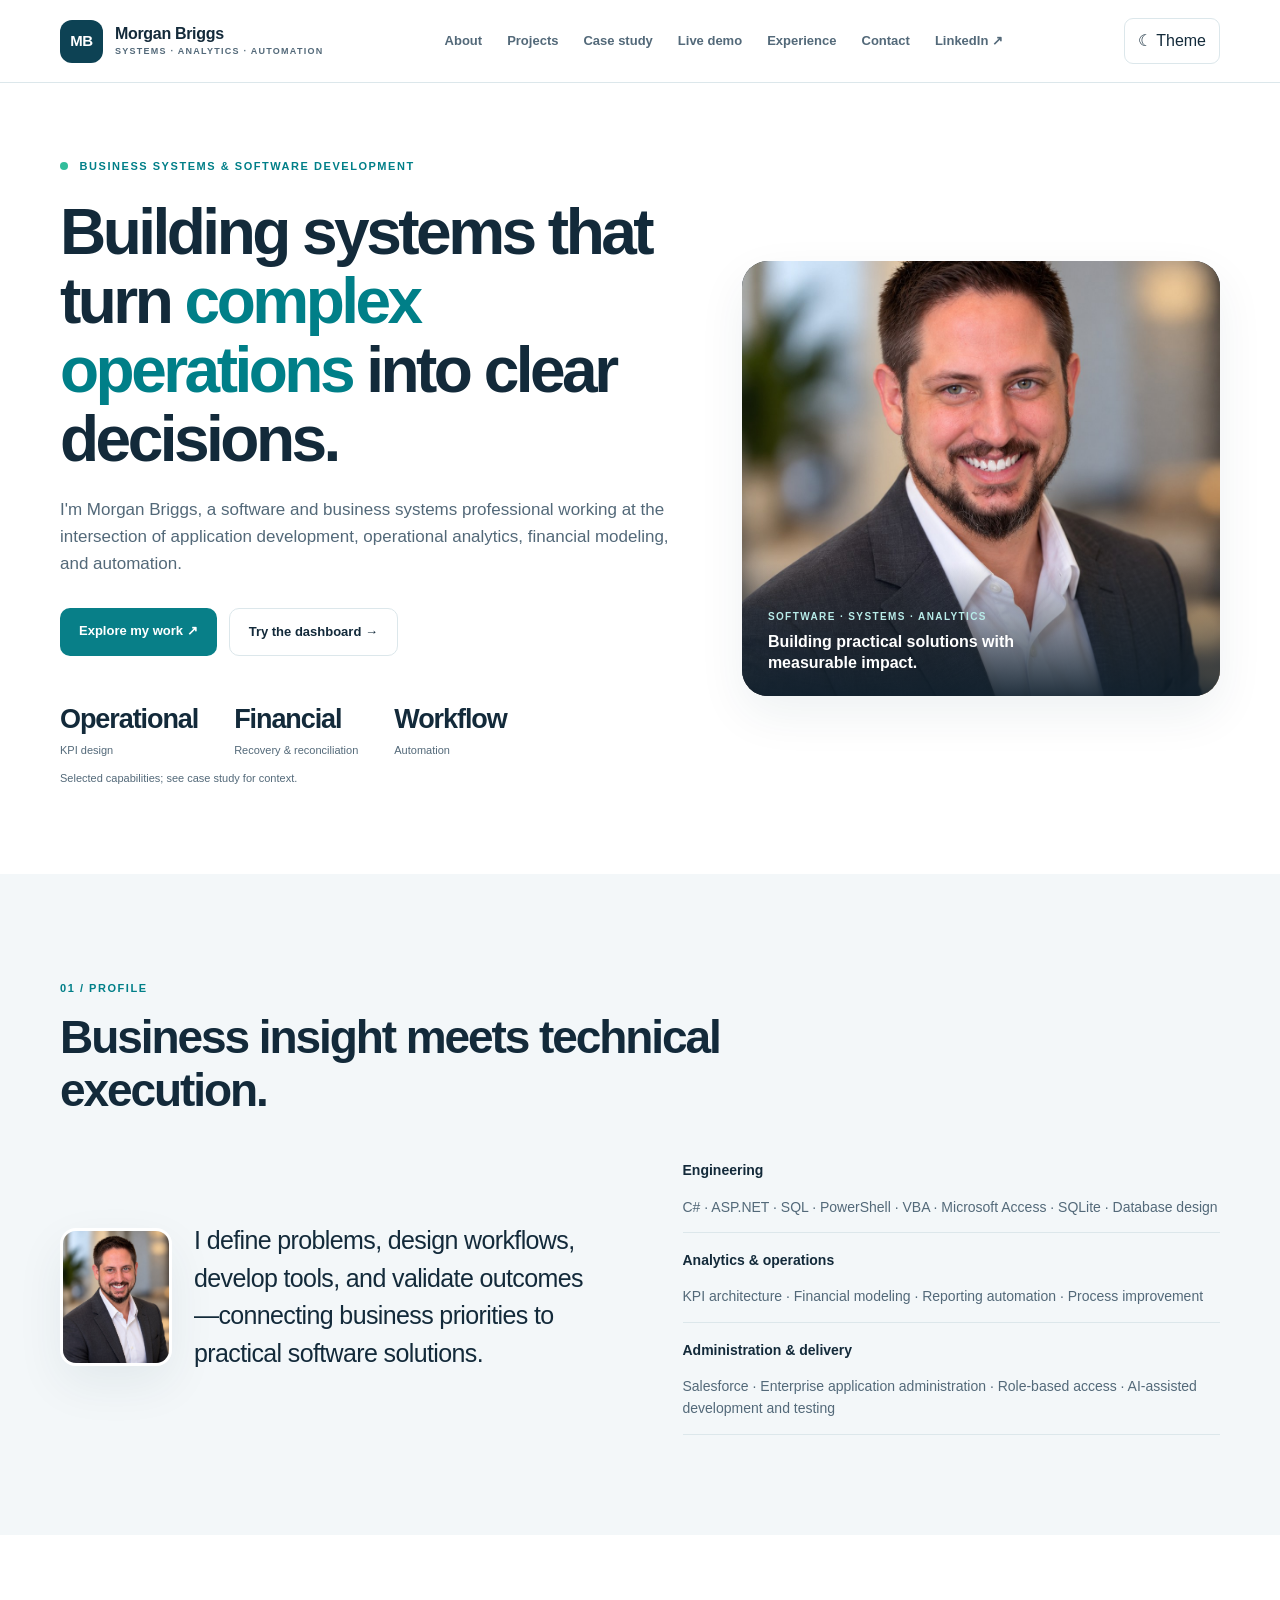
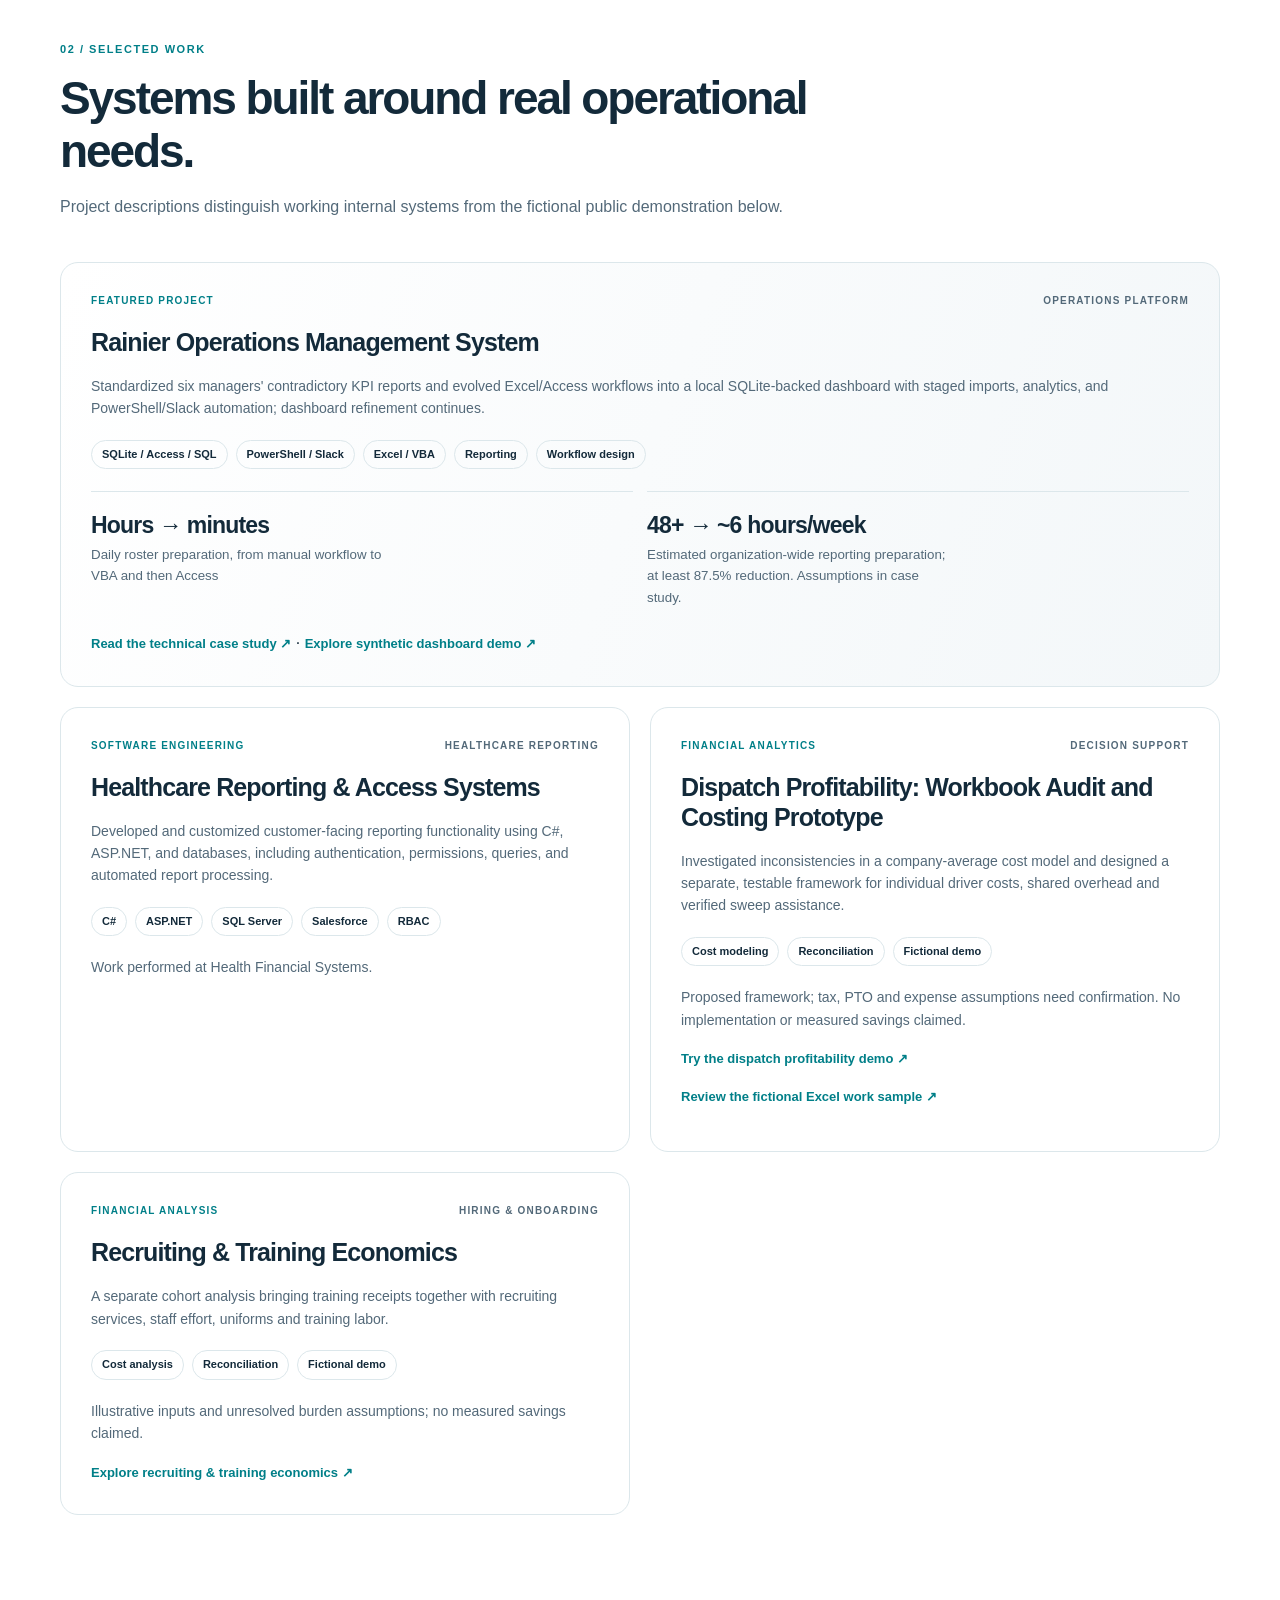
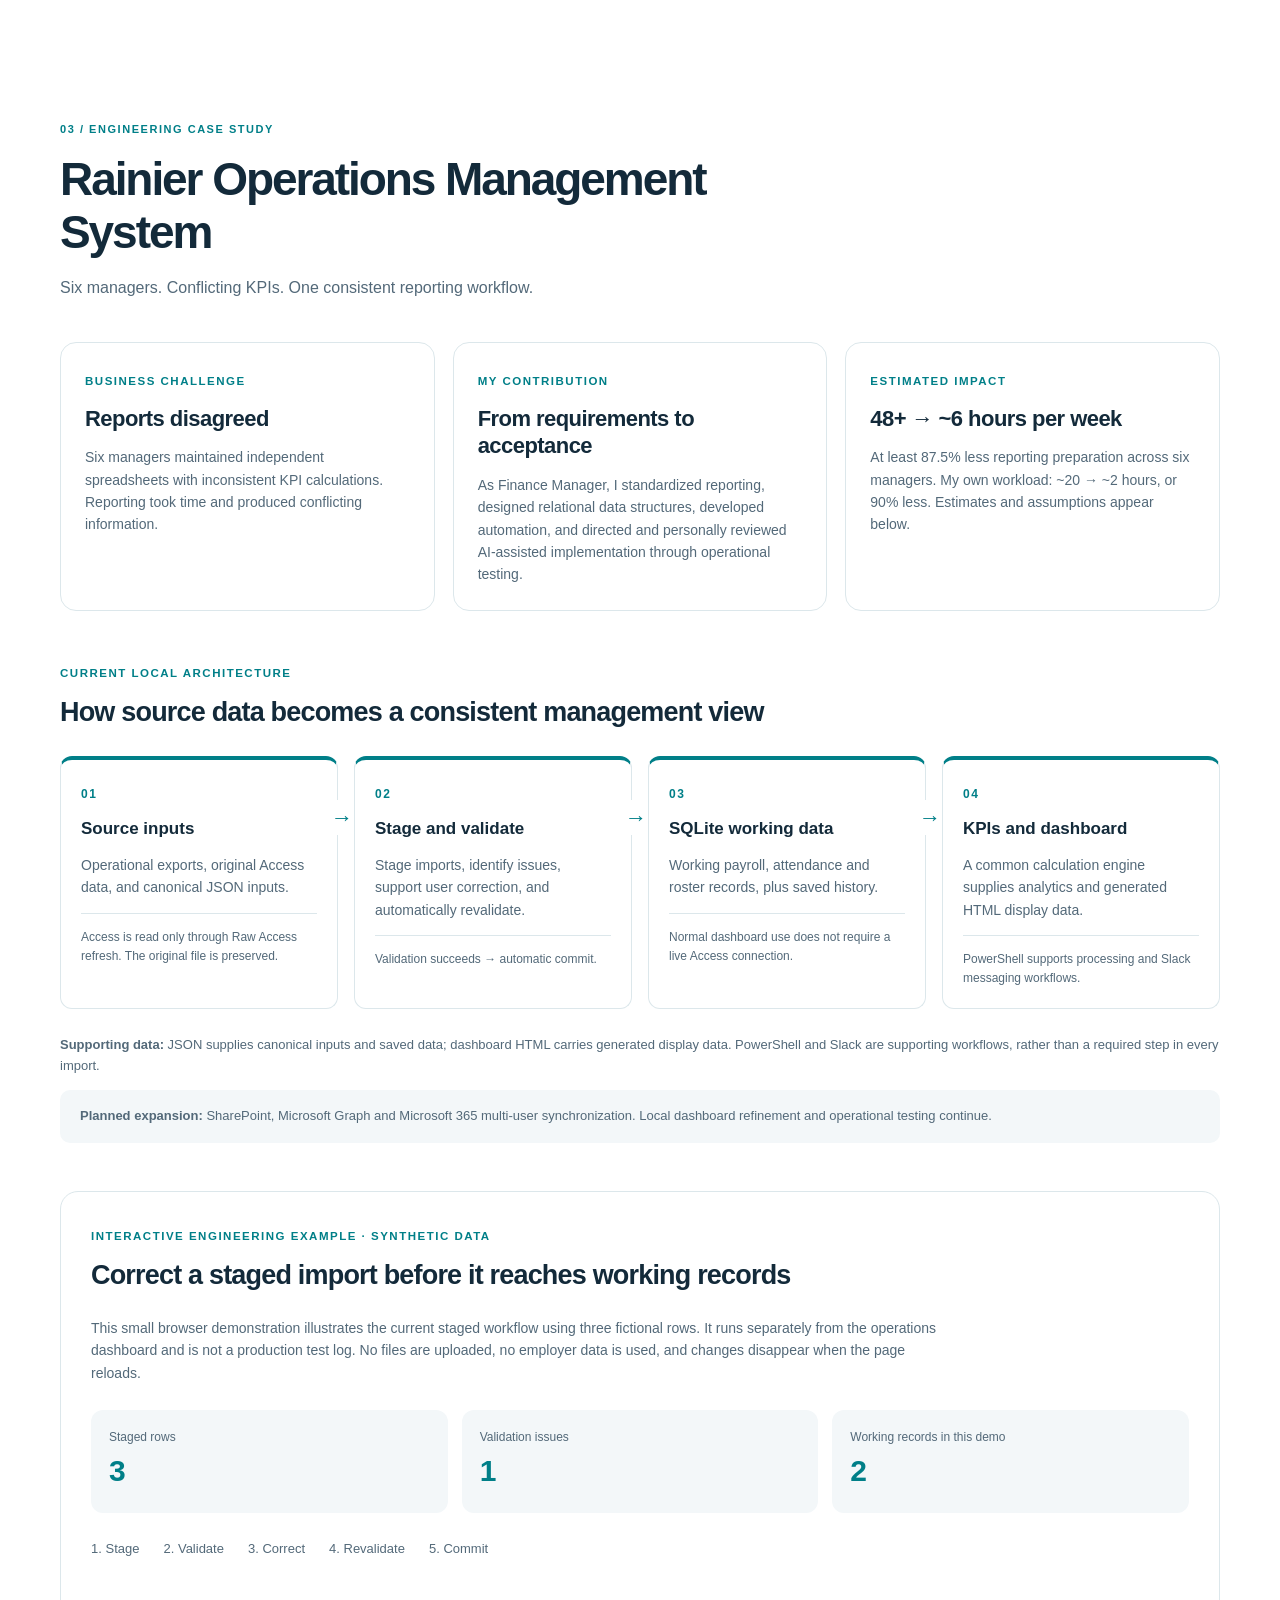
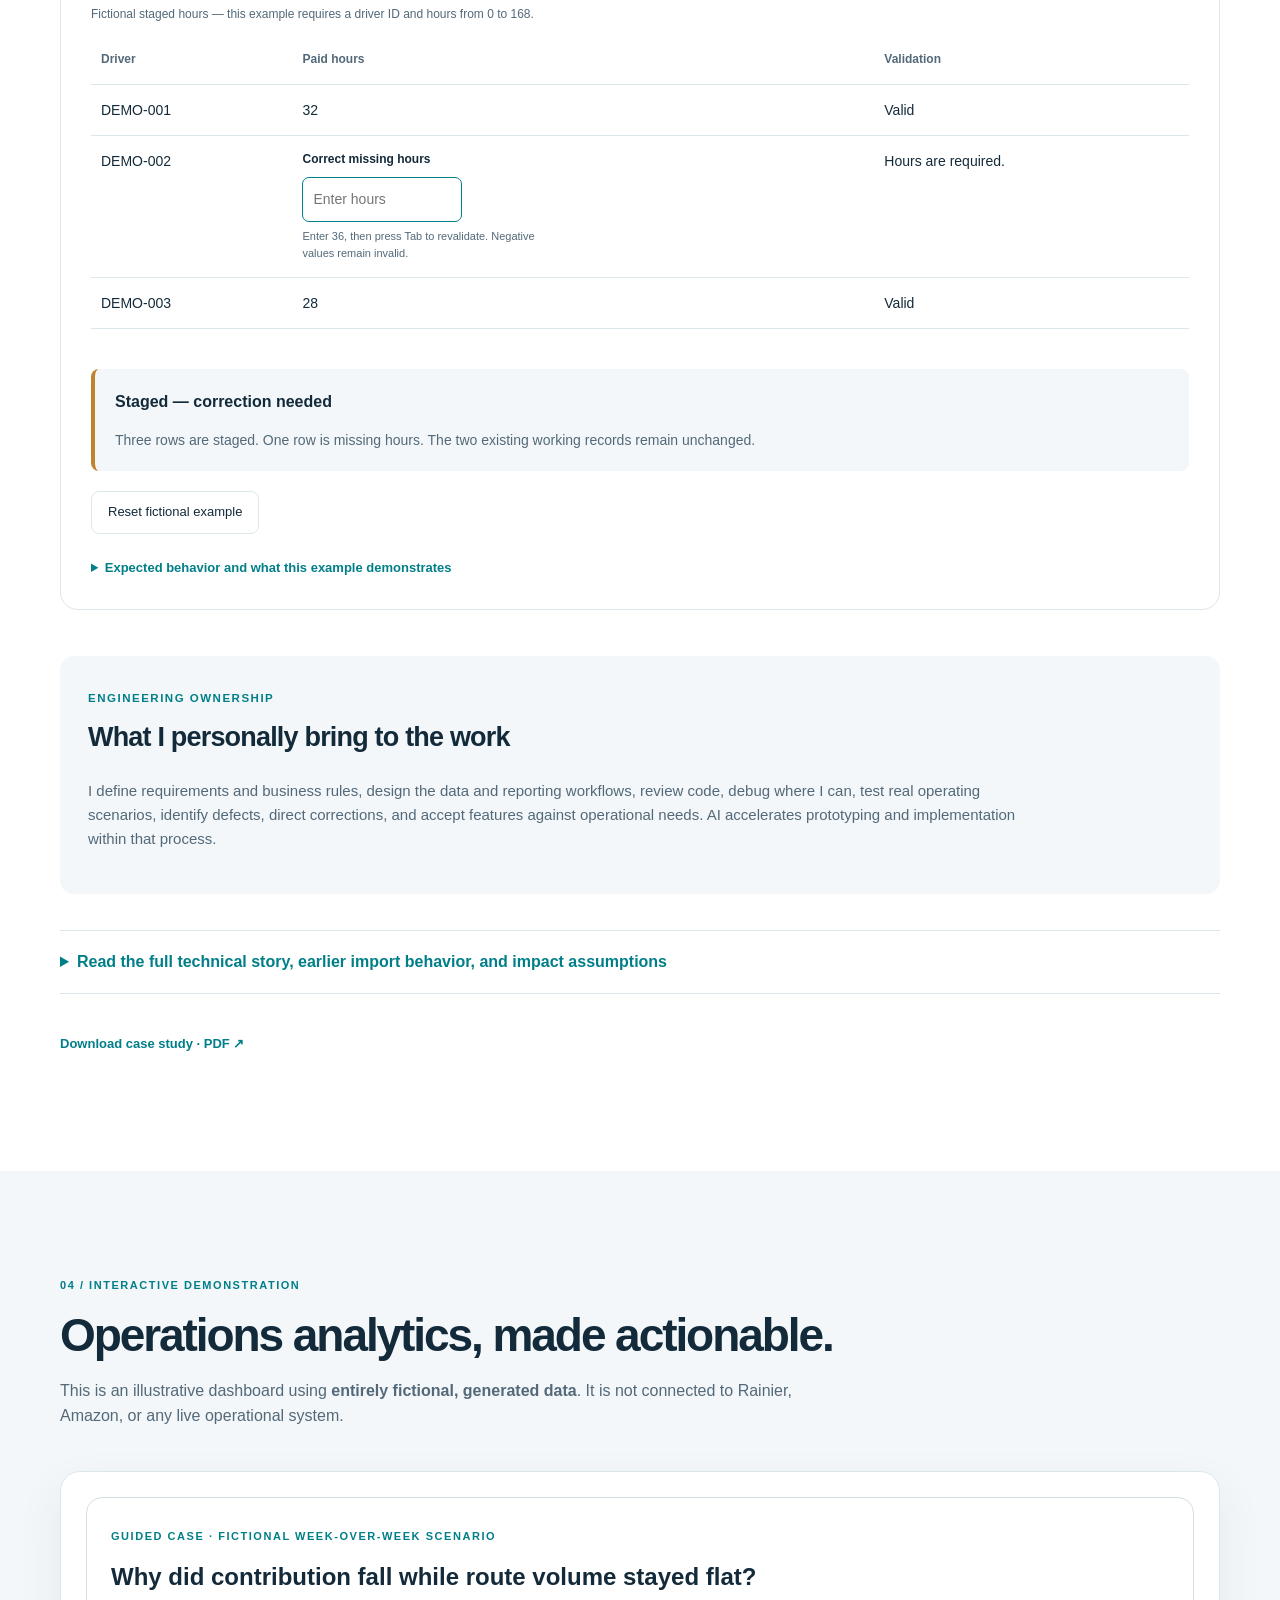
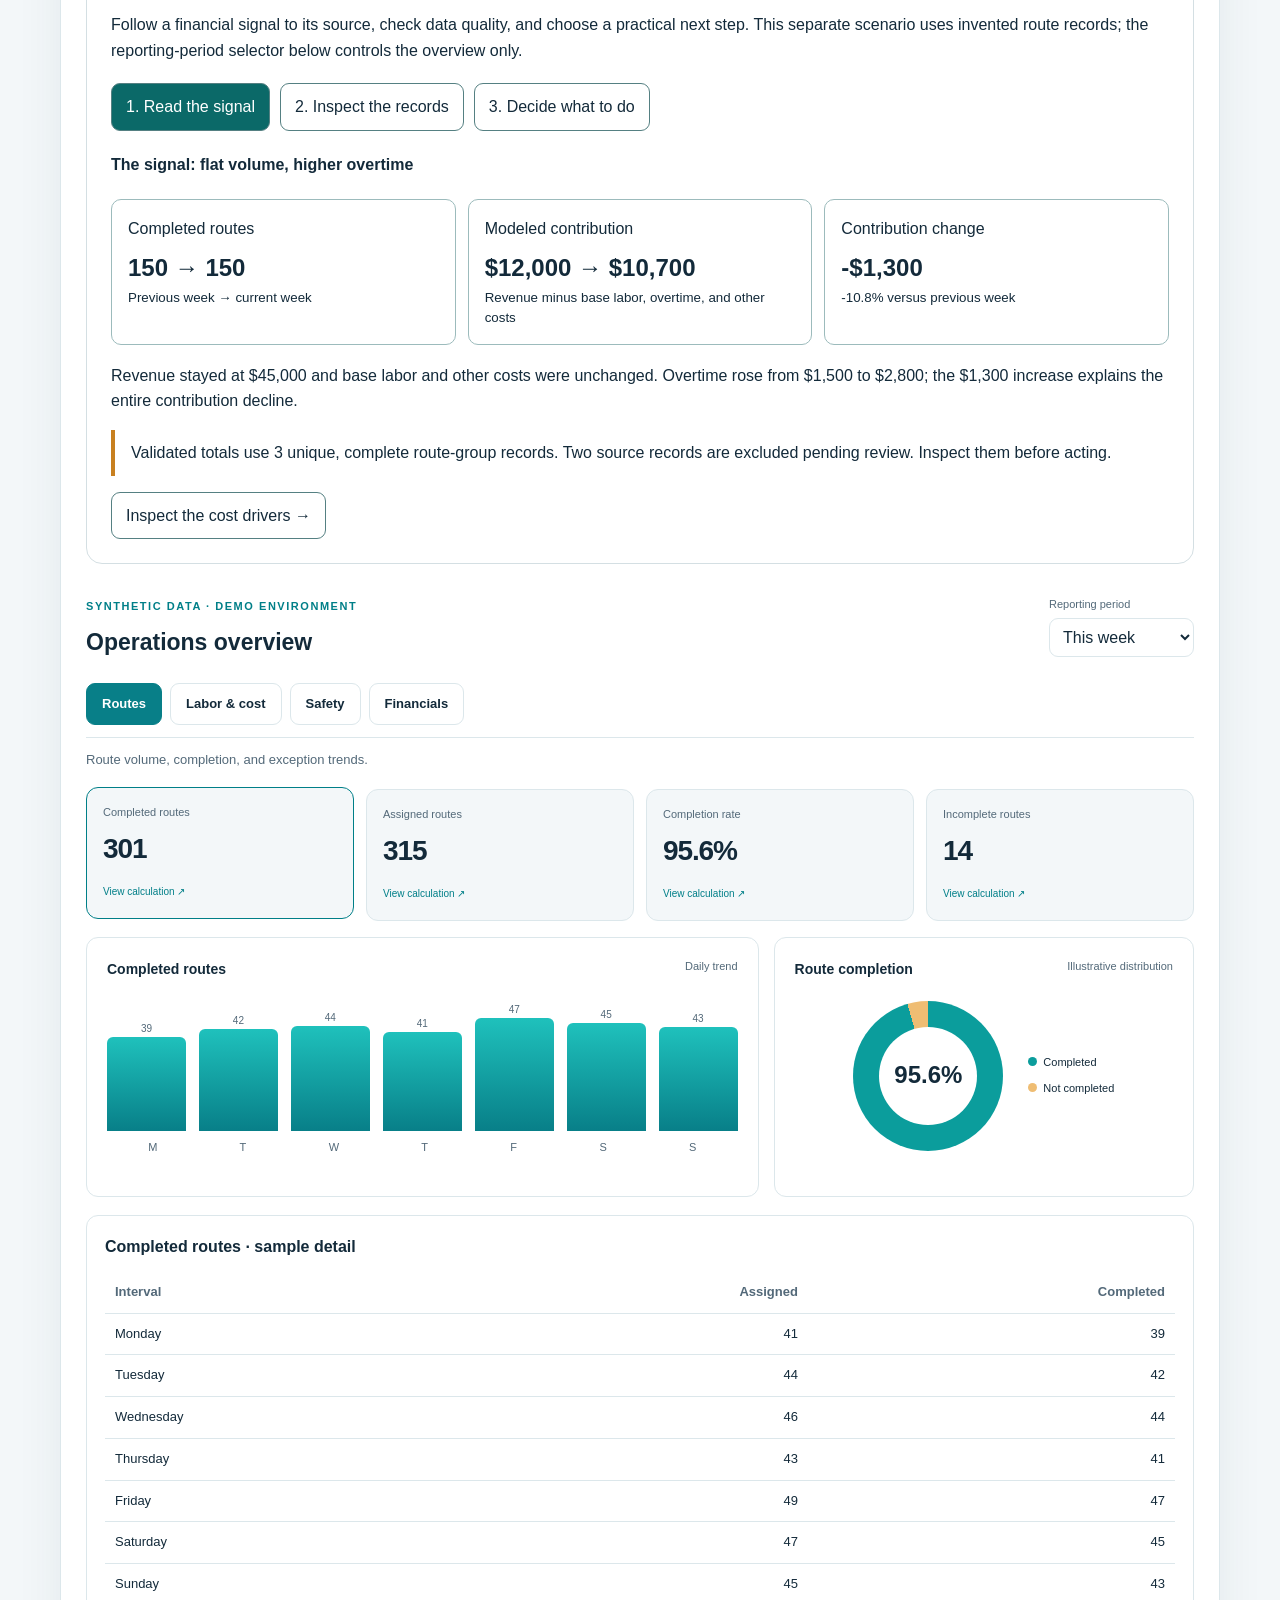
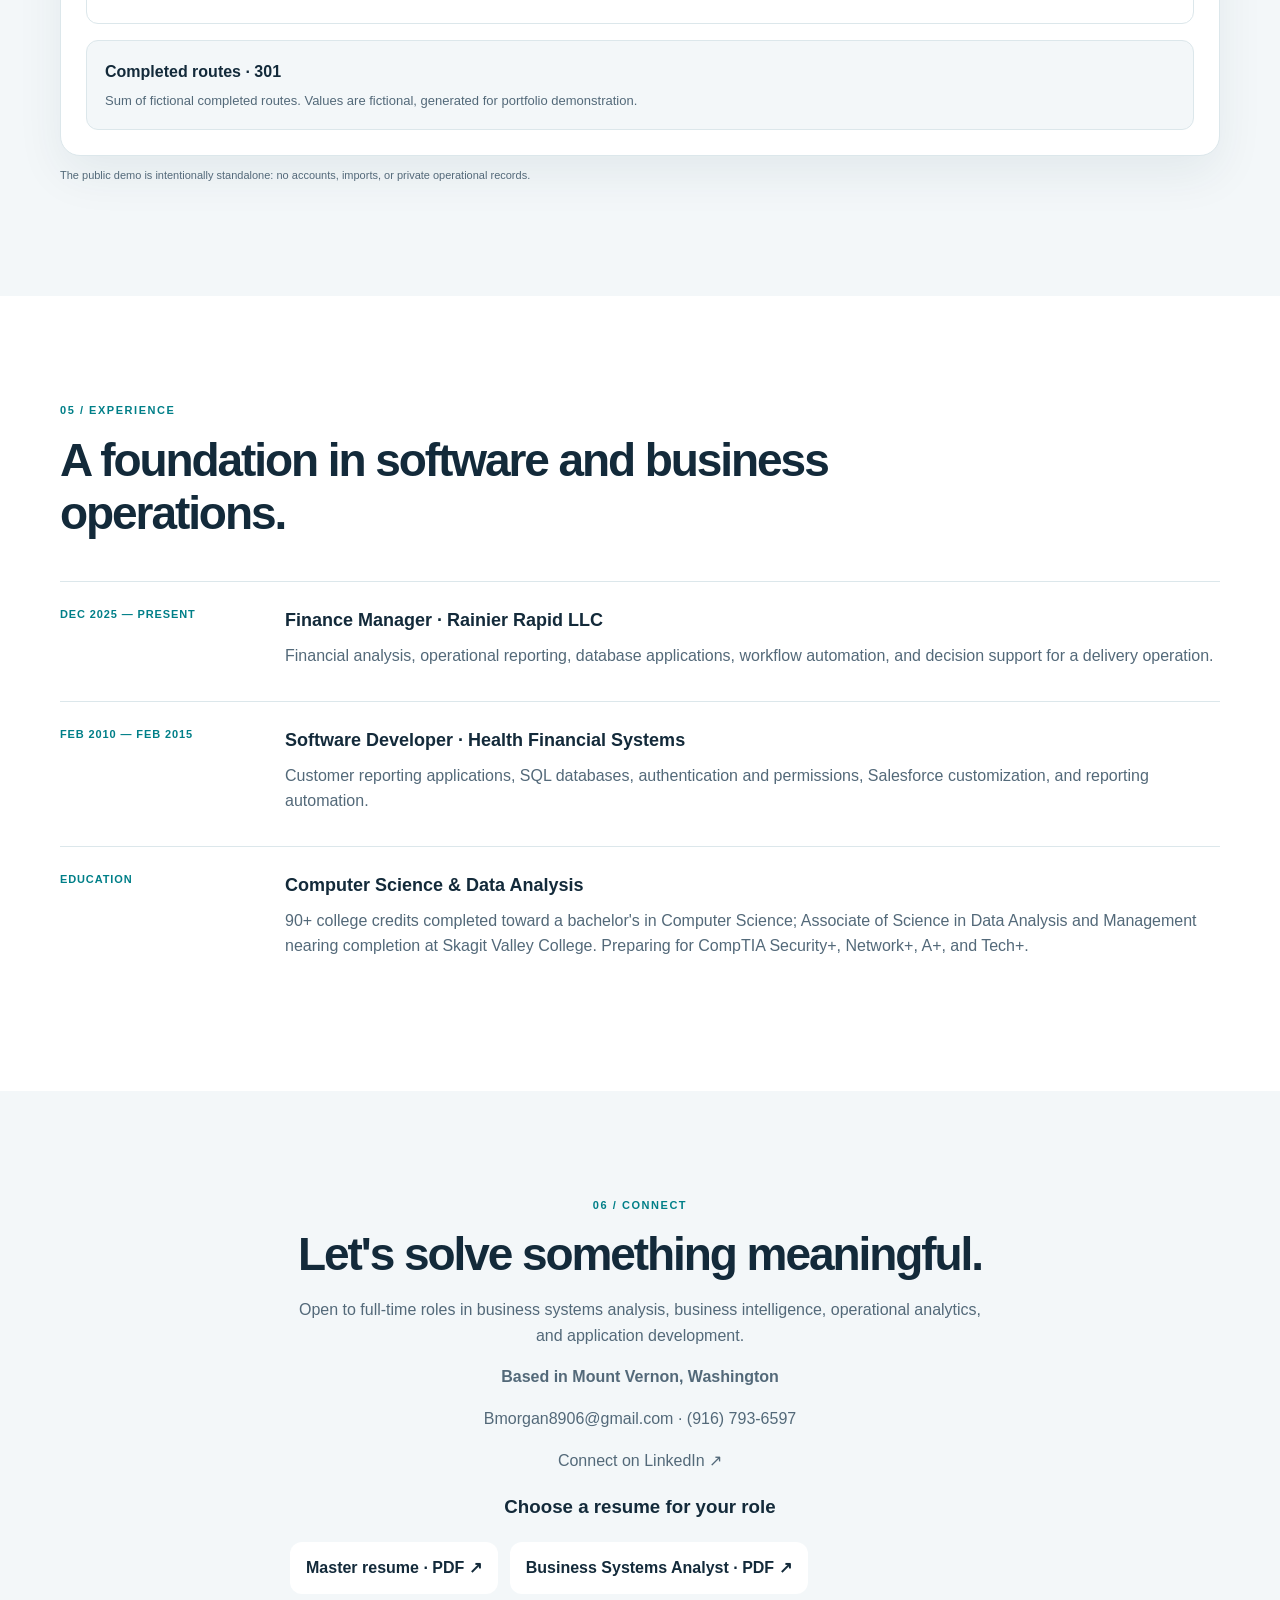
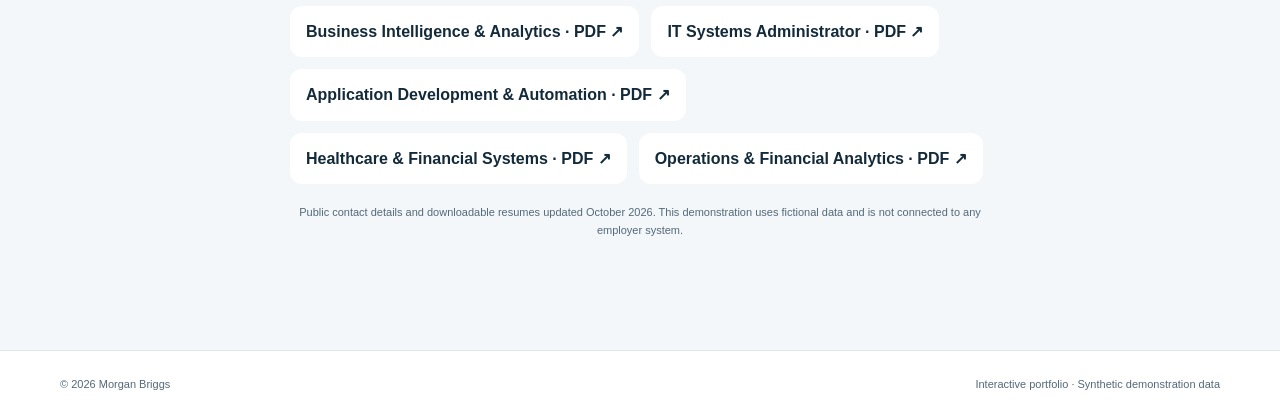
==== index.html @ 55d336d8 "Strengthen Rainier case study with architecture and synthetic import example" ====
<!doctype html>
<html lang="en"><head><meta charset="utf-8"><meta name="viewport" content="width=device-width,initial-scale=1"><meta name="description" content="Morgan Briggs — business systems, analytics, and application development portfolio."><title>Morgan Briggs | Business Systems & Analytics</title><link rel="stylesheet" href="styles.css"></head>
<body><a class="skip" href="#main">Skip to content</a><header class="topbar"><div class="shell nav"><a class="brand" href="#home"><span class="monogram">MB</span><span>Morgan Briggs<span class="brand-sub">SYSTEMS · ANALYTICS · AUTOMATION</span></span></a><nav aria-label="Main navigation"><a href="#about">About</a><a href="#projects">Projects</a><a href="#case-study">Case study</a><a href="#dashboard">Live demo</a><a href="#experience">Experience</a><a href="#contact">Contact</a><a href="https://www.linkedin.com/in/morgan-briggs-b43a10334" target="_blank" rel="noopener noreferrer">LinkedIn ↗</a></nav><button id="themeToggle" class="theme" aria-label="Switch color theme">☾ <span>Theme</span></button></div></header>
<main id="main"><section class="hero shell" id="home"><div class="hero-copy"><div class="eyebrow"><span class="pulse"></span> BUSINESS SYSTEMS & SOFTWARE DEVELOPMENT</div><h1>Building systems that turn <em>complex operations</em> into clear decisions.</h1><p class="lead">I'm Morgan Briggs, a software and business systems professional working at the intersection of application development, operational analytics, financial modeling, and automation.</p><div class="actions"><a class="btn primary" href="#projects">Explore my work <span>↗</span></a><a class="btn secondary" href="#dashboard">Try the dashboard →</a></div><div class="hero-stats"><div><strong>Operational</strong><span>KPI design</span></div><div><strong>Financial</strong><span>Recovery & reconciliation</span></div><div><strong>Workflow</strong><span>Automation</span></div></div><p class="fine">Selected capabilities; see case study for context.</p></div><div class="hero-portrait"><img src="images/morgan-briggs-headshot.jpg" alt="Professional portrait of Morgan Briggs in a charcoal blazer and white shirt" width="1071" height="1428" fetchpriority="high"><div class="portrait-caption"><span>SOFTWARE · SYSTEMS · ANALYTICS</span><strong>Building practical solutions with measurable impact.</strong></div></div></section>
<section class="section muted" id="about"><div class="shell"><div class="section-head"><span class="kicker">01 / PROFILE</span><h2>Business insight meets technical execution.</h2></div><div class="about-grid"><div class="about-intro"><img class="about-headshot" src="images/morgan-briggs-headshot.jpg" alt="Morgan Briggs professional headshot" width="1071" height="1428" loading="lazy"><p class="big-copy">I define problems, design workflows, develop tools, and validate outcomes—connecting business priorities to practical software solutions.</p></div><div class="skill-groups"><div><h3>Engineering</h3><p>C# · ASP.NET · SQL · PowerShell · VBA · Microsoft Access · SQLite · Database design</p></div><div><h3>Analytics & operations</h3><p>KPI architecture · Financial modeling · Reporting automation · Process improvement</p></div><div><h3>Administration & delivery</h3><p>Salesforce · Enterprise application administration · Role-based access · AI-assisted development and testing</p></div></div></div></div></section>
<section class="section" id="projects"><div class="shell"><div class="section-head"><span class="kicker">02 / SELECTED WORK</span><h2>Systems built around real operational needs.</h2><p>Project descriptions distinguish working internal systems from the fictional public demonstration below.</p></div><div class="project-grid"><article class="project feature"><div class="project-meta">FEATURED PROJECT <span>OPERATIONS PLATFORM</span></div><h3>Rainier Operations Management System</h3><p>Standardized six managers' contradictory KPI reports and evolved Excel/Access workflows into a local SQLite-backed dashboard with staged imports, analytics, and PowerShell/Slack automation; dashboard refinement continues.</p><div class="tags"><span>SQLite / Access / SQL</span><span>PowerShell / Slack</span><span>Excel / VBA</span><span>Reporting</span><span>Workflow design</span></div><div class="impact"><div><b>Hours → minutes</b><small>Daily roster preparation, from manual workflow to VBA and then Access</small></div><div><b>48+ → ~6 hours/week</b><small>Estimated organization-wide reporting preparation; at least 87.5% reduction. Assumptions in case study.</small></div></div><a class="text-link" href="#case-study">Read the technical case study ↗</a> · <a class="text-link" href="#dashboard">Explore synthetic dashboard demo ↗</a></article><article class="project"><div class="project-meta">SOFTWARE ENGINEERING <span>HEALTHCARE REPORTING</span></div><h3>Healthcare Reporting & Access Systems</h3><p>Developed and customized customer-facing reporting functionality using C#, ASP.NET, and databases, including authentication, permissions, queries, and automated report processing.</p><div class="tags"><span>C#</span><span>ASP.NET</span><span>SQL Server</span><span>Salesforce</span><span>RBAC</span></div><p class="project-note">Work performed at Health Financial Systems.</p></article><article class="project"><div class="project-meta">FINANCIAL ANALYTICS <span>DECISION SUPPORT</span></div><h3>Dispatch Profitability: Workbook Audit and Costing Prototype</h3><p>Investigated inconsistencies in a company-average cost model and designed a separate, testable framework for individual driver costs, shared overhead and verified sweep assistance.</p><div class="tags"><span>Cost modeling</span><span>Reconciliation</span><span>Fictional demo</span></div><p class="project-note">Proposed framework; tax, PTO and expense assumptions need confirmation. No implementation or measured savings claimed.</p><a class="text-link" href="dispatch-profitability.html">Try the dispatch profitability demo ↗</a><p><a class="text-link" href="dispatch-profitability.html#workbook-sample">Review the fictional Excel work sample ↗</a></p></article><article class="project"><div class="project-meta">FINANCIAL ANALYSIS <span>HIRING &amp; ONBOARDING</span></div><h3>Recruiting &amp; Training Economics</h3><p>A separate cohort analysis bringing training receipts together with recruiting services, staff effort, uniforms and training labor.</p><div class="tags"><span>Cost analysis</span><span>Reconciliation</span><span>Fictional demo</span></div><p class="project-note">Illustrative inputs and unresolved burden assumptions; no measured savings claimed.</p><a class="text-link" href="recruiting-training.html">Explore recruiting &amp; training economics ↗</a></article></div></div></section>
<section class="section case-study" id="case-study"><div class="shell"><div class="section-head"><span class="kicker">03 / ENGINEERING CASE STUDY</span><h2>Rainier Operations Management System</h2><p>Six managers. Conflicting KPIs. One consistent reporting workflow.</p></div>
<div class="case-summary" aria-label="Project at a glance">
 <article><span class="case-label">BUSINESS CHALLENGE</span><h3>Reports disagreed</h3><p>Six managers maintained independent spreadsheets with inconsistent KPI calculations. Reporting took time and produced conflicting information.</p></article>
 <article><span class="case-label">MY CONTRIBUTION</span><h3>From requirements to acceptance</h3><p>As Finance Manager, I standardized reporting, designed relational data structures, developed automation, and directed and personally reviewed AI-assisted implementation through operational testing.</p></article>
 <article><span class="case-label">ESTIMATED IMPACT</span><h3>48+ → ~6 hours per week</h3><p>At least 87.5% less reporting preparation across six managers. My own workload: ~20 → ~2 hours, or 90% less. Estimates and assumptions appear below.</p></article>
</div>
<div class="architecture-story" aria-labelledby="architecture-title">
 <span class="case-label">CURRENT LOCAL ARCHITECTURE</span><h3 id="architecture-title">How source data becomes a consistent management view</h3>
 <ol class="architecture-flow">
  <li><span class="flow-number">01</span><h4>Source inputs</h4><p>Operational exports, original Access data, and canonical JSON inputs.</p><small>Access is read only through Raw Access refresh. The original file is preserved.</small></li>
  <li><span class="flow-number">02</span><h4>Stage and validate</h4><p>Stage imports, identify issues, support user correction, and automatically revalidate.</p><small>Validation succeeds → automatic commit.</small></li>
  <li><span class="flow-number">03</span><h4>SQLite working data</h4><p>Working payroll, attendance and roster records, plus saved history.</p><small>Normal dashboard use does not require a live Access connection.</small></li>
  <li><span class="flow-number">04</span><h4>KPIs and dashboard</h4><p>A common calculation engine supplies analytics and generated HTML display data.</p><small>PowerShell supports processing and Slack messaging workflows.</small></li>
 </ol>
 <p class="architecture-caption"><strong>Supporting data:</strong> JSON supplies canonical inputs and saved data; dashboard HTML carries generated display data. PowerShell and Slack are supporting workflows, rather than a required step in every import.</p>
 <p class="roadmap-note"><strong>Planned expansion:</strong> SharePoint, Microsoft Graph and Microsoft 365 multi-user synchronization. Local dashboard refinement and operational testing continue.</p>
</div>
<section class="import-example" aria-labelledby="import-example-title">
 <span class="case-label">INTERACTIVE ENGINEERING EXAMPLE · SYNTHETIC DATA</span><h3 id="import-example-title">Correct a staged import before it reaches working records</h3>
 <p>This small browser demonstration illustrates the current staged workflow using three fictional rows. It runs separately from the operations dashboard and is not a production test log. No files are uploaded, no employer data is used, and changes disappear when the page reloads.</p>
 <div class="import-status-grid"><div><span>Staged rows</span><strong id="import-staged">3</strong></div><div><span>Validation issues</span><strong id="import-issues">1</strong></div><div><span>Working records in this demo</span><strong id="import-working">2</strong></div></div>
 <ol class="import-progress" aria-label="Import workflow"><li>Stage</li><li>Validate</li><li>Correct</li><li>Revalidate</li><li>Commit</li></ol>
 <div class="import-table-scroll"><table><caption>Fictional staged hours — this example requires a driver ID and hours from 0 to 168.</caption><thead><tr><th scope="col">Driver</th><th scope="col">Paid hours</th><th scope="col">Validation</th></tr></thead><tbody>
  <tr><td>DEMO-001</td><td>32</td><td>Valid</td></tr><tr><td>DEMO-002</td><td><label for="import-hours">Correct missing hours</label><input id="import-hours" type="number" min="0" max="168" step="0.25" inputmode="decimal" aria-describedby="import-input-help import-row-error" aria-invalid="true" placeholder="Enter hours"><small id="import-input-help">Enter 36, then press Tab to revalidate. Negative values remain invalid.</small></td><td id="import-row-error">Hours are required.</td></tr>
  <tr><td>DEMO-003</td><td>28</td><td>Valid</td></tr>
 </tbody></table></div>
 <div class="import-result" role="status" aria-live="polite" aria-atomic="true"><strong id="import-result-title">Staged — correction needed</strong><p id="import-result-text">Three rows are staged. One row is missing hours. The two existing working records remain unchanged.</p></div>
 <button type="button" id="import-reset">Reset fictional example</button>
 <details class="example-evidence"><summary>Expected behavior and what this example demonstrates</summary><ul><li><strong>Missing or invalid hours:</strong> display an issue and leave working records unchanged.</li><li><strong>Valid correction:</strong> automatically revalidate, then commit the three staged rows to this demonstration’s in-memory working records.</li><li><strong>Repeat interaction:</strong> editing is disabled after commit; reset starts a new fictional import.</li></ul><p>The displayed counts reflect this browser example only. These sample rules are deliberately small and do not document the full production validation rules.</p></details>
 <noscript><p>JavaScript is required for the example. The intended sequence is staging, validation, user correction, automatic revalidation, then commit.</p></noscript>
</section>
<div class="ownership-panel"><span class="case-label">ENGINEERING OWNERSHIP</span><h3>What I personally bring to the work</h3><p>I define requirements and business rules, design the data and reporting workflows, review code, debug where I can, test real operating scenarios, identify defects, direct corrections, and accept features against operational needs. AI accelerates prototyping and implementation within that process.</p></div>
<details class="technical-detail"><summary>Read the full technical story, earlier import behavior, and impact assumptions</summary><div class="case-layout"><article class="case-block"><h3>Business challenge</h3><p>Six managers maintained independent spreadsheets and reports, using inconsistent KPI definitions and calculations. The resulting reports contradicted one another, consumed recurring preparation time, and made it difficult for ownership, operations, HR, and dispatch to work from a consistent view.</p></article><article class="case-block"><h3>Excel standardization</h3><p>I consolidated reporting in Excel, standardized KPI definitions and calculations, and used formulas, VBA, and imports to connect financial statements, revenue, expenses, labor ratios, driver metrics, fleet costs, and period comparisons. This established a common reporting foundation before the newer dashboard.</p></article><article class="case-block"><h3>Access relational foundation</h3><p>I designed the Access relational schema, table relationships, keys, indexes, and SQL queries supporting employee and driver records, route data, rosters, vehicle assignments, and operational reporting. Rebuilding the earlier Excel VBA roster workflow in Access addressed recurring workbook overwrite and repair problems. Initial roster preparation fell from 60-90 minutes to under three minutes; dispatchers still verify and adjust assignments when final route information arrives.</p></article><article class="case-block"><h3>Current dashboard architecture</h3><p>SQLite is the primary working database for records and saved history, including payroll, attendance, and roster-related data. Access remains an original, read-only source supported through the Raw Access database refresh import, which preserves the original file and stages its data. JSON supplies canonical inputs and supporting saved data; generated dashboard HTML also carries display data. Normal dashboard use works from SQLite and saved/generated data without requiring a live Access connection.</p></article><article class="case-block"><h3>Automation and analytics</h3><p>PowerShell automation supports data-processing workflows and Slack messaging. A standardized KPI engine applies common definitions and calculations to dashboard analytics and management reports. Operational and financial views connect workforce and route information with cost analysis, trends, and management decisions. A fully burdened driver-cost model and rolling 13-week cash flow forecast complement this reporting work.</p></article><article class="case-block"><h3>Two distinct import generations</h3><p>Earlier Access imports used fail-fast behavior: an error stopped processing, records already imported could remain, and a corrected file could be retried with prior partial records replaced. That retry-and-replace workflow belongs to the older Access implementation. Current dashboard imports first stage data, validate it, present issues for user correction, automatically revalidate corrected data, and commit after validation succeeds. The dashboard automatically commits at that point. This staged workflow is distinct from the older partial-record recovery process.</p></article><article class="case-block"><h3>Engineering ownership and AI-assisted development</h3><p>I own requirements, business rules, workflow design, operational testing, and acceptance. I use AI to accelerate prototyping, framework development, and implementation. I personally review code, debug where I can, test features against real operating scenarios, identify problems, direct corrections, and repeat validation until the feature meets the operational requirement. AI assistance is part of development; responsibility for the requirements and accepted behavior remains mine.</p></article><article class="case-block"><h3>Reporting impact: estimates and assumptions</h3><p>Estimated organization-wide reporting preparation across six managers fell from at least 48 hours to about 6 hours per week: (48 - 6) / 48 = 87.5%, or at least an 87.5% reduction using 48 as the conservative baseline. My own workload fell from about 20 to about 2 hours weekly: (20 - 2) / 20 = 90%. These are approximate before-and-after workload estimates for comparable recurring reporting preparation, not formal time-study measurements. They assume similar reporting scope and cadence. Personal time is included in the organization-wide total and must not be added again. Savings reflect the combined standardization and automation effort, rather than the dashboard alone; they do not establish payroll savings or eliminated positions.</p></article><article class="case-block"><h3>Implemented work and planned expansion</h3><p>The local working architecture includes SQLite, supported read-only Access refresh, supporting JSON/HTML data, staged dashboard imports, standardized KPI calculations, dashboard analytics, and PowerShell/Slack automation. Dashboard refinement and operational testing continue. SharePoint, Microsoft Graph, and Microsoft 365 multi-user synchronization are planned expansion work. They are not presented as completed synchronization or an implemented cloud deployment.</p></article><article class="case-block"><h3>Portfolio presentation</h3><p>Dashboard screenshots will be added after the dashboard is final, using independently generated synthetic data. The existing public interactive demonstration remains a separate fictional illustration, with no employer records or live operational connection.</p></article></div></details><p><a class="text-link" href="Rainier_Operations_Management_System_Case_Study.pdf" download>Download case study · PDF ↗</a></p></div></section>
<section class="section muted" id="dashboard"><div class="shell"><div class="section-head"><span class="kicker">04 / INTERACTIVE DEMONSTRATION</span><h2>Operations analytics, made actionable.</h2><p>This is an illustrative dashboard using <strong>entirely fictional, generated data</strong>. It is not connected to Rainier, Amazon, or any live operational system.</p></div><div class="demo"><section class="investigation" aria-labelledby="investigationTitle"><span class="demo-label">GUIDED CASE · FICTIONAL WEEK-OVER-WEEK SCENARIO</span><h3 id="investigationTitle">Why did contribution fall while route volume stayed flat?</h3><p>Follow a financial signal to its source, check data quality, and choose a practical next step. This separate scenario uses invented route records; the reporting-period selector below controls the overview only.</p><div class="investigation-steps" aria-label="Investigation steps"><button type="button" id="investigateSignal" aria-pressed="true">1. Read the signal</button><button type="button" id="investigateRecords" aria-pressed="false">2. Inspect the records</button><button type="button" id="investigateAction" aria-pressed="false">3. Decide what to do</button></div><div id="investigationPanel" aria-live="polite"></div><noscript>Enable JavaScript to explore the fictional investigation.</noscript></section><div class="demo-head"><div><span class="demo-label">SYNTHETIC DATA · DEMO ENVIRONMENT</span><h3>Operations overview</h3></div><div class="demo-controls"><label for="period">Reporting period</label><select id="period"><option value="week">This week</option><option value="prior">Previous week</option><option value="month">This month</option></select></div></div><div class="view-tabs" role="tablist" aria-label="Dashboard analytics views"><button type="button" class="view-tab" role="tab" data-view="routes" aria-selected="true">Routes</button><button type="button" class="view-tab" role="tab" data-view="labor" aria-selected="false">Labor & cost</button><button type="button" class="view-tab" role="tab" data-view="safety" aria-selected="false">Safety</button><button type="button" class="view-tab" role="tab" data-view="finance" aria-selected="false">Financials</button></div><p id="viewDescription" class="view-description"></p><div class="kpi-grid" id="kpis"></div><div class="charts"><div class="chart-panel"><div class="chart-title"><h4 id="trendTitle">Completed routes</h4><span id="trendSubtitle">Daily trend</span></div><div id="bars" class="bars" role="img" aria-label="Synthetic route completion chart"></div><div id="days" class="days"></div></div><div class="chart-panel"><div class="chart-title"><h4 id="mixTitle">Performance mix</h4><span id="mixSubtitle">Illustrative distribution</span></div><div class="donut-wrap"><div class="donut" id="donut"><span id="donutValue">96%</span></div><div class="legend"><span><i class="legend-dot success"></i><span id="mixGood">Completed</span></span><span><i class="legend-dot caution"></i><span id="mixBad">Exceptions</span></span></div></div></div></div><div class="detail-table-wrap"><h4 id="tableTitle">Synthetic detail records</h4><div id="detailTable"></div></div><div class="drill" id="drill" aria-live="polite"><strong>Select a KPI card to see the detail.</strong><p>Use the period selector to explore different fictional reporting snapshots.</p></div></div><p class="fine">The public demo is intentionally standalone: no accounts, imports, or private operational records.</p></div></section>
<section class="section" id="experience"><div class="shell"><div class="section-head"><span class="kicker">05 / EXPERIENCE</span><h2>A foundation in software and business operations.</h2></div><div class="timeline"><article><span>DEC 2025 — PRESENT</span><div><h3>Finance Manager · Rainier Rapid LLC</h3><p>Financial analysis, operational reporting, database applications, workflow automation, and decision support for a delivery operation.</p></div></article><article><span>FEB 2010 — FEB 2015</span><div><h3>Software Developer · Health Financial Systems</h3><p>Customer reporting applications, SQL databases, authentication and permissions, Salesforce customization, and reporting automation.</p></div></article><article><span>EDUCATION</span><div><h3>Computer Science & Data Analysis</h3><p>90+ college credits completed toward a bachelor's in Computer Science; Associate of Science in Data Analysis and Management nearing completion at Skagit Valley College. Preparing for CompTIA Security+, Network+, A+, and Tech+.</p></div></article></div></div></section>
<section class="contact section muted" id="contact"><div class="shell"><span class="kicker">06 / CONNECT</span><h2>Let's solve something meaningful.</h2><p>Open to full-time roles in business systems analysis, business intelligence, operational analytics, and application development.</p><p class="contact-location">Based in Mount Vernon, Washington</p><p><a href="mailto:Bmorgan8906@gmail.com">Bmorgan8906@gmail.com</a> · <a href="tel:+19167936597">(916) 793-6597</a></p><p><a href="https://www.linkedin.com/in/morgan-briggs-b43a10334" target="_blank" rel="noopener noreferrer">Connect on LinkedIn ↗</a></p><h3>Choose a resume for your role</h3><div class="resume-links"><a href="resumes/Morgan_Briggs_Master_Technical_Business_Systems_Resume.pdf" download>Master resume · PDF ↗</a><a href="resumes/Morgan_Briggs_01_Business_Systems_Analyst.pdf" download>Business Systems Analyst · PDF ↗</a><a href="resumes/Morgan_Briggs_02_Business_Intelligence_Analytics.pdf" download>Business Intelligence &amp; Analytics · PDF ↗</a><a href="resumes/Morgan_Briggs_03_IT_Systems_Administrator.pdf" download>IT Systems Administrator · PDF ↗</a><a href="resumes/Morgan_Briggs_04_Application_Developer_Automation.pdf" download>Application Development &amp; Automation · PDF ↗</a><a href="resumes/Morgan_Briggs_05_Healthcare_Financial_Systems.pdf" download>Healthcare &amp; Financial Systems · PDF ↗</a><a href="resumes/Morgan_Briggs_06_Operations_Financial_Analytics.pdf" download>Operations &amp; Financial Analytics · PDF ↗</a></div><p class="fine">Public contact details and downloadable resumes updated October 2026. This demonstration uses fictional data and is not connected to any employer system.</p></div></section></main><footer><div class="shell footer-inner"><span>© <span id="year"></span> Morgan Briggs</span><span>Interactive portfolio · Synthetic demonstration data</span></div></footer><script src="script.js"></script><script src="investigation.js"></script><script src="case-study.js"></script></body></html>
---- styles.css ----
:root{color-scheme:light;--bg:#fff;--muted:#f3f7f9;--card:#fff;--text:#132a3a;--sub:#536979;--navy:#102d40;--teal:#007f88;--border:#dce7eb;--shadow:0 18px 48px #0e334012}*{box-sizing:border-box}html{scroll-behavior:smooth}body{margin:0;background:var(--bg);color:var(--text);font-family:Inter,ui-sans-serif,-apple-system,BlinkMacSystemFont,"Segoe UI",sans-serif;line-height:1.6}body.dark{color-scheme:dark;--bg:#0b1723;--muted:#102332;--card:#142b3b;--text:#f2f8fa;--sub:#adc0c9;--navy:#e7f5fa;--teal:#49d2ce;--border:#2b4554;--shadow:0 18px 48px #0005}a{color:inherit;text-decoration:none}button,select{font:inherit}button{cursor:pointer}.shell{width:min(1160px,calc(100% - 48px));margin:auto}.skip{position:absolute;left:-999px}.skip:focus{left:15px;top:15px;background:var(--card);padding:12px;z-index:10}.topbar{position:sticky;top:0;z-index:9;background:var(--bg);border-bottom:1px solid var(--border)}.nav{min-height:82px;display:flex;align-items:center;justify-content:space-between;gap:22px}.brand{display:flex;align-items:center;gap:12px;font-weight:800;letter-spacing:-.02em;line-height:1.1}.monogram{display:grid;place-items:center;background:#0d4254;color:#fff;width:43px;height:43px;border-radius:12px;font-size:15px}.brand-sub{display:block;font-size:9px;letter-spacing:.14em;color:var(--sub);margin-top:5px;font-weight:650}.nav nav{display:flex;gap:25px;font-size:13px;font-weight:650;color:var(--sub)}.nav nav a:hover,.text-link:hover{color:var(--teal)}.theme{border:1px solid var(--border);border-radius:9px;background:var(--card);color:var(--text);padding:9px 13px}.hero{display:grid;grid-template-columns:1.15fr .85fr;align-items:center;min-height:650px;gap:35px;padding-top:75px;padding-bottom:75px}.eyebrow,.kicker,.smallcap,.demo-label{font-size:11px;letter-spacing:.14em;font-weight:800;color:var(--teal)}.pulse,.green-dot{display:inline-block;width:8px;height:8px;background:#32bd9b;border-radius:50%;margin-right:7px}.hero h1{font-size:clamp(39px,5vw,66px);letter-spacing:-.055em;line-height:1.08;margin:22px 0}.hero h1 em{color:var(--teal);font-style:normal}.lead{font-size:17px;max-width:620px;color:var(--sub)}.actions{display:flex;gap:12px;margin:30px 0 42px;flex-wrap:wrap}.btn{padding:13px 19px;border-radius:10px;font-weight:750;font-size:13px}.primary{background:#087f88;color:white}.secondary{border:1px solid var(--border);background:var(--card)}.hero-stats{display:flex;gap:36px;flex-wrap:wrap}.hero-stats div{display:flex;flex-direction:column}.hero-stats strong{font-size:27px;letter-spacing:-.04em}.hero-stats span,.fine{font-size:11px;color:var(--sub)}.hero-art{position:relative;height:435px;background:linear-gradient(145deg,#0e394e,#116c74);border-radius:26px;overflow:hidden;box-shadow:var(--shadow)}.art-grid{position:absolute;inset:0;background-image:linear-gradient(#ffffff12 1px,transparent 1px),linear-gradient(90deg,#ffffff12 1px,transparent 1px);background-size:36px 36px;transform:perspective(400px) rotateX(28deg) scale(1.4)}.orb{position:absolute;border-radius:50%;filter:blur(3px)}.orb1{width:220px;height:220px;right:-65px;top:-55px;background:#50c7bb50}.orb2{width:170px;height:170px;left:-50px;bottom:-40px;background:#b3e7e540}.float-card{position:absolute;background:#fff;color:#143447;border-radius:15px;box-shadow:0 15px 45px #001d3060;padding:23px}.c1{top:90px;left:35px;width:76%;transform:rotate(-3deg)}.c1 strong{display:block;font-size:19px;margin:7px 0 15px}.c2{bottom:67px;right:19px;display:flex;flex-wrap:wrap;gap:7px;align-items:center;width:64%;font-size:12px;transform:rotate(4deg)}.c2 b{width:100%;font-size:12px}.mini-bars{display:flex;gap:8px;align-items:end;height:65px}.mini-bars i{flex:1;background:#12a5a6;border-radius:4px 4px 0 0;height:60%}.mini-bars i:nth-child(2){height:80%}.mini-bars i:nth-child(3){height:45%}.mini-bars i:nth-child(4){height:95%}.mini-bars i:nth-child(5){height:70%}.mini-bars i:nth-child(6){height:100%}.mini-bars i:nth-child(7){height:88%}.section{padding:100px 0}.muted{background:var(--muted)}.section-head{margin-bottom:42px;max-width:780px}.section-head h2,.contact h2{font-size:clamp(30px,3.8vw,46px);line-height:1.15;letter-spacing:-.045em;margin:12px 0}.section-head p,.contact p{color:var(--sub)}.about-grid{display:grid;grid-template-columns:1fr 1fr;gap:85px}.big-copy{font-size:25px;line-height:1.5;letter-spacing:-.025em;margin:0}.skill-groups{display:grid;gap:16px}.skill-groups>div{border-bottom:1px solid var(--border)}.skill-groups h3{font-size:14px;margin:0}.skill-groups p{color:var(--sub);font-size:14px}.project-grid{display:grid;grid-template-columns:1fr 1fr;gap:20px}.project{border:1px solid var(--border);border-radius:18px;padding:30px;background:var(--card)}.feature{grid-column:1/-1;background:linear-gradient(110deg,var(--card),var(--muted))}.project-meta{display:flex;justify-content:space-between;color:var(--teal);font-size:10px;font-weight:800;letter-spacing:.12em;gap:12px}.project-meta span{color:var(--sub)}.project h3{font-size:25px;line-height:1.2;letter-spacing:-.035em;margin:18px 0}.project p{color:var(--sub);font-size:14px}.tags{display:flex;gap:8px;flex-wrap:wrap;margin:20px 0}.tags span{border:1px solid var(--border);padding:5px 10px;border-radius:20px;font-size:11px;font-weight:650}.impact{display:grid;grid-template-columns:1fr 1fr;gap:14px;margin:22px 0}.impact div{border-top:1px solid var(--border);padding-top:15px}.impact b{display:block;font-size:23px;letter-spacing:-.035em}.impact small{display:block;color:var(--sub);max-width:300px}.text-link{font-size:13px;font-weight:800;color:var(--teal)}.demo{border:1px solid var(--border);border-radius:20px;background:var(--card);padding:25px;box-shadow:var(--shadow)}.demo-head{display:flex;justify-content:space-between;align-items:center;gap:20px;margin-bottom:22px}.demo-head h3{margin:6px 0 0;font-size:23px}.demo-controls{display:flex;flex-direction:column;gap:4px}.demo-controls label{font-size:11px;color:var(--sub)}select{background:var(--bg);color:var(--text);border:1px solid var(--border);padding:9px;border-radius:9px}.kpi-grid{display:grid;grid-template-columns:repeat(4,1fr);gap:12px}.kpi{background:var(--muted);border:1px solid var(--border);border-radius:12px;padding:16px;text-align:left;color:var(--text);transition:transform .2s,border-color .2s}.kpi:hover,.kpi[aria-pressed=true]{border-color:var(--teal);transform:translateY(-2px)}.kpi span{font-size:11px;color:var(--sub);display:block}.kpi strong{font-size:28px;letter-spacing:-.04em;display:block;margin:5px 0}.kpi small{font-size:10px;color:var(--teal)}.charts{display:grid;grid-template-columns:1.6fr 1fr;gap:15px;margin-top:16px}.chart-panel{border:1px solid var(--border);border-radius:12px;padding:20px;min-height:260px}.chart-title{display:flex;justify-content:space-between;gap:10px}.chart-title h4{margin:0;font-size:14px}.chart-title span{font-size:11px;color:var(--sub)}.bars{height:150px;display:flex;align-items:end;gap:13px;padding-top:22px}.bar{flex:1;background:linear-gradient(180deg,#1fc1bc,#087f88);border-radius:6px 6px 0 0;min-height:5px;position:relative}.bar:hover{filter:brightness(1.2)}.bar span{position:absolute;bottom:100%;left:50%;transform:translateX(-50%);font-size:10px;color:var(--sub)}.days{display:flex;justify-content:space-around;font-size:11px;color:var(--sub);margin-top:8px}.donut-wrap{display:flex;align-items:center;justify-content:center;gap:25px;height:190px}.donut{height:150px;width:150px;border-radius:50%;display:grid;place-items:center;position:relative;flex-shrink:0}.donut:before{content:"";position:absolute;inset:26px;background:var(--card);border-radius:50%}.donut span{z-index:1;font-weight:850;font-size:24px}.legend{display:grid;gap:8px;font-size:11px}.legend-dot{display:inline-block;width:9px;height:9px;border-radius:50%;margin-right:6px}.success{background:#0b9d9c}.caution{background:#efbd73}.drill{margin-top:16px;border:1px solid var(--border);border-radius:12px;padding:18px;background:var(--muted)}.drill p{color:var(--sub);font-size:13px;margin:6px 0 0}.timeline article{display:grid;grid-template-columns:200px 1fr;gap:25px;padding:24px 0;border-top:1px solid var(--border)}.timeline article>span{font-size:11px;letter-spacing:.08em;color:var(--teal);font-weight:800}.timeline h3{margin:0;font-size:18px}.timeline p{color:var(--sub);margin:8px 0}.contact{text-align:center}.contact .shell{max-width:700px}.contact-location{font-weight:750}footer{border-top:1px solid var(--border)}.footer-inner{display:flex;justify-content:space-between;gap:20px;padding:25px 0;font-size:11px;color:var(--sub)}@media(max-width:900px){.nav nav{gap:12px}.hero{grid-template-columns:1fr}.hero-art{height:290px}.c1{top:40px}.c2{bottom:20px}.about-grid{gap:30px}.kpi-grid{grid-template-columns:repeat(2,1fr)}.charts{grid-template-columns:1fr}}@media(max-width:650px){.shell{width:min(100% - 30px,1160px)}.nav{min-height:70px;flex-wrap:wrap;padding:12px 0}.nav nav{order:3;width:100%;overflow-x:auto;gap:20px;white-space:nowrap;padding-bottom:3px}.nav nav a{font-size:12px}.brand{font-size:13px}.brand-sub{font-size:8px}.theme span{display:none}.hero{padding-top:50px;padding-bottom:55px}.hero h1{font-size:41px}.hero-art{height:250px}.hero-stats{gap:20px}.hero-stats strong{font-size:22px}.section{padding:65px 0}.about-grid,.project-grid,.impact{grid-template-columns:1fr}.feature{grid-column:auto}.big-copy{font-size:21px}.project{padding:22px}.demo{padding:15px}.demo-head{align-items:start}.demo-head h3{font-size:18px}.kpi strong{font-size:24px}.donut-wrap{gap:15px}.donut{width:120px;height:120px}.donut:before{inset:23px}.timeline article{grid-template-columns:1fr;gap:5px}.footer-inner{flex-direction:column;gap:5px}}

/* Portfolio v2: case study and resume resources */
.case-layout{display:grid;grid-template-columns:repeat(2,minmax(0,1fr));gap:22px;margin:28px 0}.case-block{border:1px solid var(--line);border-radius:18px;padding:26px;background:var(--card)}.case-label{font-size:.72rem;font-weight:800;letter-spacing:.13em;color:var(--teal)}.case-block h3{margin:12px 0}.case-block p,.case-note p{line-height:1.7}.case-subtitle{margin-top:35px}.architecture{display:flex;align-items:stretch;gap:9px;margin:20px 0 30px}.architecture>div{flex:1;border:1px solid var(--line);border-radius:14px;padding:17px;background:var(--card)}.architecture>div strong,.architecture>div small{display:block}.architecture>div small{margin-top:10px;line-height:1.5;opacity:.75}.architecture>span{align-self:center;color:var(--teal);font-size:24px}.case-note{border-left:4px solid var(--teal);padding:18px 22px;background:var(--card);border-radius:0 12px 12px 0}.resume-links{display:flex;flex-wrap:wrap;gap:12px;margin:20px 0}.resume-links a{display:inline-block;padding:13px 16px;border:1px solid var(--line);border-radius:12px;background:var(--card);font-weight:700;text-decoration:none}.resume-links a:hover{border-color:var(--teal)}@media(max-width:760px){.case-layout{grid-template-columns:1fr}.architecture{flex-direction:column}.architecture>span{transform:rotate(90deg)}}

/* Version 6 analytics navigation and accessible detail table */
.view-tabs{display:flex;gap:8px;flex-wrap:wrap;margin:0 0 12px;border-bottom:1px solid var(--border);padding-bottom:12px}.view-tab{border:1px solid var(--border);border-radius:9px;padding:10px 15px;background:var(--bg);color:var(--text);font-weight:700;font-size:13px}.view-tab[aria-selected=true]{background:#087f88;color:#fff;border-color:#087f88}.view-tab:focus-visible,.kpi:focus-visible{outline:3px solid var(--teal);outline-offset:2px}.view-description{color:var(--sub);font-size:13px;margin:0 0 18px}.detail-table-wrap{margin-top:18px;border:1px solid var(--border);border-radius:12px;padding:18px;overflow-x:auto}.detail-table-wrap h4{margin:0 0 12px}.demo-table{border-collapse:collapse;width:100%;font-size:13px;text-align:left}.demo-table th,.demo-table td{padding:10px;border-bottom:1px solid var(--border)}.demo-table th{color:var(--sub);font-weight:700}.demo-table td:not(:first-child),.demo-table th:not(:first-child){text-align:right;font-variant-numeric:tabular-nums}.demo-table tr:last-child td{border-bottom:0}.view-tab:hover{border-color:var(--teal)}@media(max-width:650px){.view-tab{flex:1 1 40%;padding:10px 6px}.detail-table-wrap{padding:12px}.demo-table{font-size:12px}}

/* Portfolio headshot, responsive in both themes */
.hero-portrait{position:relative;min-height:435px;overflow:hidden;border-radius:26px;background:#24323d;box-shadow:var(--shadow)}
.hero-portrait>img{display:block;width:100%;height:435px;object-fit:cover;object-position:center 29%}
.portrait-caption{position:absolute;bottom:0;left:0;right:0;padding:46px 26px 22px;color:#fff;background:linear-gradient(transparent,#10202de8);display:grid;gap:6px}
.portrait-caption span{font-size:10px;letter-spacing:.14em;font-weight:800;color:#b8ece9}
.portrait-caption strong{font-size:16px;line-height:1.35;max-width:290px}
.about-intro{display:flex;align-items:center;gap:22px}
.about-headshot{display:block;width:112px;height:138px;object-fit:cover;object-position:center 24%;border-radius:16px;border:3px solid var(--card);box-shadow:var(--shadow);flex-shrink:0}
@media(max-width:900px){.hero-portrait{min-height:360px}.hero-portrait>img{height:360px;object-position:center 30%}}
@media(max-width:650px){.hero-portrait{min-height:330px}.hero-portrait>img{height:330px;object-position:center 26%}.about-intro{align-items:flex-start;gap:16px}.about-headshot{width:84px;height:108px}.portrait-caption{padding:40px 20px 18px}}

.investigation{padding:24px;margin-bottom:28px;border:1px solid var(--line,#d4dfe3);border-radius:16px;background:var(--card,#fff)}
.investigation h3{font-size:24px;margin:10px 0}.investigation p{line-height:1.6}.investigation-steps{display:flex;flex-wrap:wrap;gap:10px;margin:20px 0}.investigation button{font:inherit;cursor:pointer;border:1px solid #558082;border-radius:9px;padding:10px 14px;background:var(--card,#fff);color:inherit}.investigation button[aria-pressed=true]{background:#0b6968;color:#fff}.investigation button:focus-visible{outline:3px solid #c88020;outline-offset:3px}.investigation-summary{display:grid;grid-template-columns:repeat(3,minmax(0,1fr));gap:12px;margin:18px 0}.investigation-summary article{padding:16px;background:var(--bg,#eef5f5);border:1px solid #9cbbbc;border-radius:10px}.investigation-summary strong{display:block;font-size:24px;margin-top:8px}.investigation-scroll{overflow-x:auto}.investigation table{width:100%;border-collapse:collapse;min-width:600px;margin:15px 0}.investigation th,.investigation td{text-align:left;padding:10px;border-bottom:1px solid #9cbbbc}.investigation-note{border-left:4px solid #c88020;padding:10px 16px;background:var(--bg,#eef5f5)}.investigation small{display:block;line-height:1.5}@media(max-width:650px){.investigation{padding:16px}.investigation-summary{grid-template-columns:1fr}.investigation h3{font-size:21px}}

.portfolio-gallery{display:grid;grid-template-columns:repeat(3,minmax(0,1fr));gap:20px;margin-top:24px}.portfolio-gallery figure{margin:0;min-width:0}.portfolio-gallery img{width:100%;height:170px;object-fit:contain;display:block;background:#fff;border:1px solid #d9e3ec;border-radius:10px}.portfolio-gallery a:focus{outline:3px solid #4285ef}.portfolio-gallery figcaption{padding:12px 0;font-size:14px;line-height:1.6}@media(max-width:800px){.portfolio-gallery{grid-template-columns:1fr}.portfolio-gallery img{height:auto}}

/* Rainier engineering story */
#case-study{scroll-margin-top:100px}.case-summary{display:grid;grid-template-columns:repeat(3,minmax(0,1fr));gap:18px;margin-bottom:48px}.case-summary article{padding:24px;border:1px solid var(--border);border-radius:16px;background:var(--card)}.case-summary h3{font-size:22px;line-height:1.25;letter-spacing:-.025em;margin:12px 0}.case-summary p{font-size:14px;color:var(--sub);margin-bottom:0}.architecture-story{margin:48px 0}.architecture-story>h3,.import-example>h3,.ownership-panel h3{font-size:27px;line-height:1.25;letter-spacing:-.03em;margin:12px 0 24px}.architecture-flow{display:grid;grid-template-columns:repeat(4,minmax(0,1fr));gap:16px;list-style:none;padding:0;margin:26px 0}.architecture-flow li{position:relative;border:1px solid var(--border);border-top:4px solid var(--teal);border-radius:12px;padding:20px;background:var(--card)}.architecture-flow li:not(:last-child)::after{content:'→';position:absolute;right:-16px;top:40px;color:var(--teal);font-size:22px;z-index:1;background:var(--bg)}.flow-number{font-size:12px;letter-spacing:.13em;color:var(--teal);font-weight:800}.architecture-flow h4{font-size:17px;line-height:1.3;margin:12px 0}.architecture-flow p{font-size:14px;color:var(--sub)}.architecture-flow small{font-size:12px;display:block;border-top:1px solid var(--border);padding-top:14px;color:var(--sub)}.architecture-caption,.roadmap-note{font-size:13px;color:var(--sub)}.roadmap-note{padding:16px 20px;background:var(--muted);border-radius:10px}.import-example{padding:30px;border:1px solid var(--border);border-radius:18px;margin:46px 0;background:var(--card)}.import-example>p{color:var(--sub);max-width:850px;font-size:14px}.import-status-grid{display:grid;grid-template-columns:repeat(3,minmax(0,1fr));gap:14px;margin:26px 0}.import-status-grid>div{padding:18px;border-radius:12px;background:var(--muted)}.import-status-grid span{font-size:12px;color:var(--sub);display:block}.import-status-grid strong{font-size:30px;color:var(--teal)}.import-progress{display:flex;flex-wrap:wrap;gap:12px 24px;padding:0;list-style-position:inside;color:var(--sub);font-size:13px}.import-table-scroll{overflow-x:auto}.import-example table{width:100%;border-collapse:collapse;font-size:14px;margin:20px 0;min-width:480px}.import-example caption{text-align:left;font-size:12px;color:var(--sub);padding:12px 0}.import-example th,.import-example td{text-align:left;vertical-align:top;padding:14px 10px;border-bottom:1px solid var(--border)}.import-example th{color:var(--sub);font-size:12px}.import-example label{display:block;font-size:12px;font-weight:700;margin-bottom:8px}.import-example input{width:160px;max-width:100%;background:var(--bg);color:var(--text);border:1px solid var(--teal);border-radius:7px;padding:10px;font:inherit}.import-example input:disabled{opacity:.8}.import-example td small{display:block;font-size:11px;color:var(--sub);margin-top:6px;max-width:240px}.import-result{padding:20px;border-left:4px solid #bf852c;background:var(--muted);border-radius:8px;margin:20px 0}.import-result p{font-size:14px;margin-bottom:0;color:var(--sub)}.import-result.is-complete{border-left-color:var(--teal)}.import-example button{font:inherit;font-size:13px;padding:10px 16px;border:1px solid var(--border);background:var(--card);color:var(--text);border-radius:8px}.import-example button:hover{border-color:var(--teal)}.import-example :focus-visible,.technical-detail summary:focus-visible{outline:3px solid var(--teal);outline-offset:4px}.example-evidence{font-size:13px;color:var(--sub);margin-top:24px}.example-evidence summary,.technical-detail>summary{cursor:pointer;font-weight:750;color:var(--teal)}.example-evidence li{margin:10px 0}.ownership-panel{padding:28px;background:var(--muted);border-radius:14px;margin:36px 0}.ownership-panel p{font-size:15px;color:var(--sub);max-width:930px}.technical-detail{margin:36px 0}.technical-detail>summary{padding:18px 0;border-top:1px solid var(--border);border-bottom:1px solid var(--border)}.technical-detail .case-layout{margin-top:28px}@media(max-width:900px){.architecture-flow{grid-template-columns:repeat(2,minmax(0,1fr))}.architecture-flow li:nth-child(2)::after{display:none}.case-summary{grid-template-columns:1fr}.case-summary article{padding:22px}.import-example{padding:24px}}@media(max-width:560px){.architecture-flow{grid-template-columns:1fr;gap:24px}.architecture-flow li:not(:last-child)::after{content:'↓';right:24px;top:auto;bottom:-26px;background:var(--bg)}.architecture-flow li:nth-child(2)::after{display:block}.import-status-grid{grid-template-columns:1fr;gap:8px}.import-status-grid>div{display:flex;justify-content:space-between;align-items:center;padding:12px 16px}.import-example{padding:18px}.architecture-story>h3,.import-example>h3,.ownership-panel h3{font-size:23px}.ownership-panel{padding:20px}}

@media(max-width:560px){.import-example table{min-width:0;table-layout:fixed}.import-example th:first-child{width:25%}.import-example th:nth-child(2){width:43%}.import-example td:first-child{white-space:nowrap}.import-example th,.import-example td{padding:12px 4px;font-size:12px}.import-example input{width:100%}.import-example td small{font-size:11px}}
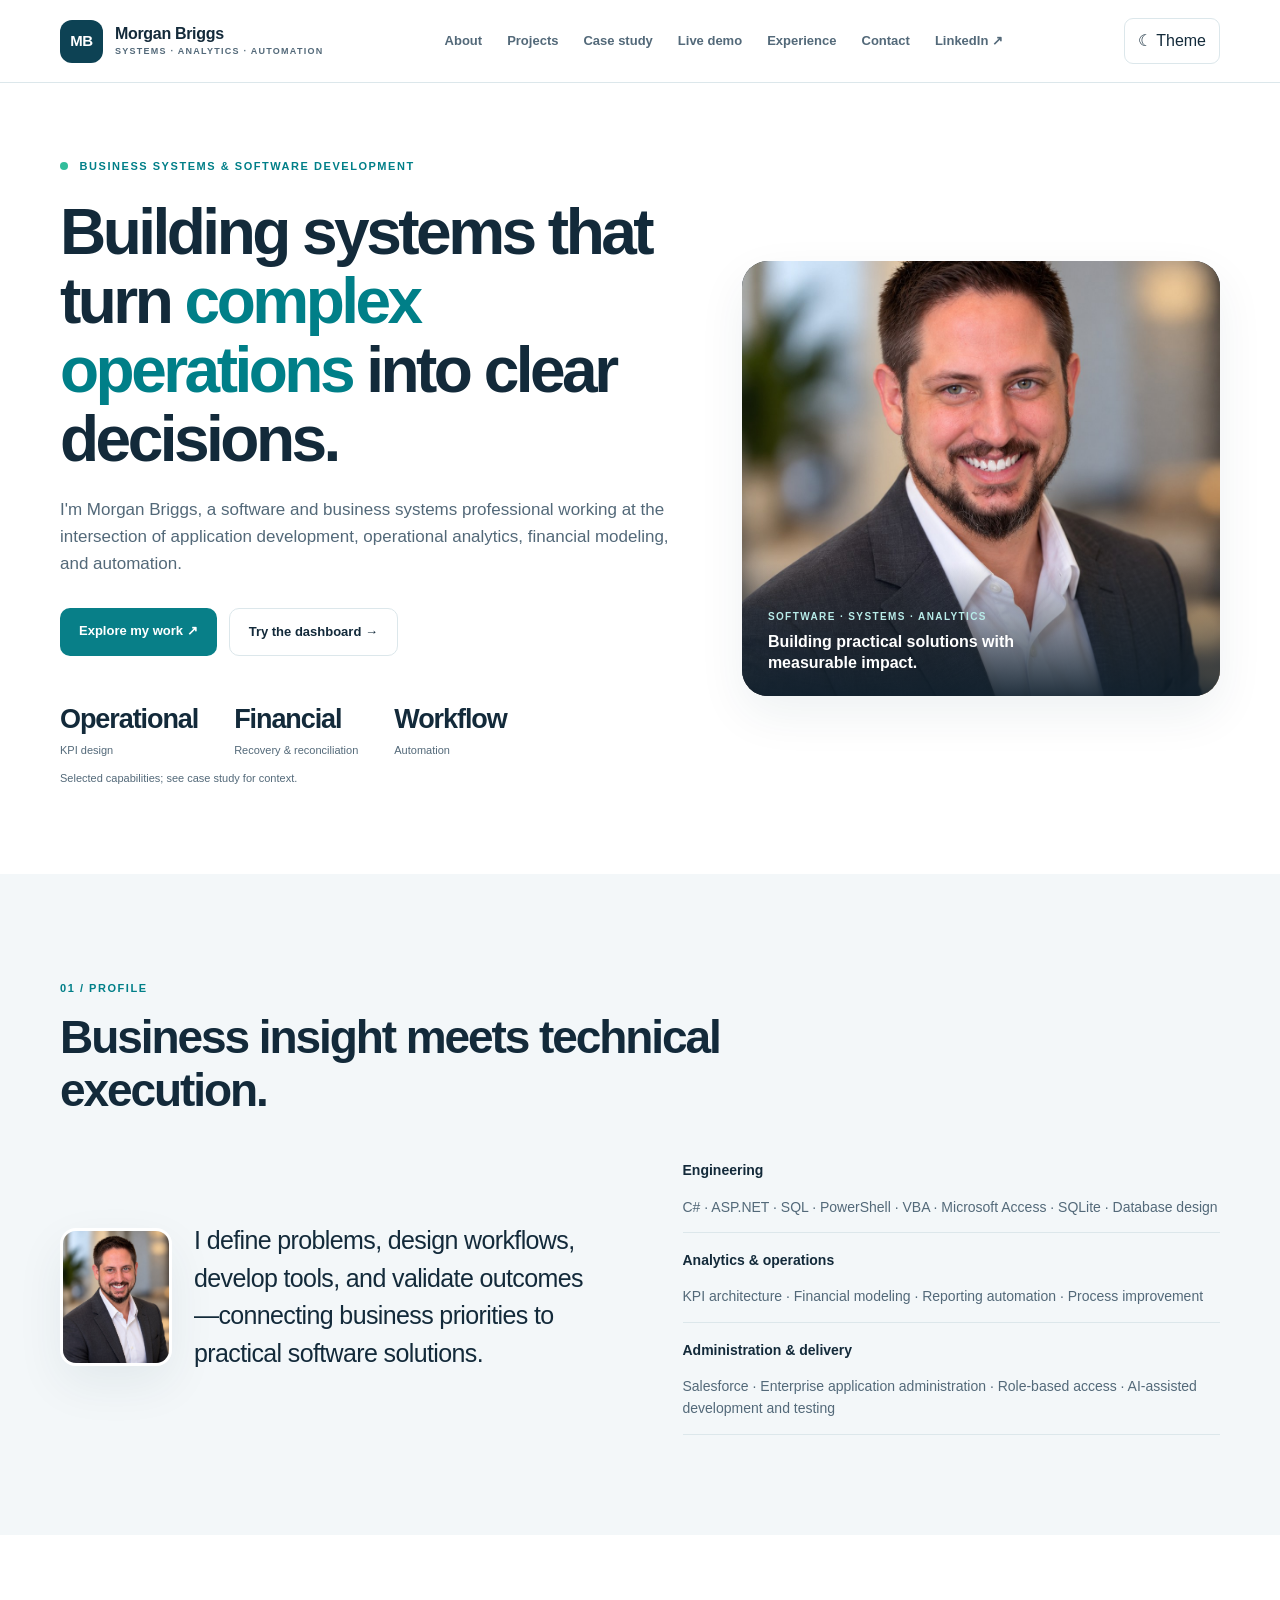
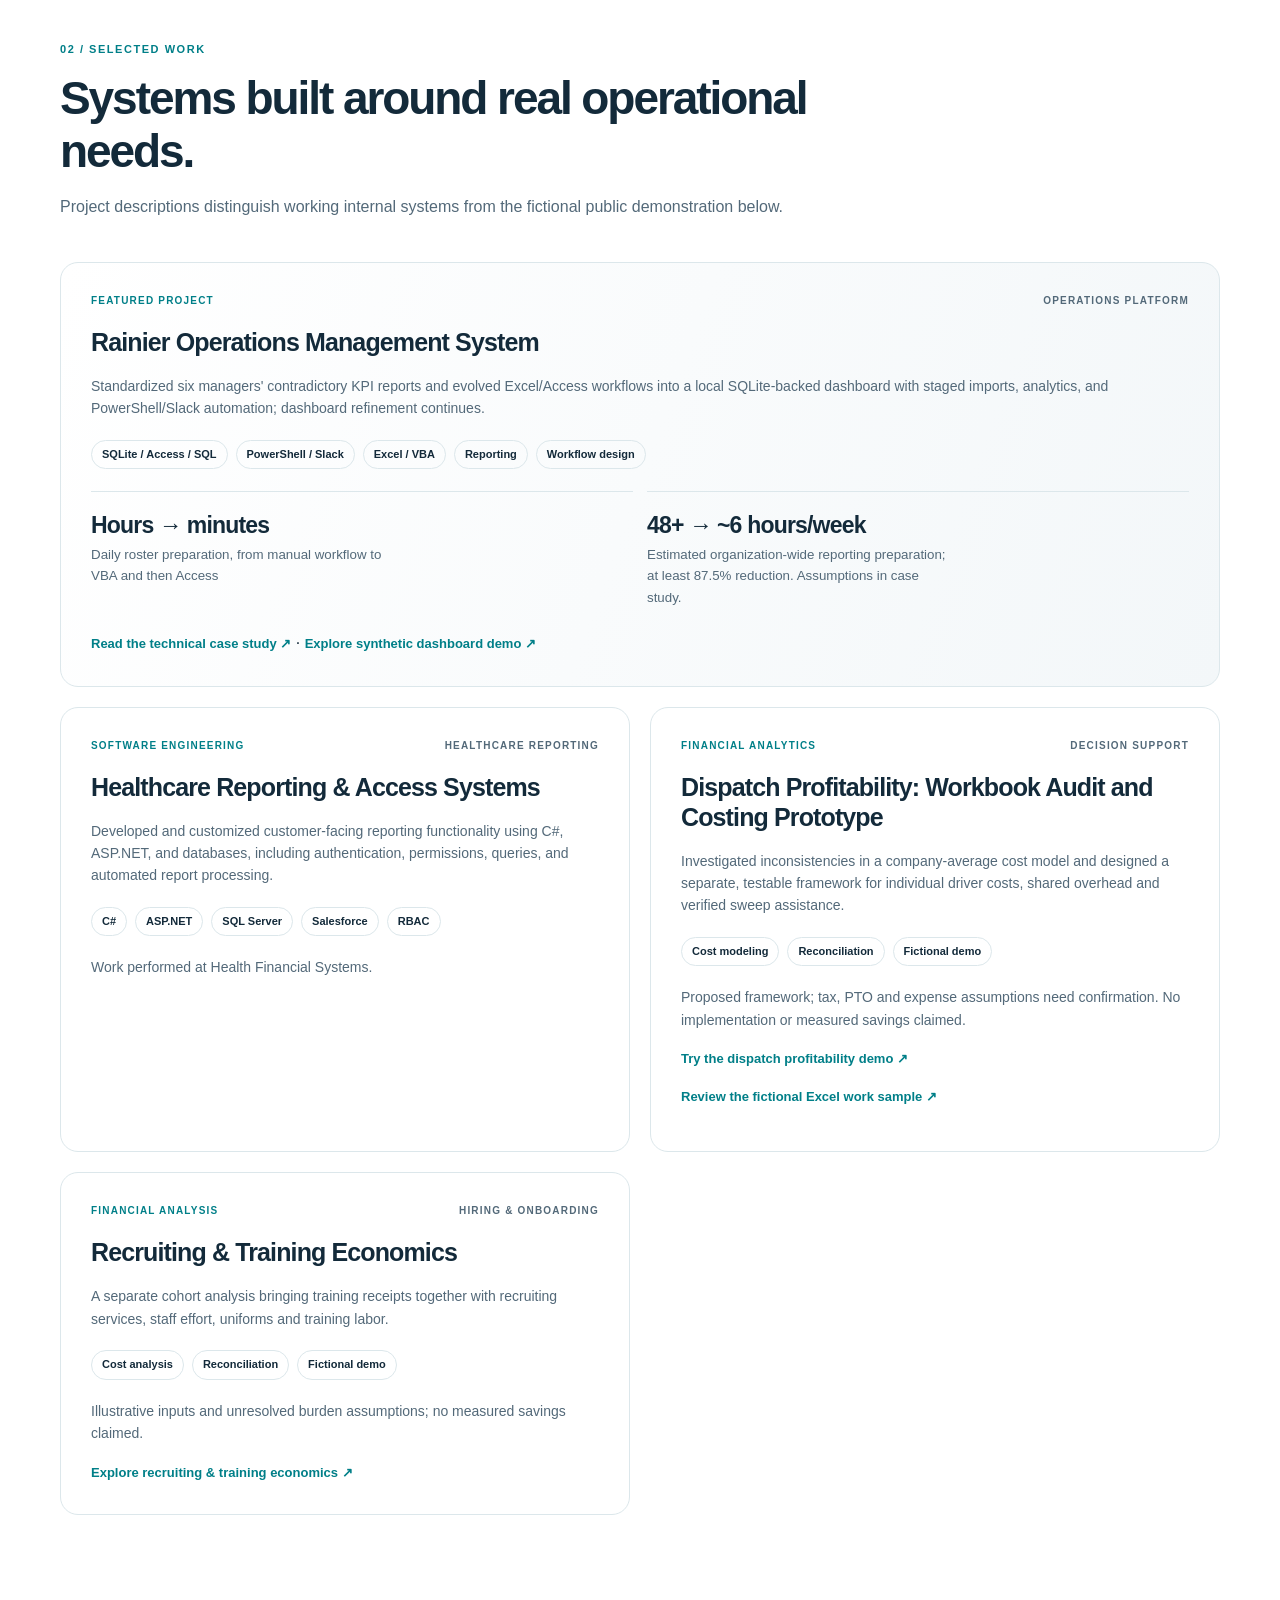
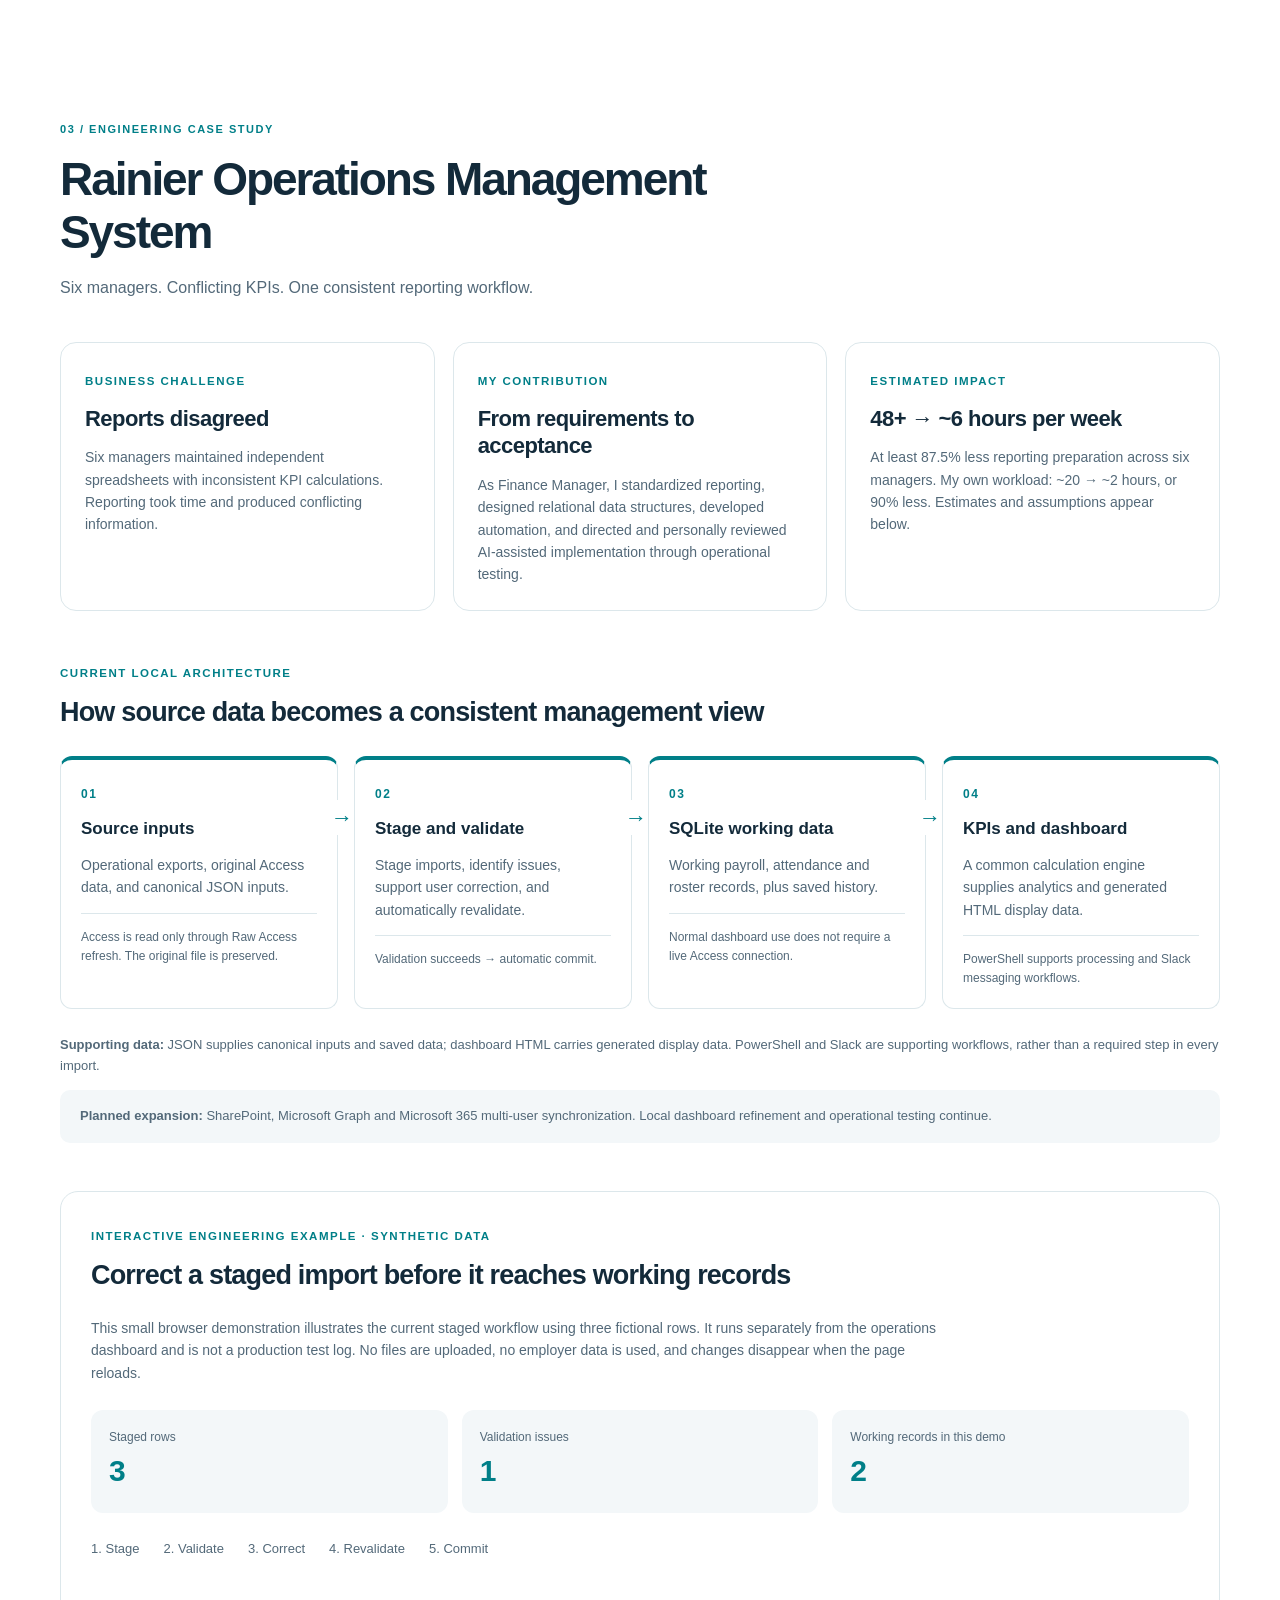
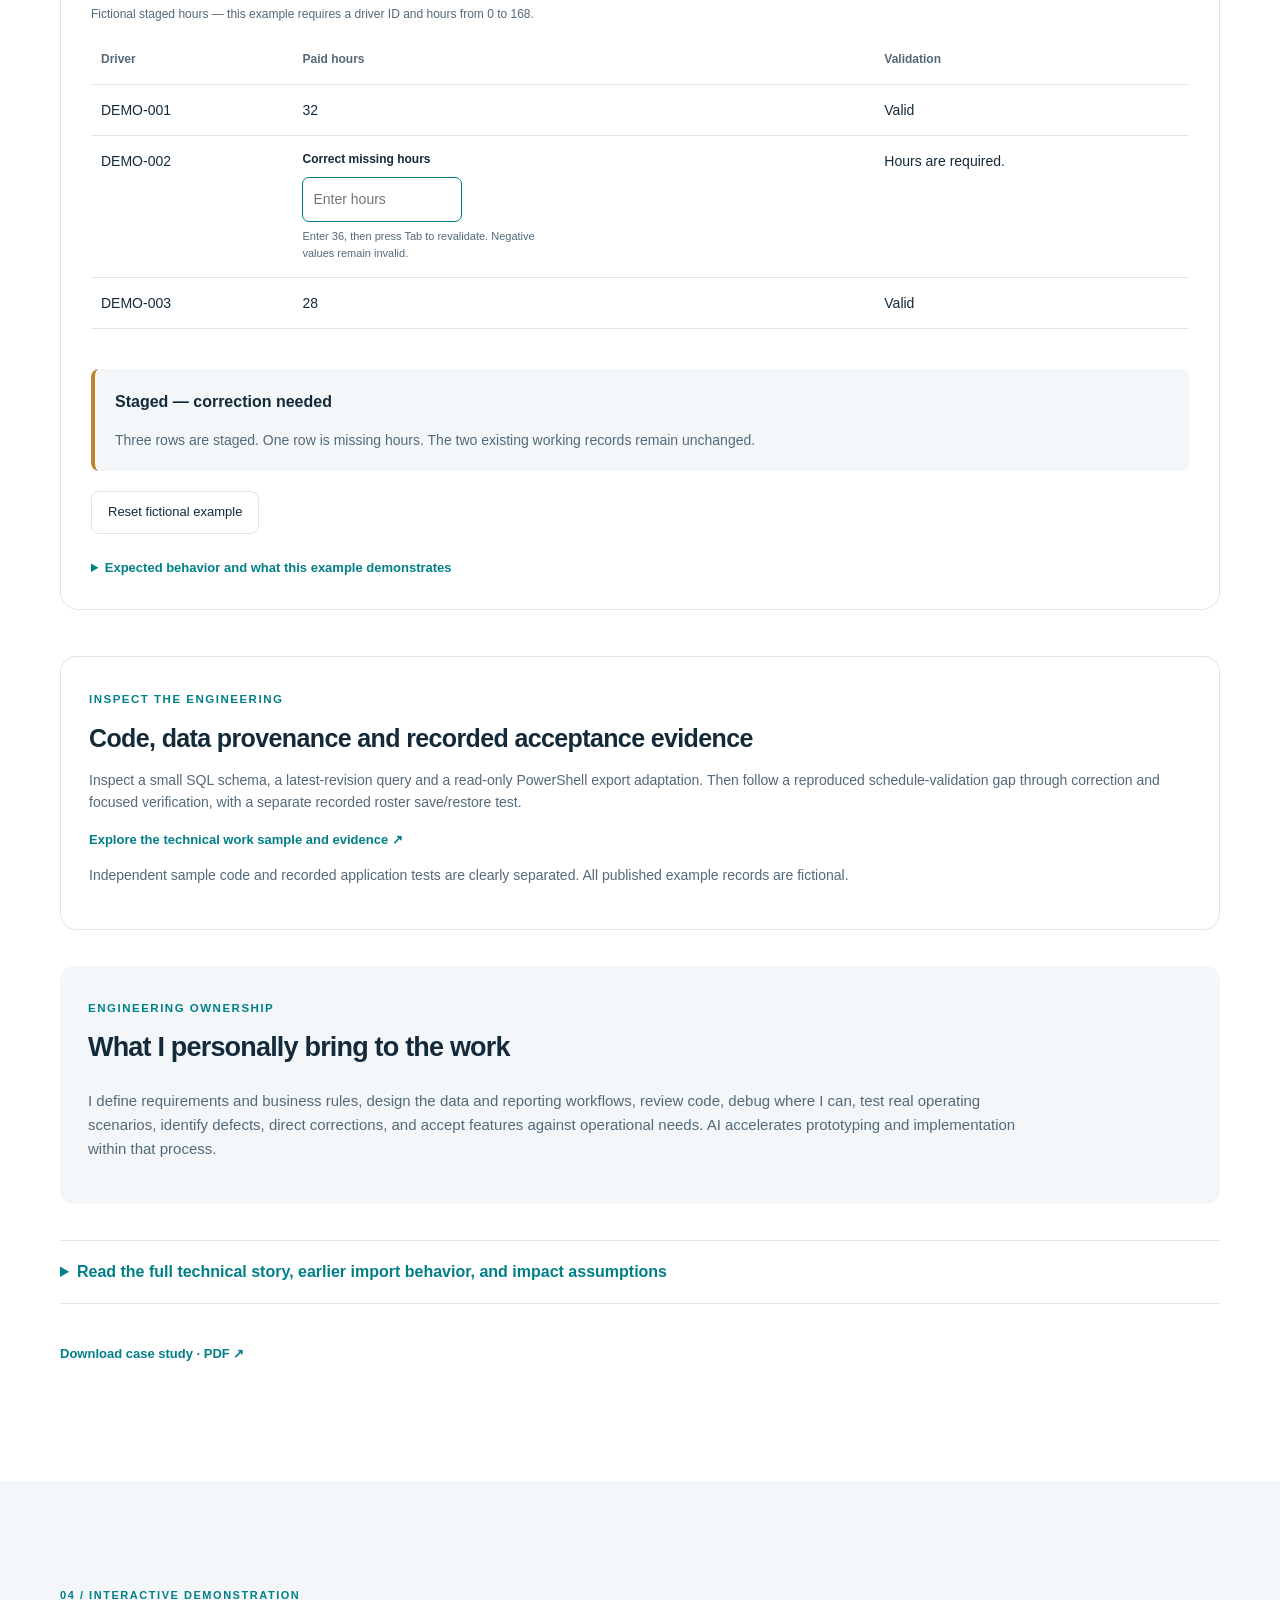
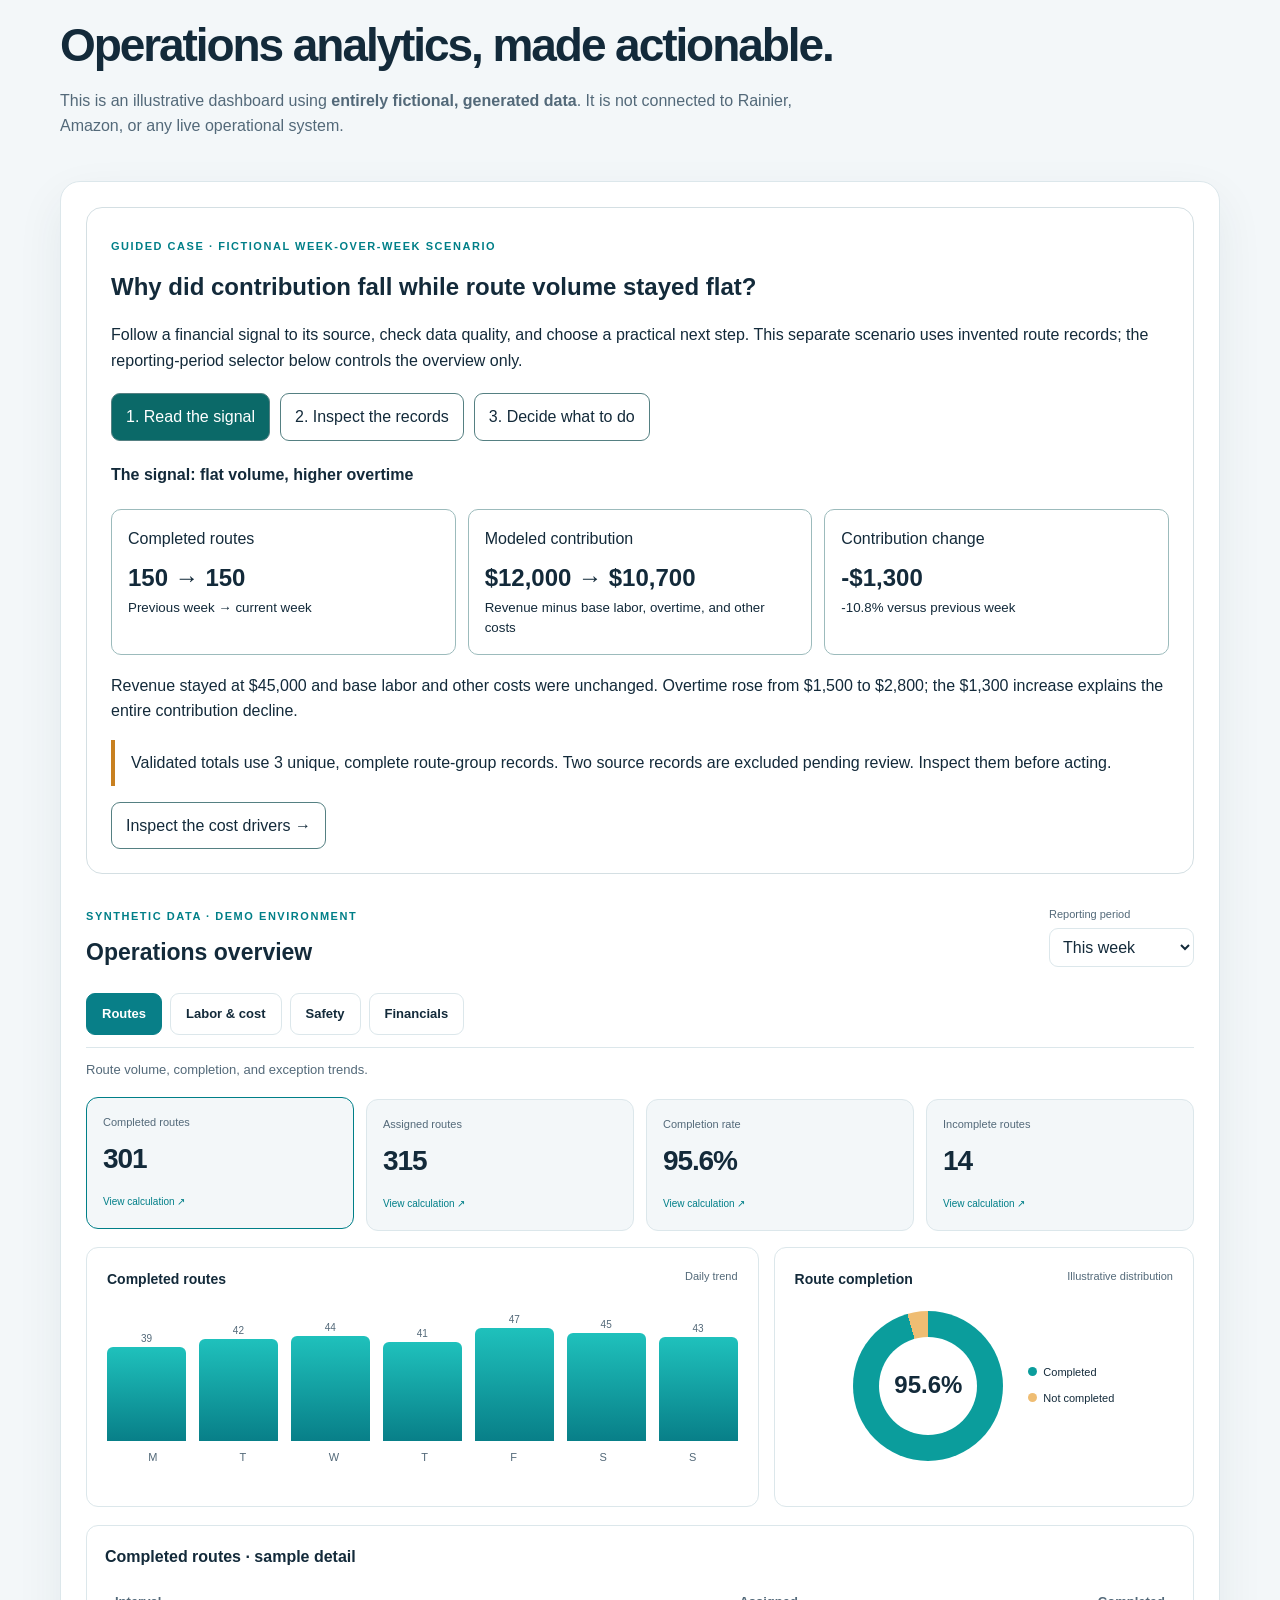
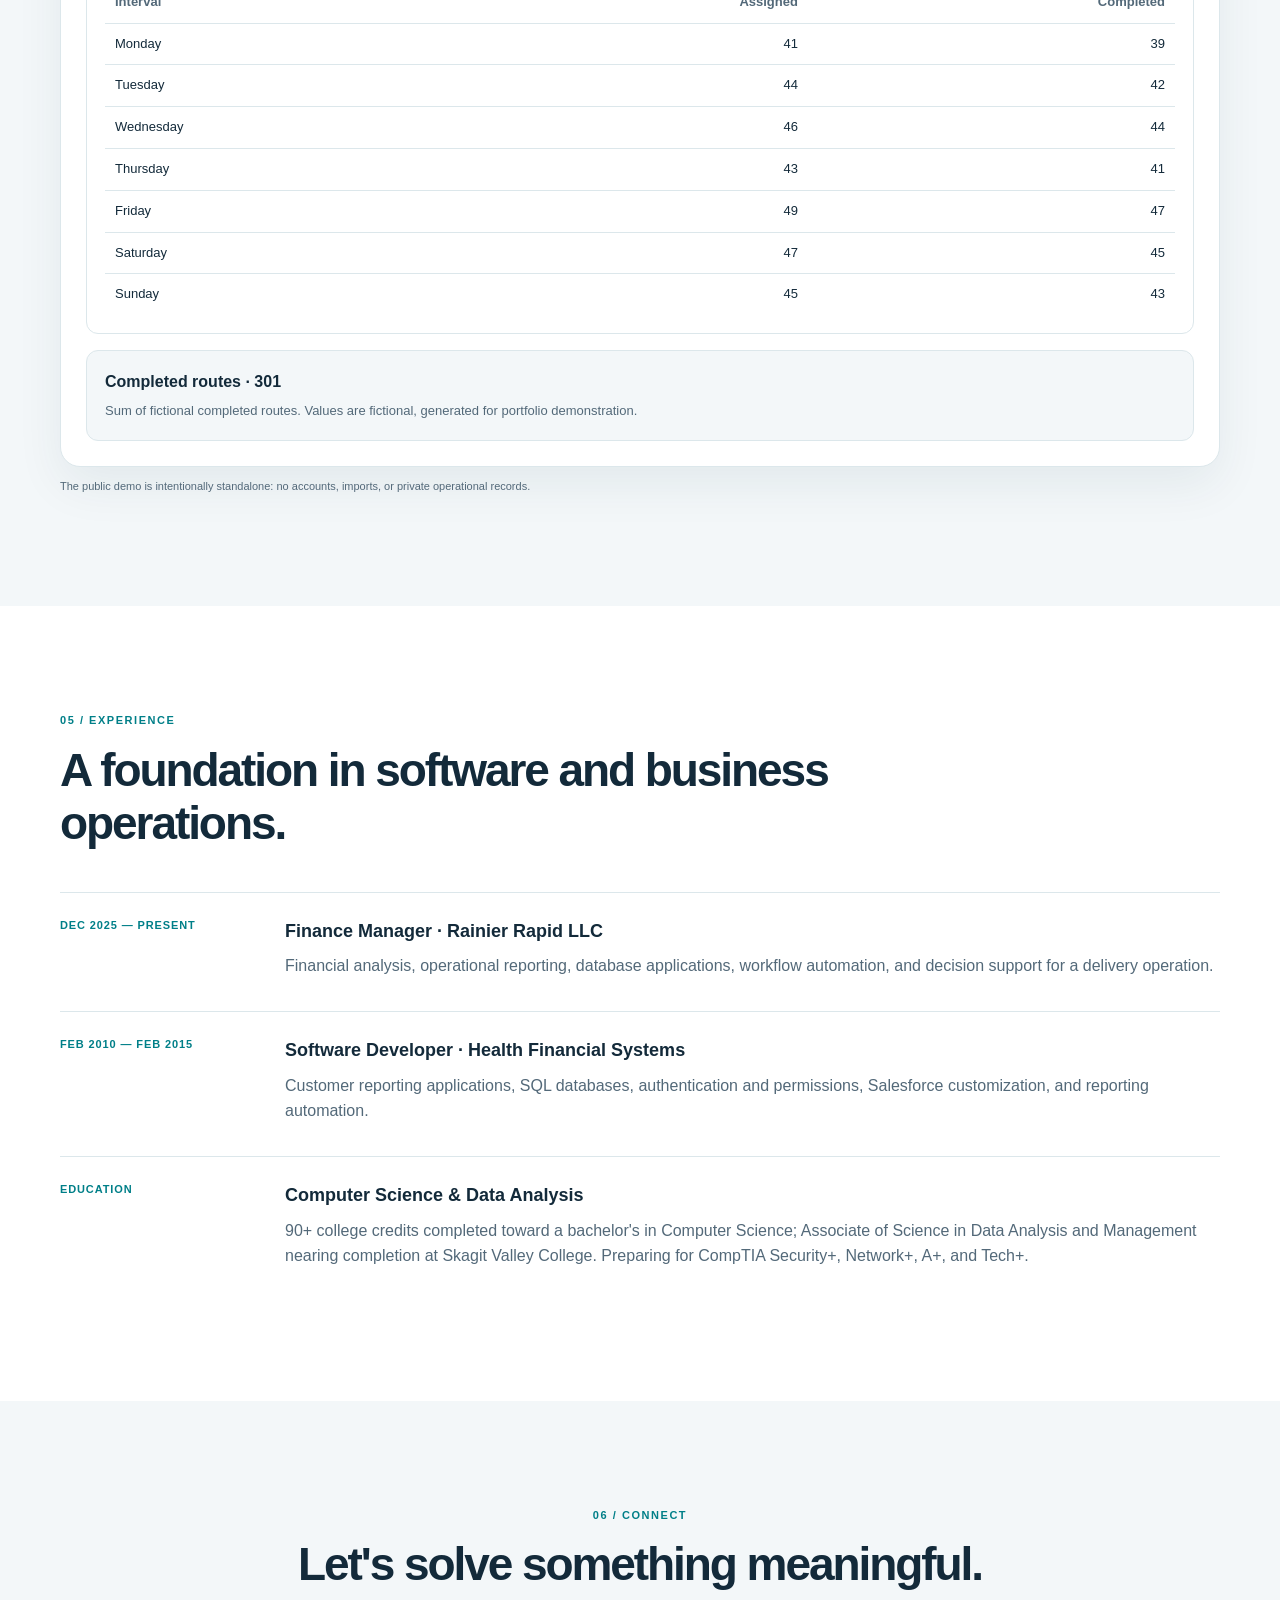
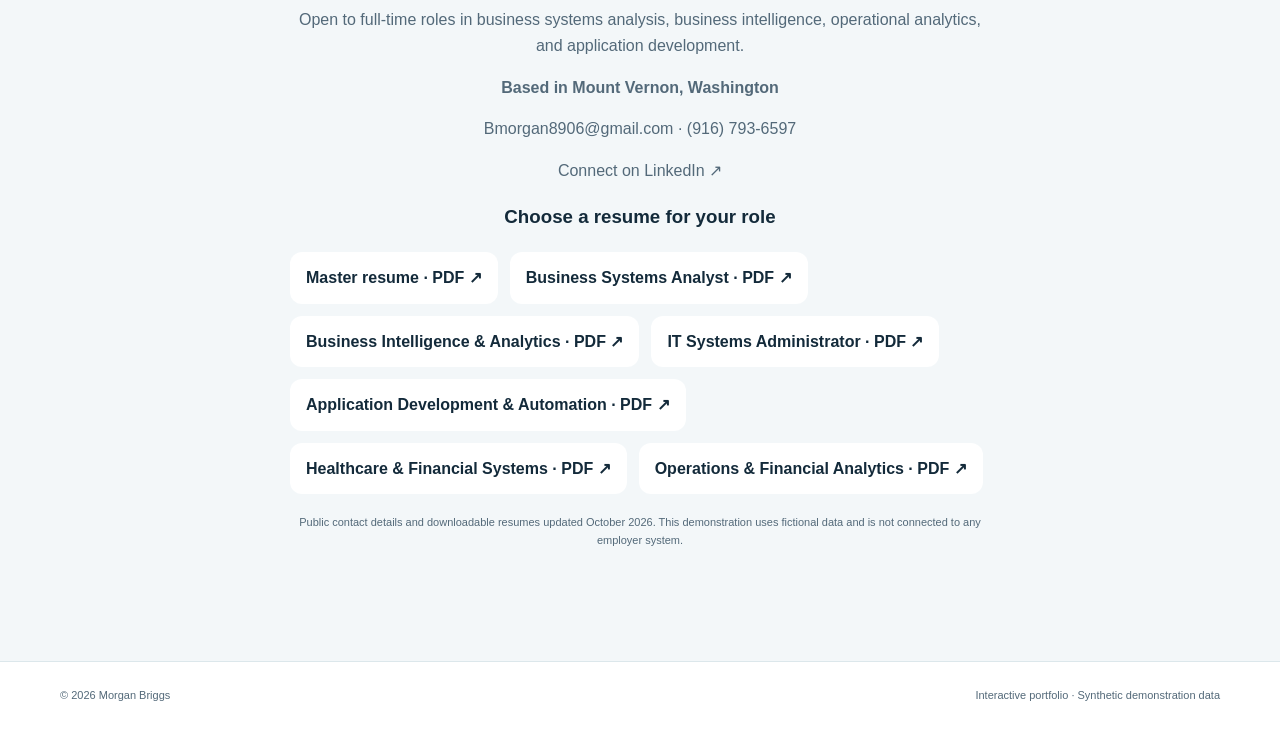
==== commit aeb04f02: "Add sanitized engineering sample and scoped acceptance evidence" ====
--- a/index.html
+++ b/index.html
@@ -35,7 +35,7 @@
  <details class="example-evidence"><summary>Expected behavior and what this example demonstrates</summary><ul><li><strong>Missing or invalid hours:</strong> display an issue and leave working records unchanged.</li><li><strong>Valid correction:</strong> automatically revalidate, then commit the three staged rows to this demonstration’s in-memory working records.</li><li><strong>Repeat interaction:</strong> editing is disabled after commit; reset starts a new fictional import.</li></ul><p>The displayed counts reflect this browser example only. These sample rules are deliberately small and do not document the full production validation rules.</p></details>
  <noscript><p>JavaScript is required for the example. The intended sequence is staging, validation, user correction, automatic revalidation, then commit.</p></noscript>
 </section>
-<div class="ownership-panel"><span class="case-label">ENGINEERING OWNERSHIP</span><h3>What I personally bring to the work</h3><p>I define requirements and business rules, design the data and reporting workflows, review code, debug where I can, test real operating scenarios, identify defects, direct corrections, and accept features against operational needs. AI accelerates prototyping and implementation within that process.</p></div>
+<article class="work-sample-teaser"><span class="case-label">INSPECT THE ENGINEERING</span><h3>Code, data provenance and recorded acceptance evidence</h3><p>Inspect a small SQL schema, a latest-revision query and a read-only PowerShell export adaptation. Then follow a reproduced schedule-validation gap through correction and focused verification, with a separate recorded roster save/restore test.</p><p><a class="text-link" href="engineering-work-sample.html">Explore the technical work sample and evidence ↗</a></p><p class="fine">Independent sample code and recorded application tests are clearly separated. All published example records are fictional.</p></article><div class="ownership-panel"><span class="case-label">ENGINEERING OWNERSHIP</span><h3>What I personally bring to the work</h3><p>I define requirements and business rules, design the data and reporting workflows, review code, debug where I can, test real operating scenarios, identify defects, direct corrections, and accept features against operational needs. AI accelerates prototyping and implementation within that process.</p></div>
 <details class="technical-detail"><summary>Read the full technical story, earlier import behavior, and impact assumptions</summary><div class="case-layout"><article class="case-block"><h3>Business challenge</h3><p>Six managers maintained independent spreadsheets and reports, using inconsistent KPI definitions and calculations. The resulting reports contradicted one another, consumed recurring preparation time, and made it difficult for ownership, operations, HR, and dispatch to work from a consistent view.</p></article><article class="case-block"><h3>Excel standardization</h3><p>I consolidated reporting in Excel, standardized KPI definitions and calculations, and used formulas, VBA, and imports to connect financial statements, revenue, expenses, labor ratios, driver metrics, fleet costs, and period comparisons. This established a common reporting foundation before the newer dashboard.</p></article><article class="case-block"><h3>Access relational foundation</h3><p>I designed the Access relational schema, table relationships, keys, indexes, and SQL queries supporting employee and driver records, route data, rosters, vehicle assignments, and operational reporting. Rebuilding the earlier Excel VBA roster workflow in Access addressed recurring workbook overwrite and repair problems. Initial roster preparation fell from 60-90 minutes to under three minutes; dispatchers still verify and adjust assignments when final route information arrives.</p></article><article class="case-block"><h3>Current dashboard architecture</h3><p>SQLite is the primary working database for records and saved history, including payroll, attendance, and roster-related data. Access remains an original, read-only source supported through the Raw Access database refresh import, which preserves the original file and stages its data. JSON supplies canonical inputs and supporting saved data; generated dashboard HTML also carries display data. Normal dashboard use works from SQLite and saved/generated data without requiring a live Access connection.</p></article><article class="case-block"><h3>Automation and analytics</h3><p>PowerShell automation supports data-processing workflows and Slack messaging. A standardized KPI engine applies common definitions and calculations to dashboard analytics and management reports. Operational and financial views connect workforce and route information with cost analysis, trends, and management decisions. A fully burdened driver-cost model and rolling 13-week cash flow forecast complement this reporting work.</p></article><article class="case-block"><h3>Two distinct import generations</h3><p>Earlier Access imports used fail-fast behavior: an error stopped processing, records already imported could remain, and a corrected file could be retried with prior partial records replaced. That retry-and-replace workflow belongs to the older Access implementation. Current dashboard imports first stage data, validate it, present issues for user correction, automatically revalidate corrected data, and commit after validation succeeds. The dashboard automatically commits at that point. This staged workflow is distinct from the older partial-record recovery process.</p></article><article class="case-block"><h3>Engineering ownership and AI-assisted development</h3><p>I own requirements, business rules, workflow design, operational testing, and acceptance. I use AI to accelerate prototyping, framework development, and implementation. I personally review code, debug where I can, test features against real operating scenarios, identify problems, direct corrections, and repeat validation until the feature meets the operational requirement. AI assistance is part of development; responsibility for the requirements and accepted behavior remains mine.</p></article><article class="case-block"><h3>Reporting impact: estimates and assumptions</h3><p>Estimated organization-wide reporting preparation across six managers fell from at least 48 hours to about 6 hours per week: (48 - 6) / 48 = 87.5%, or at least an 87.5% reduction using 48 as the conservative baseline. My own workload fell from about 20 to about 2 hours weekly: (20 - 2) / 20 = 90%. These are approximate before-and-after workload estimates for comparable recurring reporting preparation, not formal time-study measurements. They assume similar reporting scope and cadence. Personal time is included in the organization-wide total and must not be added again. Savings reflect the combined standardization and automation effort, rather than the dashboard alone; they do not establish payroll savings or eliminated positions.</p></article><article class="case-block"><h3>Implemented work and planned expansion</h3><p>The local working architecture includes SQLite, supported read-only Access refresh, supporting JSON/HTML data, staged dashboard imports, standardized KPI calculations, dashboard analytics, and PowerShell/Slack automation. Dashboard refinement and operational testing continue. SharePoint, Microsoft Graph, and Microsoft 365 multi-user synchronization are planned expansion work. They are not presented as completed synchronization or an implemented cloud deployment.</p></article><article class="case-block"><h3>Portfolio presentation</h3><p>Dashboard screenshots will be added after the dashboard is final, using independently generated synthetic data. The existing public interactive demonstration remains a separate fictional illustration, with no employer records or live operational connection.</p></article></div></details><p><a class="text-link" href="Rainier_Operations_Management_System_Case_Study.pdf" download>Download case study · PDF ↗</a></p></div></section>
 <section class="section muted" id="dashboard"><div class="shell"><div class="section-head"><span class="kicker">04 / INTERACTIVE DEMONSTRATION</span><h2>Operations analytics, made actionable.</h2><p>This is an illustrative dashboard using <strong>entirely fictional, generated data</strong>. It is not connected to Rainier, Amazon, or any live operational system.</p></div><div class="demo"><section class="investigation" aria-labelledby="investigationTitle"><span class="demo-label">GUIDED CASE · FICTIONAL WEEK-OVER-WEEK SCENARIO</span><h3 id="investigationTitle">Why did contribution fall while route volume stayed flat?</h3><p>Follow a financial signal to its source, check data quality, and choose a practical next step. This separate scenario uses invented route records; the reporting-period selector below controls the overview only.</p><div class="investigation-steps" aria-label="Investigation steps"><button type="button" id="investigateSignal" aria-pressed="true">1. Read the signal</button><button type="button" id="investigateRecords" aria-pressed="false">2. Inspect the records</button><button type="button" id="investigateAction" aria-pressed="false">3. Decide what to do</button></div><div id="investigationPanel" aria-live="polite"></div><noscript>Enable JavaScript to explore the fictional investigation.</noscript></section><div class="demo-head"><div><span class="demo-label">SYNTHETIC DATA · DEMO ENVIRONMENT</span><h3>Operations overview</h3></div><div class="demo-controls"><label for="period">Reporting period</label><select id="period"><option value="week">This week</option><option value="prior">Previous week</option><option value="month">This month</option></select></div></div><div class="view-tabs" role="tablist" aria-label="Dashboard analytics views"><button type="button" class="view-tab" role="tab" data-view="routes" aria-selected="true">Routes</button><button type="button" class="view-tab" role="tab" data-view="labor" aria-selected="false">Labor & cost</button><button type="button" class="view-tab" role="tab" data-view="safety" aria-selected="false">Safety</button><button type="button" class="view-tab" role="tab" data-view="finance" aria-selected="false">Financials</button></div><p id="viewDescription" class="view-description"></p><div class="kpi-grid" id="kpis"></div><div class="charts"><div class="chart-panel"><div class="chart-title"><h4 id="trendTitle">Completed routes</h4><span id="trendSubtitle">Daily trend</span></div><div id="bars" class="bars" role="img" aria-label="Synthetic route completion chart"></div><div id="days" class="days"></div></div><div class="chart-panel"><div class="chart-title"><h4 id="mixTitle">Performance mix</h4><span id="mixSubtitle">Illustrative distribution</span></div><div class="donut-wrap"><div class="donut" id="donut"><span id="donutValue">96%</span></div><div class="legend"><span><i class="legend-dot success"></i><span id="mixGood">Completed</span></span><span><i class="legend-dot caution"></i><span id="mixBad">Exceptions</span></span></div></div></div></div><div class="detail-table-wrap"><h4 id="tableTitle">Synthetic detail records</h4><div id="detailTable"></div></div><div class="drill" id="drill" aria-live="polite"><strong>Select a KPI card to see the detail.</strong><p>Use the period selector to explore different fictional reporting snapshots.</p></div></div><p class="fine">The public demo is intentionally standalone: no accounts, imports, or private operational records.</p></div></section>
 <section class="section" id="experience"><div class="shell"><div class="section-head"><span class="kicker">05 / EXPERIENCE</span><h2>A foundation in software and business operations.</h2></div><div class="timeline"><article><span>DEC 2025 — PRESENT</span><div><h3>Finance Manager · Rainier Rapid LLC</h3><p>Financial analysis, operational reporting, database applications, workflow automation, and decision support for a delivery operation.</p></div></article><article><span>FEB 2010 — FEB 2015</span><div><h3>Software Developer · Health Financial Systems</h3><p>Customer reporting applications, SQL databases, authentication and permissions, Salesforce customization, and reporting automation.</p></div></article><article><span>EDUCATION</span><div><h3>Computer Science & Data Analysis</h3><p>90+ college credits completed toward a bachelor's in Computer Science; Associate of Science in Data Analysis and Management nearing completion at Skagit Valley College. Preparing for CompTIA Security+, Network+, A+, and Tech+.</p></div></article></div></div></section>
--- a/styles.css
+++ b/styles.css
@@ -26,3 +26,6 @@
 #case-study{scroll-margin-top:100px}.case-summary{display:grid;grid-template-columns:repeat(3,minmax(0,1fr));gap:18px;margin-bottom:48px}.case-summary article{padding:24px;border:1px solid var(--border);border-radius:16px;background:var(--card)}.case-summary h3{font-size:22px;line-height:1.25;letter-spacing:-.025em;margin:12px 0}.case-summary p{font-size:14px;color:var(--sub);margin-bottom:0}.architecture-story{margin:48px 0}.architecture-story>h3,.import-example>h3,.ownership-panel h3{font-size:27px;line-height:1.25;letter-spacing:-.03em;margin:12px 0 24px}.architecture-flow{display:grid;grid-template-columns:repeat(4,minmax(0,1fr));gap:16px;list-style:none;padding:0;margin:26px 0}.architecture-flow li{position:relative;border:1px solid var(--border);border-top:4px solid var(--teal);border-radius:12px;padding:20px;background:var(--card)}.architecture-flow li:not(:last-child)::after{content:'→';position:absolute;right:-16px;top:40px;color:var(--teal);font-size:22px;z-index:1;background:var(--bg)}.flow-number{font-size:12px;letter-spacing:.13em;color:var(--teal);font-weight:800}.architecture-flow h4{font-size:17px;line-height:1.3;margin:12px 0}.architecture-flow p{font-size:14px;color:var(--sub)}.architecture-flow small{font-size:12px;display:block;border-top:1px solid var(--border);padding-top:14px;color:var(--sub)}.architecture-caption,.roadmap-note{font-size:13px;color:var(--sub)}.roadmap-note{padding:16px 20px;background:var(--muted);border-radius:10px}.import-example{padding:30px;border:1px solid var(--border);border-radius:18px;margin:46px 0;background:var(--card)}.import-example>p{color:var(--sub);max-width:850px;font-size:14px}.import-status-grid{display:grid;grid-template-columns:repeat(3,minmax(0,1fr));gap:14px;margin:26px 0}.import-status-grid>div{padding:18px;border-radius:12px;background:var(--muted)}.import-status-grid span{font-size:12px;color:var(--sub);display:block}.import-status-grid strong{font-size:30px;color:var(--teal)}.import-progress{display:flex;flex-wrap:wrap;gap:12px 24px;padding:0;list-style-position:inside;color:var(--sub);font-size:13px}.import-table-scroll{overflow-x:auto}.import-example table{width:100%;border-collapse:collapse;font-size:14px;margin:20px 0;min-width:480px}.import-example caption{text-align:left;font-size:12px;color:var(--sub);padding:12px 0}.import-example th,.import-example td{text-align:left;vertical-align:top;padding:14px 10px;border-bottom:1px solid var(--border)}.import-example th{color:var(--sub);font-size:12px}.import-example label{display:block;font-size:12px;font-weight:700;margin-bottom:8px}.import-example input{width:160px;max-width:100%;background:var(--bg);color:var(--text);border:1px solid var(--teal);border-radius:7px;padding:10px;font:inherit}.import-example input:disabled{opacity:.8}.import-example td small{display:block;font-size:11px;color:var(--sub);margin-top:6px;max-width:240px}.import-result{padding:20px;border-left:4px solid #bf852c;background:var(--muted);border-radius:8px;margin:20px 0}.import-result p{font-size:14px;margin-bottom:0;color:var(--sub)}.import-result.is-complete{border-left-color:var(--teal)}.import-example button{font:inherit;font-size:13px;padding:10px 16px;border:1px solid var(--border);background:var(--card);color:var(--text);border-radius:8px}.import-example button:hover{border-color:var(--teal)}.import-example :focus-visible,.technical-detail summary:focus-visible{outline:3px solid var(--teal);outline-offset:4px}.example-evidence{font-size:13px;color:var(--sub);margin-top:24px}.example-evidence summary,.technical-detail>summary{cursor:pointer;font-weight:750;color:var(--teal)}.example-evidence li{margin:10px 0}.ownership-panel{padding:28px;background:var(--muted);border-radius:14px;margin:36px 0}.ownership-panel p{font-size:15px;color:var(--sub);max-width:930px}.technical-detail{margin:36px 0}.technical-detail>summary{padding:18px 0;border-top:1px solid var(--border);border-bottom:1px solid var(--border)}.technical-detail .case-layout{margin-top:28px}@media(max-width:900px){.architecture-flow{grid-template-columns:repeat(2,minmax(0,1fr))}.architecture-flow li:nth-child(2)::after{display:none}.case-summary{grid-template-columns:1fr}.case-summary article{padding:22px}.import-example{padding:24px}}@media(max-width:560px){.architecture-flow{grid-template-columns:1fr;gap:24px}.architecture-flow li:not(:last-child)::after{content:'↓';right:24px;top:auto;bottom:-26px;background:var(--bg)}.architecture-flow li:nth-child(2)::after{display:block}.import-status-grid{grid-template-columns:1fr;gap:8px}.import-status-grid>div{display:flex;justify-content:space-between;align-items:center;padding:12px 16px}.import-example{padding:18px}.architecture-story>h3,.import-example>h3,.ownership-panel h3{font-size:23px}.ownership-panel{padding:20px}}
 
 @media(max-width:560px){.import-example table{min-width:0;table-layout:fixed}.import-example th:first-child{width:25%}.import-example th:nth-child(2){width:43%}.import-example td:first-child{white-space:nowrap}.import-example th,.import-example td{padding:12px 4px;font-size:12px}.import-example input{width:100%}.import-example td small{font-size:11px}}
+
+/* Technical sample and acceptance record */
+.work-sample-teaser{border:1px solid var(--border);border-radius:16px;padding:28px;margin:36px 0;background:var(--card)}.work-sample-teaser h3{font-size:25px;letter-spacing:-.025em;line-height:1.3;margin:12px 0}.work-sample-teaser p{color:var(--sub);font-size:14px}.evidence-page section[id]{scroll-margin-top:90px}.evidence-intro{padding-top:90px;padding-bottom:70px}.evidence-intro h1{font-size:clamp(36px,5.2vw,64px);letter-spacing:-.045em;line-height:1.1;margin:22px 0}.evidence-intro .lead{max-width:800px;font-size:20px}.evidence-scope{color:var(--sub);font-size:14px;max-width:850px}.evidence-badges{display:flex;flex-wrap:wrap;gap:10px;margin:24px 0}.evidence-badges span{font-size:11px;font-weight:700;border:1px solid var(--border);border-radius:20px;padding:6px 12px;color:var(--teal)}.evidence-note{font-size:13px;color:var(--sub);border-left:3px solid var(--teal);padding:10px 18px}.evidence-page code{font-family:Consolas,"Courier New",monospace;font-size:.93em;overflow-wrap:anywhere}.code-example{border:1px solid var(--border);border-radius:12px;background:var(--card);margin:22px 0;overflow:hidden;min-width:0}.code-example summary{cursor:pointer;font-weight:750;padding:20px;color:var(--teal)}.code-example>p{font-size:14px;color:var(--sub);margin:0;padding:0 20px 12px}.code-example pre{background:var(--muted);padding:22px;margin:0;max-width:100%;overflow:auto;line-height:1.6;font-size:13px;tab-size:4}.code-example pre code{overflow-wrap:normal;white-space:pre;font-size:inherit}.code-example pre:focus-visible,.code-example summary:focus-visible,.evidence-page a:focus-visible{outline:3px solid var(--teal);outline-offset:-3px}.decision-record,.sample-run{padding:26px 28px;border-radius:14px;background:var(--card);border:1px solid var(--border);margin:36px 0}.decision-record h3,.sample-run h3{font-size:24px;letter-spacing:-.025em;line-height:1.3}.decision-record p,.sample-run p{font-size:14px;color:var(--sub)}.sample-run{border-top:4px solid var(--teal)}.sample-run h3{font-size:32px;color:var(--teal);margin:12px 0}.acceptance-case{padding:30px;border:1px solid var(--border);border-radius:16px;background:var(--card);margin:30px 0}.acceptance-case h3{font-size:27px;line-height:1.3;letter-spacing:-.03em;margin:12px 0 24px}.acceptance-case>p{color:var(--sub);font-size:14px}.acceptance-case dl{display:grid;grid-template-columns:180px minmax(0,1fr);gap:18px 24px}.acceptance-case dt{font-weight:750;font-size:13px;color:var(--teal)}.acceptance-case dd{margin:0;font-size:14px;color:var(--sub)}.evidence-table-scroll{overflow:auto}.acceptance-case table{width:100%;border-collapse:collapse;margin:22px 0;font-size:14px}.acceptance-case caption{text-align:left;font-size:12px;color:var(--sub);padding-bottom:12px}.acceptance-case th,.acceptance-case td{padding:16px;text-align:left;vertical-align:top;border-bottom:1px solid var(--border)}.acceptance-case th{color:var(--teal);font-size:12px}.acceptance-case td:first-child{width:35%;font-weight:650}.evidence-boundary{padding:25px 28px;border-left:4px solid var(--teal);background:var(--card);border-radius:12px;margin:32px 0}.evidence-boundary h3{margin-top:0}.evidence-boundary p{color:var(--sub);font-size:14px}.evidence-ending{font-size:clamp(30px,3.8vw,44px);letter-spacing:-.035em;line-height:1.2;max-width:800px}@media(max-width:650px){.evidence-intro{padding-top:55px}.evidence-intro .lead{font-size:17px}.acceptance-case,.decision-record,.sample-run{padding:20px}.acceptance-case dl{grid-template-columns:1fr;gap:8px}.acceptance-case dd{margin-bottom:16px}.acceptance-case th,.acceptance-case td{padding:12px 7px;font-size:12px}.acceptance-case h3{font-size:23px}.code-example pre{font-size:12px;padding:16px}.work-sample-teaser{padding:22px}.evidence-page .section{padding:65px 0}}
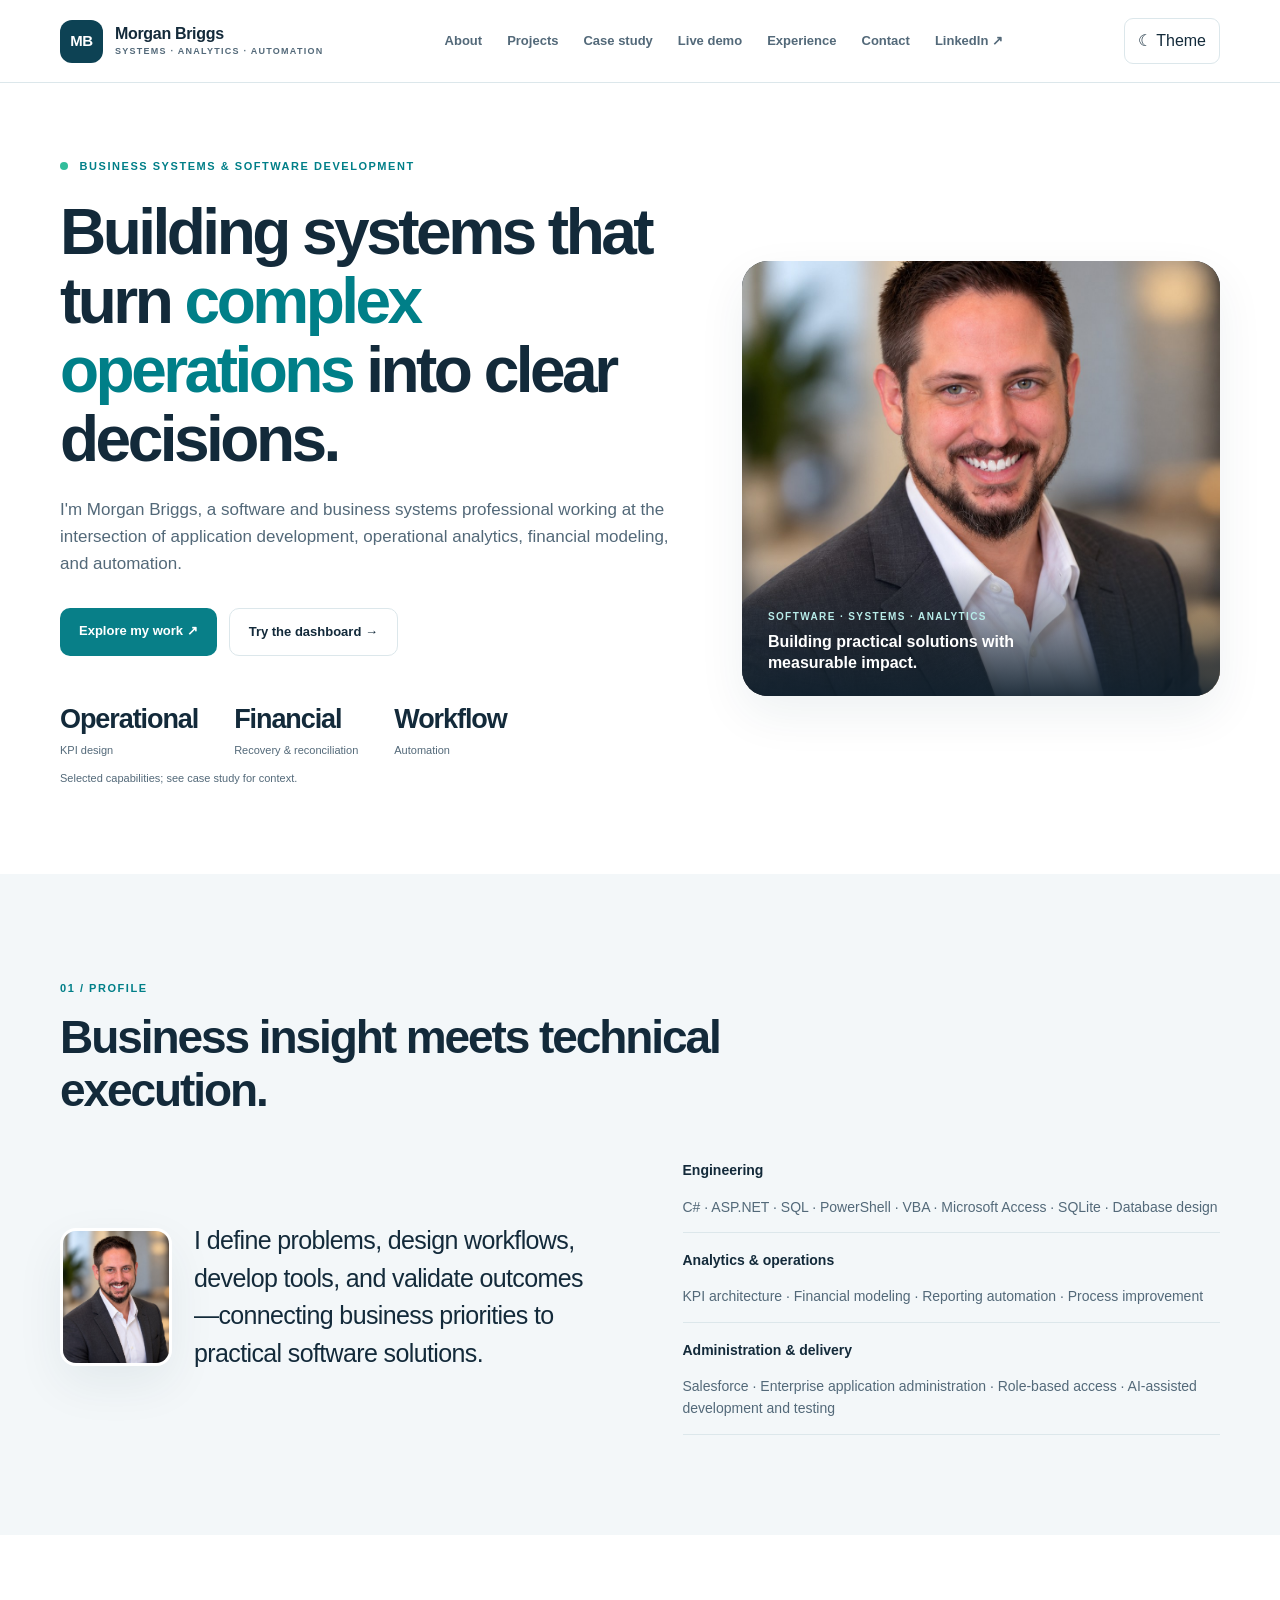
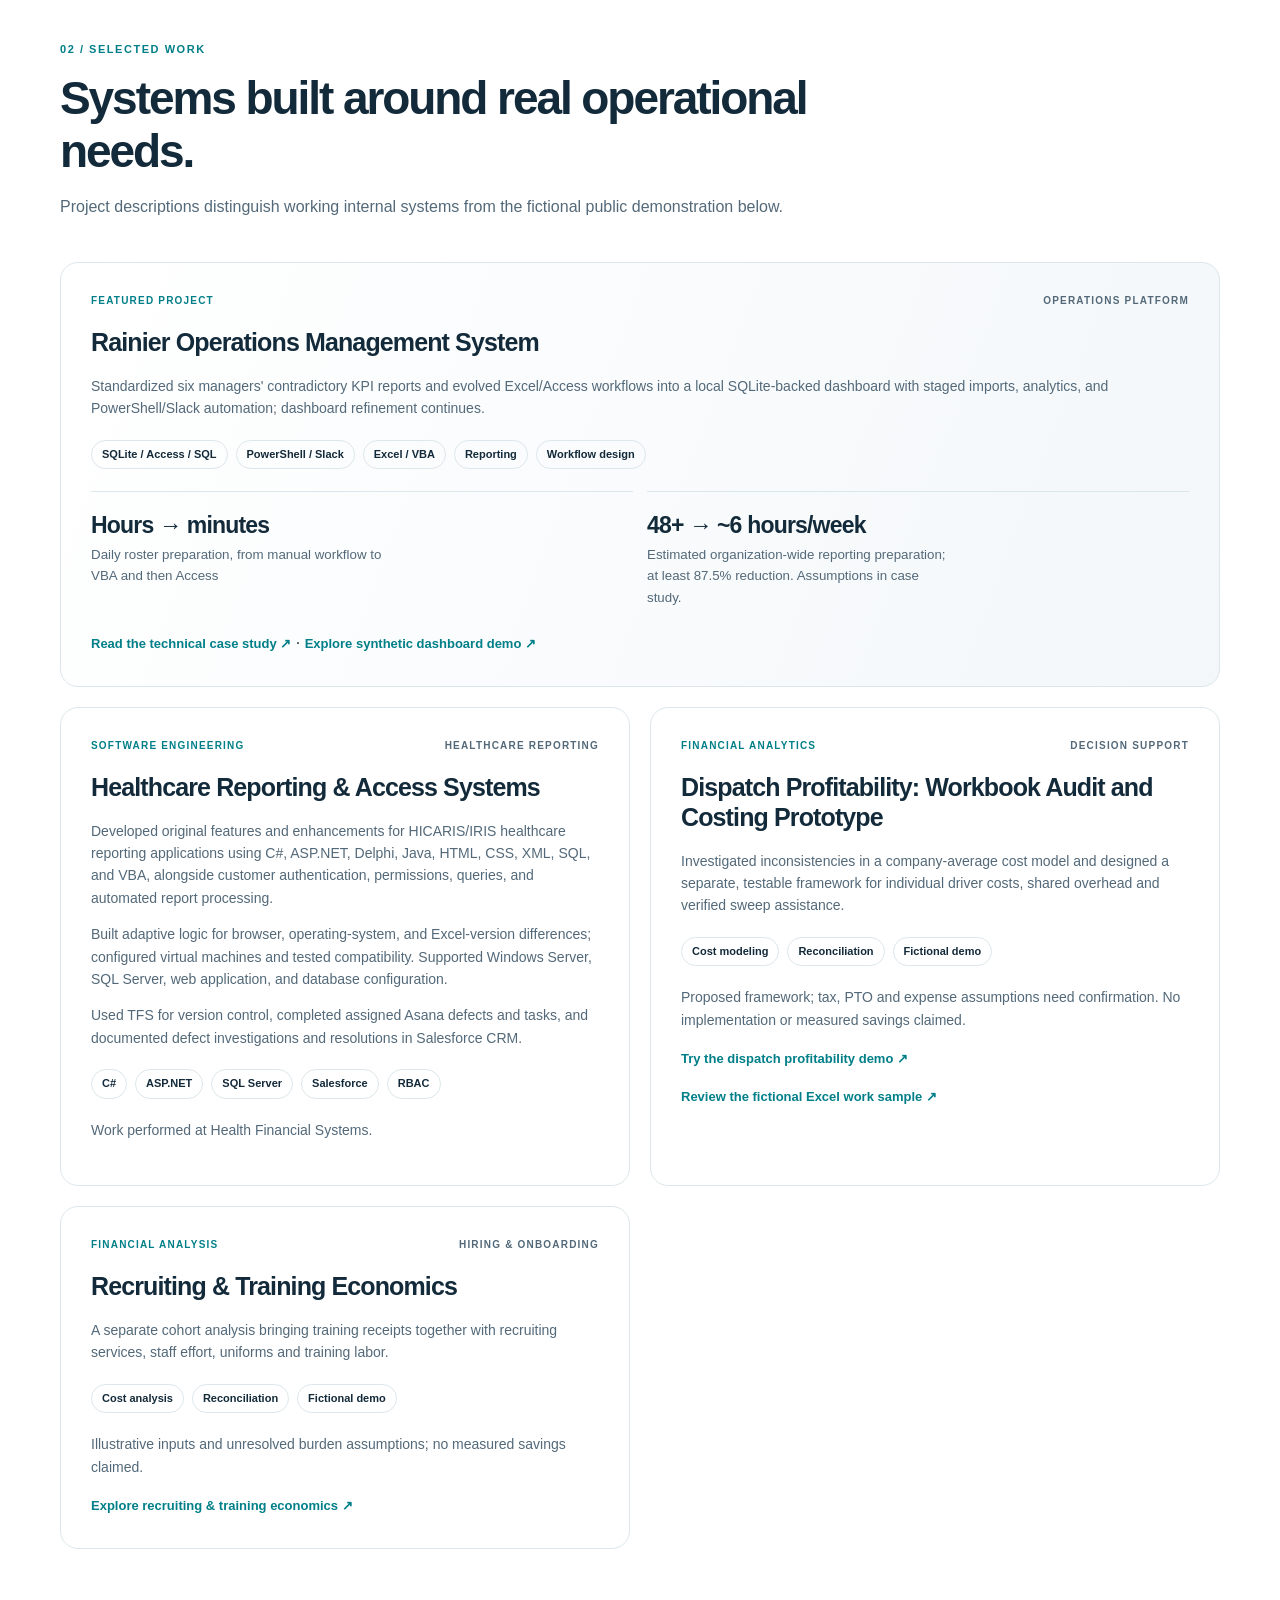
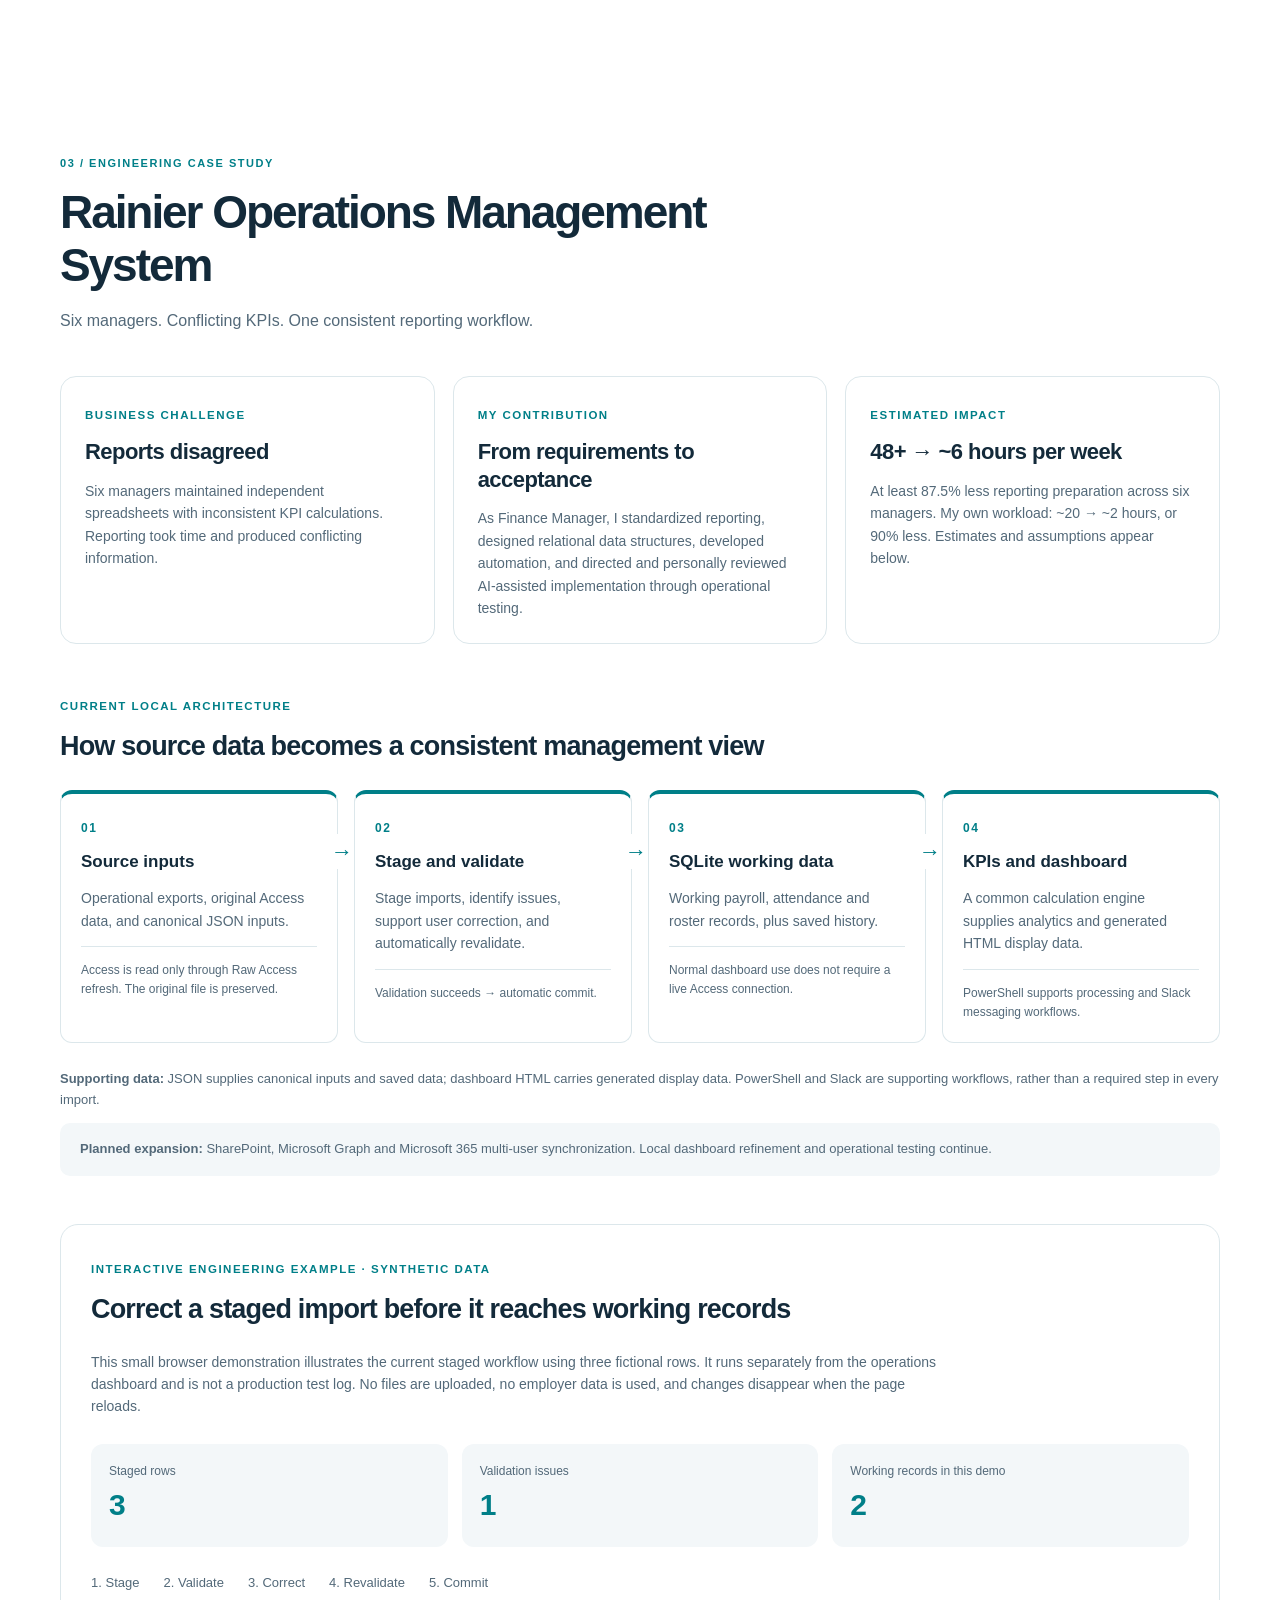
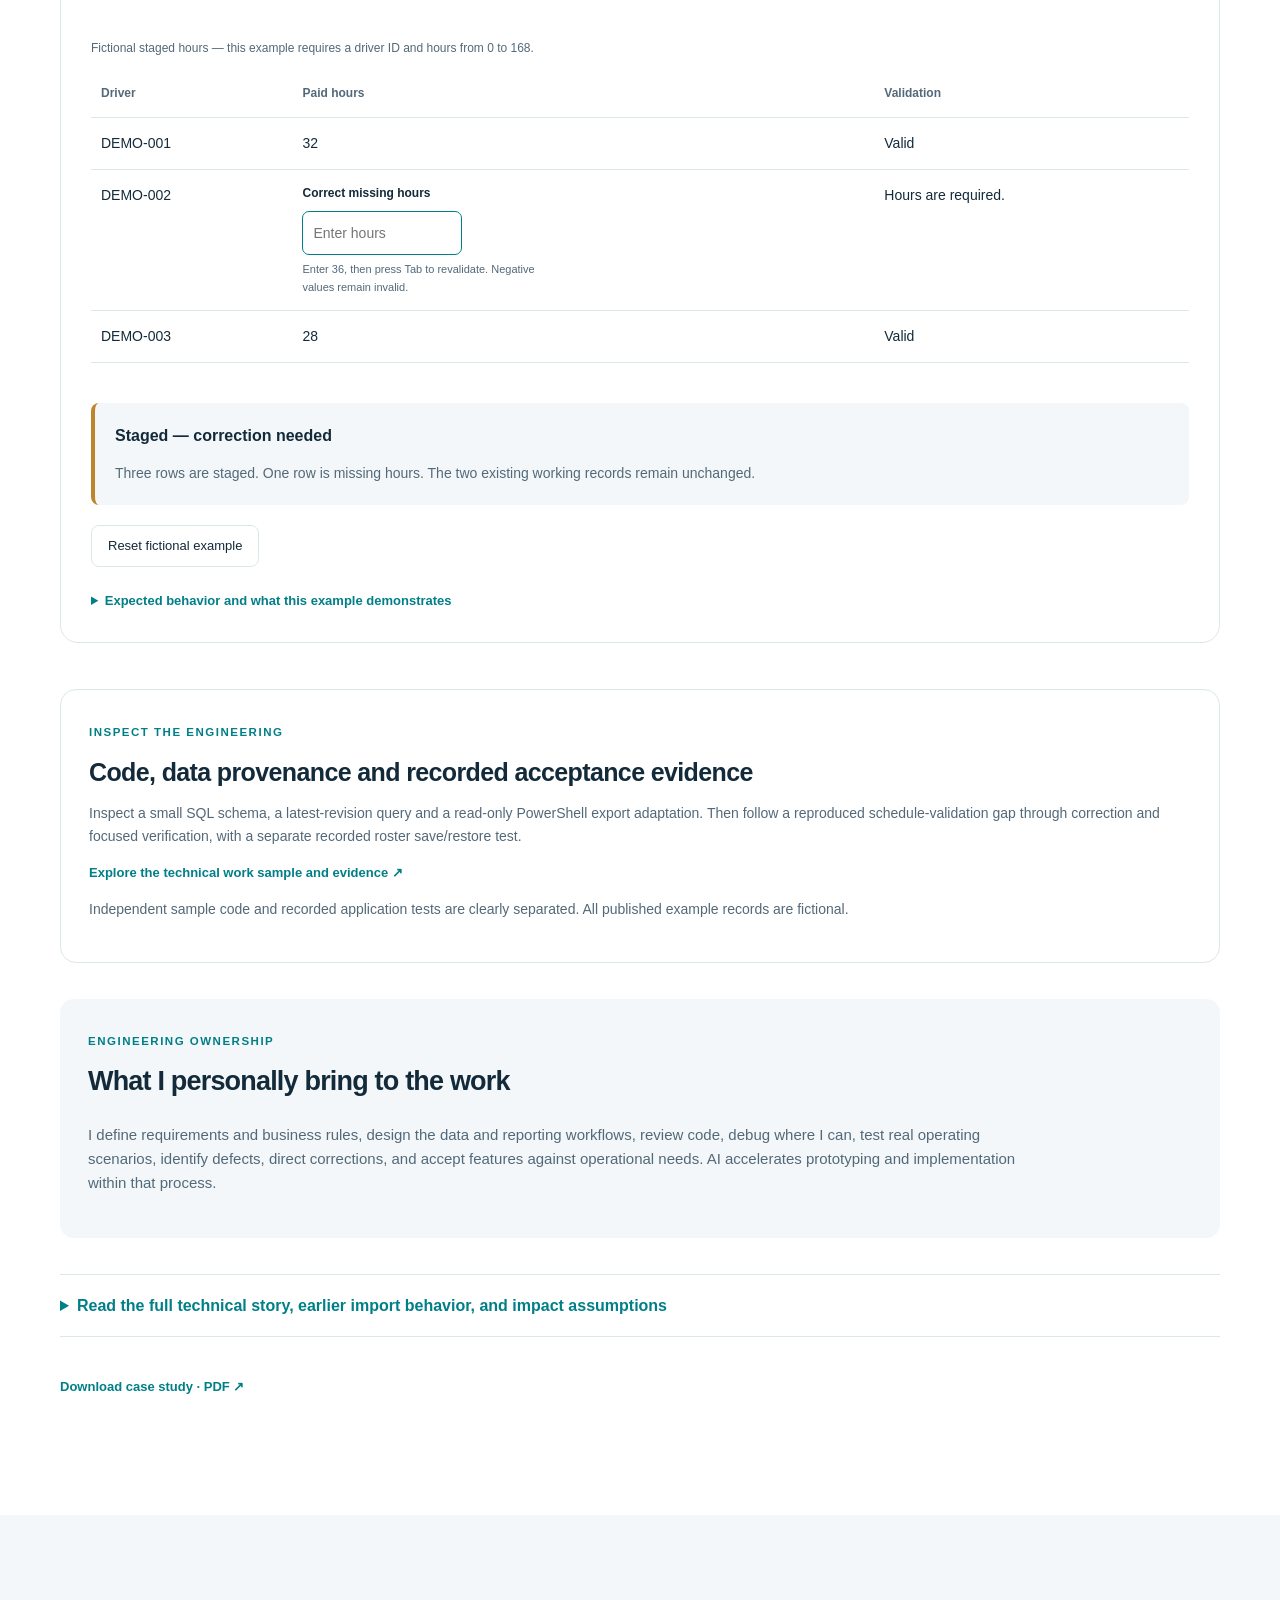
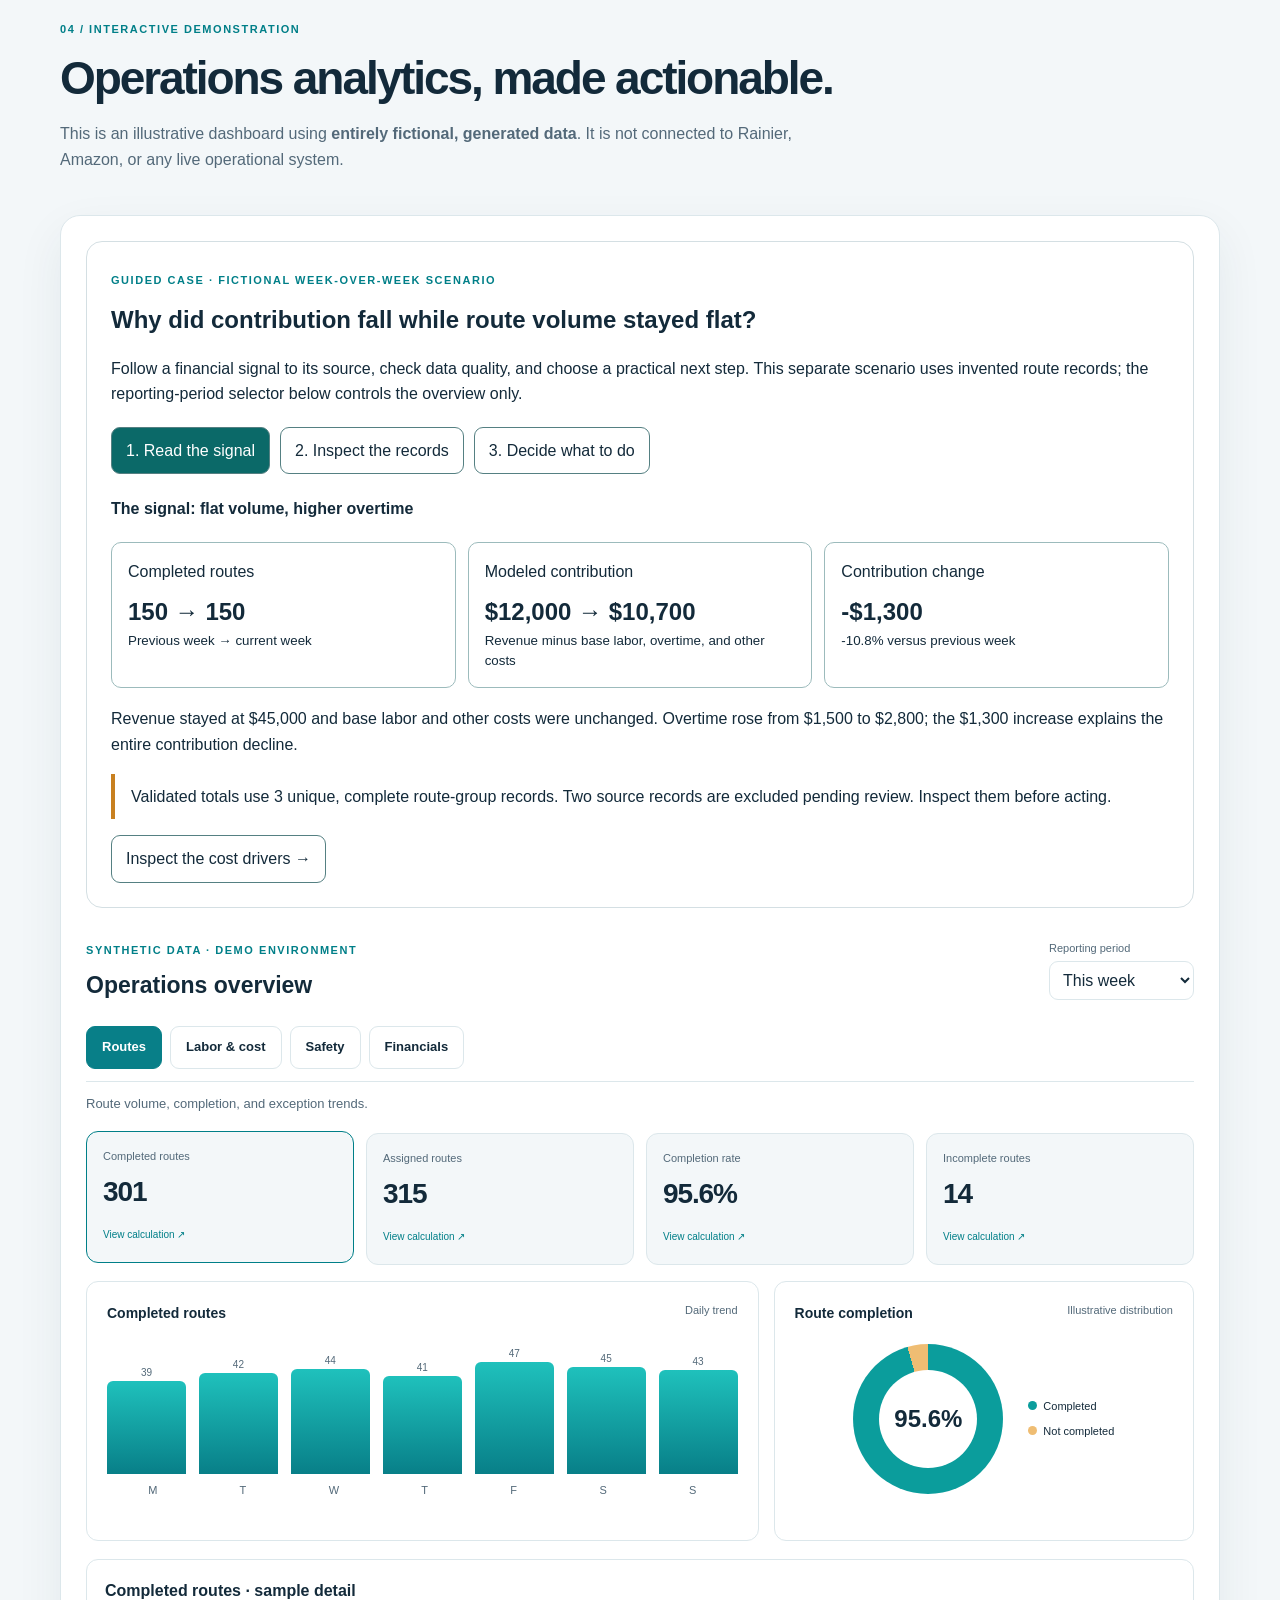
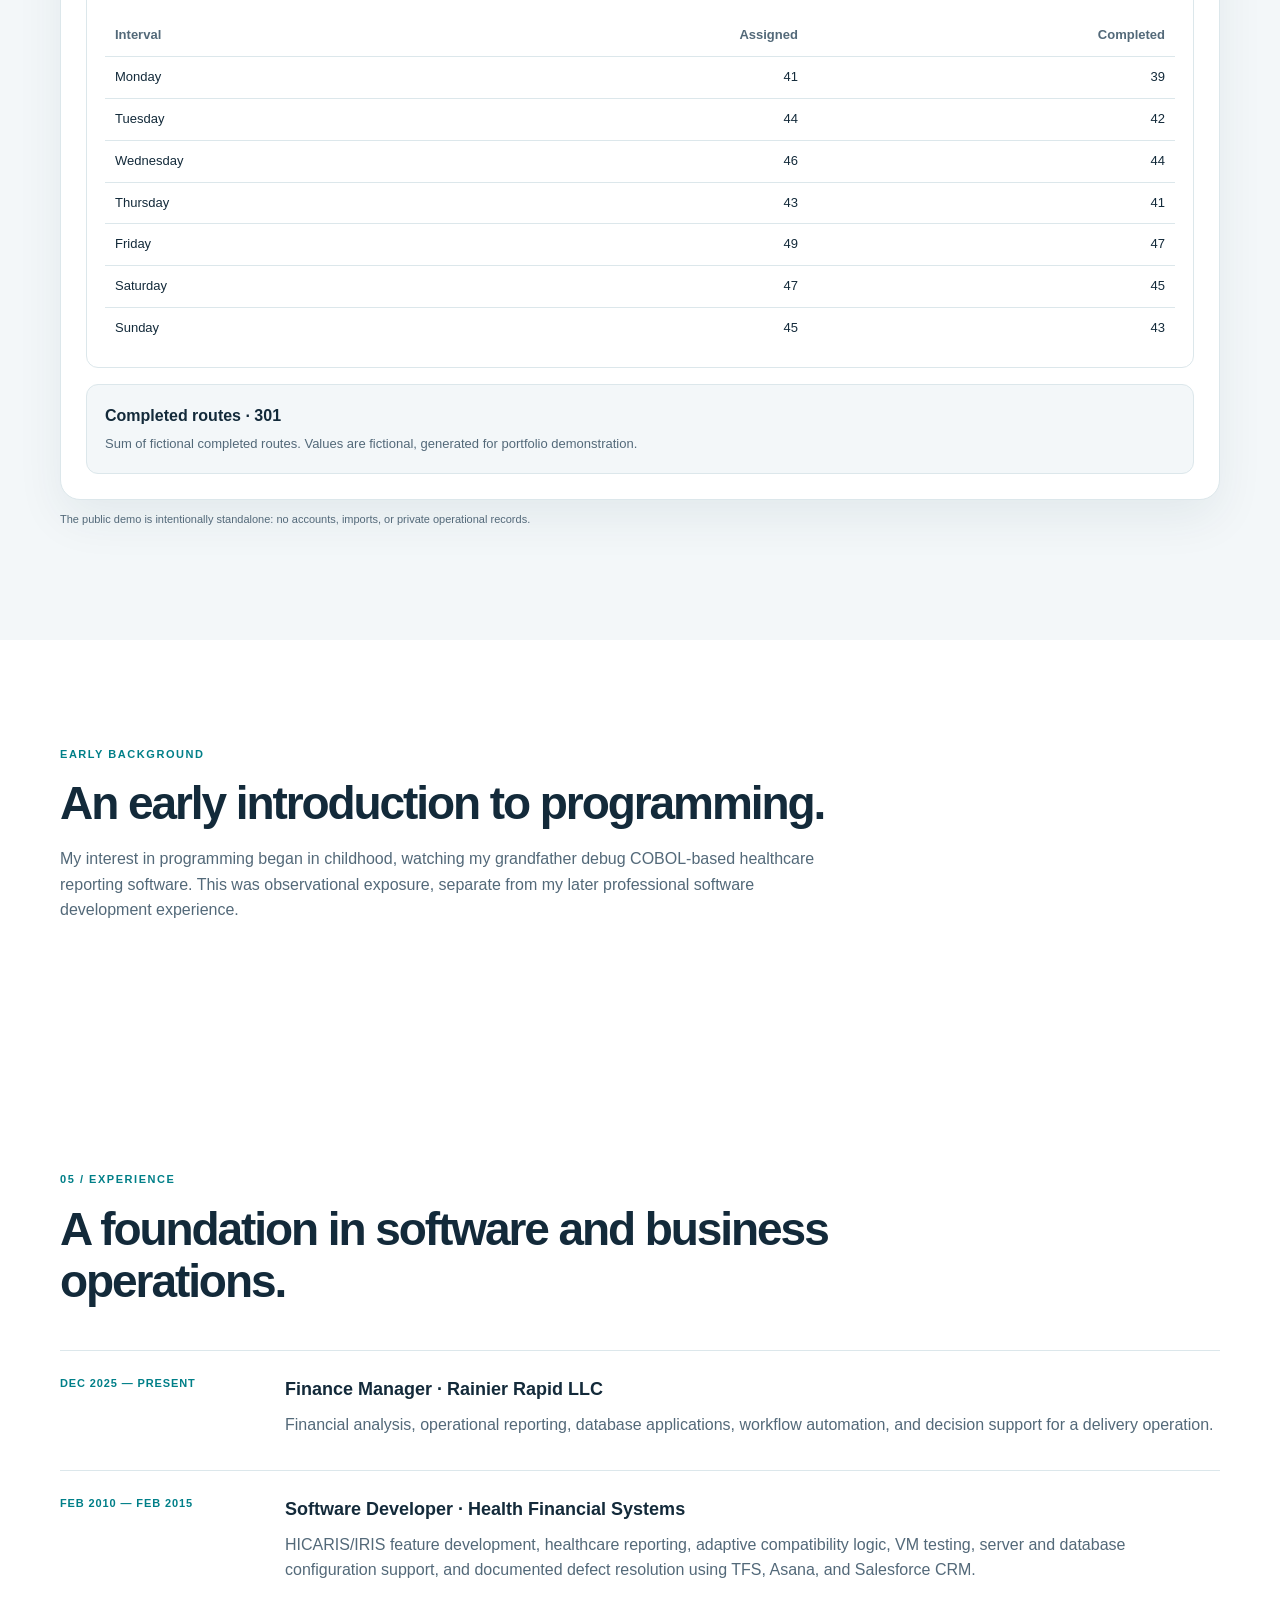
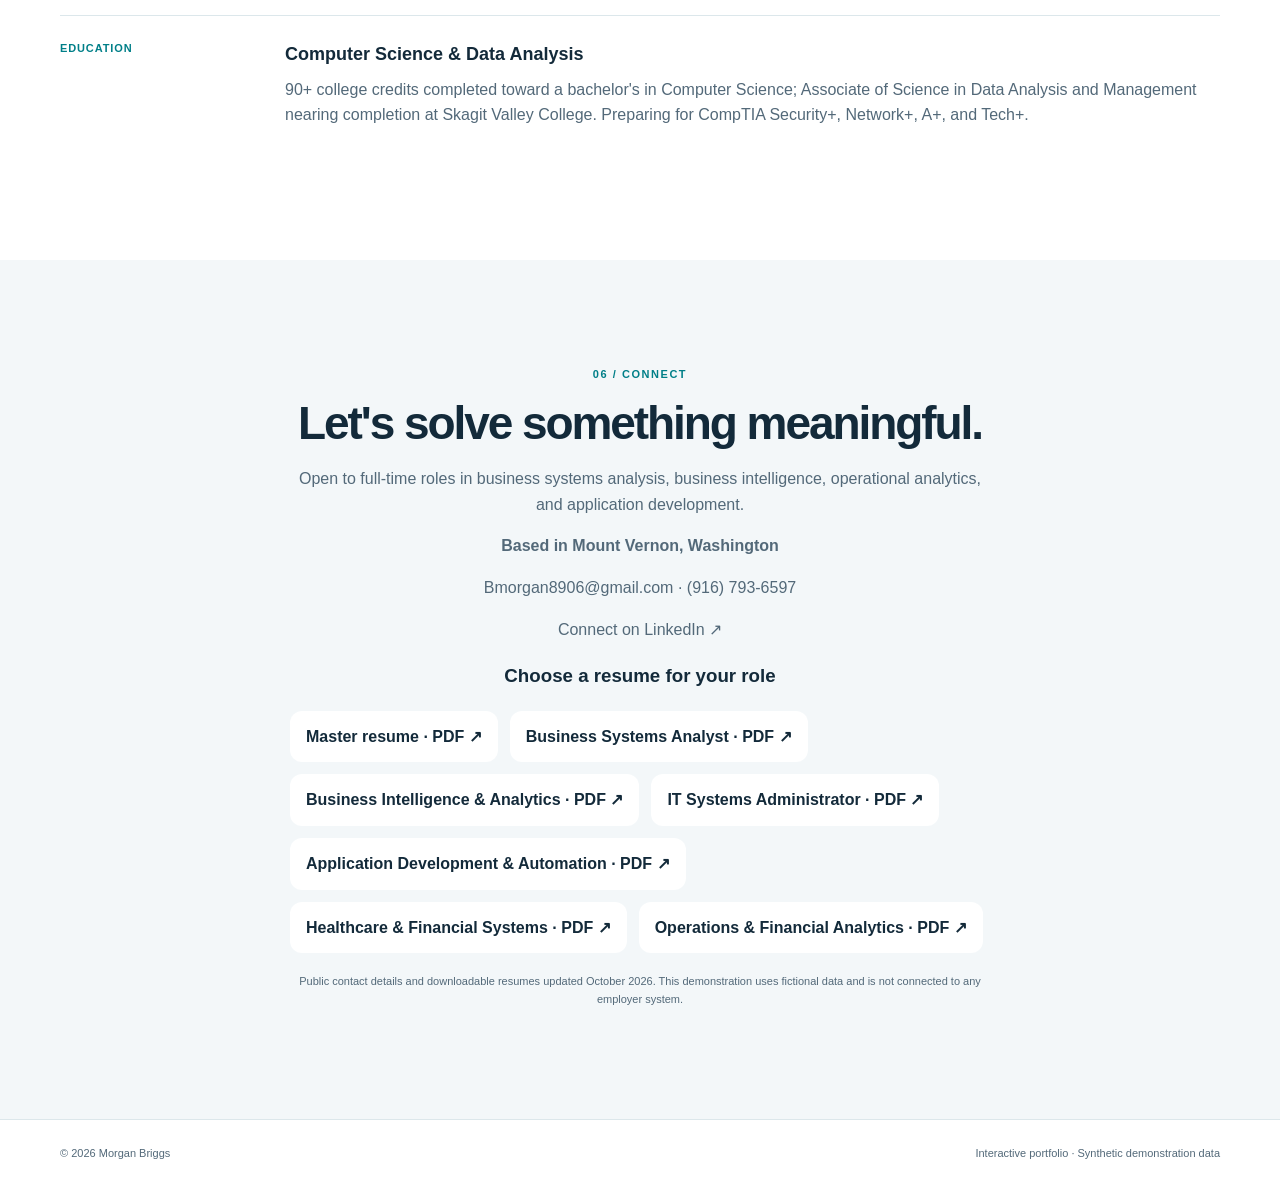
==== commit 377187b9: "Expand confirmed HFS development experience and refresh resume downloads" ====
--- a/index.html
+++ b/index.html
@@ -3,7 +3,7 @@
 <body><a class="skip" href="#main">Skip to content</a><header class="topbar"><div class="shell nav"><a class="brand" href="#home"><span class="monogram">MB</span><span>Morgan Briggs<span class="brand-sub">SYSTEMS · ANALYTICS · AUTOMATION</span></span></a><nav aria-label="Main navigation"><a href="#about">About</a><a href="#projects">Projects</a><a href="#case-study">Case study</a><a href="#dashboard">Live demo</a><a href="#experience">Experience</a><a href="#contact">Contact</a><a href="https://www.linkedin.com/in/morgan-briggs-b43a10334" target="_blank" rel="noopener noreferrer">LinkedIn ↗</a></nav><button id="themeToggle" class="theme" aria-label="Switch color theme">☾ <span>Theme</span></button></div></header>
 <main id="main"><section class="hero shell" id="home"><div class="hero-copy"><div class="eyebrow"><span class="pulse"></span> BUSINESS SYSTEMS & SOFTWARE DEVELOPMENT</div><h1>Building systems that turn <em>complex operations</em> into clear decisions.</h1><p class="lead">I'm Morgan Briggs, a software and business systems professional working at the intersection of application development, operational analytics, financial modeling, and automation.</p><div class="actions"><a class="btn primary" href="#projects">Explore my work <span>↗</span></a><a class="btn secondary" href="#dashboard">Try the dashboard →</a></div><div class="hero-stats"><div><strong>Operational</strong><span>KPI design</span></div><div><strong>Financial</strong><span>Recovery & reconciliation</span></div><div><strong>Workflow</strong><span>Automation</span></div></div><p class="fine">Selected capabilities; see case study for context.</p></div><div class="hero-portrait"><img src="images/morgan-briggs-headshot.jpg" alt="Professional portrait of Morgan Briggs in a charcoal blazer and white shirt" width="1071" height="1428" fetchpriority="high"><div class="portrait-caption"><span>SOFTWARE · SYSTEMS · ANALYTICS</span><strong>Building practical solutions with measurable impact.</strong></div></div></section>
 <section class="section muted" id="about"><div class="shell"><div class="section-head"><span class="kicker">01 / PROFILE</span><h2>Business insight meets technical execution.</h2></div><div class="about-grid"><div class="about-intro"><img class="about-headshot" src="images/morgan-briggs-headshot.jpg" alt="Morgan Briggs professional headshot" width="1071" height="1428" loading="lazy"><p class="big-copy">I define problems, design workflows, develop tools, and validate outcomes—connecting business priorities to practical software solutions.</p></div><div class="skill-groups"><div><h3>Engineering</h3><p>C# · ASP.NET · SQL · PowerShell · VBA · Microsoft Access · SQLite · Database design</p></div><div><h3>Analytics & operations</h3><p>KPI architecture · Financial modeling · Reporting automation · Process improvement</p></div><div><h3>Administration & delivery</h3><p>Salesforce · Enterprise application administration · Role-based access · AI-assisted development and testing</p></div></div></div></div></section>
-<section class="section" id="projects"><div class="shell"><div class="section-head"><span class="kicker">02 / SELECTED WORK</span><h2>Systems built around real operational needs.</h2><p>Project descriptions distinguish working internal systems from the fictional public demonstration below.</p></div><div class="project-grid"><article class="project feature"><div class="project-meta">FEATURED PROJECT <span>OPERATIONS PLATFORM</span></div><h3>Rainier Operations Management System</h3><p>Standardized six managers' contradictory KPI reports and evolved Excel/Access workflows into a local SQLite-backed dashboard with staged imports, analytics, and PowerShell/Slack automation; dashboard refinement continues.</p><div class="tags"><span>SQLite / Access / SQL</span><span>PowerShell / Slack</span><span>Excel / VBA</span><span>Reporting</span><span>Workflow design</span></div><div class="impact"><div><b>Hours → minutes</b><small>Daily roster preparation, from manual workflow to VBA and then Access</small></div><div><b>48+ → ~6 hours/week</b><small>Estimated organization-wide reporting preparation; at least 87.5% reduction. Assumptions in case study.</small></div></div><a class="text-link" href="#case-study">Read the technical case study ↗</a> · <a class="text-link" href="#dashboard">Explore synthetic dashboard demo ↗</a></article><article class="project"><div class="project-meta">SOFTWARE ENGINEERING <span>HEALTHCARE REPORTING</span></div><h3>Healthcare Reporting & Access Systems</h3><p>Developed and customized customer-facing reporting functionality using C#, ASP.NET, and databases, including authentication, permissions, queries, and automated report processing.</p><div class="tags"><span>C#</span><span>ASP.NET</span><span>SQL Server</span><span>Salesforce</span><span>RBAC</span></div><p class="project-note">Work performed at Health Financial Systems.</p></article><article class="project"><div class="project-meta">FINANCIAL ANALYTICS <span>DECISION SUPPORT</span></div><h3>Dispatch Profitability: Workbook Audit and Costing Prototype</h3><p>Investigated inconsistencies in a company-average cost model and designed a separate, testable framework for individual driver costs, shared overhead and verified sweep assistance.</p><div class="tags"><span>Cost modeling</span><span>Reconciliation</span><span>Fictional demo</span></div><p class="project-note">Proposed framework; tax, PTO and expense assumptions need confirmation. No implementation or measured savings claimed.</p><a class="text-link" href="dispatch-profitability.html">Try the dispatch profitability demo ↗</a><p><a class="text-link" href="dispatch-profitability.html#workbook-sample">Review the fictional Excel work sample ↗</a></p></article><article class="project"><div class="project-meta">FINANCIAL ANALYSIS <span>HIRING &amp; ONBOARDING</span></div><h3>Recruiting &amp; Training Economics</h3><p>A separate cohort analysis bringing training receipts together with recruiting services, staff effort, uniforms and training labor.</p><div class="tags"><span>Cost analysis</span><span>Reconciliation</span><span>Fictional demo</span></div><p class="project-note">Illustrative inputs and unresolved burden assumptions; no measured savings claimed.</p><a class="text-link" href="recruiting-training.html">Explore recruiting &amp; training economics ↗</a></article></div></div></section>
+<section class="section" id="projects"><div class="shell"><div class="section-head"><span class="kicker">02 / SELECTED WORK</span><h2>Systems built around real operational needs.</h2><p>Project descriptions distinguish working internal systems from the fictional public demonstration below.</p></div><div class="project-grid"><article class="project feature"><div class="project-meta">FEATURED PROJECT <span>OPERATIONS PLATFORM</span></div><h3>Rainier Operations Management System</h3><p>Standardized six managers' contradictory KPI reports and evolved Excel/Access workflows into a local SQLite-backed dashboard with staged imports, analytics, and PowerShell/Slack automation; dashboard refinement continues.</p><div class="tags"><span>SQLite / Access / SQL</span><span>PowerShell / Slack</span><span>Excel / VBA</span><span>Reporting</span><span>Workflow design</span></div><div class="impact"><div><b>Hours → minutes</b><small>Daily roster preparation, from manual workflow to VBA and then Access</small></div><div><b>48+ → ~6 hours/week</b><small>Estimated organization-wide reporting preparation; at least 87.5% reduction. Assumptions in case study.</small></div></div><a class="text-link" href="#case-study">Read the technical case study ↗</a> · <a class="text-link" href="#dashboard">Explore synthetic dashboard demo ↗</a></article><article class="project"><div class="project-meta">SOFTWARE ENGINEERING <span>HEALTHCARE REPORTING</span></div><h3>Healthcare Reporting & Access Systems</h3><p>Developed original features and enhancements for HICARIS/IRIS healthcare reporting applications using C#, ASP.NET, Delphi, Java, HTML, CSS, XML, SQL, and VBA, alongside customer authentication, permissions, queries, and automated report processing.</p><p>Built adaptive logic for browser, operating-system, and Excel-version differences; configured virtual machines and tested compatibility. Supported Windows Server, SQL Server, web application, and database configuration.</p><p>Used TFS for version control, completed assigned Asana defects and tasks, and documented defect investigations and resolutions in Salesforce CRM.</p><div class="tags"><span>C#</span><span>ASP.NET</span><span>SQL Server</span><span>Salesforce</span><span>RBAC</span></div><p class="project-note">Work performed at Health Financial Systems.</p></article><article class="project"><div class="project-meta">FINANCIAL ANALYTICS <span>DECISION SUPPORT</span></div><h3>Dispatch Profitability: Workbook Audit and Costing Prototype</h3><p>Investigated inconsistencies in a company-average cost model and designed a separate, testable framework for individual driver costs, shared overhead and verified sweep assistance.</p><div class="tags"><span>Cost modeling</span><span>Reconciliation</span><span>Fictional demo</span></div><p class="project-note">Proposed framework; tax, PTO and expense assumptions need confirmation. No implementation or measured savings claimed.</p><a class="text-link" href="dispatch-profitability.html">Try the dispatch profitability demo ↗</a><p><a class="text-link" href="dispatch-profitability.html#workbook-sample">Review the fictional Excel work sample ↗</a></p></article><article class="project"><div class="project-meta">FINANCIAL ANALYSIS <span>HIRING &amp; ONBOARDING</span></div><h3>Recruiting &amp; Training Economics</h3><p>A separate cohort analysis bringing training receipts together with recruiting services, staff effort, uniforms and training labor.</p><div class="tags"><span>Cost analysis</span><span>Reconciliation</span><span>Fictional demo</span></div><p class="project-note">Illustrative inputs and unresolved burden assumptions; no measured savings claimed.</p><a class="text-link" href="recruiting-training.html">Explore recruiting &amp; training economics ↗</a></article></div></div></section>
 <section class="section case-study" id="case-study"><div class="shell"><div class="section-head"><span class="kicker">03 / ENGINEERING CASE STUDY</span><h2>Rainier Operations Management System</h2><p>Six managers. Conflicting KPIs. One consistent reporting workflow.</p></div>
 <div class="case-summary" aria-label="Project at a glance">
  <article><span class="case-label">BUSINESS CHALLENGE</span><h3>Reports disagreed</h3><p>Six managers maintained independent spreadsheets with inconsistent KPI calculations. Reporting took time and produced conflicting information.</p></article>
@@ -38,5 +38,6 @@
 <article class="work-sample-teaser"><span class="case-label">INSPECT THE ENGINEERING</span><h3>Code, data provenance and recorded acceptance evidence</h3><p>Inspect a small SQL schema, a latest-revision query and a read-only PowerShell export adaptation. Then follow a reproduced schedule-validation gap through correction and focused verification, with a separate recorded roster save/restore test.</p><p><a class="text-link" href="engineering-work-sample.html">Explore the technical work sample and evidence ↗</a></p><p class="fine">Independent sample code and recorded application tests are clearly separated. All published example records are fictional.</p></article><div class="ownership-panel"><span class="case-label">ENGINEERING OWNERSHIP</span><h3>What I personally bring to the work</h3><p>I define requirements and business rules, design the data and reporting workflows, review code, debug where I can, test real operating scenarios, identify defects, direct corrections, and accept features against operational needs. AI accelerates prototyping and implementation within that process.</p></div>
 <details class="technical-detail"><summary>Read the full technical story, earlier import behavior, and impact assumptions</summary><div class="case-layout"><article class="case-block"><h3>Business challenge</h3><p>Six managers maintained independent spreadsheets and reports, using inconsistent KPI definitions and calculations. The resulting reports contradicted one another, consumed recurring preparation time, and made it difficult for ownership, operations, HR, and dispatch to work from a consistent view.</p></article><article class="case-block"><h3>Excel standardization</h3><p>I consolidated reporting in Excel, standardized KPI definitions and calculations, and used formulas, VBA, and imports to connect financial statements, revenue, expenses, labor ratios, driver metrics, fleet costs, and period comparisons. This established a common reporting foundation before the newer dashboard.</p></article><article class="case-block"><h3>Access relational foundation</h3><p>I designed the Access relational schema, table relationships, keys, indexes, and SQL queries supporting employee and driver records, route data, rosters, vehicle assignments, and operational reporting. Rebuilding the earlier Excel VBA roster workflow in Access addressed recurring workbook overwrite and repair problems. Initial roster preparation fell from 60-90 minutes to under three minutes; dispatchers still verify and adjust assignments when final route information arrives.</p></article><article class="case-block"><h3>Current dashboard architecture</h3><p>SQLite is the primary working database for records and saved history, including payroll, attendance, and roster-related data. Access remains an original, read-only source supported through the Raw Access database refresh import, which preserves the original file and stages its data. JSON supplies canonical inputs and supporting saved data; generated dashboard HTML also carries display data. Normal dashboard use works from SQLite and saved/generated data without requiring a live Access connection.</p></article><article class="case-block"><h3>Automation and analytics</h3><p>PowerShell automation supports data-processing workflows and Slack messaging. A standardized KPI engine applies common definitions and calculations to dashboard analytics and management reports. Operational and financial views connect workforce and route information with cost analysis, trends, and management decisions. A fully burdened driver-cost model and rolling 13-week cash flow forecast complement this reporting work.</p></article><article class="case-block"><h3>Two distinct import generations</h3><p>Earlier Access imports used fail-fast behavior: an error stopped processing, records already imported could remain, and a corrected file could be retried with prior partial records replaced. That retry-and-replace workflow belongs to the older Access implementation. Current dashboard imports first stage data, validate it, present issues for user correction, automatically revalidate corrected data, and commit after validation succeeds. The dashboard automatically commits at that point. This staged workflow is distinct from the older partial-record recovery process.</p></article><article class="case-block"><h3>Engineering ownership and AI-assisted development</h3><p>I own requirements, business rules, workflow design, operational testing, and acceptance. I use AI to accelerate prototyping, framework development, and implementation. I personally review code, debug where I can, test features against real operating scenarios, identify problems, direct corrections, and repeat validation until the feature meets the operational requirement. AI assistance is part of development; responsibility for the requirements and accepted behavior remains mine.</p></article><article class="case-block"><h3>Reporting impact: estimates and assumptions</h3><p>Estimated organization-wide reporting preparation across six managers fell from at least 48 hours to about 6 hours per week: (48 - 6) / 48 = 87.5%, or at least an 87.5% reduction using 48 as the conservative baseline. My own workload fell from about 20 to about 2 hours weekly: (20 - 2) / 20 = 90%. These are approximate before-and-after workload estimates for comparable recurring reporting preparation, not formal time-study measurements. They assume similar reporting scope and cadence. Personal time is included in the organization-wide total and must not be added again. Savings reflect the combined standardization and automation effort, rather than the dashboard alone; they do not establish payroll savings or eliminated positions.</p></article><article class="case-block"><h3>Implemented work and planned expansion</h3><p>The local working architecture includes SQLite, supported read-only Access refresh, supporting JSON/HTML data, staged dashboard imports, standardized KPI calculations, dashboard analytics, and PowerShell/Slack automation. Dashboard refinement and operational testing continue. SharePoint, Microsoft Graph, and Microsoft 365 multi-user synchronization are planned expansion work. They are not presented as completed synchronization or an implemented cloud deployment.</p></article><article class="case-block"><h3>Portfolio presentation</h3><p>Dashboard screenshots will be added after the dashboard is final, using independently generated synthetic data. The existing public interactive demonstration remains a separate fictional illustration, with no employer records or live operational connection.</p></article></div></details><p><a class="text-link" href="Rainier_Operations_Management_System_Case_Study.pdf" download>Download case study · PDF ↗</a></p></div></section>
 <section class="section muted" id="dashboard"><div class="shell"><div class="section-head"><span class="kicker">04 / INTERACTIVE DEMONSTRATION</span><h2>Operations analytics, made actionable.</h2><p>This is an illustrative dashboard using <strong>entirely fictional, generated data</strong>. It is not connected to Rainier, Amazon, or any live operational system.</p></div><div class="demo"><section class="investigation" aria-labelledby="investigationTitle"><span class="demo-label">GUIDED CASE · FICTIONAL WEEK-OVER-WEEK SCENARIO</span><h3 id="investigationTitle">Why did contribution fall while route volume stayed flat?</h3><p>Follow a financial signal to its source, check data quality, and choose a practical next step. This separate scenario uses invented route records; the reporting-period selector below controls the overview only.</p><div class="investigation-steps" aria-label="Investigation steps"><button type="button" id="investigateSignal" aria-pressed="true">1. Read the signal</button><button type="button" id="investigateRecords" aria-pressed="false">2. Inspect the records</button><button type="button" id="investigateAction" aria-pressed="false">3. Decide what to do</button></div><div id="investigationPanel" aria-live="polite"></div><noscript>Enable JavaScript to explore the fictional investigation.</noscript></section><div class="demo-head"><div><span class="demo-label">SYNTHETIC DATA · DEMO ENVIRONMENT</span><h3>Operations overview</h3></div><div class="demo-controls"><label for="period">Reporting period</label><select id="period"><option value="week">This week</option><option value="prior">Previous week</option><option value="month">This month</option></select></div></div><div class="view-tabs" role="tablist" aria-label="Dashboard analytics views"><button type="button" class="view-tab" role="tab" data-view="routes" aria-selected="true">Routes</button><button type="button" class="view-tab" role="tab" data-view="labor" aria-selected="false">Labor & cost</button><button type="button" class="view-tab" role="tab" data-view="safety" aria-selected="false">Safety</button><button type="button" class="view-tab" role="tab" data-view="finance" aria-selected="false">Financials</button></div><p id="viewDescription" class="view-description"></p><div class="kpi-grid" id="kpis"></div><div class="charts"><div class="chart-panel"><div class="chart-title"><h4 id="trendTitle">Completed routes</h4><span id="trendSubtitle">Daily trend</span></div><div id="bars" class="bars" role="img" aria-label="Synthetic route completion chart"></div><div id="days" class="days"></div></div><div class="chart-panel"><div class="chart-title"><h4 id="mixTitle">Performance mix</h4><span id="mixSubtitle">Illustrative distribution</span></div><div class="donut-wrap"><div class="donut" id="donut"><span id="donutValue">96%</span></div><div class="legend"><span><i class="legend-dot success"></i><span id="mixGood">Completed</span></span><span><i class="legend-dot caution"></i><span id="mixBad">Exceptions</span></span></div></div></div></div><div class="detail-table-wrap"><h4 id="tableTitle">Synthetic detail records</h4><div id="detailTable"></div></div><div class="drill" id="drill" aria-live="polite"><strong>Select a KPI card to see the detail.</strong><p>Use the period selector to explore different fictional reporting snapshots.</p></div></div><p class="fine">The public demo is intentionally standalone: no accounts, imports, or private operational records.</p></div></section>
-<section class="section" id="experience"><div class="shell"><div class="section-head"><span class="kicker">05 / EXPERIENCE</span><h2>A foundation in software and business operations.</h2></div><div class="timeline"><article><span>DEC 2025 — PRESENT</span><div><h3>Finance Manager · Rainier Rapid LLC</h3><p>Financial analysis, operational reporting, database applications, workflow automation, and decision support for a delivery operation.</p></div></article><article><span>FEB 2010 — FEB 2015</span><div><h3>Software Developer · Health Financial Systems</h3><p>Customer reporting applications, SQL databases, authentication and permissions, Salesforce customization, and reporting automation.</p></div></article><article><span>EDUCATION</span><div><h3>Computer Science & Data Analysis</h3><p>90+ college credits completed toward a bachelor's in Computer Science; Associate of Science in Data Analysis and Management nearing completion at Skagit Valley College. Preparing for CompTIA Security+, Network+, A+, and Tech+.</p></div></article></div></div></section>
+<section class="section" id="programming-background"><div class="shell"><div class="section-head"><span class="kicker">EARLY BACKGROUND</span><h2>An early introduction to programming.</h2><p>My interest in programming began in childhood, watching my grandfather debug COBOL-based healthcare reporting software. This was observational exposure, separate from my later professional software development experience.</p></div></div></section>
+<section class="section" id="experience"><div class="shell"><div class="section-head"><span class="kicker">05 / EXPERIENCE</span><h2>A foundation in software and business operations.</h2></div><div class="timeline"><article><span>DEC 2025 — PRESENT</span><div><h3>Finance Manager · Rainier Rapid LLC</h3><p>Financial analysis, operational reporting, database applications, workflow automation, and decision support for a delivery operation.</p></div></article><article><span>FEB 2010 — FEB 2015</span><div><h3>Software Developer · Health Financial Systems</h3><p>HICARIS/IRIS feature development, healthcare reporting, adaptive compatibility logic, VM testing, server and database configuration support, and documented defect resolution using TFS, Asana, and Salesforce CRM.</p></div></article><article><span>EDUCATION</span><div><h3>Computer Science & Data Analysis</h3><p>90+ college credits completed toward a bachelor's in Computer Science; Associate of Science in Data Analysis and Management nearing completion at Skagit Valley College. Preparing for CompTIA Security+, Network+, A+, and Tech+.</p></div></article></div></div></section>
 <section class="contact section muted" id="contact"><div class="shell"><span class="kicker">06 / CONNECT</span><h2>Let's solve something meaningful.</h2><p>Open to full-time roles in business systems analysis, business intelligence, operational analytics, and application development.</p><p class="contact-location">Based in Mount Vernon, Washington</p><p><a href="mailto:Bmorgan8906@gmail.com">Bmorgan8906@gmail.com</a> · <a href="tel:+19167936597">(916) 793-6597</a></p><p><a href="https://www.linkedin.com/in/morgan-briggs-b43a10334" target="_blank" rel="noopener noreferrer">Connect on LinkedIn ↗</a></p><h3>Choose a resume for your role</h3><div class="resume-links"><a href="resumes/Morgan_Briggs_Master_Technical_Business_Systems_Resume.pdf" download>Master resume · PDF ↗</a><a href="resumes/Morgan_Briggs_01_Business_Systems_Analyst.pdf" download>Business Systems Analyst · PDF ↗</a><a href="resumes/Morgan_Briggs_02_Business_Intelligence_Analytics.pdf" download>Business Intelligence &amp; Analytics · PDF ↗</a><a href="resumes/Morgan_Briggs_03_IT_Systems_Administrator.pdf" download>IT Systems Administrator · PDF ↗</a><a href="resumes/Morgan_Briggs_04_Application_Developer_Automation.pdf" download>Application Development &amp; Automation · PDF ↗</a><a href="resumes/Morgan_Briggs_05_Healthcare_Financial_Systems.pdf" download>Healthcare &amp; Financial Systems · PDF ↗</a><a href="resumes/Morgan_Briggs_06_Operations_Financial_Analytics.pdf" download>Operations &amp; Financial Analytics · PDF ↗</a></div><p class="fine">Public contact details and downloadable resumes updated October 2026. This demonstration uses fictional data and is not connected to any employer system.</p></div></section></main><footer><div class="shell footer-inner"><span>© <span id="year"></span> Morgan Briggs</span><span>Interactive portfolio · Synthetic demonstration data</span></div></footer><script src="script.js"></script><script src="investigation.js"></script><script src="case-study.js"></script></body></html>
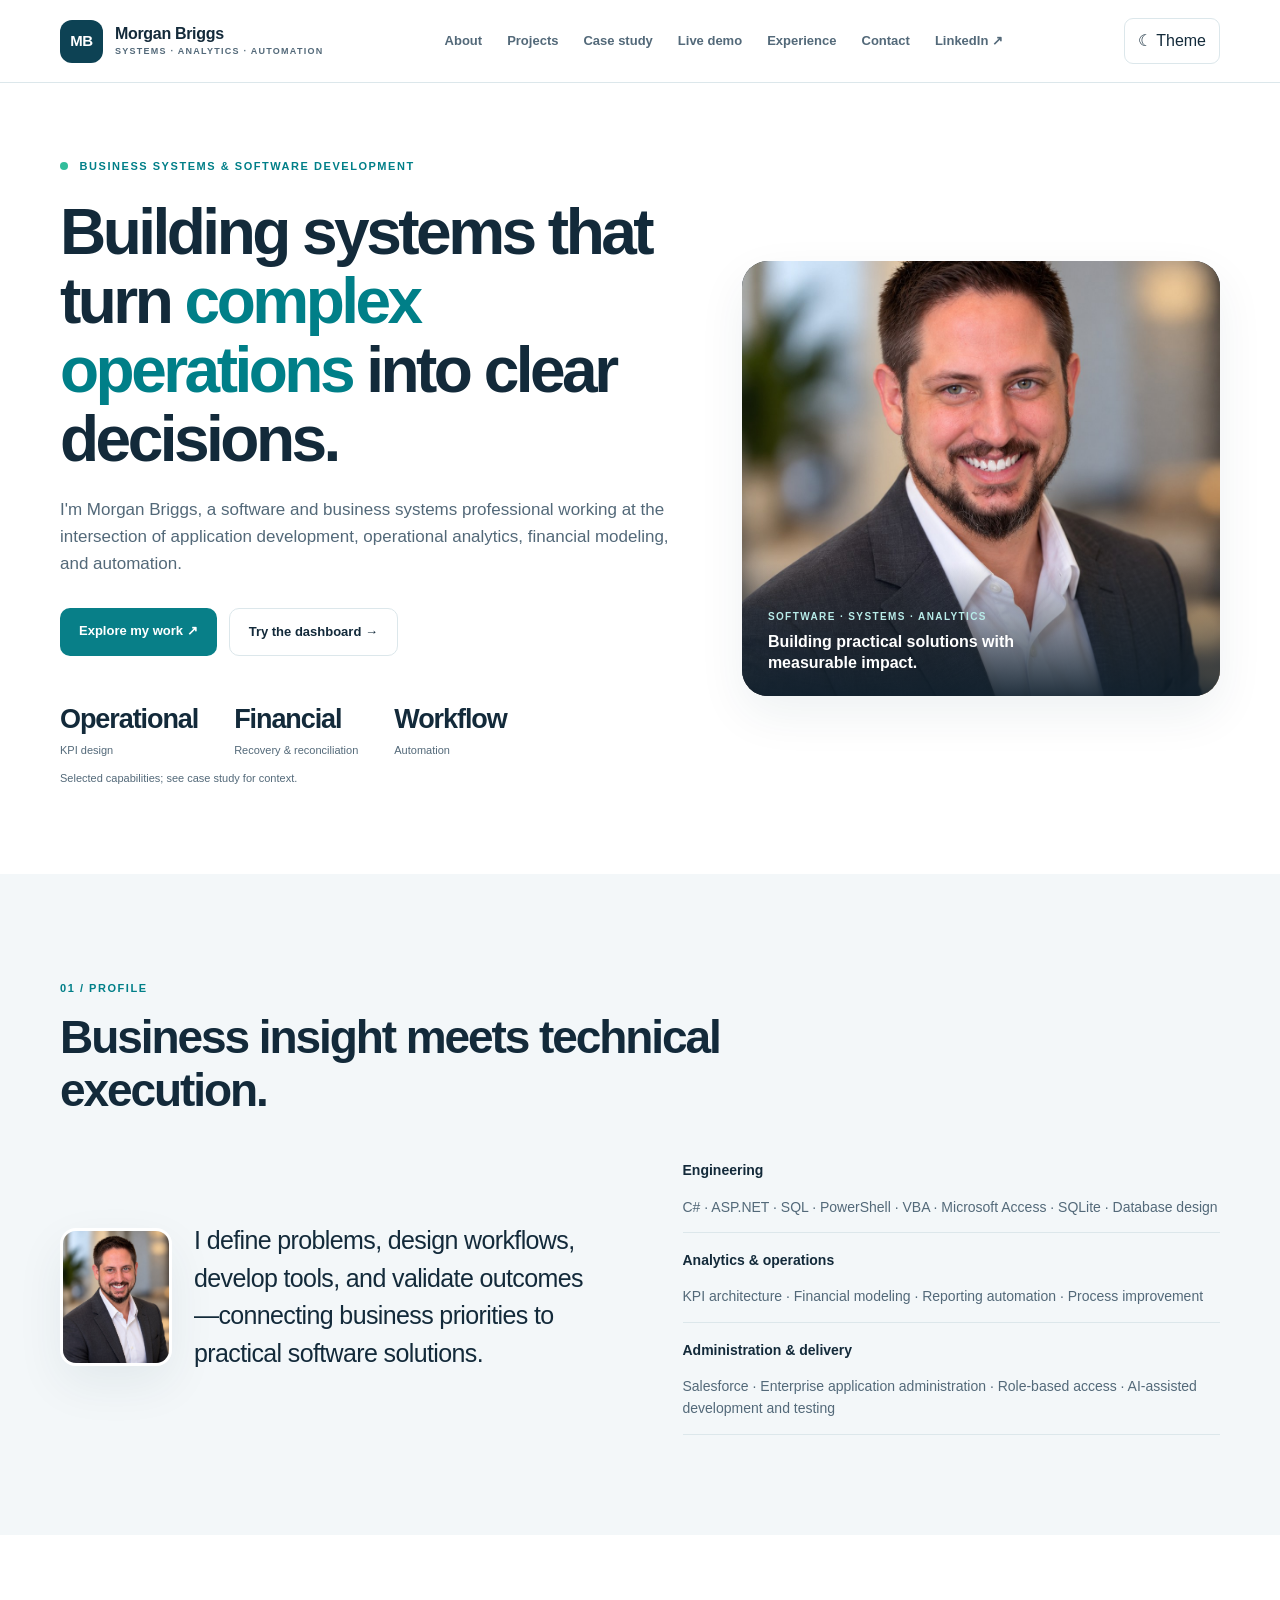
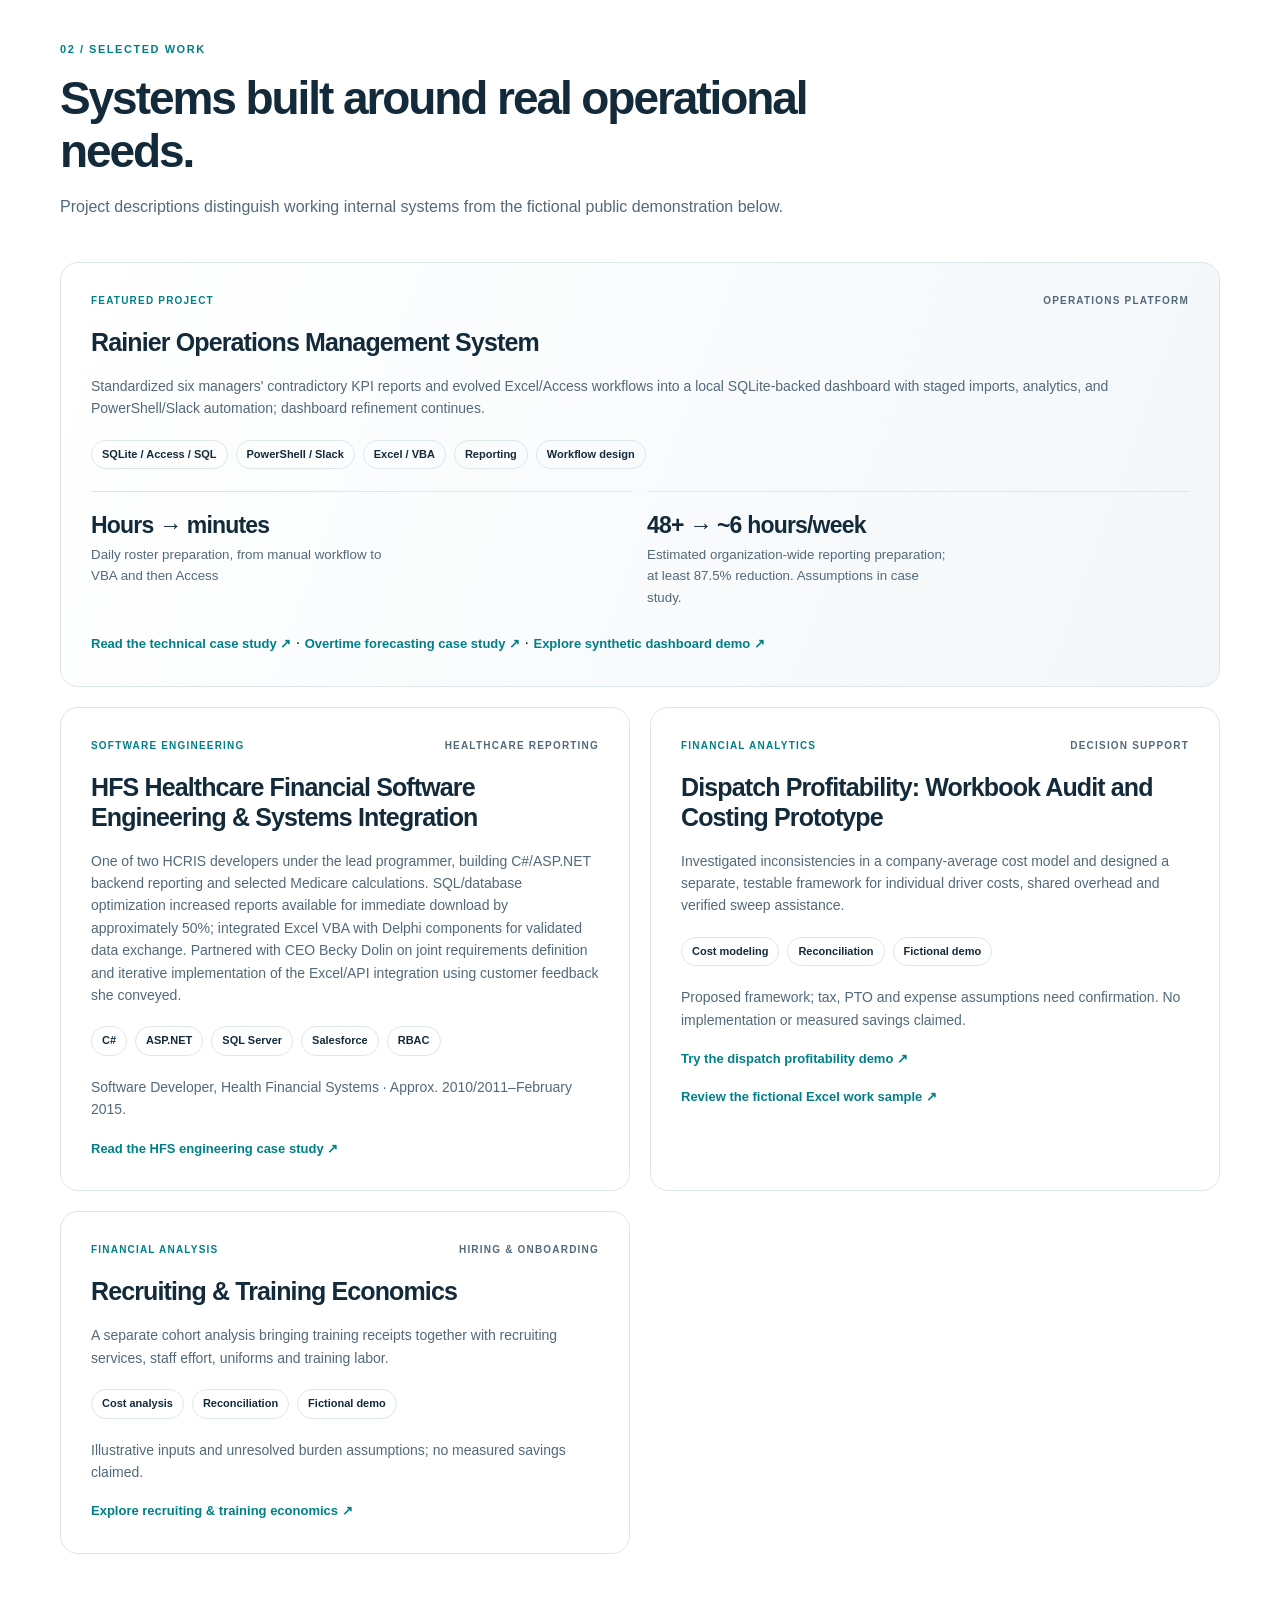
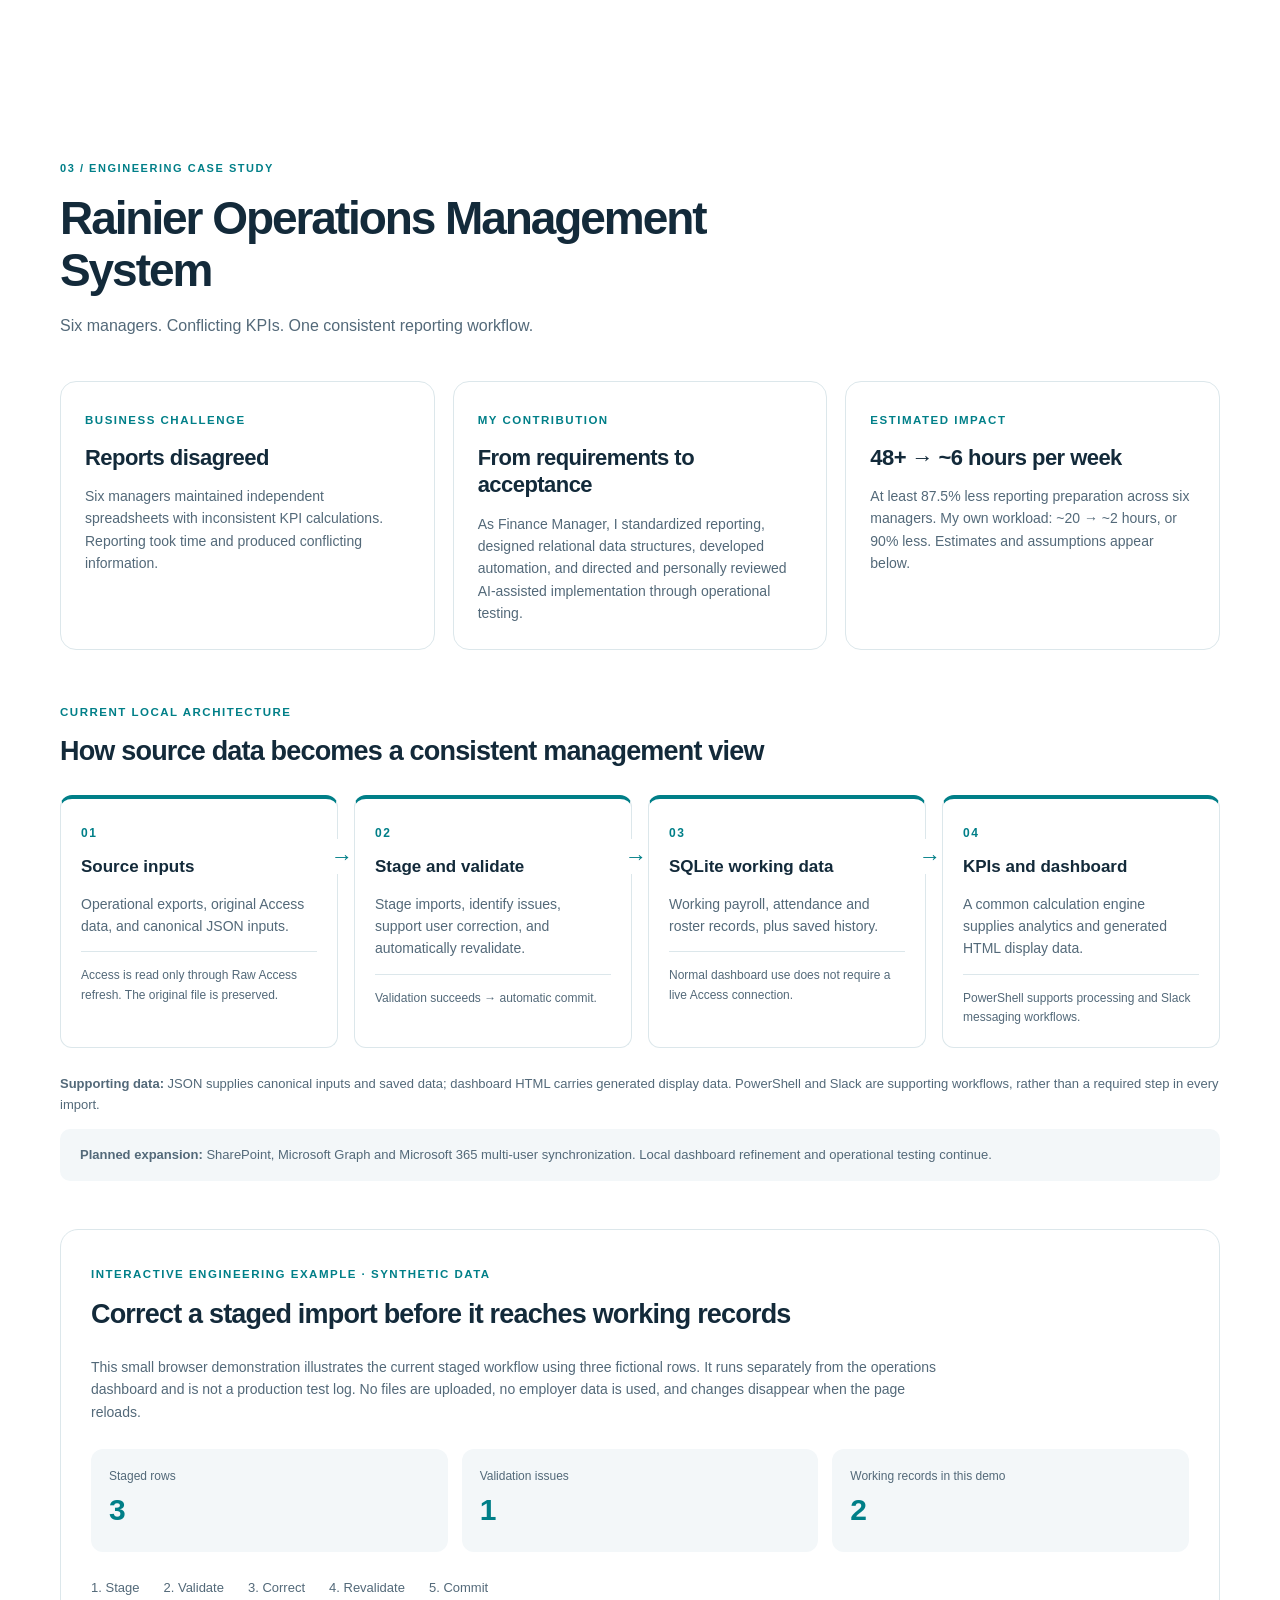
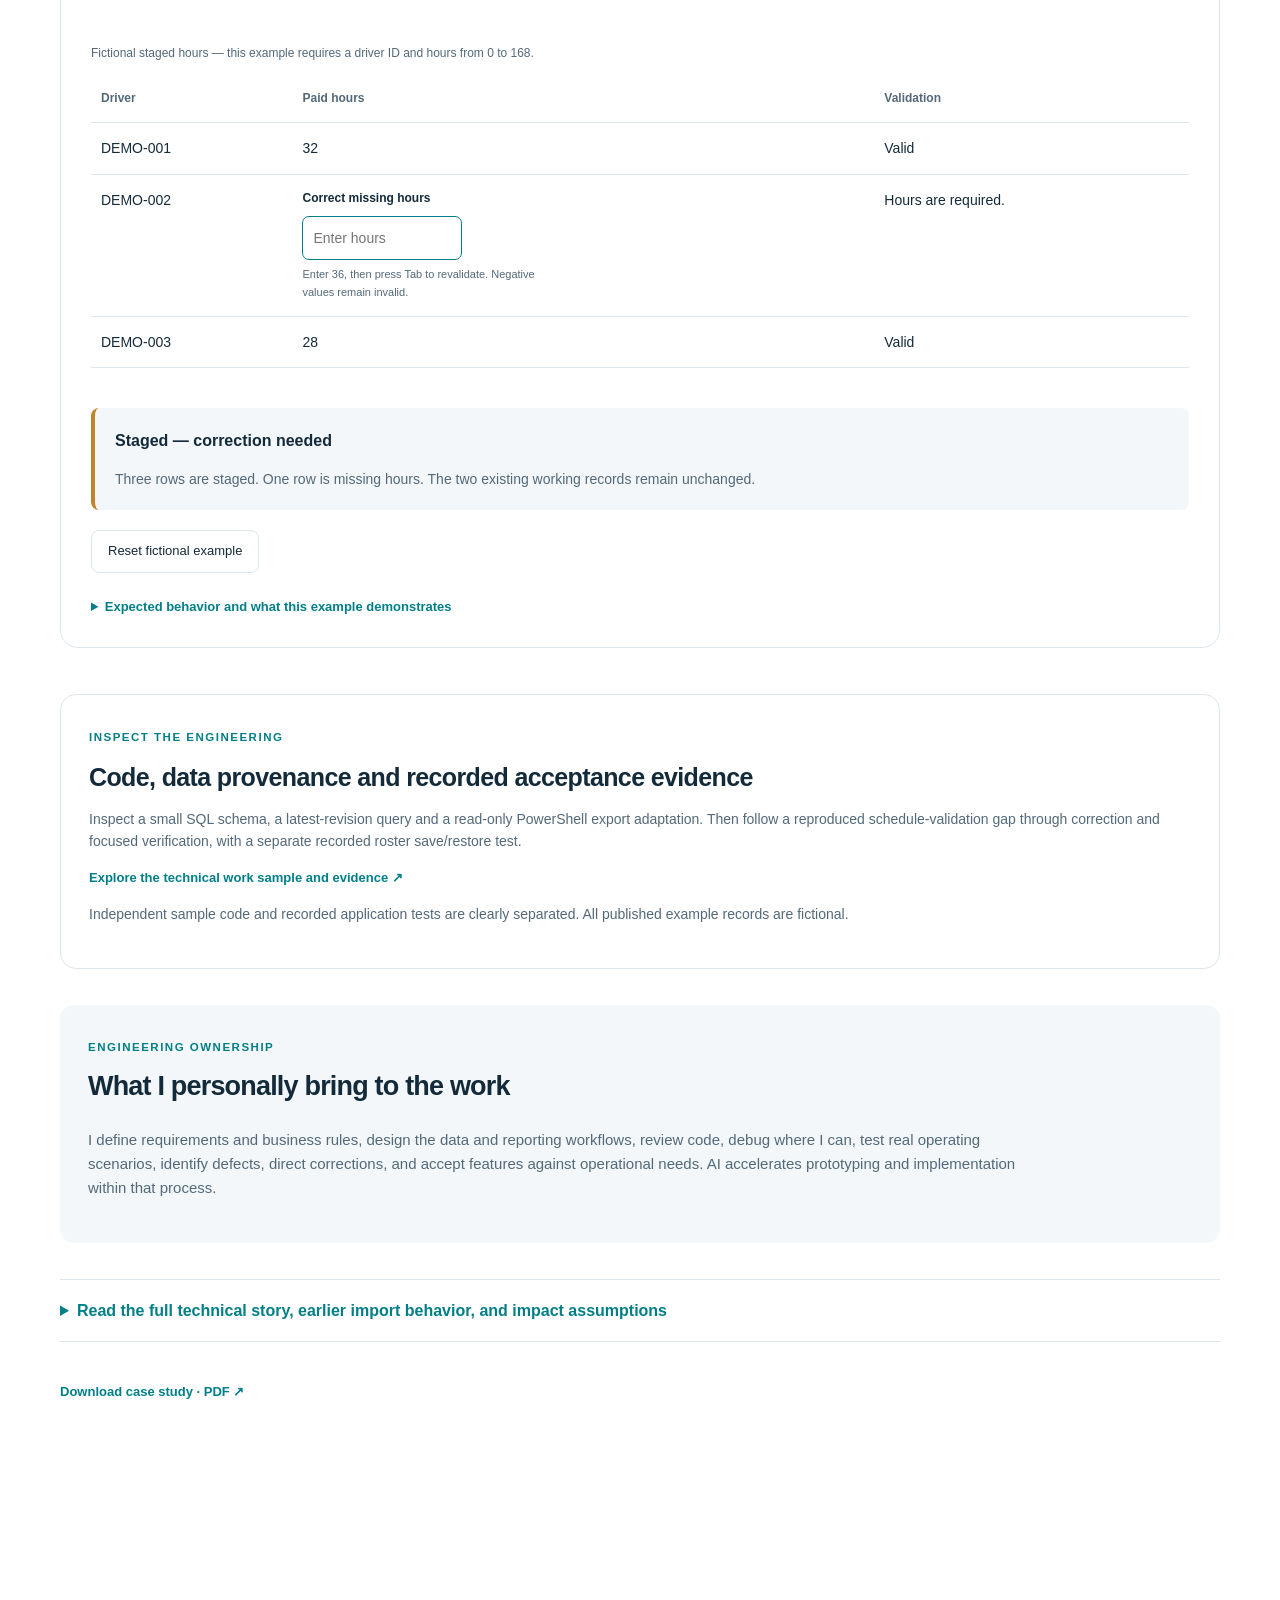
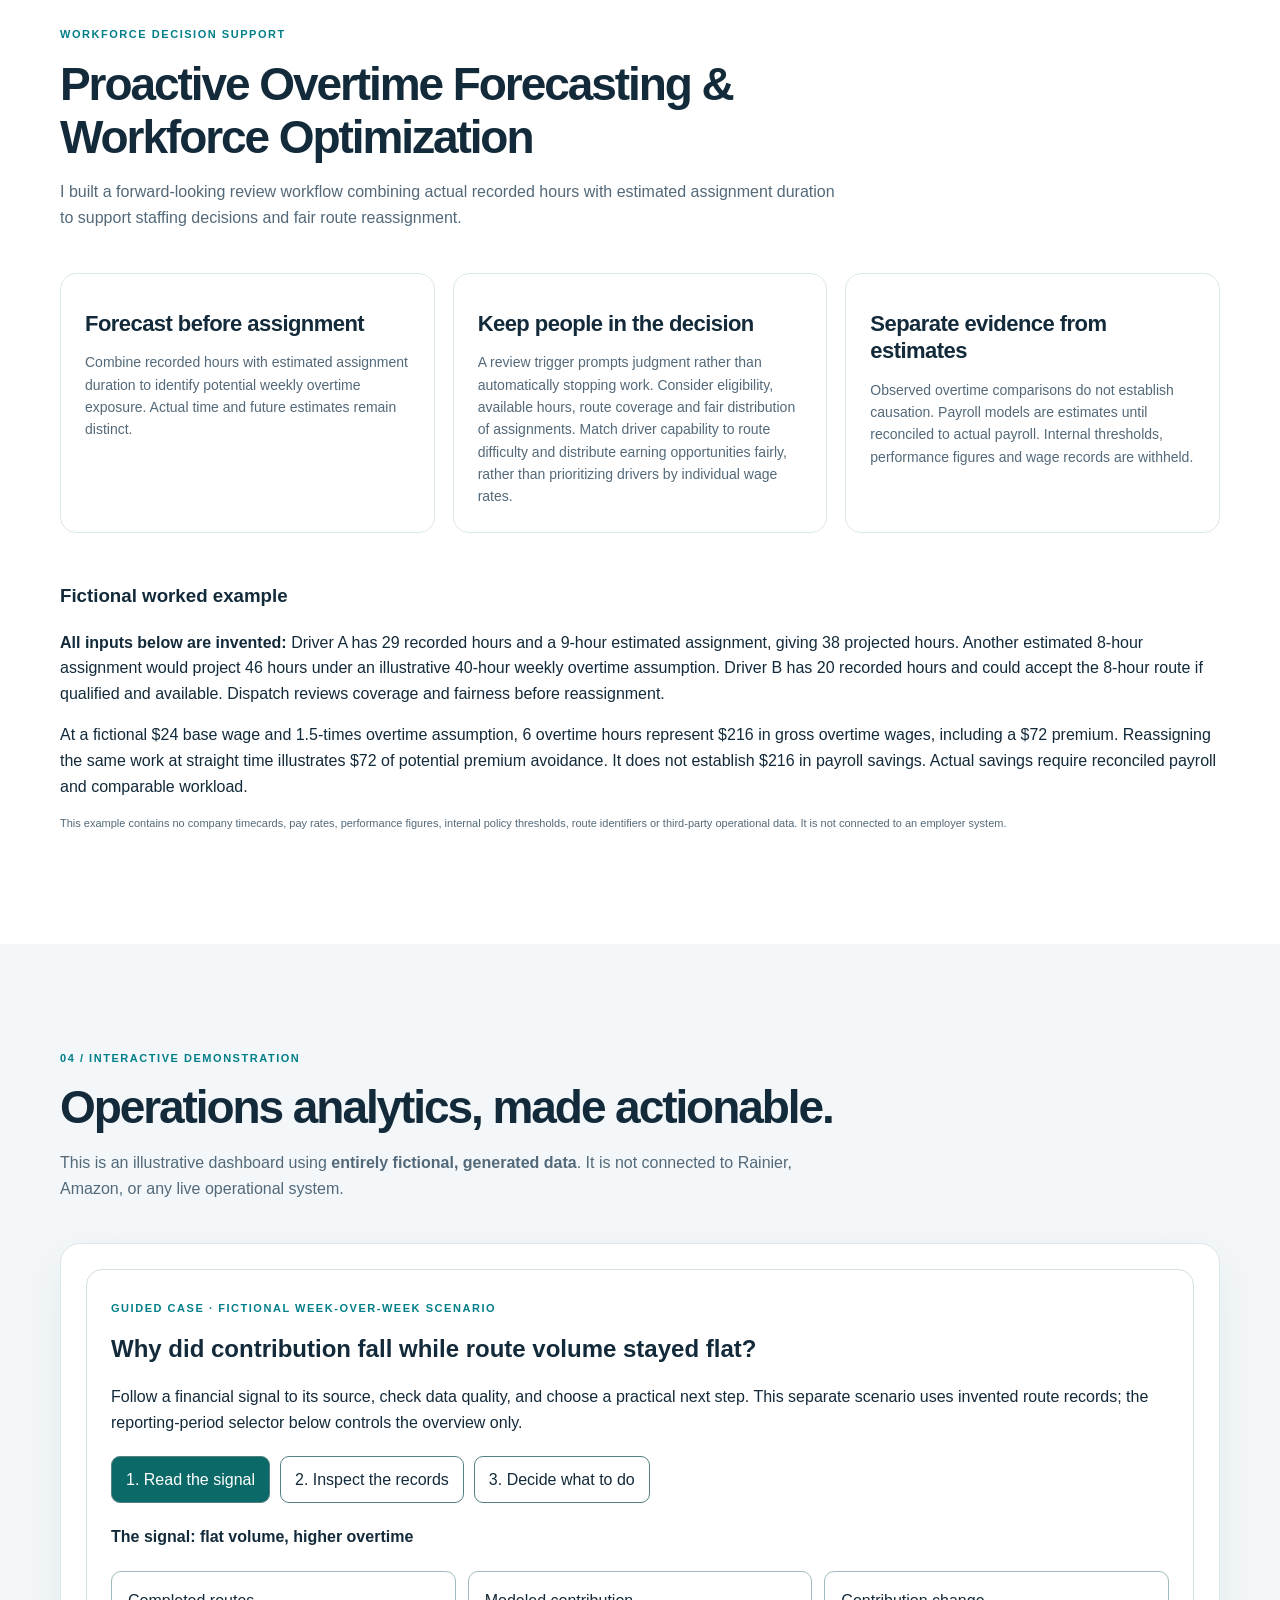
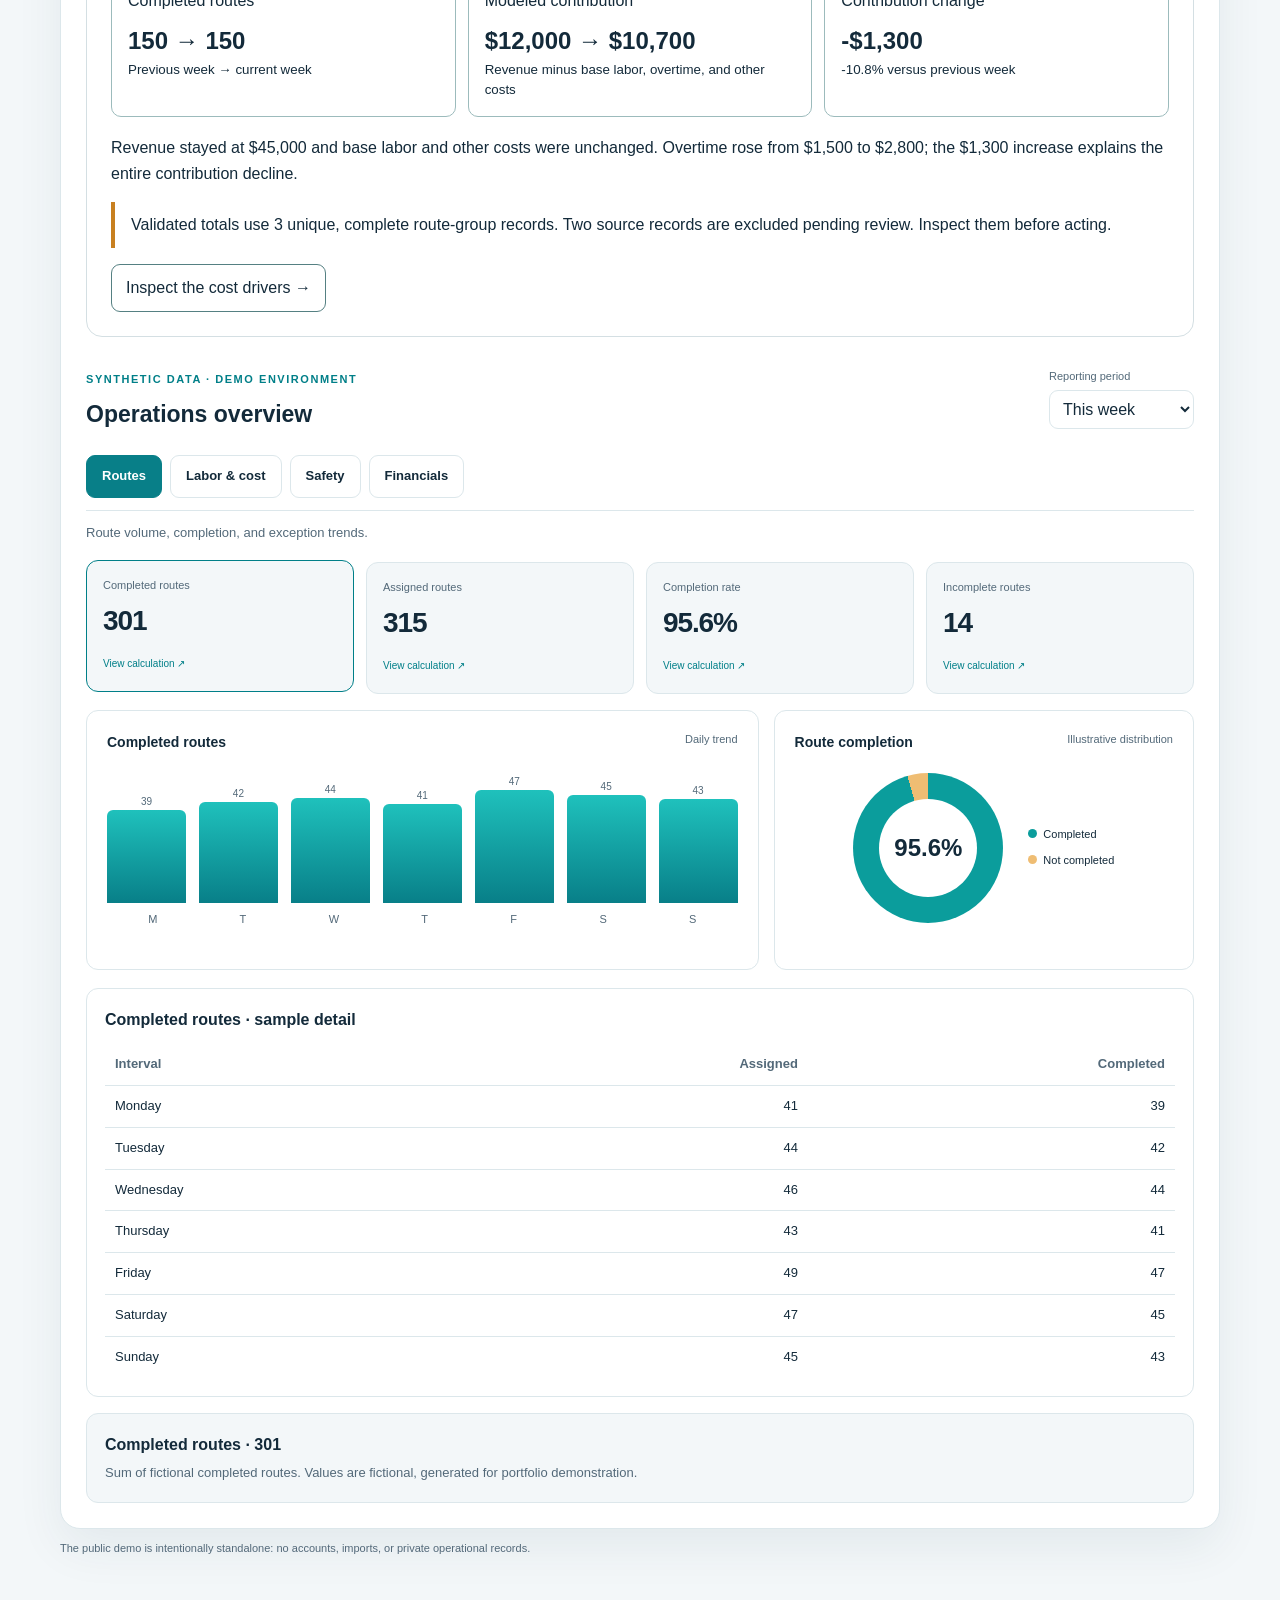
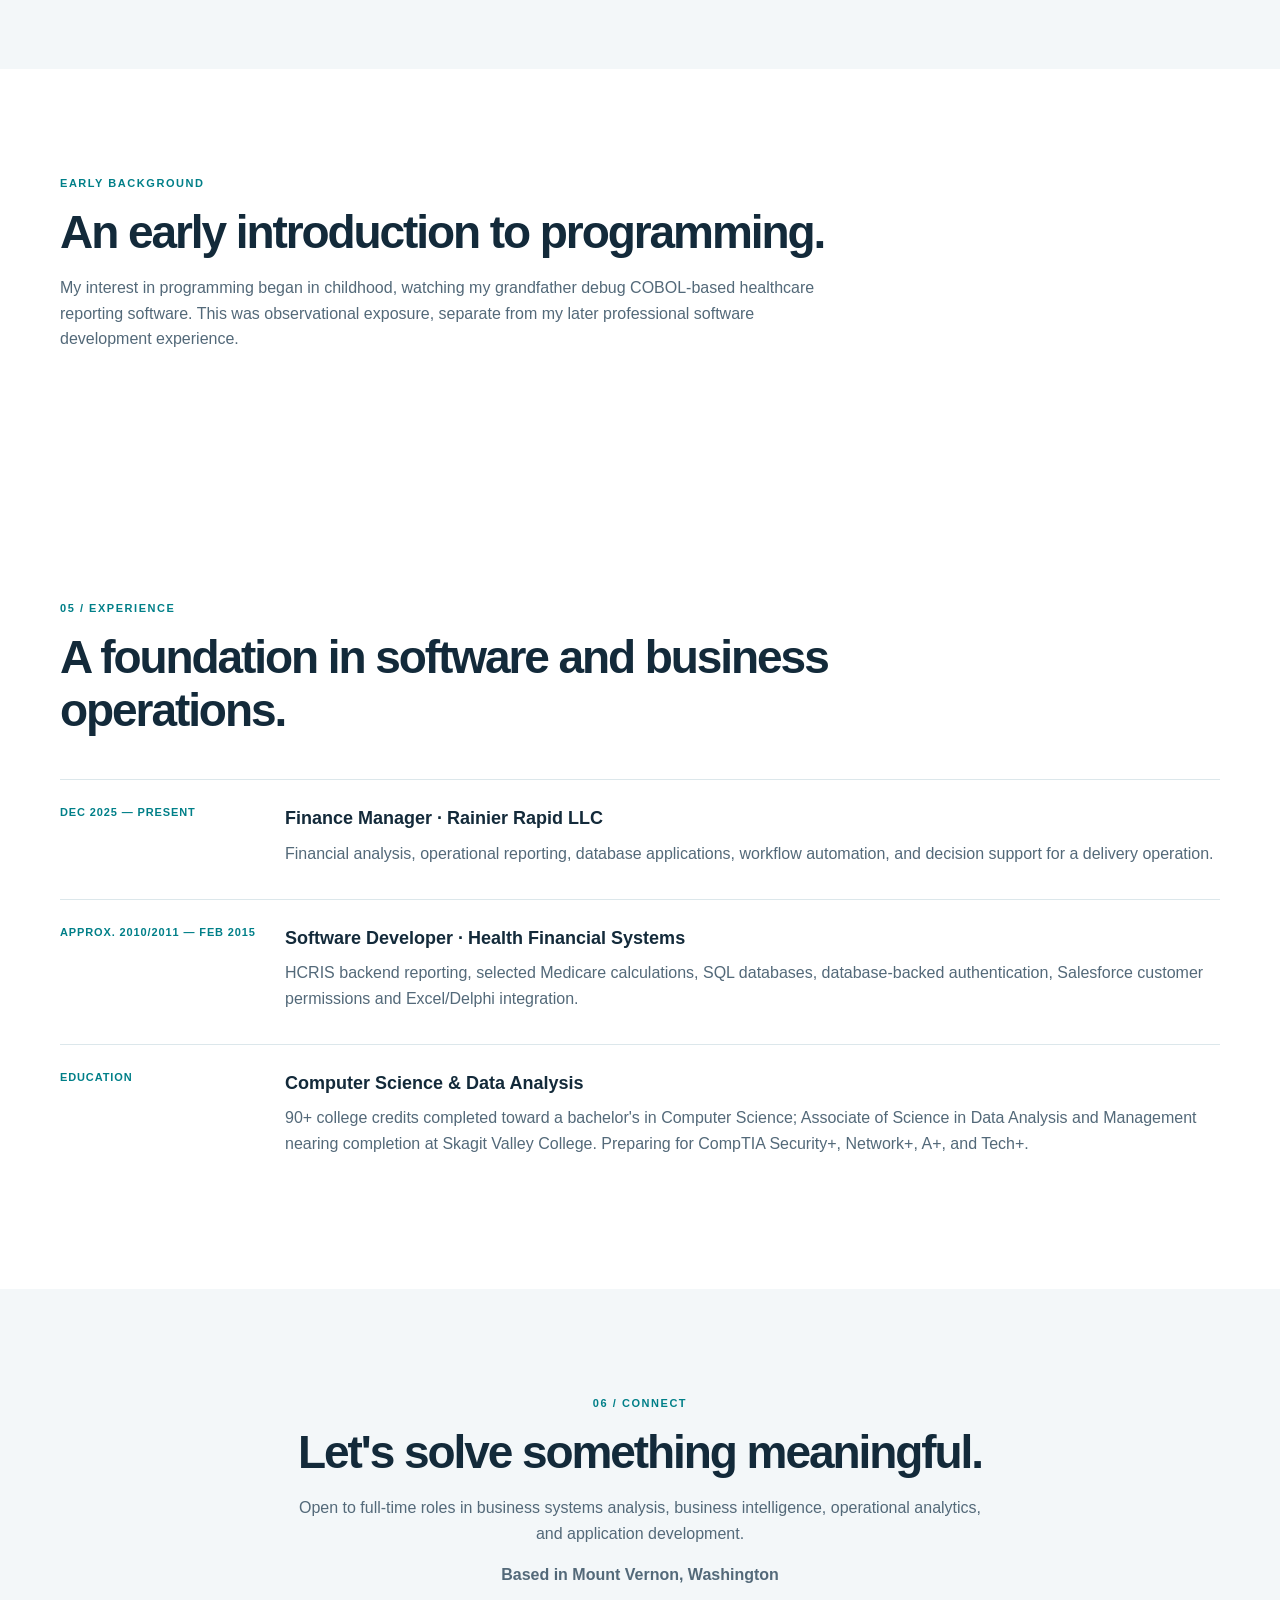
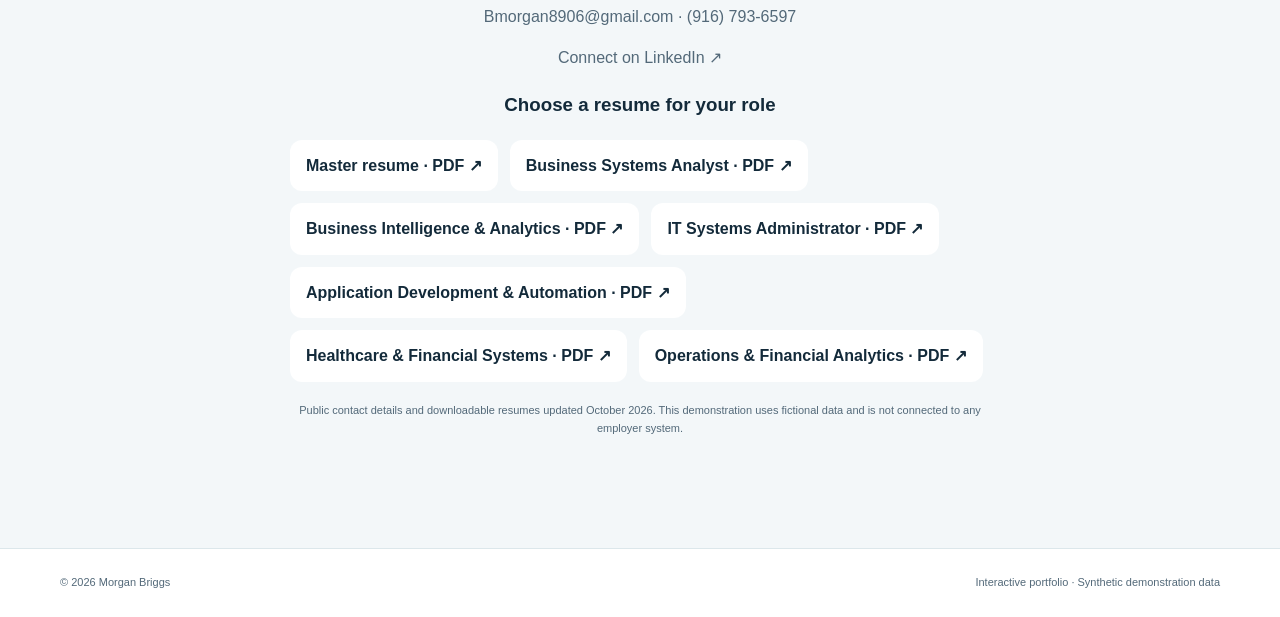
==== commit e9477bea: "Publish finalized HFS case study and executive collaboration details" ====
--- a/index.html
+++ b/index.html
@@ -1,43 +1,44 @@
-<!doctype html>
-<html lang="en"><head><meta charset="utf-8"><meta name="viewport" content="width=device-width,initial-scale=1"><meta name="description" content="Morgan Briggs — business systems, analytics, and application development portfolio."><title>Morgan Briggs | Business Systems & Analytics</title><link rel="stylesheet" href="styles.css"></head>
-<body><a class="skip" href="#main">Skip to content</a><header class="topbar"><div class="shell nav"><a class="brand" href="#home"><span class="monogram">MB</span><span>Morgan Briggs<span class="brand-sub">SYSTEMS · ANALYTICS · AUTOMATION</span></span></a><nav aria-label="Main navigation"><a href="#about">About</a><a href="#projects">Projects</a><a href="#case-study">Case study</a><a href="#dashboard">Live demo</a><a href="#experience">Experience</a><a href="#contact">Contact</a><a href="https://www.linkedin.com/in/morgan-briggs-b43a10334" target="_blank" rel="noopener noreferrer">LinkedIn ↗</a></nav><button id="themeToggle" class="theme" aria-label="Switch color theme">☾ <span>Theme</span></button></div></header>
-<main id="main"><section class="hero shell" id="home"><div class="hero-copy"><div class="eyebrow"><span class="pulse"></span> BUSINESS SYSTEMS & SOFTWARE DEVELOPMENT</div><h1>Building systems that turn <em>complex operations</em> into clear decisions.</h1><p class="lead">I'm Morgan Briggs, a software and business systems professional working at the intersection of application development, operational analytics, financial modeling, and automation.</p><div class="actions"><a class="btn primary" href="#projects">Explore my work <span>↗</span></a><a class="btn secondary" href="#dashboard">Try the dashboard →</a></div><div class="hero-stats"><div><strong>Operational</strong><span>KPI design</span></div><div><strong>Financial</strong><span>Recovery & reconciliation</span></div><div><strong>Workflow</strong><span>Automation</span></div></div><p class="fine">Selected capabilities; see case study for context.</p></div><div class="hero-portrait"><img src="images/morgan-briggs-headshot.jpg" alt="Professional portrait of Morgan Briggs in a charcoal blazer and white shirt" width="1071" height="1428" fetchpriority="high"><div class="portrait-caption"><span>SOFTWARE · SYSTEMS · ANALYTICS</span><strong>Building practical solutions with measurable impact.</strong></div></div></section>
-<section class="section muted" id="about"><div class="shell"><div class="section-head"><span class="kicker">01 / PROFILE</span><h2>Business insight meets technical execution.</h2></div><div class="about-grid"><div class="about-intro"><img class="about-headshot" src="images/morgan-briggs-headshot.jpg" alt="Morgan Briggs professional headshot" width="1071" height="1428" loading="lazy"><p class="big-copy">I define problems, design workflows, develop tools, and validate outcomes—connecting business priorities to practical software solutions.</p></div><div class="skill-groups"><div><h3>Engineering</h3><p>C# · ASP.NET · SQL · PowerShell · VBA · Microsoft Access · SQLite · Database design</p></div><div><h3>Analytics & operations</h3><p>KPI architecture · Financial modeling · Reporting automation · Process improvement</p></div><div><h3>Administration & delivery</h3><p>Salesforce · Enterprise application administration · Role-based access · AI-assisted development and testing</p></div></div></div></div></section>
-<section class="section" id="projects"><div class="shell"><div class="section-head"><span class="kicker">02 / SELECTED WORK</span><h2>Systems built around real operational needs.</h2><p>Project descriptions distinguish working internal systems from the fictional public demonstration below.</p></div><div class="project-grid"><article class="project feature"><div class="project-meta">FEATURED PROJECT <span>OPERATIONS PLATFORM</span></div><h3>Rainier Operations Management System</h3><p>Standardized six managers' contradictory KPI reports and evolved Excel/Access workflows into a local SQLite-backed dashboard with staged imports, analytics, and PowerShell/Slack automation; dashboard refinement continues.</p><div class="tags"><span>SQLite / Access / SQL</span><span>PowerShell / Slack</span><span>Excel / VBA</span><span>Reporting</span><span>Workflow design</span></div><div class="impact"><div><b>Hours → minutes</b><small>Daily roster preparation, from manual workflow to VBA and then Access</small></div><div><b>48+ → ~6 hours/week</b><small>Estimated organization-wide reporting preparation; at least 87.5% reduction. Assumptions in case study.</small></div></div><a class="text-link" href="#case-study">Read the technical case study ↗</a> · <a class="text-link" href="#dashboard">Explore synthetic dashboard demo ↗</a></article><article class="project"><div class="project-meta">SOFTWARE ENGINEERING <span>HEALTHCARE REPORTING</span></div><h3>Healthcare Reporting & Access Systems</h3><p>Developed original features and enhancements for HICARIS/IRIS healthcare reporting applications using C#, ASP.NET, Delphi, Java, HTML, CSS, XML, SQL, and VBA, alongside customer authentication, permissions, queries, and automated report processing.</p><p>Built adaptive logic for browser, operating-system, and Excel-version differences; configured virtual machines and tested compatibility. Supported Windows Server, SQL Server, web application, and database configuration.</p><p>Used TFS for version control, completed assigned Asana defects and tasks, and documented defect investigations and resolutions in Salesforce CRM.</p><div class="tags"><span>C#</span><span>ASP.NET</span><span>SQL Server</span><span>Salesforce</span><span>RBAC</span></div><p class="project-note">Work performed at Health Financial Systems.</p></article><article class="project"><div class="project-meta">FINANCIAL ANALYTICS <span>DECISION SUPPORT</span></div><h3>Dispatch Profitability: Workbook Audit and Costing Prototype</h3><p>Investigated inconsistencies in a company-average cost model and designed a separate, testable framework for individual driver costs, shared overhead and verified sweep assistance.</p><div class="tags"><span>Cost modeling</span><span>Reconciliation</span><span>Fictional demo</span></div><p class="project-note">Proposed framework; tax, PTO and expense assumptions need confirmation. No implementation or measured savings claimed.</p><a class="text-link" href="dispatch-profitability.html">Try the dispatch profitability demo ↗</a><p><a class="text-link" href="dispatch-profitability.html#workbook-sample">Review the fictional Excel work sample ↗</a></p></article><article class="project"><div class="project-meta">FINANCIAL ANALYSIS <span>HIRING &amp; ONBOARDING</span></div><h3>Recruiting &amp; Training Economics</h3><p>A separate cohort analysis bringing training receipts together with recruiting services, staff effort, uniforms and training labor.</p><div class="tags"><span>Cost analysis</span><span>Reconciliation</span><span>Fictional demo</span></div><p class="project-note">Illustrative inputs and unresolved burden assumptions; no measured savings claimed.</p><a class="text-link" href="recruiting-training.html">Explore recruiting &amp; training economics ↗</a></article></div></div></section>
-<section class="section case-study" id="case-study"><div class="shell"><div class="section-head"><span class="kicker">03 / ENGINEERING CASE STUDY</span><h2>Rainier Operations Management System</h2><p>Six managers. Conflicting KPIs. One consistent reporting workflow.</p></div>
-<div class="case-summary" aria-label="Project at a glance">
- <article><span class="case-label">BUSINESS CHALLENGE</span><h3>Reports disagreed</h3><p>Six managers maintained independent spreadsheets with inconsistent KPI calculations. Reporting took time and produced conflicting information.</p></article>
- <article><span class="case-label">MY CONTRIBUTION</span><h3>From requirements to acceptance</h3><p>As Finance Manager, I standardized reporting, designed relational data structures, developed automation, and directed and personally reviewed AI-assisted implementation through operational testing.</p></article>
- <article><span class="case-label">ESTIMATED IMPACT</span><h3>48+ → ~6 hours per week</h3><p>At least 87.5% less reporting preparation across six managers. My own workload: ~20 → ~2 hours, or 90% less. Estimates and assumptions appear below.</p></article>
-</div>
-<div class="architecture-story" aria-labelledby="architecture-title">
- <span class="case-label">CURRENT LOCAL ARCHITECTURE</span><h3 id="architecture-title">How source data becomes a consistent management view</h3>
- <ol class="architecture-flow">
-  <li><span class="flow-number">01</span><h4>Source inputs</h4><p>Operational exports, original Access data, and canonical JSON inputs.</p><small>Access is read only through Raw Access refresh. The original file is preserved.</small></li>
-  <li><span class="flow-number">02</span><h4>Stage and validate</h4><p>Stage imports, identify issues, support user correction, and automatically revalidate.</p><small>Validation succeeds → automatic commit.</small></li>
-  <li><span class="flow-number">03</span><h4>SQLite working data</h4><p>Working payroll, attendance and roster records, plus saved history.</p><small>Normal dashboard use does not require a live Access connection.</small></li>
-  <li><span class="flow-number">04</span><h4>KPIs and dashboard</h4><p>A common calculation engine supplies analytics and generated HTML display data.</p><small>PowerShell supports processing and Slack messaging workflows.</small></li>
- </ol>
- <p class="architecture-caption"><strong>Supporting data:</strong> JSON supplies canonical inputs and saved data; dashboard HTML carries generated display data. PowerShell and Slack are supporting workflows, rather than a required step in every import.</p>
- <p class="roadmap-note"><strong>Planned expansion:</strong> SharePoint, Microsoft Graph and Microsoft 365 multi-user synchronization. Local dashboard refinement and operational testing continue.</p>
-</div>
-<section class="import-example" aria-labelledby="import-example-title">
- <span class="case-label">INTERACTIVE ENGINEERING EXAMPLE · SYNTHETIC DATA</span><h3 id="import-example-title">Correct a staged import before it reaches working records</h3>
- <p>This small browser demonstration illustrates the current staged workflow using three fictional rows. It runs separately from the operations dashboard and is not a production test log. No files are uploaded, no employer data is used, and changes disappear when the page reloads.</p>
- <div class="import-status-grid"><div><span>Staged rows</span><strong id="import-staged">3</strong></div><div><span>Validation issues</span><strong id="import-issues">1</strong></div><div><span>Working records in this demo</span><strong id="import-working">2</strong></div></div>
- <ol class="import-progress" aria-label="Import workflow"><li>Stage</li><li>Validate</li><li>Correct</li><li>Revalidate</li><li>Commit</li></ol>
- <div class="import-table-scroll"><table><caption>Fictional staged hours — this example requires a driver ID and hours from 0 to 168.</caption><thead><tr><th scope="col">Driver</th><th scope="col">Paid hours</th><th scope="col">Validation</th></tr></thead><tbody>
-  <tr><td>DEMO-001</td><td>32</td><td>Valid</td></tr><tr><td>DEMO-002</td><td><label for="import-hours">Correct missing hours</label><input id="import-hours" type="number" min="0" max="168" step="0.25" inputmode="decimal" aria-describedby="import-input-help import-row-error" aria-invalid="true" placeholder="Enter hours"><small id="import-input-help">Enter 36, then press Tab to revalidate. Negative values remain invalid.</small></td><td id="import-row-error">Hours are required.</td></tr>
-  <tr><td>DEMO-003</td><td>28</td><td>Valid</td></tr>
- </tbody></table></div>
- <div class="import-result" role="status" aria-live="polite" aria-atomic="true"><strong id="import-result-title">Staged — correction needed</strong><p id="import-result-text">Three rows are staged. One row is missing hours. The two existing working records remain unchanged.</p></div>
- <button type="button" id="import-reset">Reset fictional example</button>
- <details class="example-evidence"><summary>Expected behavior and what this example demonstrates</summary><ul><li><strong>Missing or invalid hours:</strong> display an issue and leave working records unchanged.</li><li><strong>Valid correction:</strong> automatically revalidate, then commit the three staged rows to this demonstration’s in-memory working records.</li><li><strong>Repeat interaction:</strong> editing is disabled after commit; reset starts a new fictional import.</li></ul><p>The displayed counts reflect this browser example only. These sample rules are deliberately small and do not document the full production validation rules.</p></details>
- <noscript><p>JavaScript is required for the example. The intended sequence is staging, validation, user correction, automatic revalidation, then commit.</p></noscript>
-</section>
-<article class="work-sample-teaser"><span class="case-label">INSPECT THE ENGINEERING</span><h3>Code, data provenance and recorded acceptance evidence</h3><p>Inspect a small SQL schema, a latest-revision query and a read-only PowerShell export adaptation. Then follow a reproduced schedule-validation gap through correction and focused verification, with a separate recorded roster save/restore test.</p><p><a class="text-link" href="engineering-work-sample.html">Explore the technical work sample and evidence ↗</a></p><p class="fine">Independent sample code and recorded application tests are clearly separated. All published example records are fictional.</p></article><div class="ownership-panel"><span class="case-label">ENGINEERING OWNERSHIP</span><h3>What I personally bring to the work</h3><p>I define requirements and business rules, design the data and reporting workflows, review code, debug where I can, test real operating scenarios, identify defects, direct corrections, and accept features against operational needs. AI accelerates prototyping and implementation within that process.</p></div>
-<details class="technical-detail"><summary>Read the full technical story, earlier import behavior, and impact assumptions</summary><div class="case-layout"><article class="case-block"><h3>Business challenge</h3><p>Six managers maintained independent spreadsheets and reports, using inconsistent KPI definitions and calculations. The resulting reports contradicted one another, consumed recurring preparation time, and made it difficult for ownership, operations, HR, and dispatch to work from a consistent view.</p></article><article class="case-block"><h3>Excel standardization</h3><p>I consolidated reporting in Excel, standardized KPI definitions and calculations, and used formulas, VBA, and imports to connect financial statements, revenue, expenses, labor ratios, driver metrics, fleet costs, and period comparisons. This established a common reporting foundation before the newer dashboard.</p></article><article class="case-block"><h3>Access relational foundation</h3><p>I designed the Access relational schema, table relationships, keys, indexes, and SQL queries supporting employee and driver records, route data, rosters, vehicle assignments, and operational reporting. Rebuilding the earlier Excel VBA roster workflow in Access addressed recurring workbook overwrite and repair problems. Initial roster preparation fell from 60-90 minutes to under three minutes; dispatchers still verify and adjust assignments when final route information arrives.</p></article><article class="case-block"><h3>Current dashboard architecture</h3><p>SQLite is the primary working database for records and saved history, including payroll, attendance, and roster-related data. Access remains an original, read-only source supported through the Raw Access database refresh import, which preserves the original file and stages its data. JSON supplies canonical inputs and supporting saved data; generated dashboard HTML also carries display data. Normal dashboard use works from SQLite and saved/generated data without requiring a live Access connection.</p></article><article class="case-block"><h3>Automation and analytics</h3><p>PowerShell automation supports data-processing workflows and Slack messaging. A standardized KPI engine applies common definitions and calculations to dashboard analytics and management reports. Operational and financial views connect workforce and route information with cost analysis, trends, and management decisions. A fully burdened driver-cost model and rolling 13-week cash flow forecast complement this reporting work.</p></article><article class="case-block"><h3>Two distinct import generations</h3><p>Earlier Access imports used fail-fast behavior: an error stopped processing, records already imported could remain, and a corrected file could be retried with prior partial records replaced. That retry-and-replace workflow belongs to the older Access implementation. Current dashboard imports first stage data, validate it, present issues for user correction, automatically revalidate corrected data, and commit after validation succeeds. The dashboard automatically commits at that point. This staged workflow is distinct from the older partial-record recovery process.</p></article><article class="case-block"><h3>Engineering ownership and AI-assisted development</h3><p>I own requirements, business rules, workflow design, operational testing, and acceptance. I use AI to accelerate prototyping, framework development, and implementation. I personally review code, debug where I can, test features against real operating scenarios, identify problems, direct corrections, and repeat validation until the feature meets the operational requirement. AI assistance is part of development; responsibility for the requirements and accepted behavior remains mine.</p></article><article class="case-block"><h3>Reporting impact: estimates and assumptions</h3><p>Estimated organization-wide reporting preparation across six managers fell from at least 48 hours to about 6 hours per week: (48 - 6) / 48 = 87.5%, or at least an 87.5% reduction using 48 as the conservative baseline. My own workload fell from about 20 to about 2 hours weekly: (20 - 2) / 20 = 90%. These are approximate before-and-after workload estimates for comparable recurring reporting preparation, not formal time-study measurements. They assume similar reporting scope and cadence. Personal time is included in the organization-wide total and must not be added again. Savings reflect the combined standardization and automation effort, rather than the dashboard alone; they do not establish payroll savings or eliminated positions.</p></article><article class="case-block"><h3>Implemented work and planned expansion</h3><p>The local working architecture includes SQLite, supported read-only Access refresh, supporting JSON/HTML data, staged dashboard imports, standardized KPI calculations, dashboard analytics, and PowerShell/Slack automation. Dashboard refinement and operational testing continue. SharePoint, Microsoft Graph, and Microsoft 365 multi-user synchronization are planned expansion work. They are not presented as completed synchronization or an implemented cloud deployment.</p></article><article class="case-block"><h3>Portfolio presentation</h3><p>Dashboard screenshots will be added after the dashboard is final, using independently generated synthetic data. The existing public interactive demonstration remains a separate fictional illustration, with no employer records or live operational connection.</p></article></div></details><p><a class="text-link" href="Rainier_Operations_Management_System_Case_Study.pdf" download>Download case study · PDF ↗</a></p></div></section>
-<section class="section muted" id="dashboard"><div class="shell"><div class="section-head"><span class="kicker">04 / INTERACTIVE DEMONSTRATION</span><h2>Operations analytics, made actionable.</h2><p>This is an illustrative dashboard using <strong>entirely fictional, generated data</strong>. It is not connected to Rainier, Amazon, or any live operational system.</p></div><div class="demo"><section class="investigation" aria-labelledby="investigationTitle"><span class="demo-label">GUIDED CASE · FICTIONAL WEEK-OVER-WEEK SCENARIO</span><h3 id="investigationTitle">Why did contribution fall while route volume stayed flat?</h3><p>Follow a financial signal to its source, check data quality, and choose a practical next step. This separate scenario uses invented route records; the reporting-period selector below controls the overview only.</p><div class="investigation-steps" aria-label="Investigation steps"><button type="button" id="investigateSignal" aria-pressed="true">1. Read the signal</button><button type="button" id="investigateRecords" aria-pressed="false">2. Inspect the records</button><button type="button" id="investigateAction" aria-pressed="false">3. Decide what to do</button></div><div id="investigationPanel" aria-live="polite"></div><noscript>Enable JavaScript to explore the fictional investigation.</noscript></section><div class="demo-head"><div><span class="demo-label">SYNTHETIC DATA · DEMO ENVIRONMENT</span><h3>Operations overview</h3></div><div class="demo-controls"><label for="period">Reporting period</label><select id="period"><option value="week">This week</option><option value="prior">Previous week</option><option value="month">This month</option></select></div></div><div class="view-tabs" role="tablist" aria-label="Dashboard analytics views"><button type="button" class="view-tab" role="tab" data-view="routes" aria-selected="true">Routes</button><button type="button" class="view-tab" role="tab" data-view="labor" aria-selected="false">Labor & cost</button><button type="button" class="view-tab" role="tab" data-view="safety" aria-selected="false">Safety</button><button type="button" class="view-tab" role="tab" data-view="finance" aria-selected="false">Financials</button></div><p id="viewDescription" class="view-description"></p><div class="kpi-grid" id="kpis"></div><div class="charts"><div class="chart-panel"><div class="chart-title"><h4 id="trendTitle">Completed routes</h4><span id="trendSubtitle">Daily trend</span></div><div id="bars" class="bars" role="img" aria-label="Synthetic route completion chart"></div><div id="days" class="days"></div></div><div class="chart-panel"><div class="chart-title"><h4 id="mixTitle">Performance mix</h4><span id="mixSubtitle">Illustrative distribution</span></div><div class="donut-wrap"><div class="donut" id="donut"><span id="donutValue">96%</span></div><div class="legend"><span><i class="legend-dot success"></i><span id="mixGood">Completed</span></span><span><i class="legend-dot caution"></i><span id="mixBad">Exceptions</span></span></div></div></div></div><div class="detail-table-wrap"><h4 id="tableTitle">Synthetic detail records</h4><div id="detailTable"></div></div><div class="drill" id="drill" aria-live="polite"><strong>Select a KPI card to see the detail.</strong><p>Use the period selector to explore different fictional reporting snapshots.</p></div></div><p class="fine">The public demo is intentionally standalone: no accounts, imports, or private operational records.</p></div></section>
-<section class="section" id="programming-background"><div class="shell"><div class="section-head"><span class="kicker">EARLY BACKGROUND</span><h2>An early introduction to programming.</h2><p>My interest in programming began in childhood, watching my grandfather debug COBOL-based healthcare reporting software. This was observational exposure, separate from my later professional software development experience.</p></div></div></section>
-<section class="section" id="experience"><div class="shell"><div class="section-head"><span class="kicker">05 / EXPERIENCE</span><h2>A foundation in software and business operations.</h2></div><div class="timeline"><article><span>DEC 2025 — PRESENT</span><div><h3>Finance Manager · Rainier Rapid LLC</h3><p>Financial analysis, operational reporting, database applications, workflow automation, and decision support for a delivery operation.</p></div></article><article><span>FEB 2010 — FEB 2015</span><div><h3>Software Developer · Health Financial Systems</h3><p>HICARIS/IRIS feature development, healthcare reporting, adaptive compatibility logic, VM testing, server and database configuration support, and documented defect resolution using TFS, Asana, and Salesforce CRM.</p></div></article><article><span>EDUCATION</span><div><h3>Computer Science & Data Analysis</h3><p>90+ college credits completed toward a bachelor's in Computer Science; Associate of Science in Data Analysis and Management nearing completion at Skagit Valley College. Preparing for CompTIA Security+, Network+, A+, and Tech+.</p></div></article></div></div></section>
-<section class="contact section muted" id="contact"><div class="shell"><span class="kicker">06 / CONNECT</span><h2>Let's solve something meaningful.</h2><p>Open to full-time roles in business systems analysis, business intelligence, operational analytics, and application development.</p><p class="contact-location">Based in Mount Vernon, Washington</p><p><a href="mailto:Bmorgan8906@gmail.com">Bmorgan8906@gmail.com</a> · <a href="tel:+19167936597">(916) 793-6597</a></p><p><a href="https://www.linkedin.com/in/morgan-briggs-b43a10334" target="_blank" rel="noopener noreferrer">Connect on LinkedIn ↗</a></p><h3>Choose a resume for your role</h3><div class="resume-links"><a href="resumes/Morgan_Briggs_Master_Technical_Business_Systems_Resume.pdf" download>Master resume · PDF ↗</a><a href="resumes/Morgan_Briggs_01_Business_Systems_Analyst.pdf" download>Business Systems Analyst · PDF ↗</a><a href="resumes/Morgan_Briggs_02_Business_Intelligence_Analytics.pdf" download>Business Intelligence &amp; Analytics · PDF ↗</a><a href="resumes/Morgan_Briggs_03_IT_Systems_Administrator.pdf" download>IT Systems Administrator · PDF ↗</a><a href="resumes/Morgan_Briggs_04_Application_Developer_Automation.pdf" download>Application Development &amp; Automation · PDF ↗</a><a href="resumes/Morgan_Briggs_05_Healthcare_Financial_Systems.pdf" download>Healthcare &amp; Financial Systems · PDF ↗</a><a href="resumes/Morgan_Briggs_06_Operations_Financial_Analytics.pdf" download>Operations &amp; Financial Analytics · PDF ↗</a></div><p class="fine">Public contact details and downloadable resumes updated October 2026. This demonstration uses fictional data and is not connected to any employer system.</p></div></section></main><footer><div class="shell footer-inner"><span>© <span id="year"></span> Morgan Briggs</span><span>Interactive portfolio · Synthetic demonstration data</span></div></footer><script src="script.js"></script><script src="investigation.js"></script><script src="case-study.js"></script></body></html>
+<!doctype html>
+<html lang="en"><head><meta charset="utf-8"><meta name="viewport" content="width=device-width,initial-scale=1"><meta name="description" content="Morgan Briggs — business systems, analytics, and application development portfolio."><title>Morgan Briggs | Business Systems & Analytics</title><link rel="stylesheet" href="styles.css"></head>
+<body><a class="skip" href="#main">Skip to content</a><header class="topbar"><div class="shell nav"><a class="brand" href="#home"><span class="monogram">MB</span><span>Morgan Briggs<span class="brand-sub">SYSTEMS · ANALYTICS · AUTOMATION</span></span></a><nav aria-label="Main navigation"><a href="#about">About</a><a href="#projects">Projects</a><a href="#case-study">Case study</a><a href="#dashboard">Live demo</a><a href="#experience">Experience</a><a href="#contact">Contact</a><a href="https://www.linkedin.com/in/morgan-briggs-b43a10334" target="_blank" rel="noopener noreferrer">LinkedIn ↗</a></nav><button id="themeToggle" class="theme" aria-label="Switch color theme">☾ <span>Theme</span></button></div></header>
+<main id="main"><section class="hero shell" id="home"><div class="hero-copy"><div class="eyebrow"><span class="pulse"></span> BUSINESS SYSTEMS & SOFTWARE DEVELOPMENT</div><h1>Building systems that turn <em>complex operations</em> into clear decisions.</h1><p class="lead">I'm Morgan Briggs, a software and business systems professional working at the intersection of application development, operational analytics, financial modeling, and automation.</p><div class="actions"><a class="btn primary" href="#projects">Explore my work <span>↗</span></a><a class="btn secondary" href="#dashboard">Try the dashboard →</a></div><div class="hero-stats"><div><strong>Operational</strong><span>KPI design</span></div><div><strong>Financial</strong><span>Recovery & reconciliation</span></div><div><strong>Workflow</strong><span>Automation</span></div></div><p class="fine">Selected capabilities; see case study for context.</p></div><div class="hero-portrait"><img src="images/morgan-briggs-headshot.jpg" alt="Professional portrait of Morgan Briggs in a charcoal blazer and white shirt" width="1071" height="1428" fetchpriority="high"><div class="portrait-caption"><span>SOFTWARE · SYSTEMS · ANALYTICS</span><strong>Building practical solutions with measurable impact.</strong></div></div></section>
+<section class="section muted" id="about"><div class="shell"><div class="section-head"><span class="kicker">01 / PROFILE</span><h2>Business insight meets technical execution.</h2></div><div class="about-grid"><div class="about-intro"><img class="about-headshot" src="images/morgan-briggs-headshot.jpg" alt="Morgan Briggs professional headshot" width="1071" height="1428" loading="lazy"><p class="big-copy">I define problems, design workflows, develop tools, and validate outcomes—connecting business priorities to practical software solutions.</p></div><div class="skill-groups"><div><h3>Engineering</h3><p>C# · ASP.NET · SQL · PowerShell · VBA · Microsoft Access · SQLite · Database design</p></div><div><h3>Analytics & operations</h3><p>KPI architecture · Financial modeling · Reporting automation · Process improvement</p></div><div><h3>Administration & delivery</h3><p>Salesforce · Enterprise application administration · Role-based access · AI-assisted development and testing</p></div></div></div></div></section>
+<section class="section" id="projects"><div class="shell"><div class="section-head"><span class="kicker">02 / SELECTED WORK</span><h2>Systems built around real operational needs.</h2><p>Project descriptions distinguish working internal systems from the fictional public demonstration below.</p></div><div class="project-grid"><article class="project feature"><div class="project-meta">FEATURED PROJECT <span>OPERATIONS PLATFORM</span></div><h3>Rainier Operations Management System</h3><p>Standardized six managers' contradictory KPI reports and evolved Excel/Access workflows into a local SQLite-backed dashboard with staged imports, analytics, and PowerShell/Slack automation; dashboard refinement continues.</p><div class="tags"><span>SQLite / Access / SQL</span><span>PowerShell / Slack</span><span>Excel / VBA</span><span>Reporting</span><span>Workflow design</span></div><div class="impact"><div><b>Hours → minutes</b><small>Daily roster preparation, from manual workflow to VBA and then Access</small></div><div><b>48+ → ~6 hours/week</b><small>Estimated organization-wide reporting preparation; at least 87.5% reduction. Assumptions in case study.</small></div></div><a class="text-link" href="#case-study">Read the technical case study ↗</a> · <a class="text-link" href="#overtime-forecasting">Overtime forecasting case study ↗</a> · <a class="text-link" href="#dashboard">Explore synthetic dashboard demo ↗</a></article><article class="project"><div class="project-meta">SOFTWARE ENGINEERING <span>HEALTHCARE REPORTING</span></div><h3>HFS Healthcare Financial Software Engineering &amp; Systems Integration</h3><p>One of two HCRIS developers under the lead programmer, building C#/ASP.NET backend reporting and selected Medicare calculations. SQL/database optimization increased reports available for immediate download by approximately 50%; integrated Excel VBA with Delphi components for validated data exchange. Partnered with CEO Becky Dolin on joint requirements definition and iterative implementation of the Excel/API integration using customer feedback she conveyed.</p><div class="tags"><span>C#</span><span>ASP.NET</span><span>SQL Server</span><span>Salesforce</span><span>RBAC</span></div><p class="project-note">Software Developer, Health Financial Systems · Approx. 2010/2011–February 2015.</p><a class="text-link" href="hfs-case-study.html">Read the HFS engineering case study ↗</a></article><article class="project"><div class="project-meta">FINANCIAL ANALYTICS <span>DECISION SUPPORT</span></div><h3>Dispatch Profitability: Workbook Audit and Costing Prototype</h3><p>Investigated inconsistencies in a company-average cost model and designed a separate, testable framework for individual driver costs, shared overhead and verified sweep assistance.</p><div class="tags"><span>Cost modeling</span><span>Reconciliation</span><span>Fictional demo</span></div><p class="project-note">Proposed framework; tax, PTO and expense assumptions need confirmation. No implementation or measured savings claimed.</p><a class="text-link" href="dispatch-profitability.html">Try the dispatch profitability demo ↗</a><p><a class="text-link" href="dispatch-profitability.html#workbook-sample">Review the fictional Excel work sample ↗</a></p></article><article class="project"><div class="project-meta">FINANCIAL ANALYSIS <span>HIRING &amp; ONBOARDING</span></div><h3>Recruiting &amp; Training Economics</h3><p>A separate cohort analysis bringing training receipts together with recruiting services, staff effort, uniforms and training labor.</p><div class="tags"><span>Cost analysis</span><span>Reconciliation</span><span>Fictional demo</span></div><p class="project-note">Illustrative inputs and unresolved burden assumptions; no measured savings claimed.</p><a class="text-link" href="recruiting-training.html">Explore recruiting &amp; training economics ↗</a></article></div></div></section>
+<section class="section case-study" id="case-study"><div class="shell"><div class="section-head"><span class="kicker">03 / ENGINEERING CASE STUDY</span><h2>Rainier Operations Management System</h2><p>Six managers. Conflicting KPIs. One consistent reporting workflow.</p></div>
+<div class="case-summary" aria-label="Project at a glance">
+ <article><span class="case-label">BUSINESS CHALLENGE</span><h3>Reports disagreed</h3><p>Six managers maintained independent spreadsheets with inconsistent KPI calculations. Reporting took time and produced conflicting information.</p></article>
+ <article><span class="case-label">MY CONTRIBUTION</span><h3>From requirements to acceptance</h3><p>As Finance Manager, I standardized reporting, designed relational data structures, developed automation, and directed and personally reviewed AI-assisted implementation through operational testing.</p></article>
+ <article><span class="case-label">ESTIMATED IMPACT</span><h3>48+ → ~6 hours per week</h3><p>At least 87.5% less reporting preparation across six managers. My own workload: ~20 → ~2 hours, or 90% less. Estimates and assumptions appear below.</p></article>
+</div>
+<div class="architecture-story" aria-labelledby="architecture-title">
+ <span class="case-label">CURRENT LOCAL ARCHITECTURE</span><h3 id="architecture-title">How source data becomes a consistent management view</h3>
+ <ol class="architecture-flow">
+  <li><span class="flow-number">01</span><h4>Source inputs</h4><p>Operational exports, original Access data, and canonical JSON inputs.</p><small>Access is read only through Raw Access refresh. The original file is preserved.</small></li>
+  <li><span class="flow-number">02</span><h4>Stage and validate</h4><p>Stage imports, identify issues, support user correction, and automatically revalidate.</p><small>Validation succeeds → automatic commit.</small></li>
+  <li><span class="flow-number">03</span><h4>SQLite working data</h4><p>Working payroll, attendance and roster records, plus saved history.</p><small>Normal dashboard use does not require a live Access connection.</small></li>
+  <li><span class="flow-number">04</span><h4>KPIs and dashboard</h4><p>A common calculation engine supplies analytics and generated HTML display data.</p><small>PowerShell supports processing and Slack messaging workflows.</small></li>
+ </ol>
+ <p class="architecture-caption"><strong>Supporting data:</strong> JSON supplies canonical inputs and saved data; dashboard HTML carries generated display data. PowerShell and Slack are supporting workflows, rather than a required step in every import.</p>
+ <p class="roadmap-note"><strong>Planned expansion:</strong> SharePoint, Microsoft Graph and Microsoft 365 multi-user synchronization. Local dashboard refinement and operational testing continue.</p>
+</div>
+<section class="import-example" aria-labelledby="import-example-title">
+ <span class="case-label">INTERACTIVE ENGINEERING EXAMPLE · SYNTHETIC DATA</span><h3 id="import-example-title">Correct a staged import before it reaches working records</h3>
+ <p>This small browser demonstration illustrates the current staged workflow using three fictional rows. It runs separately from the operations dashboard and is not a production test log. No files are uploaded, no employer data is used, and changes disappear when the page reloads.</p>
+ <div class="import-status-grid"><div><span>Staged rows</span><strong id="import-staged">3</strong></div><div><span>Validation issues</span><strong id="import-issues">1</strong></div><div><span>Working records in this demo</span><strong id="import-working">2</strong></div></div>
+ <ol class="import-progress" aria-label="Import workflow"><li>Stage</li><li>Validate</li><li>Correct</li><li>Revalidate</li><li>Commit</li></ol>
+ <div class="import-table-scroll"><table><caption>Fictional staged hours — this example requires a driver ID and hours from 0 to 168.</caption><thead><tr><th scope="col">Driver</th><th scope="col">Paid hours</th><th scope="col">Validation</th></tr></thead><tbody>
+  <tr><td>DEMO-001</td><td>32</td><td>Valid</td></tr><tr><td>DEMO-002</td><td><label for="import-hours">Correct missing hours</label><input id="import-hours" type="number" min="0" max="168" step="0.25" inputmode="decimal" aria-describedby="import-input-help import-row-error" aria-invalid="true" placeholder="Enter hours"><small id="import-input-help">Enter 36, then press Tab to revalidate. Negative values remain invalid.</small></td><td id="import-row-error">Hours are required.</td></tr>
+  <tr><td>DEMO-003</td><td>28</td><td>Valid</td></tr>
+ </tbody></table></div>
+ <div class="import-result" role="status" aria-live="polite" aria-atomic="true"><strong id="import-result-title">Staged — correction needed</strong><p id="import-result-text">Three rows are staged. One row is missing hours. The two existing working records remain unchanged.</p></div>
+ <button type="button" id="import-reset">Reset fictional example</button>
+ <details class="example-evidence"><summary>Expected behavior and what this example demonstrates</summary><ul><li><strong>Missing or invalid hours:</strong> display an issue and leave working records unchanged.</li><li><strong>Valid correction:</strong> automatically revalidate, then commit the three staged rows to this demonstration’s in-memory working records.</li><li><strong>Repeat interaction:</strong> editing is disabled after commit; reset starts a new fictional import.</li></ul><p>The displayed counts reflect this browser example only. These sample rules are deliberately small and do not document the full production validation rules.</p></details>
+ <noscript><p>JavaScript is required for the example. The intended sequence is staging, validation, user correction, automatic revalidation, then commit.</p></noscript>
+</section>
+<article class="work-sample-teaser"><span class="case-label">INSPECT THE ENGINEERING</span><h3>Code, data provenance and recorded acceptance evidence</h3><p>Inspect a small SQL schema, a latest-revision query and a read-only PowerShell export adaptation. Then follow a reproduced schedule-validation gap through correction and focused verification, with a separate recorded roster save/restore test.</p><p><a class="text-link" href="engineering-work-sample.html">Explore the technical work sample and evidence ↗</a></p><p class="fine">Independent sample code and recorded application tests are clearly separated. All published example records are fictional.</p></article><div class="ownership-panel"><span class="case-label">ENGINEERING OWNERSHIP</span><h3>What I personally bring to the work</h3><p>I define requirements and business rules, design the data and reporting workflows, review code, debug where I can, test real operating scenarios, identify defects, direct corrections, and accept features against operational needs. AI accelerates prototyping and implementation within that process.</p></div>
+<details class="technical-detail"><summary>Read the full technical story, earlier import behavior, and impact assumptions</summary><div class="case-layout"><article class="case-block"><h3>Business challenge</h3><p>Six managers maintained independent spreadsheets and reports, using inconsistent KPI definitions and calculations. The resulting reports contradicted one another, consumed recurring preparation time, and made it difficult for ownership, operations, HR, and dispatch to work from a consistent view.</p></article><article class="case-block"><h3>Excel standardization</h3><p>I consolidated reporting in Excel, standardized KPI definitions and calculations, and used formulas, VBA, and imports to connect financial statements, revenue, expenses, labor ratios, driver metrics, fleet costs, and period comparisons. This established a common reporting foundation before the newer dashboard.</p></article><article class="case-block"><h3>Access relational foundation</h3><p>I designed the Access relational schema, table relationships, keys, indexes, and SQL queries supporting employee and driver records, route data, rosters, vehicle assignments, and operational reporting. Rebuilding the earlier Excel VBA roster workflow in Access addressed recurring workbook overwrite and repair problems. Initial roster preparation fell from 60-90 minutes to under three minutes; dispatchers still verify and adjust assignments when final route information arrives.</p></article><article class="case-block"><h3>Current dashboard architecture</h3><p>SQLite is the primary working database for records and saved history, including payroll, attendance, and roster-related data. Access remains an original, read-only source supported through the Raw Access database refresh import, which preserves the original file and stages its data. JSON supplies canonical inputs and supporting saved data; generated dashboard HTML also carries display data. Normal dashboard use works from SQLite and saved/generated data without requiring a live Access connection.</p></article><article class="case-block"><h3>Automation and analytics</h3><p>PowerShell automation supports data-processing workflows and Slack messaging. A standardized KPI engine applies common definitions and calculations to dashboard analytics and management reports. Operational and financial views connect workforce and route information with cost analysis, trends, and management decisions. A fully burdened driver-cost model and rolling 13-week cash flow forecast complement this reporting work.</p></article><article class="case-block"><h3>Two distinct import generations</h3><p>Earlier Access imports used fail-fast behavior: an error stopped processing, records already imported could remain, and a corrected file could be retried with prior partial records replaced. That retry-and-replace workflow belongs to the older Access implementation. Current dashboard imports first stage data, validate it, present issues for user correction, automatically revalidate corrected data, and commit after validation succeeds. The dashboard automatically commits at that point. This staged workflow is distinct from the older partial-record recovery process.</p></article><article class="case-block"><h3>Engineering ownership and AI-assisted development</h3><p>I own requirements, business rules, workflow design, operational testing, and acceptance. I use AI to accelerate prototyping, framework development, and implementation. I personally review code, debug where I can, test features against real operating scenarios, identify problems, direct corrections, and repeat validation until the feature meets the operational requirement. AI assistance is part of development; responsibility for the requirements and accepted behavior remains mine.</p></article><article class="case-block"><h3>Reporting impact: estimates and assumptions</h3><p>Estimated organization-wide reporting preparation across six managers fell from at least 48 hours to about 6 hours per week: (48 - 6) / 48 = 87.5%, or at least an 87.5% reduction using 48 as the conservative baseline. My own workload fell from about 20 to about 2 hours weekly: (20 - 2) / 20 = 90%. These are approximate before-and-after workload estimates for comparable recurring reporting preparation, not formal time-study measurements. They assume similar reporting scope and cadence. Personal time is included in the organization-wide total and must not be added again. Savings reflect the combined standardization and automation effort, rather than the dashboard alone; they do not establish payroll savings or eliminated positions.</p></article><article class="case-block"><h3>Implemented work and planned expansion</h3><p>The local working architecture includes SQLite, supported read-only Access refresh, supporting JSON/HTML data, staged dashboard imports, standardized KPI calculations, dashboard analytics, and PowerShell/Slack automation. Dashboard refinement and operational testing continue. SharePoint, Microsoft Graph, and Microsoft 365 multi-user synchronization are planned expansion work. They are not presented as completed synchronization or an implemented cloud deployment.</p></article><article class="case-block"><h3>Portfolio presentation</h3><p>Dashboard screenshots will be added after the dashboard is final, using independently generated synthetic data. The existing public interactive demonstration remains a separate fictional illustration, with no employer records or live operational connection.</p></article></div></details><p><a class="text-link" href="Rainier_Operations_Management_System_Case_Study.pdf" download>Download case study · PDF ↗</a></p></div></section>
+<section class="section" id="overtime-forecasting"><div class="shell"><div class="section-head"><span class="kicker">WORKFORCE DECISION SUPPORT</span><h2>Proactive Overtime Forecasting &amp; Workforce Optimization</h2><p>I built a forward-looking review workflow combining actual recorded hours with estimated assignment duration to support staffing decisions and fair route reassignment.</p></div><div class="case-summary"><article><h3>Forecast before assignment</h3><p>Combine recorded hours with estimated assignment duration to identify potential weekly overtime exposure. Actual time and future estimates remain distinct.</p></article><article><h3>Keep people in the decision</h3><p>A review trigger prompts judgment rather than automatically stopping work. Consider eligibility, available hours, route coverage and fair distribution of assignments. Match driver capability to route difficulty and distribute earning opportunities fairly, rather than prioritizing drivers by individual wage rates.</p></article><article><h3>Separate evidence from estimates</h3><p>Observed overtime comparisons do not establish causation. Payroll models are estimates until reconciled to actual payroll. Internal thresholds, performance figures and wage records are withheld.</p></article></div><h3>Fictional worked example</h3><p><strong>All inputs below are invented:</strong> Driver A has 29 recorded hours and a 9-hour estimated assignment, giving 38 projected hours. Another estimated 8-hour assignment would project 46 hours under an illustrative 40-hour weekly overtime assumption. Driver B has 20 recorded hours and could accept the 8-hour route if qualified and available. Dispatch reviews coverage and fairness before reassignment.</p><p>At a fictional $24 base wage and 1.5-times overtime assumption, 6 overtime hours represent $216 in gross overtime wages, including a $72 premium. Reassigning the same work at straight time illustrates $72 of potential premium avoidance. It does not establish $216 in payroll savings. Actual savings require reconciled payroll and comparable workload.</p><p class="fine">This example contains no company timecards, pay rates, performance figures, internal policy thresholds, route identifiers or third-party operational data. It is not connected to an employer system.</p></div></section>
+<section class="section muted" id="dashboard"><div class="shell"><div class="section-head"><span class="kicker">04 / INTERACTIVE DEMONSTRATION</span><h2>Operations analytics, made actionable.</h2><p>This is an illustrative dashboard using <strong>entirely fictional, generated data</strong>. It is not connected to Rainier, Amazon, or any live operational system.</p></div><div class="demo"><section class="investigation" aria-labelledby="investigationTitle"><span class="demo-label">GUIDED CASE · FICTIONAL WEEK-OVER-WEEK SCENARIO</span><h3 id="investigationTitle">Why did contribution fall while route volume stayed flat?</h3><p>Follow a financial signal to its source, check data quality, and choose a practical next step. This separate scenario uses invented route records; the reporting-period selector below controls the overview only.</p><div class="investigation-steps" aria-label="Investigation steps"><button type="button" id="investigateSignal" aria-pressed="true">1. Read the signal</button><button type="button" id="investigateRecords" aria-pressed="false">2. Inspect the records</button><button type="button" id="investigateAction" aria-pressed="false">3. Decide what to do</button></div><div id="investigationPanel" aria-live="polite"></div><noscript>Enable JavaScript to explore the fictional investigation.</noscript></section><div class="demo-head"><div><span class="demo-label">SYNTHETIC DATA · DEMO ENVIRONMENT</span><h3>Operations overview</h3></div><div class="demo-controls"><label for="period">Reporting period</label><select id="period"><option value="week">This week</option><option value="prior">Previous week</option><option value="month">This month</option></select></div></div><div class="view-tabs" role="tablist" aria-label="Dashboard analytics views"><button type="button" class="view-tab" role="tab" data-view="routes" aria-selected="true">Routes</button><button type="button" class="view-tab" role="tab" data-view="labor" aria-selected="false">Labor & cost</button><button type="button" class="view-tab" role="tab" data-view="safety" aria-selected="false">Safety</button><button type="button" class="view-tab" role="tab" data-view="finance" aria-selected="false">Financials</button></div><p id="viewDescription" class="view-description"></p><div class="kpi-grid" id="kpis"></div><div class="charts"><div class="chart-panel"><div class="chart-title"><h4 id="trendTitle">Completed routes</h4><span id="trendSubtitle">Daily trend</span></div><div id="bars" class="bars" role="img" aria-label="Synthetic route completion chart"></div><div id="days" class="days"></div></div><div class="chart-panel"><div class="chart-title"><h4 id="mixTitle">Performance mix</h4><span id="mixSubtitle">Illustrative distribution</span></div><div class="donut-wrap"><div class="donut" id="donut"><span id="donutValue">96%</span></div><div class="legend"><span><i class="legend-dot success"></i><span id="mixGood">Completed</span></span><span><i class="legend-dot caution"></i><span id="mixBad">Exceptions</span></span></div></div></div></div><div class="detail-table-wrap"><h4 id="tableTitle">Synthetic detail records</h4><div id="detailTable"></div></div><div class="drill" id="drill" aria-live="polite"><strong>Select a KPI card to see the detail.</strong><p>Use the period selector to explore different fictional reporting snapshots.</p></div></div><p class="fine">The public demo is intentionally standalone: no accounts, imports, or private operational records.</p></div></section>
+<section class="section" id="programming-background"><div class="shell"><div class="section-head"><span class="kicker">EARLY BACKGROUND</span><h2>An early introduction to programming.</h2><p>My interest in programming began in childhood, watching my grandfather debug COBOL-based healthcare reporting software. This was observational exposure, separate from my later professional software development experience.</p></div></div></section>
+<section class="section" id="experience"><div class="shell"><div class="section-head"><span class="kicker">05 / EXPERIENCE</span><h2>A foundation in software and business operations.</h2></div><div class="timeline"><article><span>DEC 2025 — PRESENT</span><div><h3>Finance Manager · Rainier Rapid LLC</h3><p>Financial analysis, operational reporting, database applications, workflow automation, and decision support for a delivery operation.</p></div></article><article><span>APPROX. 2010/2011 — FEB 2015</span><div><h3>Software Developer · Health Financial Systems</h3><p>HCRIS backend reporting, selected Medicare calculations, SQL databases, database-backed authentication, Salesforce customer permissions and Excel/Delphi integration.</p></div></article><article><span>EDUCATION</span><div><h3>Computer Science & Data Analysis</h3><p>90+ college credits completed toward a bachelor's in Computer Science; Associate of Science in Data Analysis and Management nearing completion at Skagit Valley College. Preparing for CompTIA Security+, Network+, A+, and Tech+.</p></div></article></div></div></section>
+<section class="contact section muted" id="contact"><div class="shell"><span class="kicker">06 / CONNECT</span><h2>Let's solve something meaningful.</h2><p>Open to full-time roles in business systems analysis, business intelligence, operational analytics, and application development.</p><p class="contact-location">Based in Mount Vernon, Washington</p><p><a href="mailto:Bmorgan8906@gmail.com">Bmorgan8906@gmail.com</a> · <a href="tel:+19167936597">(916) 793-6597</a></p><p><a href="https://www.linkedin.com/in/morgan-briggs-b43a10334" target="_blank" rel="noopener noreferrer">Connect on LinkedIn ↗</a></p><h3>Choose a resume for your role</h3><div class="resume-links"><a href="resumes/Morgan_Briggs_Master_Technical_Business_Systems_Resume.pdf" download>Master resume · PDF ↗</a><a href="resumes/Morgan_Briggs_01_Business_Systems_Analyst.pdf" download>Business Systems Analyst · PDF ↗</a><a href="resumes/Morgan_Briggs_02_Business_Intelligence_Analytics.pdf" download>Business Intelligence &amp; Analytics · PDF ↗</a><a href="resumes/Morgan_Briggs_03_IT_Systems_Administrator.pdf" download>IT Systems Administrator · PDF ↗</a><a href="resumes/Morgan_Briggs_04_Application_Developer_Automation.pdf" download>Application Development &amp; Automation · PDF ↗</a><a href="resumes/Morgan_Briggs_05_Healthcare_Financial_Systems.pdf" download>Healthcare &amp; Financial Systems · PDF ↗</a><a href="resumes/Morgan_Briggs_06_Operations_Financial_Analytics.pdf" download>Operations &amp; Financial Analytics · PDF ↗</a></div><p class="fine">Public contact details and downloadable resumes updated October 2026. This demonstration uses fictional data and is not connected to any employer system.</p></div></section></main><footer><div class="shell footer-inner"><span>© <span id="year"></span> Morgan Briggs</span><span>Interactive portfolio · Synthetic demonstration data</span></div></footer><script src="script.js"></script><script src="investigation.js"></script><script src="case-study.js"></script></body></html>
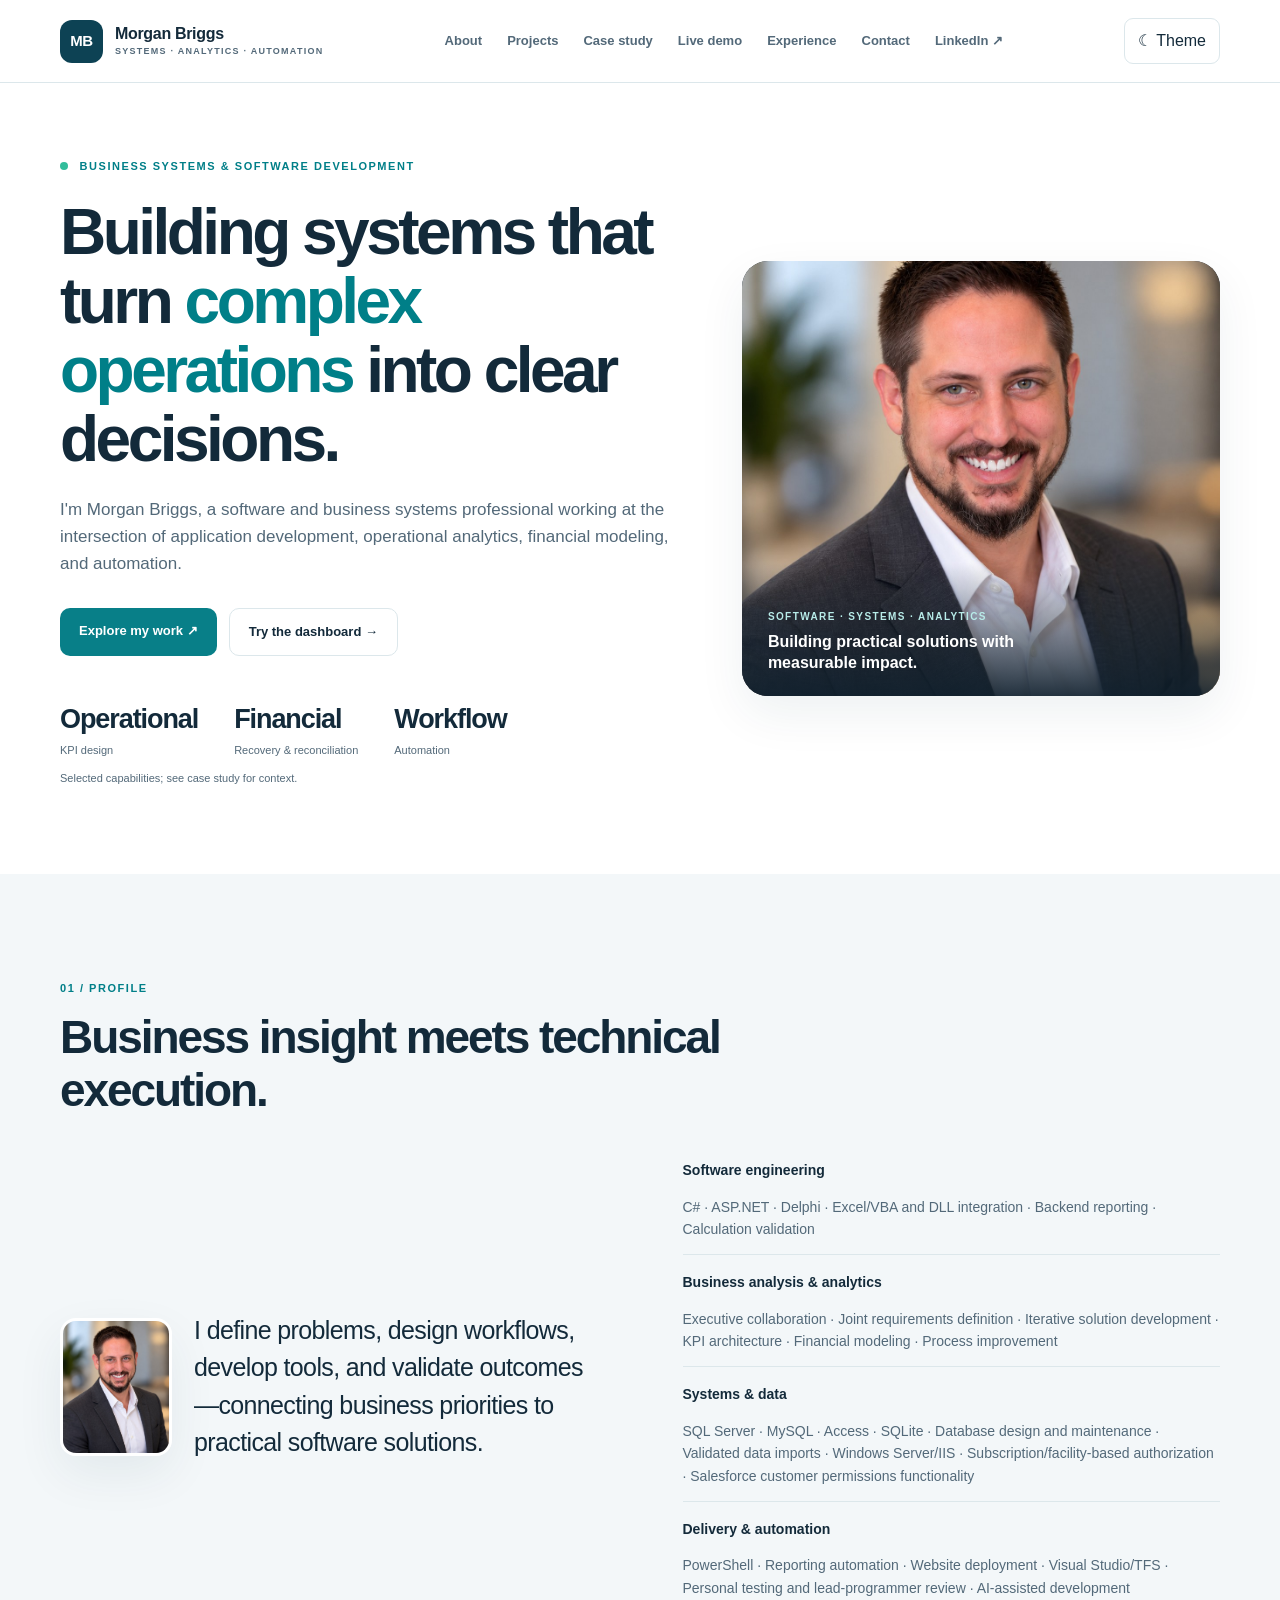
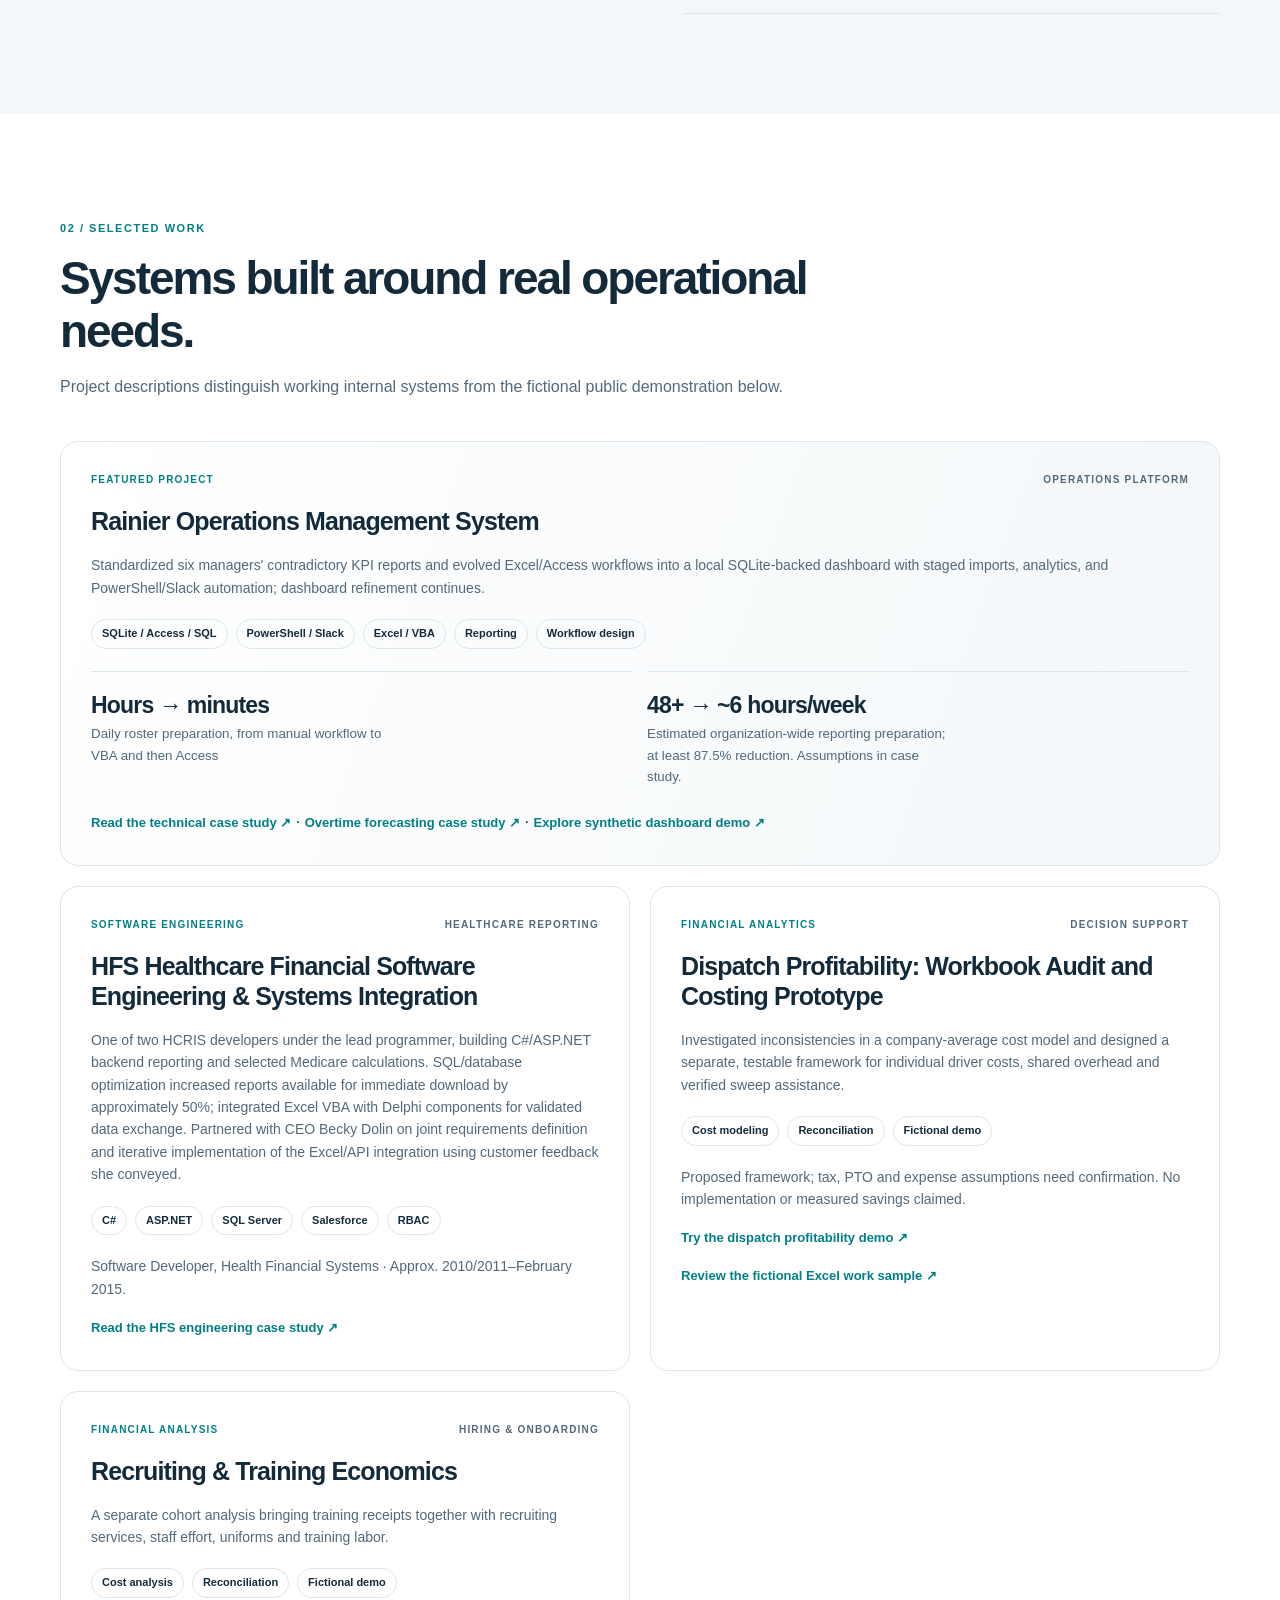
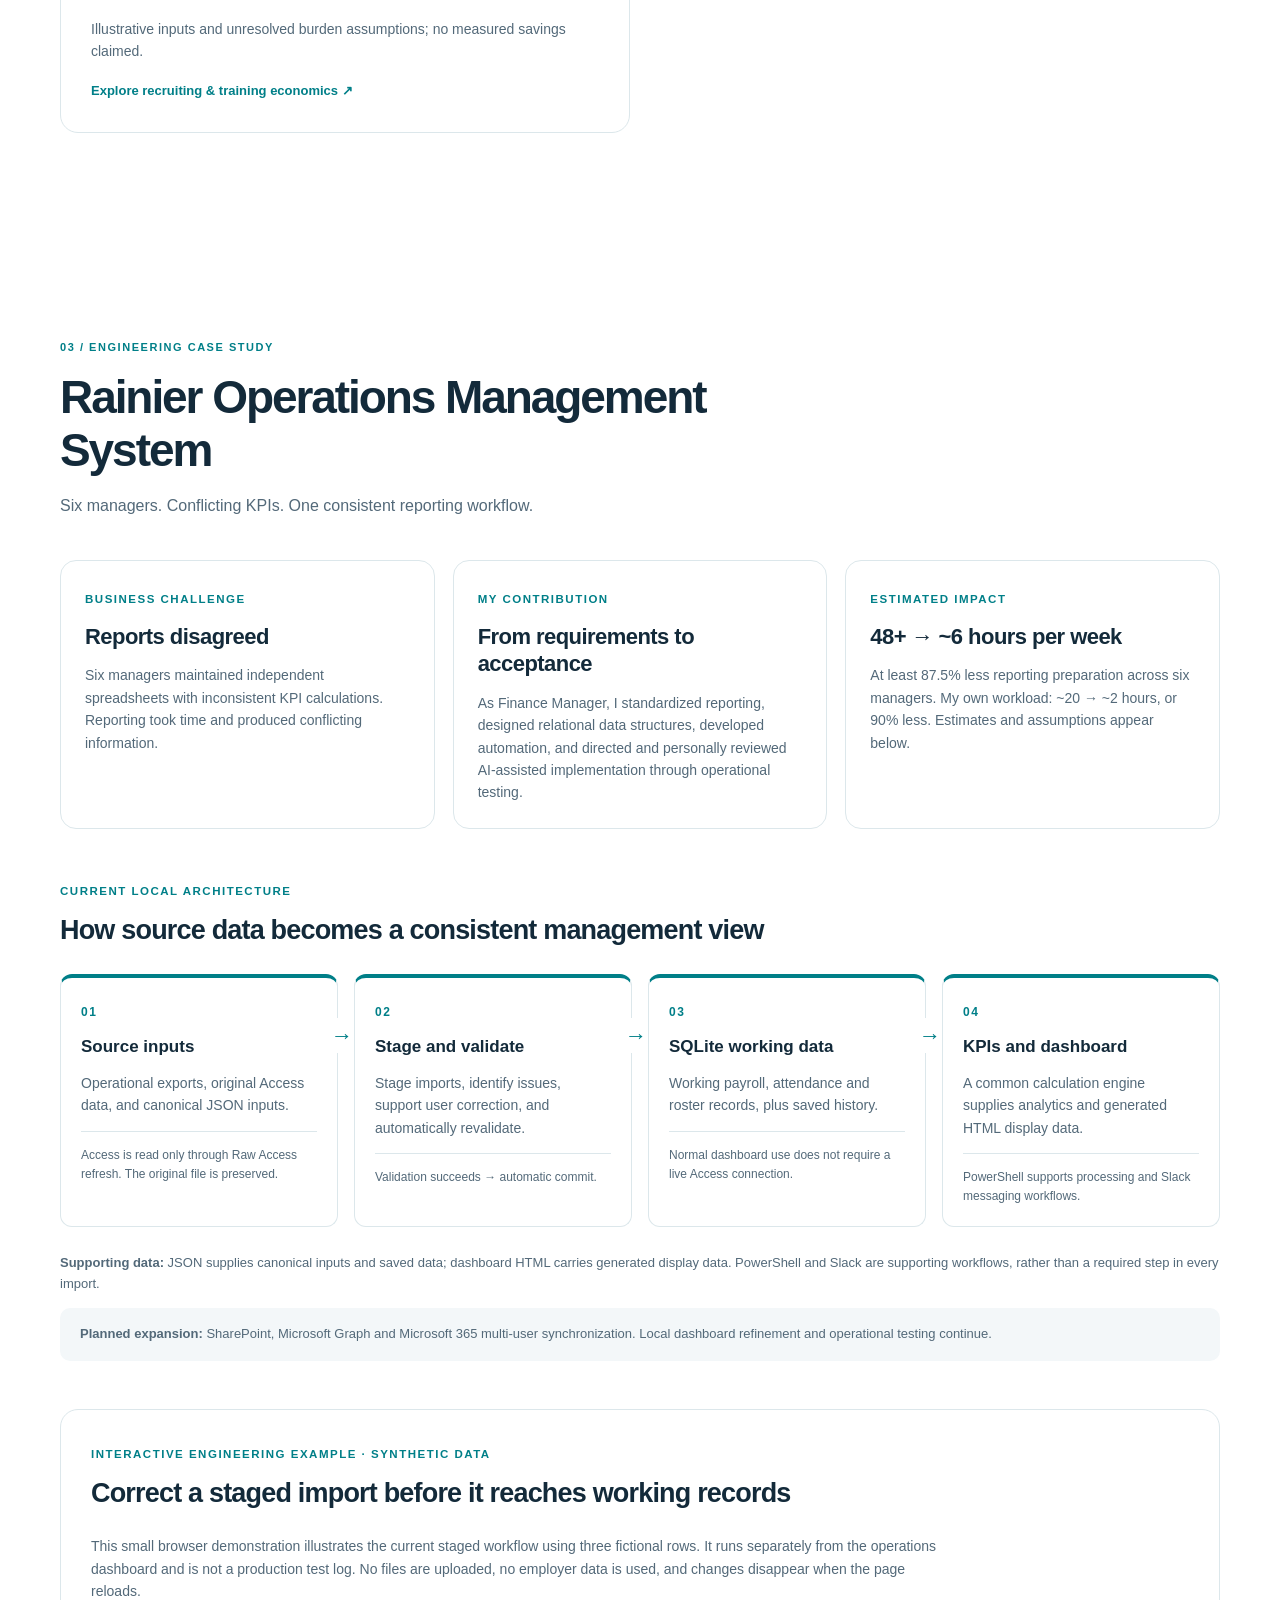
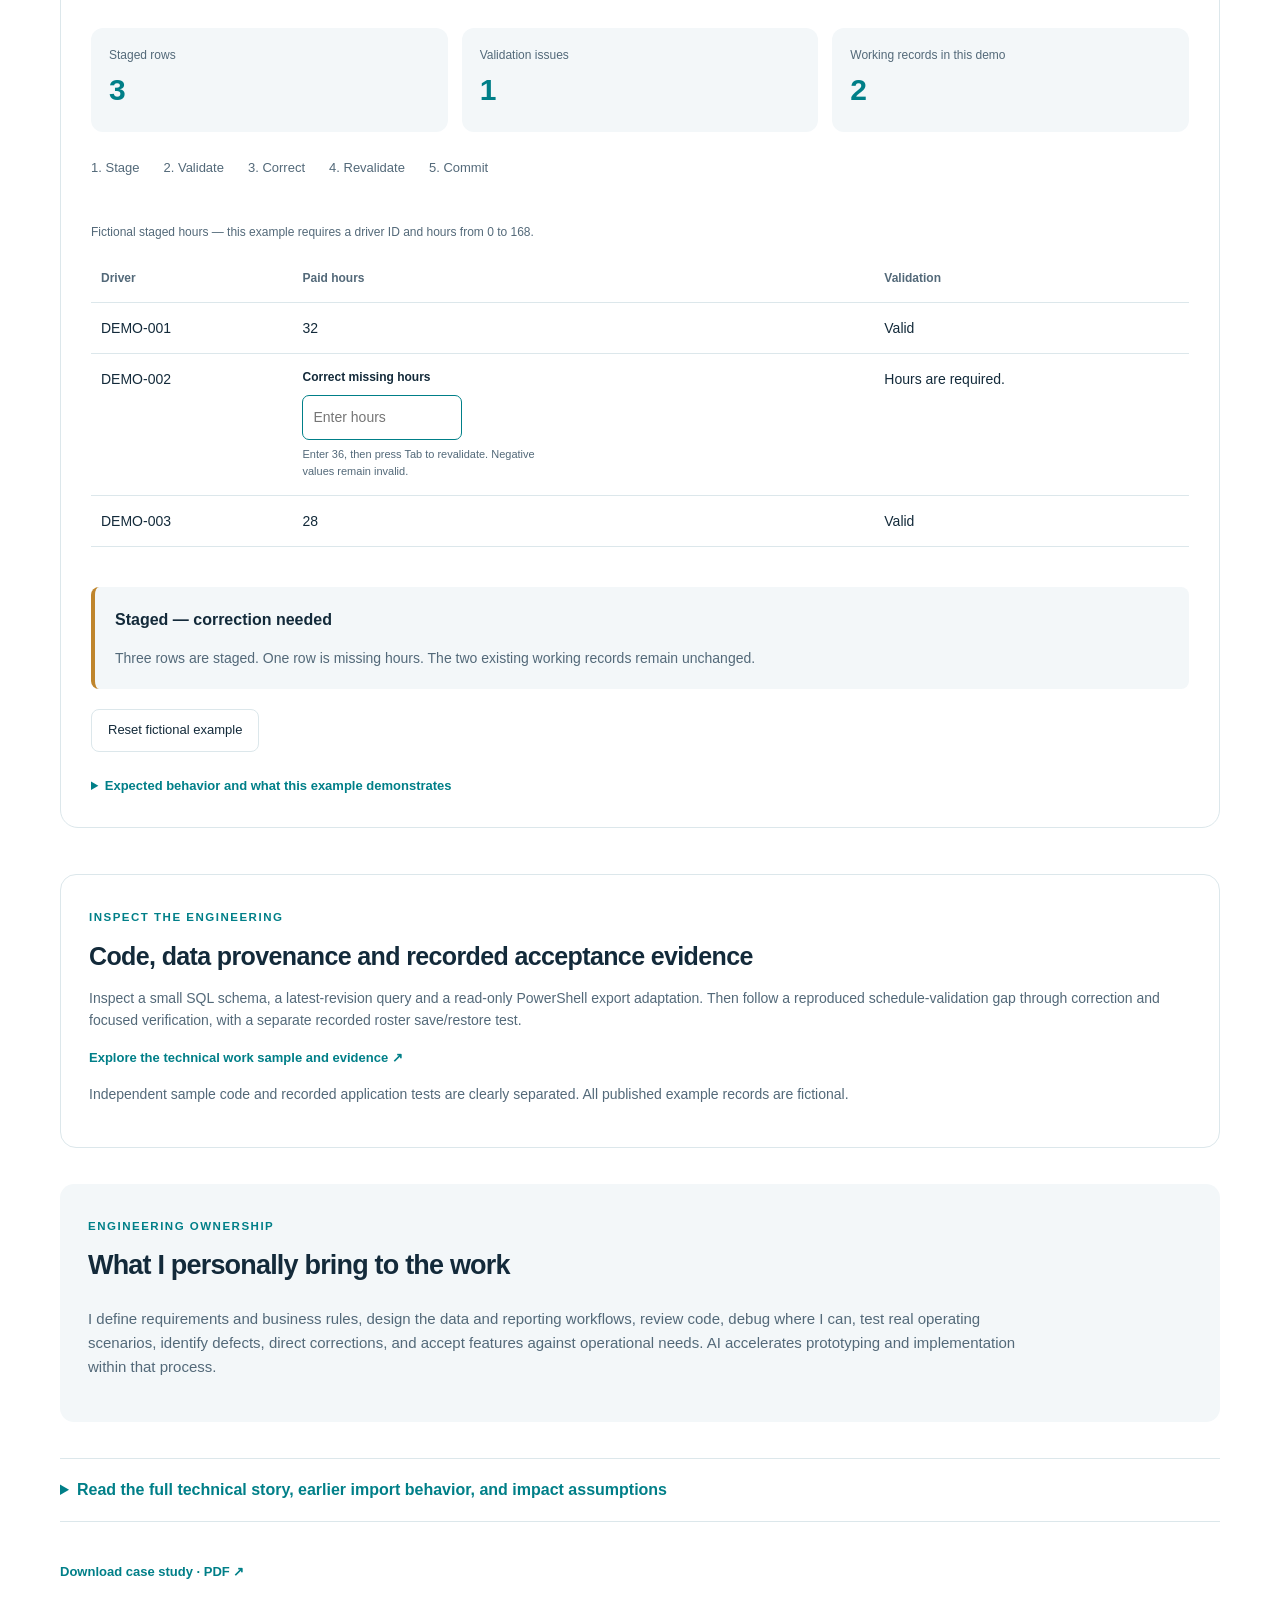
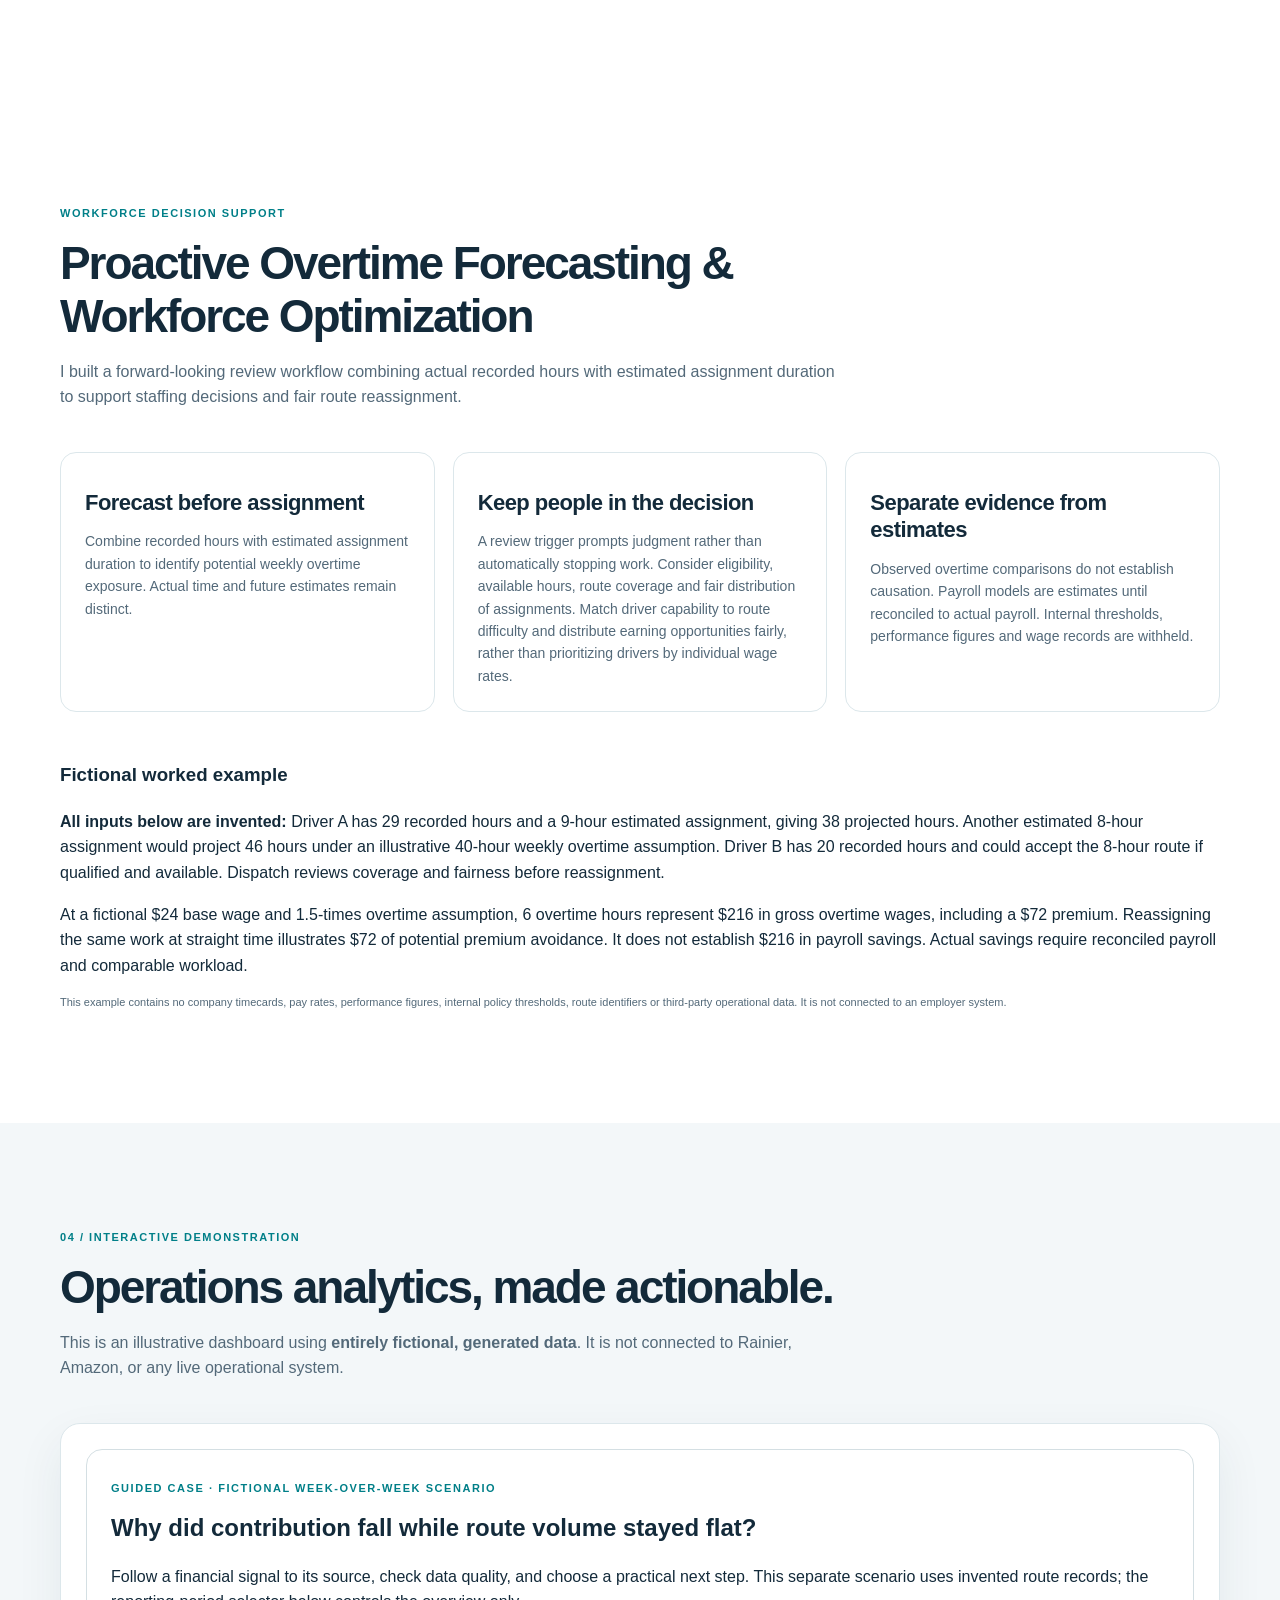
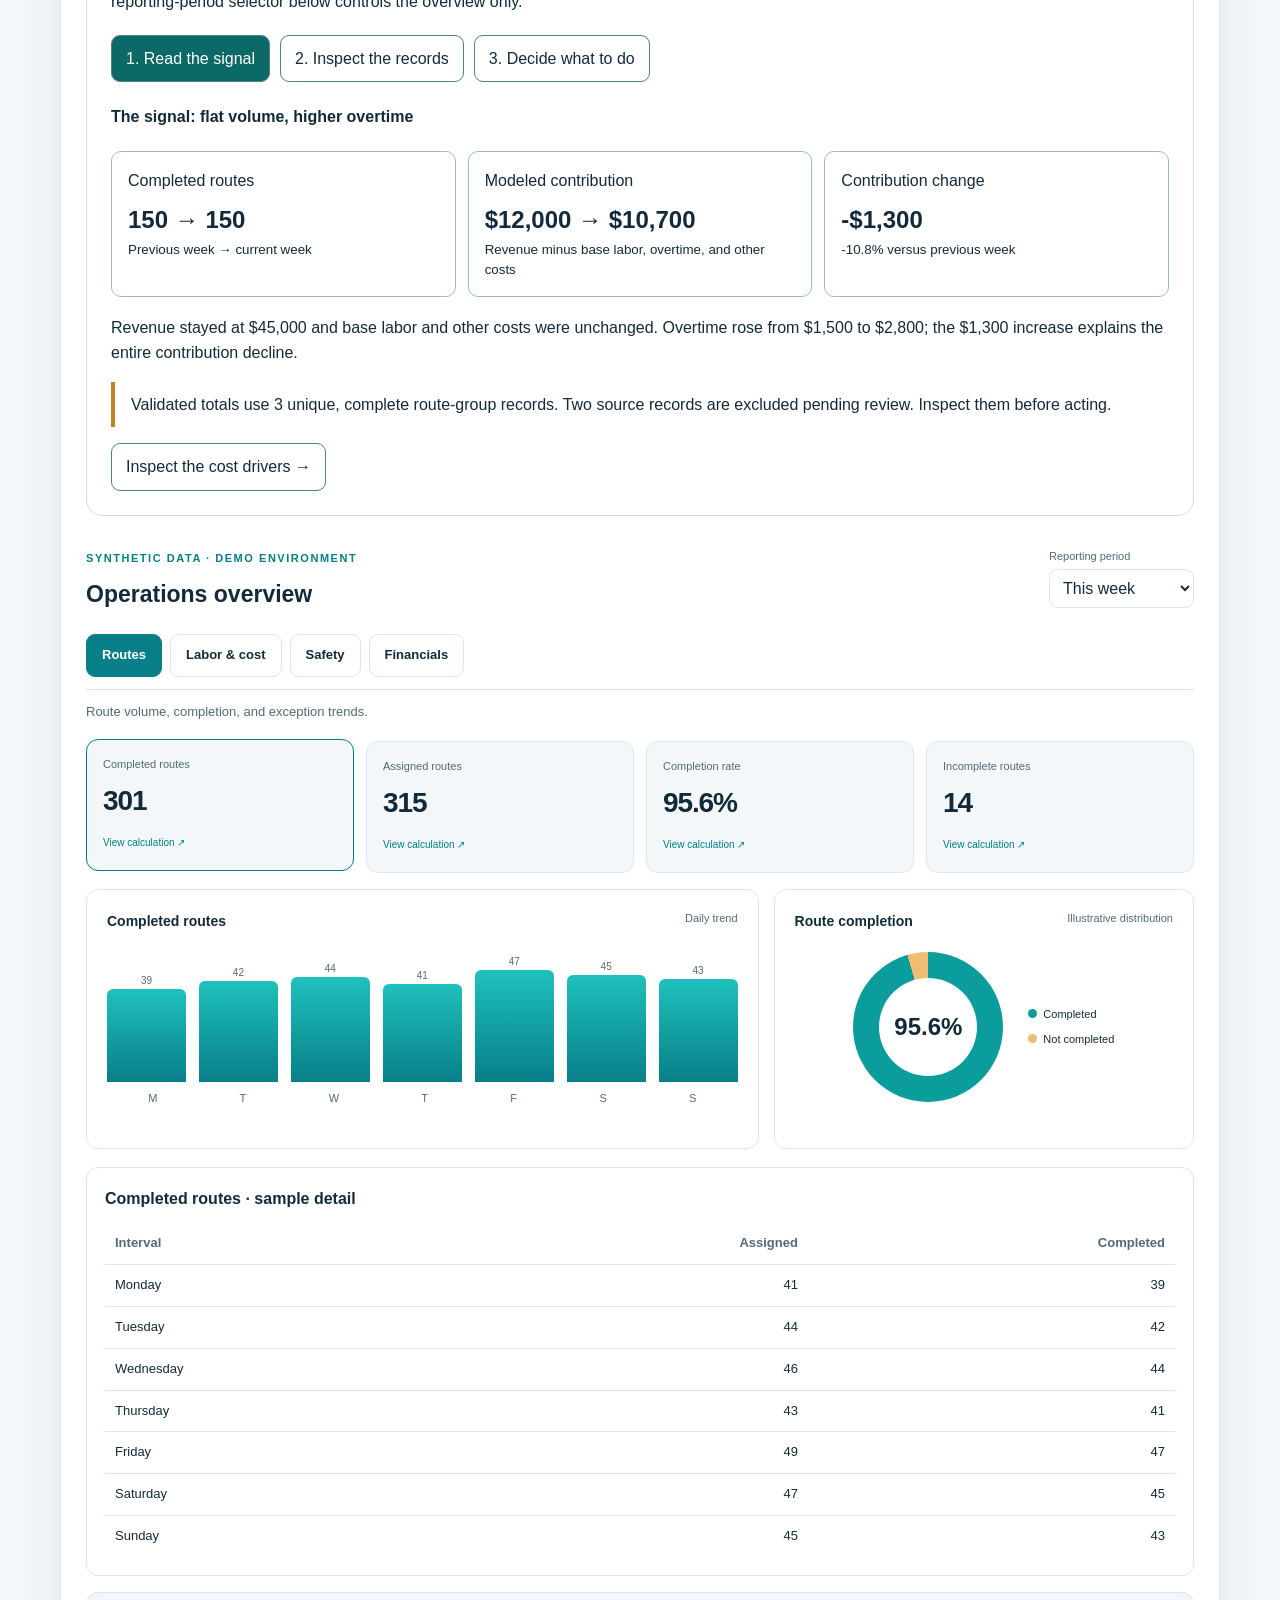
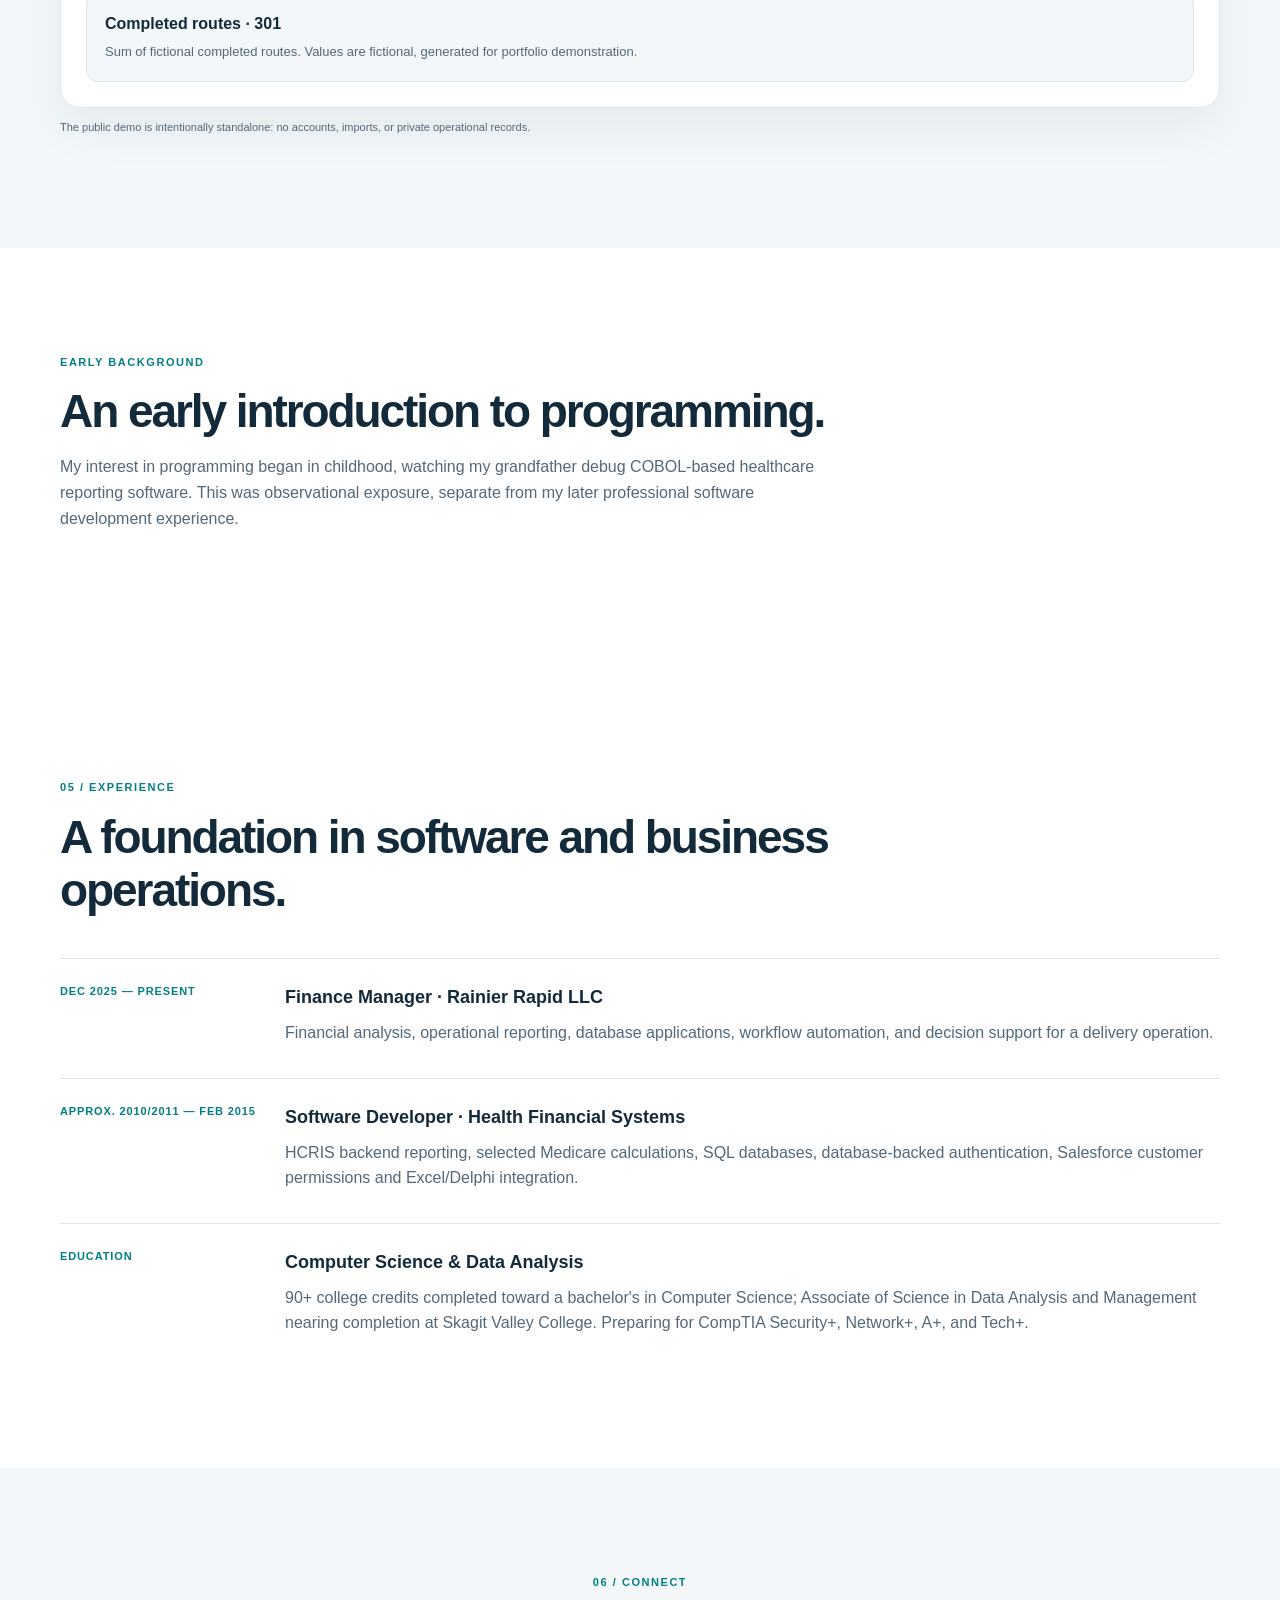
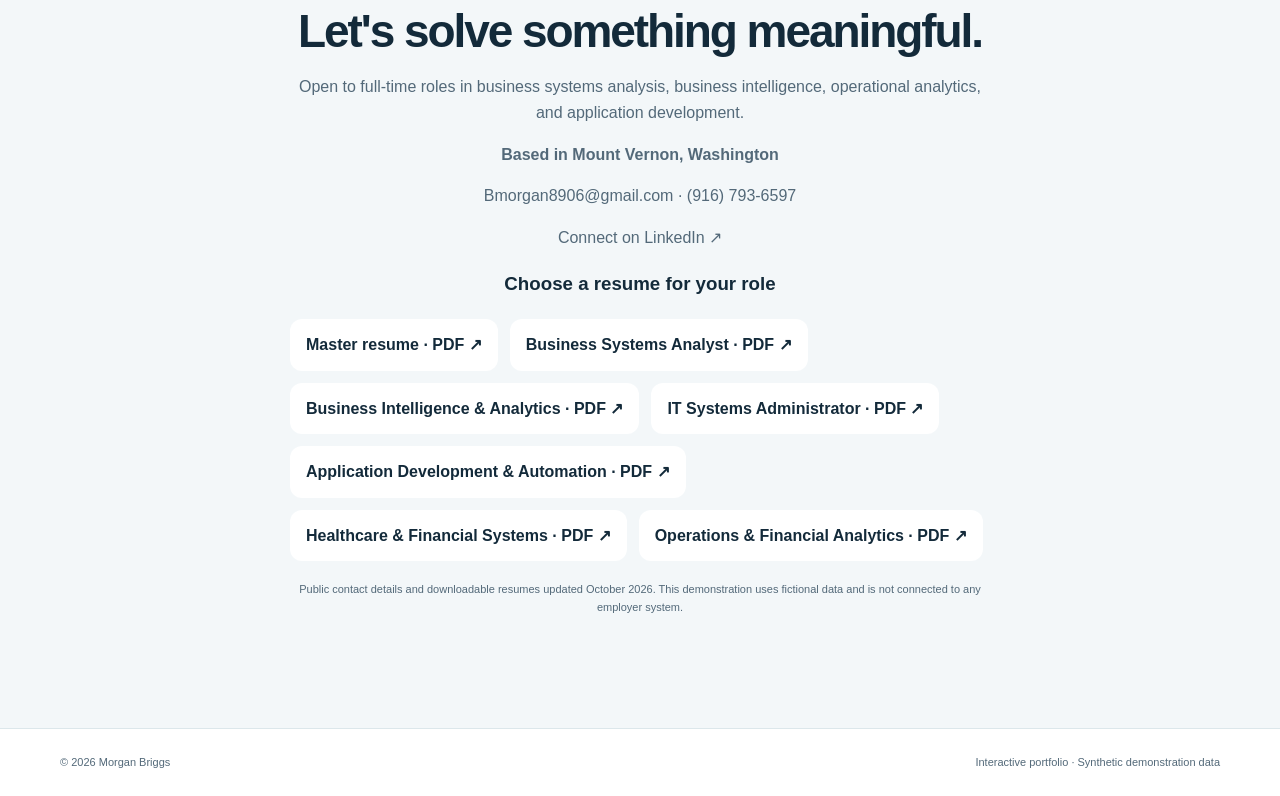
==== commit e62ef14e: "Refresh portfolio skills overview with confirmed engineering and analysis experience" ====
--- a/index.html
+++ b/index.html
@@ -2,7 +2,7 @@
 <html lang="en"><head><meta charset="utf-8"><meta name="viewport" content="width=device-width,initial-scale=1"><meta name="description" content="Morgan Briggs — business systems, analytics, and application development portfolio."><title>Morgan Briggs | Business Systems & Analytics</title><link rel="stylesheet" href="styles.css"></head>
 <body><a class="skip" href="#main">Skip to content</a><header class="topbar"><div class="shell nav"><a class="brand" href="#home"><span class="monogram">MB</span><span>Morgan Briggs<span class="brand-sub">SYSTEMS · ANALYTICS · AUTOMATION</span></span></a><nav aria-label="Main navigation"><a href="#about">About</a><a href="#projects">Projects</a><a href="#case-study">Case study</a><a href="#dashboard">Live demo</a><a href="#experience">Experience</a><a href="#contact">Contact</a><a href="https://www.linkedin.com/in/morgan-briggs-b43a10334" target="_blank" rel="noopener noreferrer">LinkedIn ↗</a></nav><button id="themeToggle" class="theme" aria-label="Switch color theme">☾ <span>Theme</span></button></div></header>
 <main id="main"><section class="hero shell" id="home"><div class="hero-copy"><div class="eyebrow"><span class="pulse"></span> BUSINESS SYSTEMS & SOFTWARE DEVELOPMENT</div><h1>Building systems that turn <em>complex operations</em> into clear decisions.</h1><p class="lead">I'm Morgan Briggs, a software and business systems professional working at the intersection of application development, operational analytics, financial modeling, and automation.</p><div class="actions"><a class="btn primary" href="#projects">Explore my work <span>↗</span></a><a class="btn secondary" href="#dashboard">Try the dashboard →</a></div><div class="hero-stats"><div><strong>Operational</strong><span>KPI design</span></div><div><strong>Financial</strong><span>Recovery & reconciliation</span></div><div><strong>Workflow</strong><span>Automation</span></div></div><p class="fine">Selected capabilities; see case study for context.</p></div><div class="hero-portrait"><img src="images/morgan-briggs-headshot.jpg" alt="Professional portrait of Morgan Briggs in a charcoal blazer and white shirt" width="1071" height="1428" fetchpriority="high"><div class="portrait-caption"><span>SOFTWARE · SYSTEMS · ANALYTICS</span><strong>Building practical solutions with measurable impact.</strong></div></div></section>
-<section class="section muted" id="about"><div class="shell"><div class="section-head"><span class="kicker">01 / PROFILE</span><h2>Business insight meets technical execution.</h2></div><div class="about-grid"><div class="about-intro"><img class="about-headshot" src="images/morgan-briggs-headshot.jpg" alt="Morgan Briggs professional headshot" width="1071" height="1428" loading="lazy"><p class="big-copy">I define problems, design workflows, develop tools, and validate outcomes—connecting business priorities to practical software solutions.</p></div><div class="skill-groups"><div><h3>Engineering</h3><p>C# · ASP.NET · SQL · PowerShell · VBA · Microsoft Access · SQLite · Database design</p></div><div><h3>Analytics & operations</h3><p>KPI architecture · Financial modeling · Reporting automation · Process improvement</p></div><div><h3>Administration & delivery</h3><p>Salesforce · Enterprise application administration · Role-based access · AI-assisted development and testing</p></div></div></div></div></section>
+<section class="section muted" id="about"><div class="shell"><div class="section-head"><span class="kicker">01 / PROFILE</span><h2>Business insight meets technical execution.</h2></div><div class="about-grid"><div class="about-intro"><img class="about-headshot" src="images/morgan-briggs-headshot.jpg" alt="Morgan Briggs professional headshot" width="1071" height="1428" loading="lazy"><p class="big-copy">I define problems, design workflows, develop tools, and validate outcomes—connecting business priorities to practical software solutions.</p></div><div class="skill-groups"><div><h3>Software engineering</h3><p>C# · ASP.NET · Delphi · Excel/VBA and DLL integration · Backend reporting · Calculation validation</p></div><div><h3>Business analysis &amp; analytics</h3><p>Executive collaboration · Joint requirements definition · Iterative solution development · KPI architecture · Financial modeling · Process improvement</p></div><div><h3>Systems &amp; data</h3><p>SQL Server · MySQL · Access · SQLite · Database design and maintenance · Validated data imports · Windows Server/IIS · Subscription/facility-based authorization · Salesforce customer permissions functionality</p></div><div><h3>Delivery &amp; automation</h3><p>PowerShell · Reporting automation · Website deployment · Visual Studio/TFS · Personal testing and lead-programmer review · AI-assisted development</p></div></div></div></div></section>
 <section class="section" id="projects"><div class="shell"><div class="section-head"><span class="kicker">02 / SELECTED WORK</span><h2>Systems built around real operational needs.</h2><p>Project descriptions distinguish working internal systems from the fictional public demonstration below.</p></div><div class="project-grid"><article class="project feature"><div class="project-meta">FEATURED PROJECT <span>OPERATIONS PLATFORM</span></div><h3>Rainier Operations Management System</h3><p>Standardized six managers' contradictory KPI reports and evolved Excel/Access workflows into a local SQLite-backed dashboard with staged imports, analytics, and PowerShell/Slack automation; dashboard refinement continues.</p><div class="tags"><span>SQLite / Access / SQL</span><span>PowerShell / Slack</span><span>Excel / VBA</span><span>Reporting</span><span>Workflow design</span></div><div class="impact"><div><b>Hours → minutes</b><small>Daily roster preparation, from manual workflow to VBA and then Access</small></div><div><b>48+ → ~6 hours/week</b><small>Estimated organization-wide reporting preparation; at least 87.5% reduction. Assumptions in case study.</small></div></div><a class="text-link" href="#case-study">Read the technical case study ↗</a> · <a class="text-link" href="#overtime-forecasting">Overtime forecasting case study ↗</a> · <a class="text-link" href="#dashboard">Explore synthetic dashboard demo ↗</a></article><article class="project"><div class="project-meta">SOFTWARE ENGINEERING <span>HEALTHCARE REPORTING</span></div><h3>HFS Healthcare Financial Software Engineering &amp; Systems Integration</h3><p>One of two HCRIS developers under the lead programmer, building C#/ASP.NET backend reporting and selected Medicare calculations. SQL/database optimization increased reports available for immediate download by approximately 50%; integrated Excel VBA with Delphi components for validated data exchange. Partnered with CEO Becky Dolin on joint requirements definition and iterative implementation of the Excel/API integration using customer feedback she conveyed.</p><div class="tags"><span>C#</span><span>ASP.NET</span><span>SQL Server</span><span>Salesforce</span><span>RBAC</span></div><p class="project-note">Software Developer, Health Financial Systems · Approx. 2010/2011–February 2015.</p><a class="text-link" href="hfs-case-study.html">Read the HFS engineering case study ↗</a></article><article class="project"><div class="project-meta">FINANCIAL ANALYTICS <span>DECISION SUPPORT</span></div><h3>Dispatch Profitability: Workbook Audit and Costing Prototype</h3><p>Investigated inconsistencies in a company-average cost model and designed a separate, testable framework for individual driver costs, shared overhead and verified sweep assistance.</p><div class="tags"><span>Cost modeling</span><span>Reconciliation</span><span>Fictional demo</span></div><p class="project-note">Proposed framework; tax, PTO and expense assumptions need confirmation. No implementation or measured savings claimed.</p><a class="text-link" href="dispatch-profitability.html">Try the dispatch profitability demo ↗</a><p><a class="text-link" href="dispatch-profitability.html#workbook-sample">Review the fictional Excel work sample ↗</a></p></article><article class="project"><div class="project-meta">FINANCIAL ANALYSIS <span>HIRING &amp; ONBOARDING</span></div><h3>Recruiting &amp; Training Economics</h3><p>A separate cohort analysis bringing training receipts together with recruiting services, staff effort, uniforms and training labor.</p><div class="tags"><span>Cost analysis</span><span>Reconciliation</span><span>Fictional demo</span></div><p class="project-note">Illustrative inputs and unresolved burden assumptions; no measured savings claimed.</p><a class="text-link" href="recruiting-training.html">Explore recruiting &amp; training economics ↗</a></article></div></div></section>
 <section class="section case-study" id="case-study"><div class="shell"><div class="section-head"><span class="kicker">03 / ENGINEERING CASE STUDY</span><h2>Rainier Operations Management System</h2><p>Six managers. Conflicting KPIs. One consistent reporting workflow.</p></div>
 <div class="case-summary" aria-label="Project at a glance">
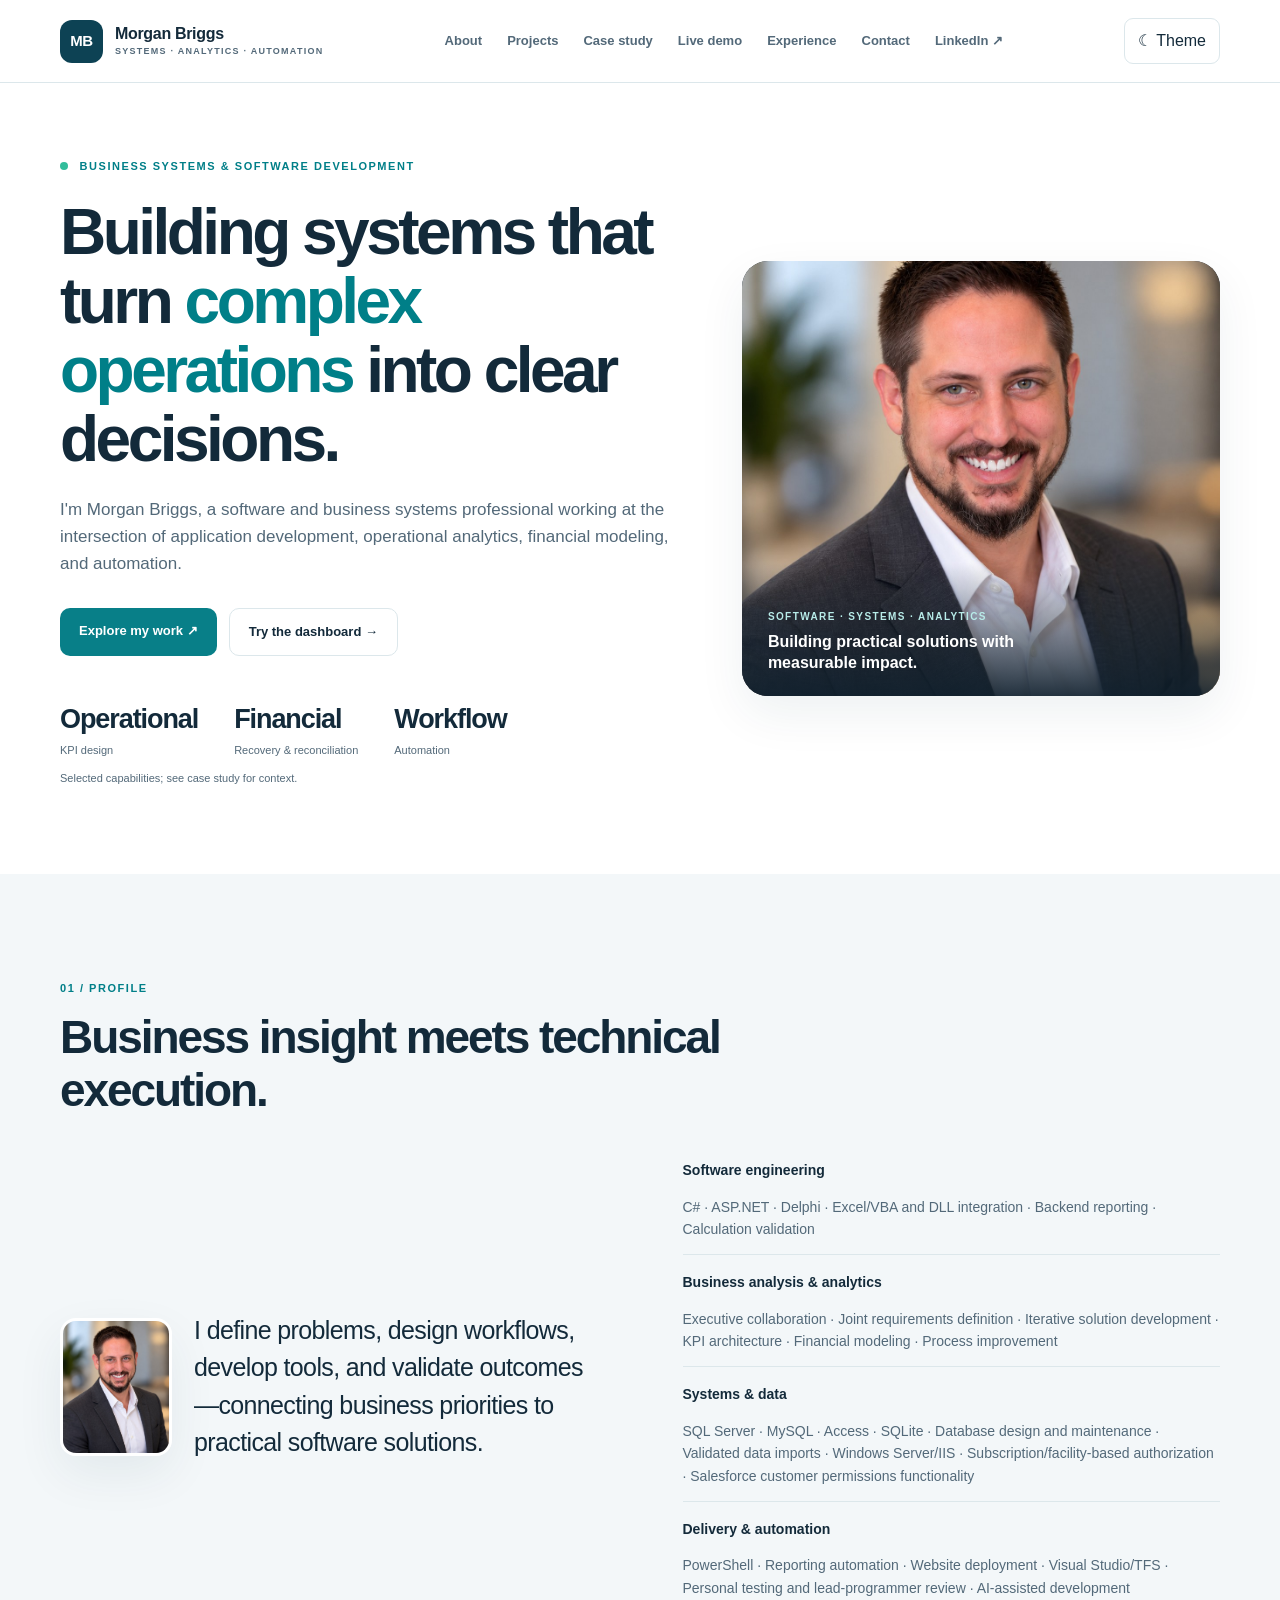
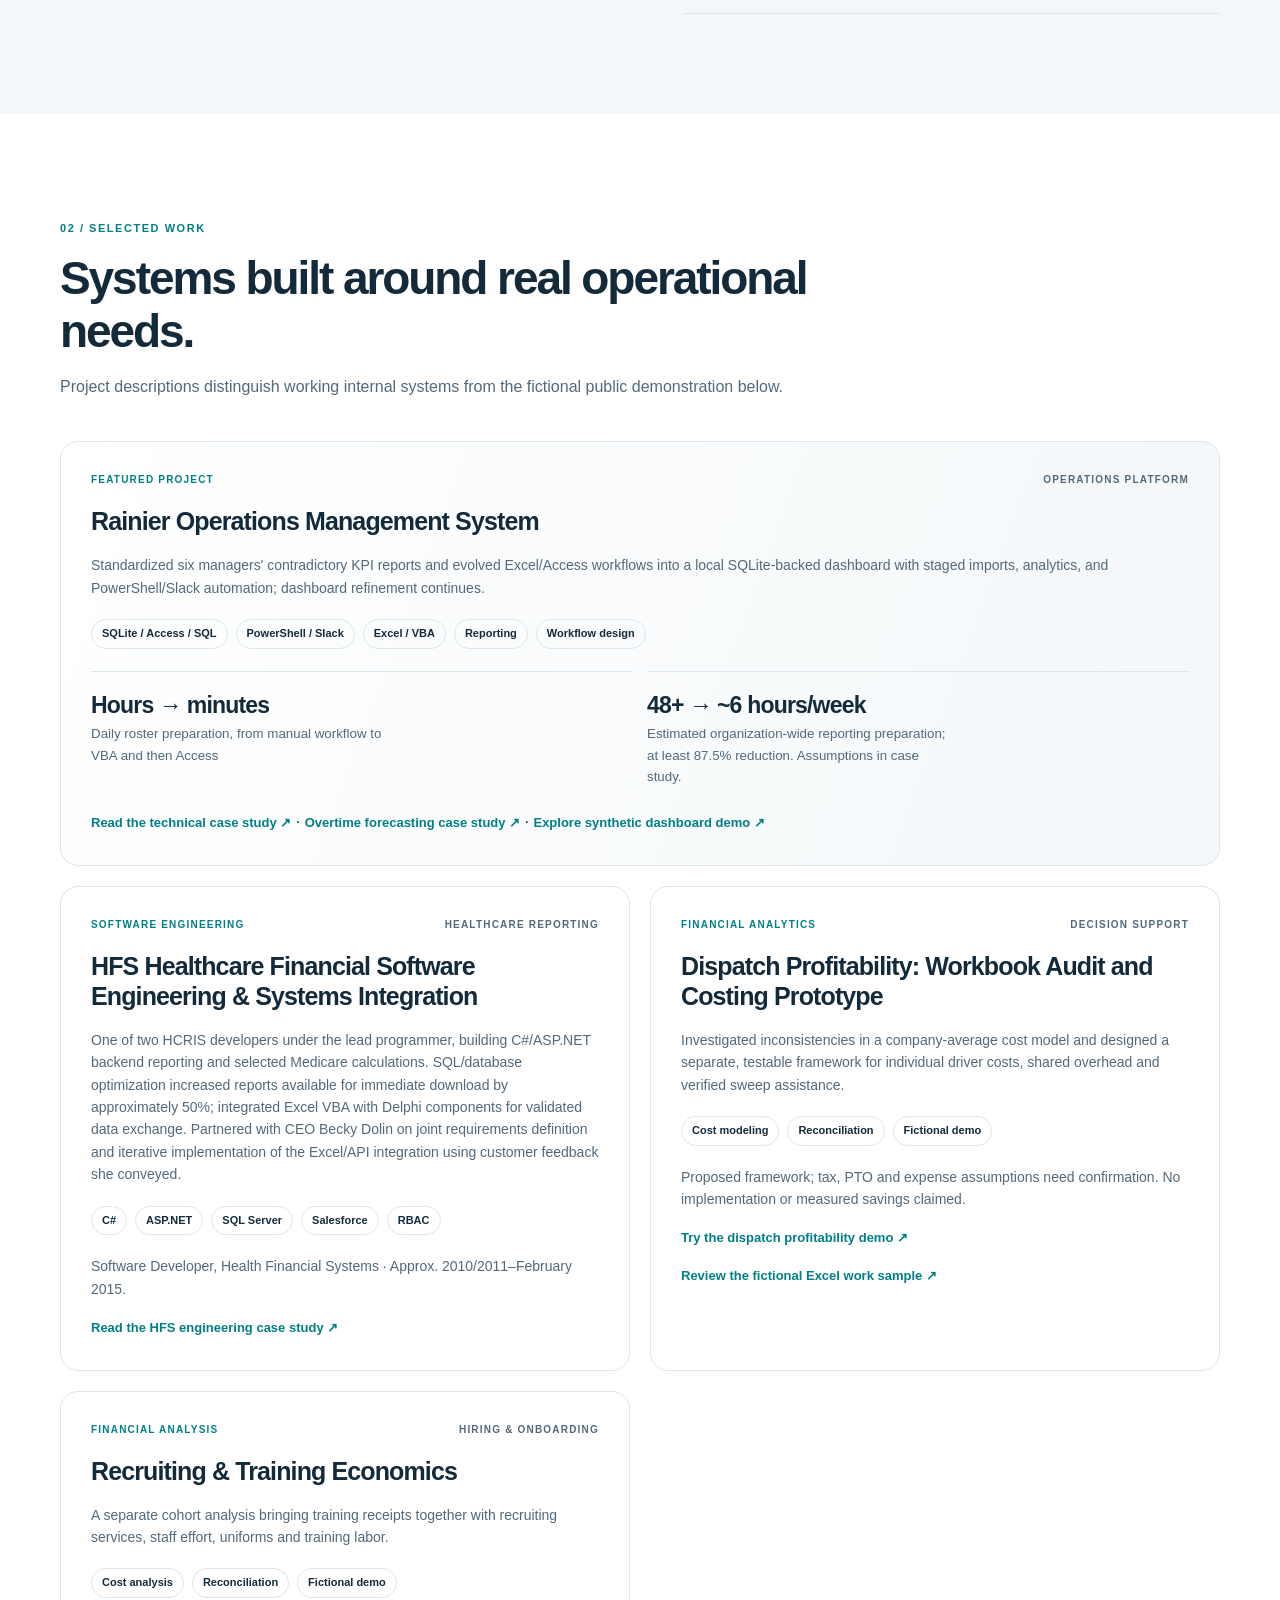
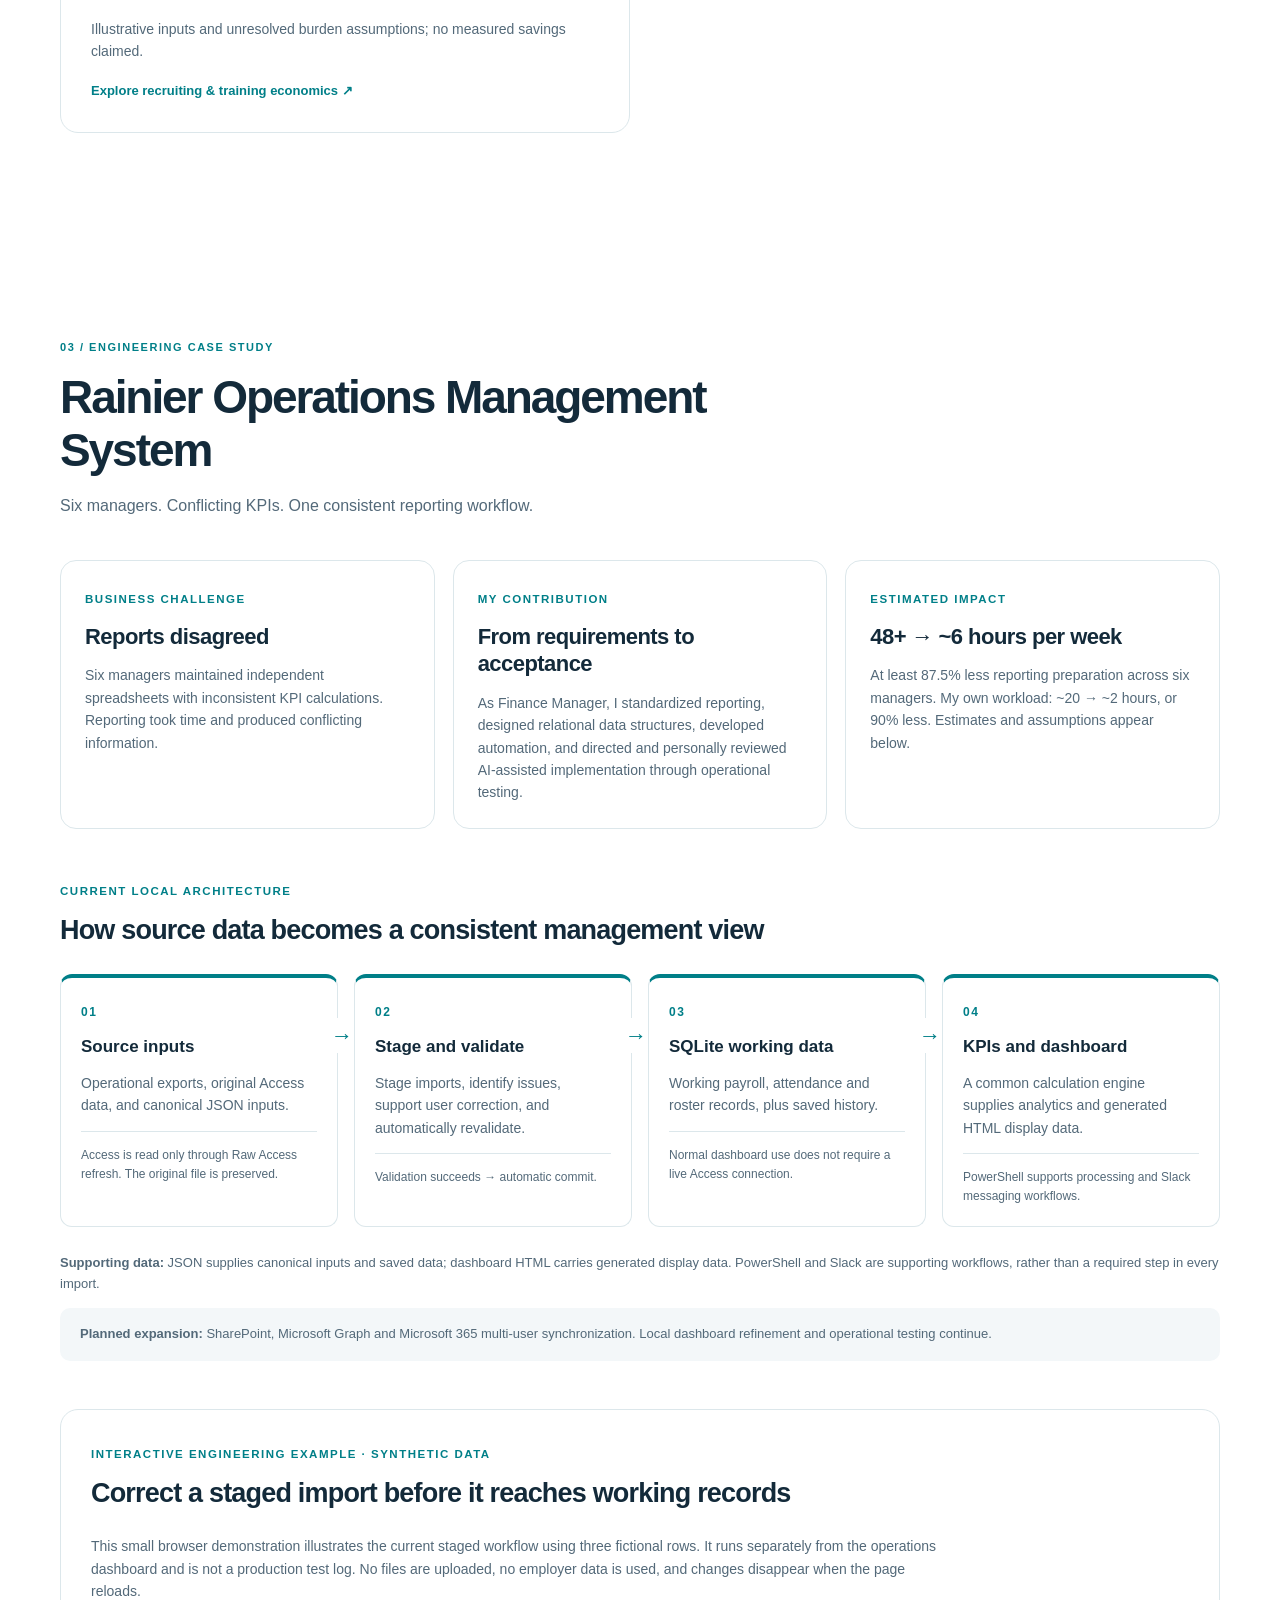
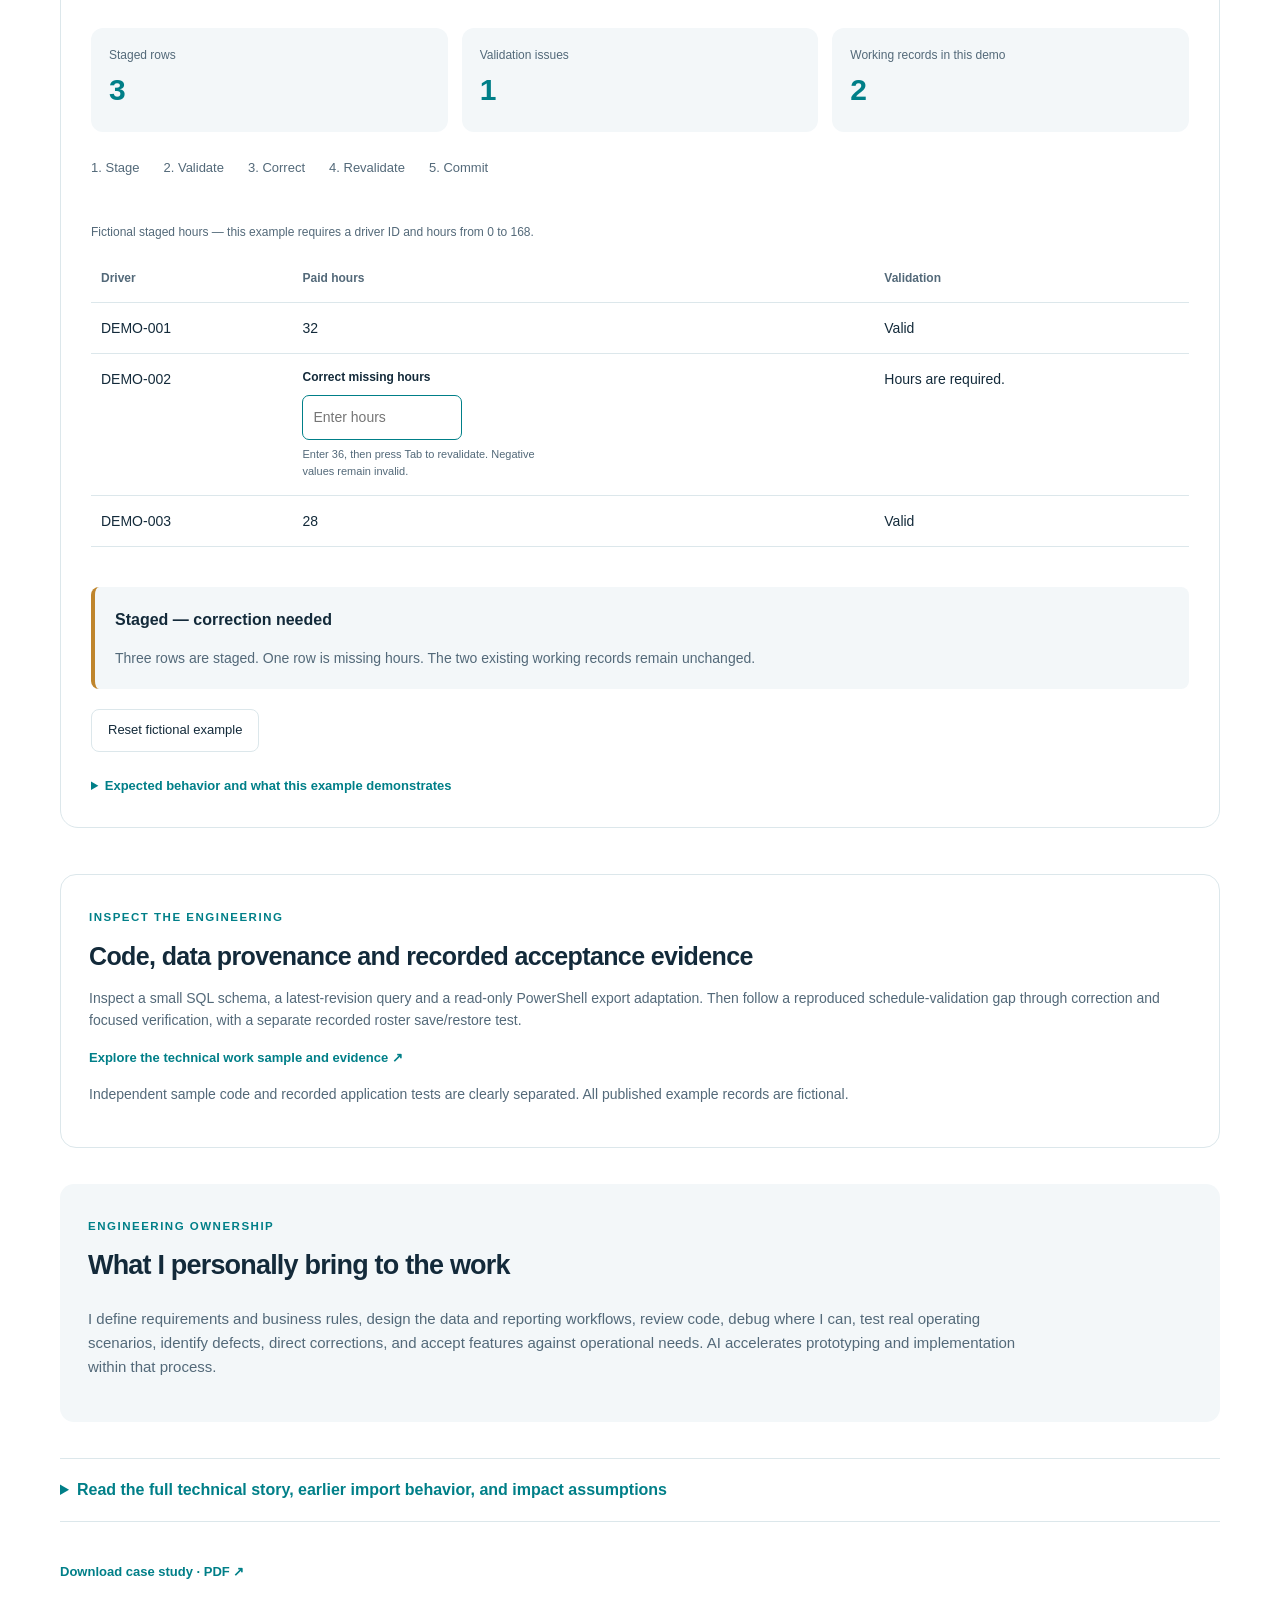
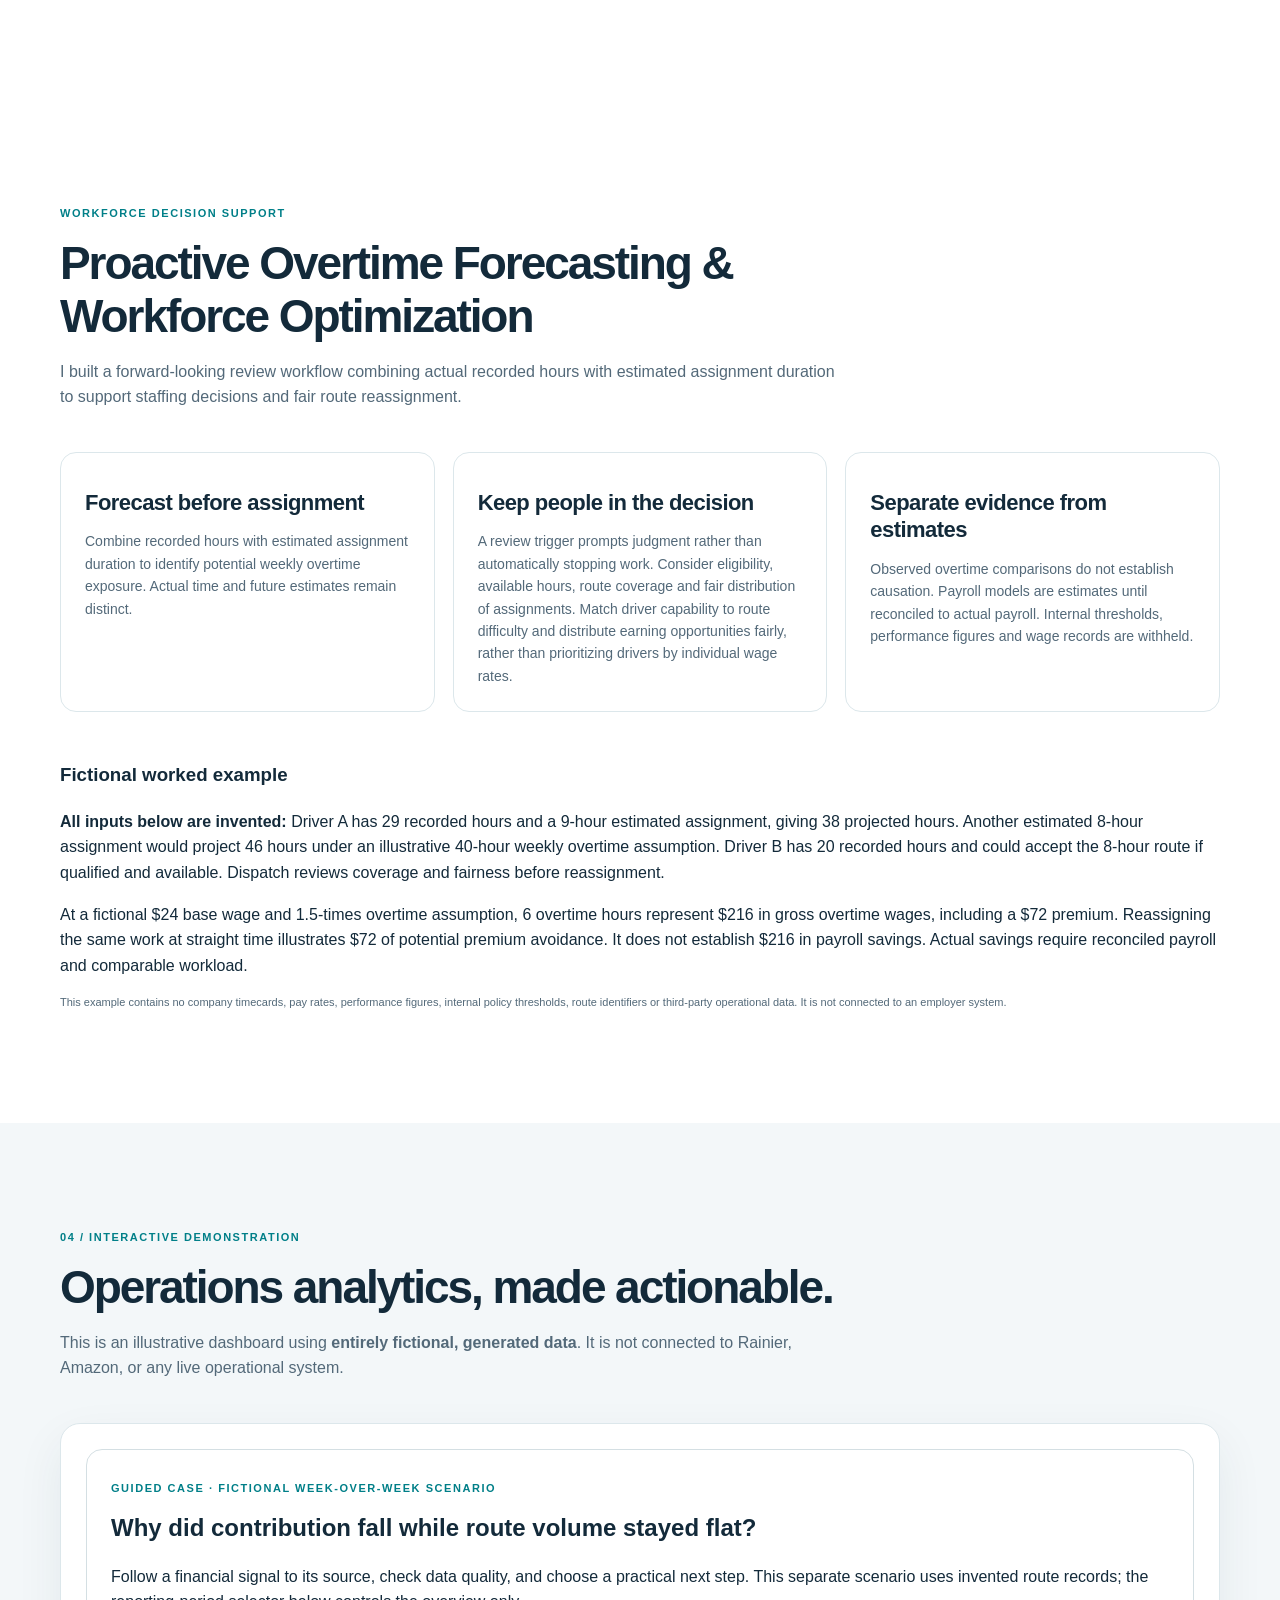
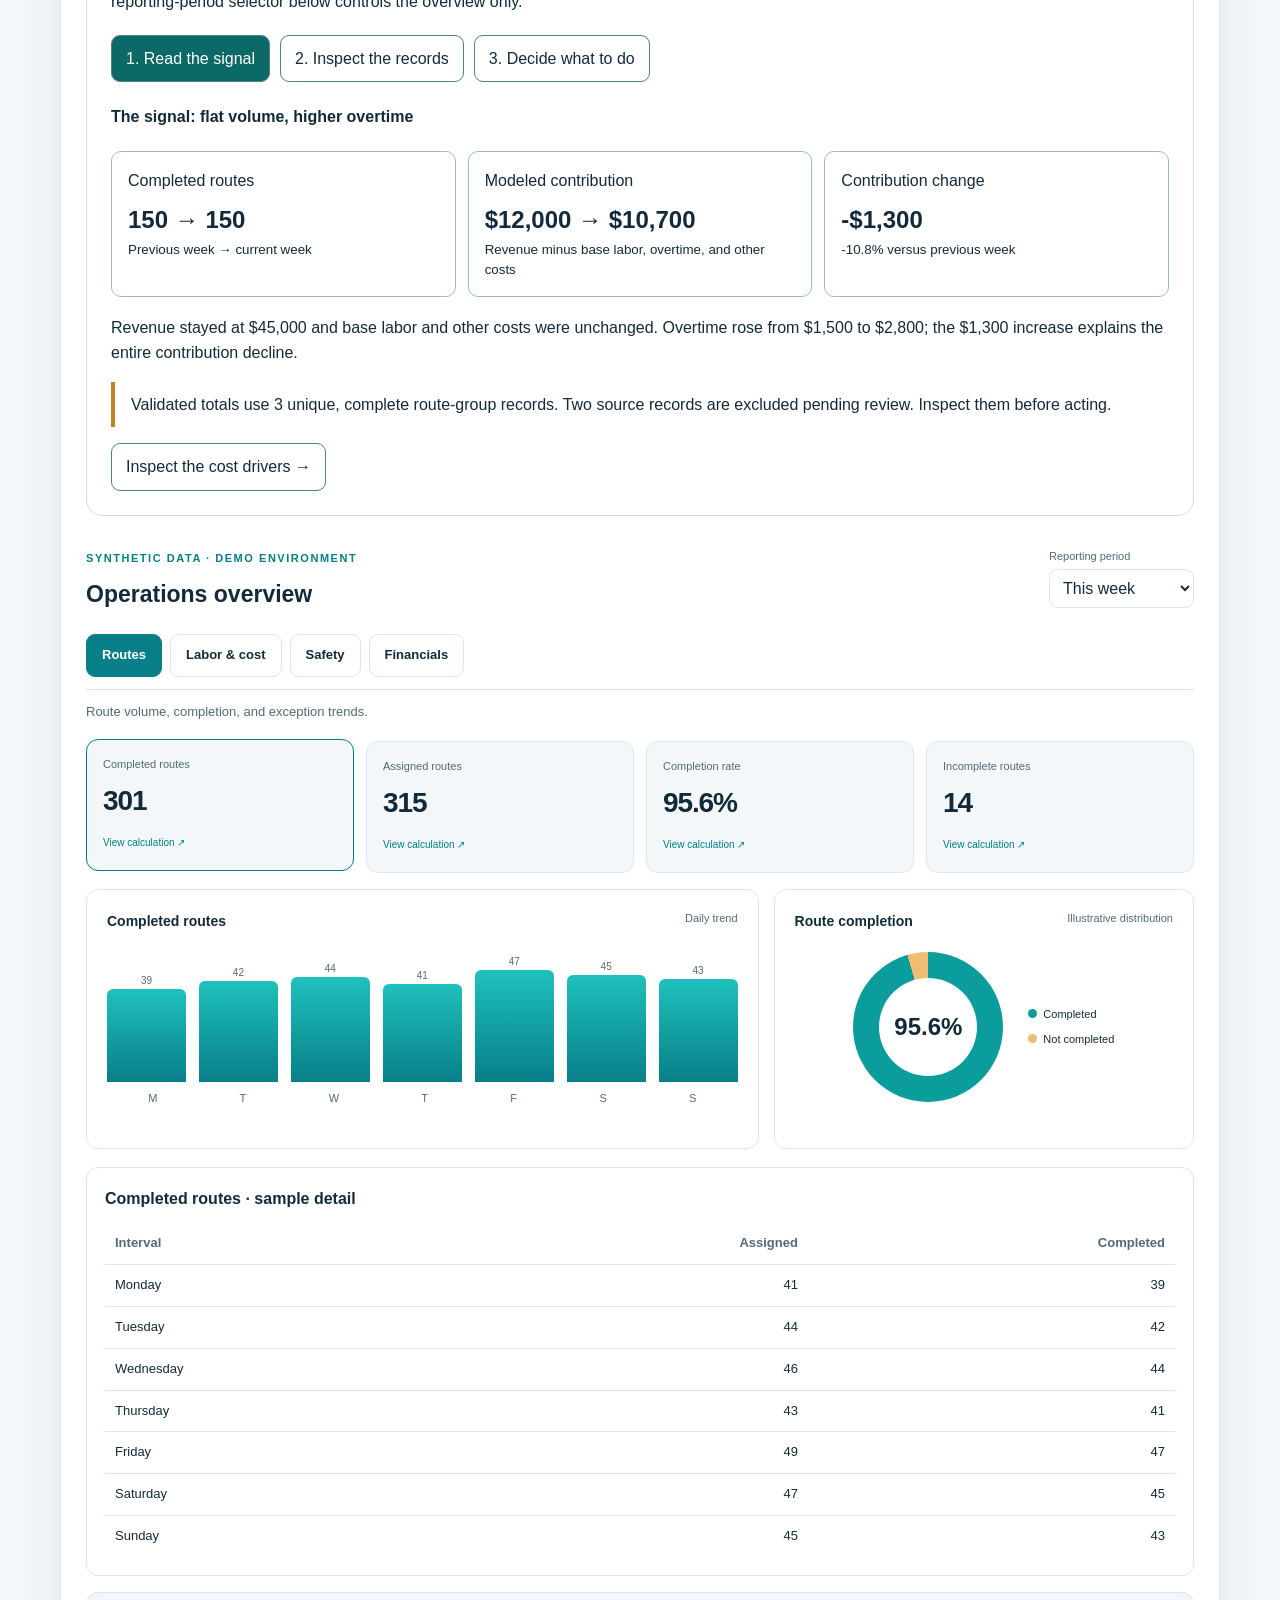
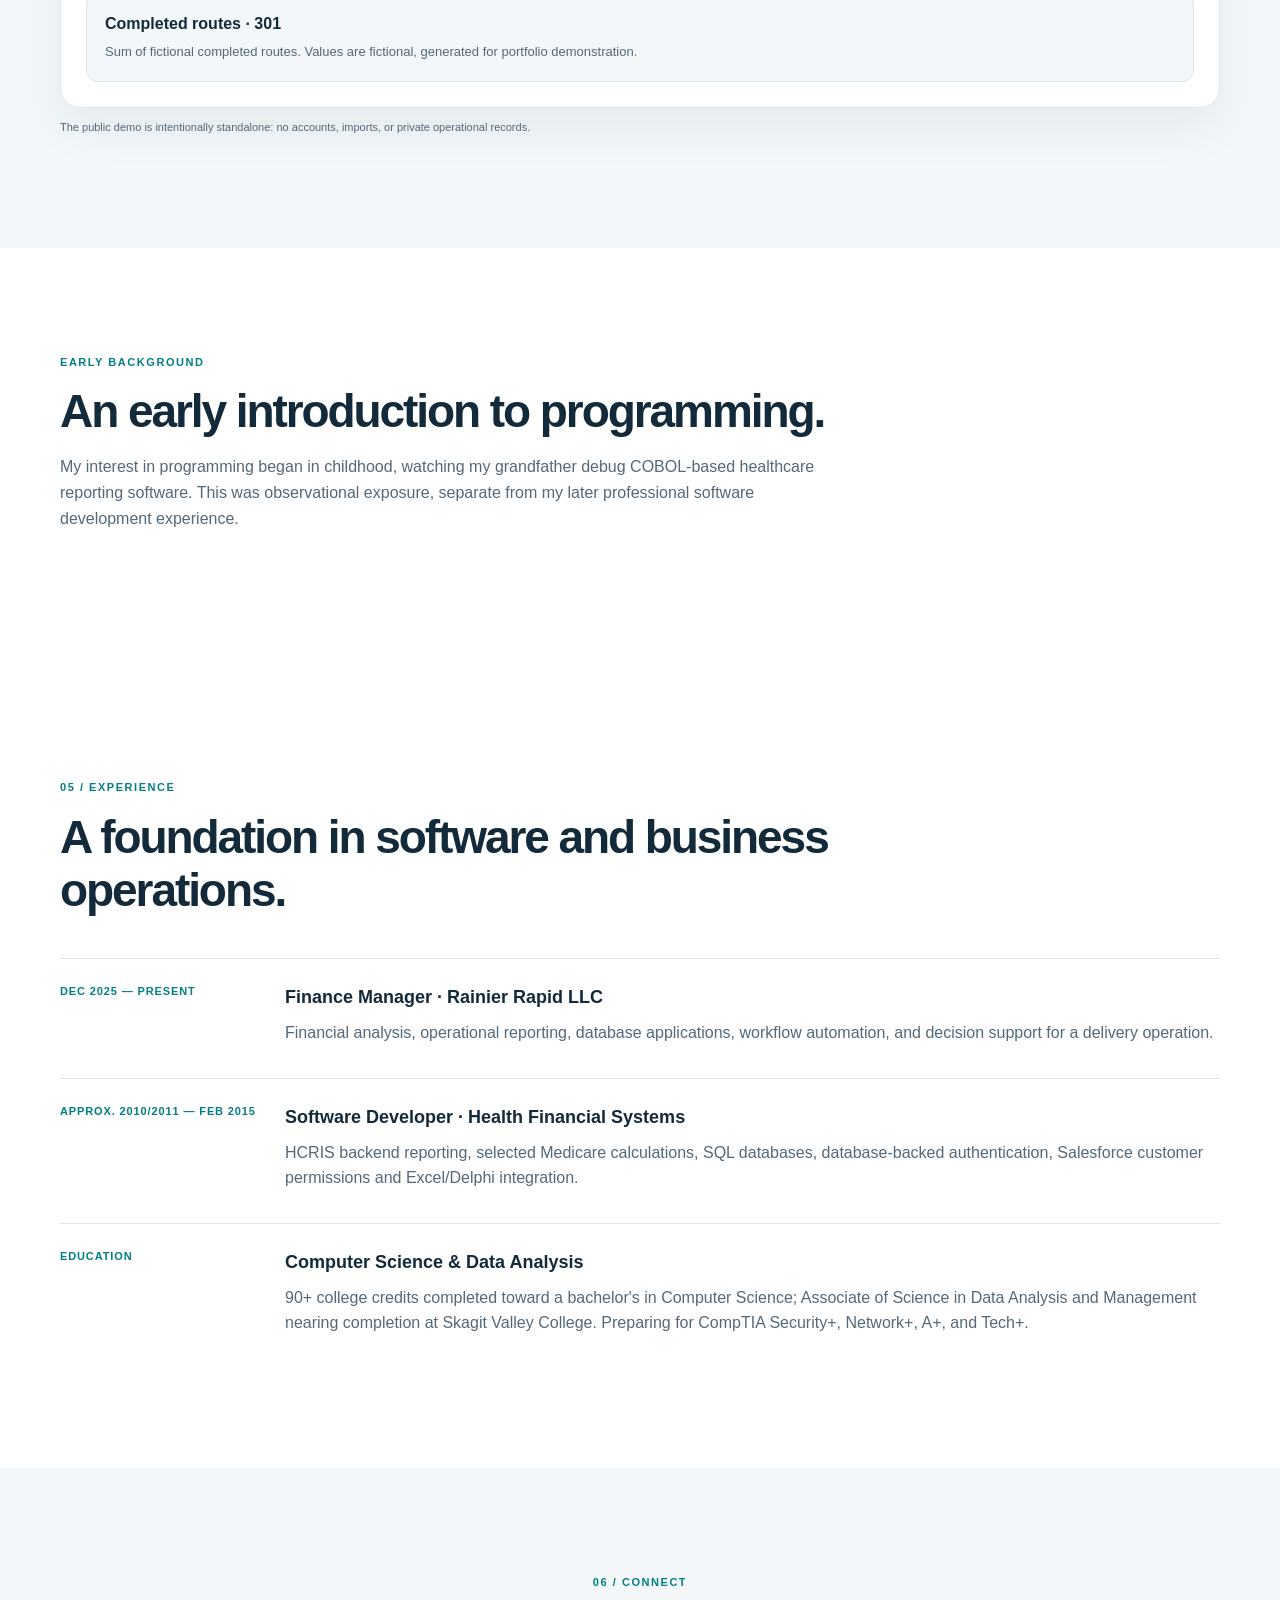
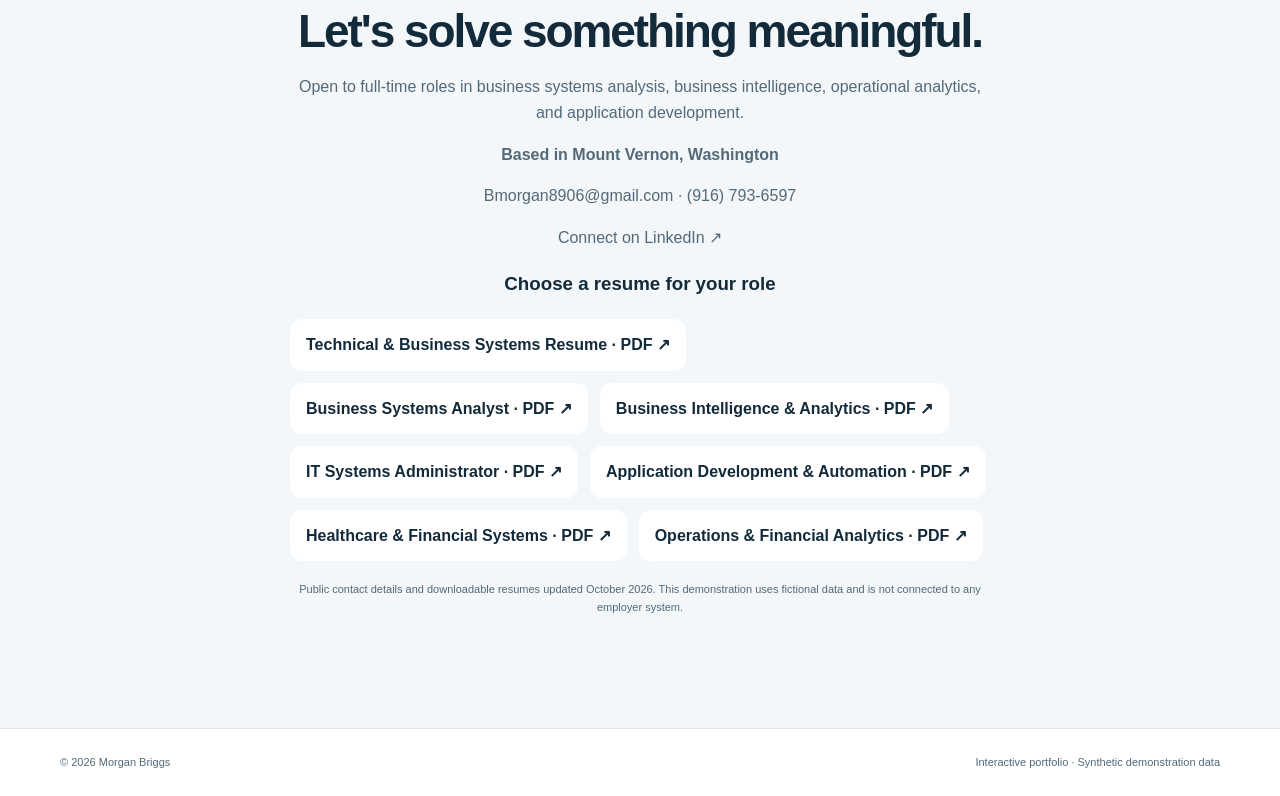
==== commit c13f2674: "Clarify public general resume download label" ====
--- a/index.html
+++ b/index.html
@@ -41,4 +41,4 @@
 <section class="section muted" id="dashboard"><div class="shell"><div class="section-head"><span class="kicker">04 / INTERACTIVE DEMONSTRATION</span><h2>Operations analytics, made actionable.</h2><p>This is an illustrative dashboard using <strong>entirely fictional, generated data</strong>. It is not connected to Rainier, Amazon, or any live operational system.</p></div><div class="demo"><section class="investigation" aria-labelledby="investigationTitle"><span class="demo-label">GUIDED CASE · FICTIONAL WEEK-OVER-WEEK SCENARIO</span><h3 id="investigationTitle">Why did contribution fall while route volume stayed flat?</h3><p>Follow a financial signal to its source, check data quality, and choose a practical next step. This separate scenario uses invented route records; the reporting-period selector below controls the overview only.</p><div class="investigation-steps" aria-label="Investigation steps"><button type="button" id="investigateSignal" aria-pressed="true">1. Read the signal</button><button type="button" id="investigateRecords" aria-pressed="false">2. Inspect the records</button><button type="button" id="investigateAction" aria-pressed="false">3. Decide what to do</button></div><div id="investigationPanel" aria-live="polite"></div><noscript>Enable JavaScript to explore the fictional investigation.</noscript></section><div class="demo-head"><div><span class="demo-label">SYNTHETIC DATA · DEMO ENVIRONMENT</span><h3>Operations overview</h3></div><div class="demo-controls"><label for="period">Reporting period</label><select id="period"><option value="week">This week</option><option value="prior">Previous week</option><option value="month">This month</option></select></div></div><div class="view-tabs" role="tablist" aria-label="Dashboard analytics views"><button type="button" class="view-tab" role="tab" data-view="routes" aria-selected="true">Routes</button><button type="button" class="view-tab" role="tab" data-view="labor" aria-selected="false">Labor & cost</button><button type="button" class="view-tab" role="tab" data-view="safety" aria-selected="false">Safety</button><button type="button" class="view-tab" role="tab" data-view="finance" aria-selected="false">Financials</button></div><p id="viewDescription" class="view-description"></p><div class="kpi-grid" id="kpis"></div><div class="charts"><div class="chart-panel"><div class="chart-title"><h4 id="trendTitle">Completed routes</h4><span id="trendSubtitle">Daily trend</span></div><div id="bars" class="bars" role="img" aria-label="Synthetic route completion chart"></div><div id="days" class="days"></div></div><div class="chart-panel"><div class="chart-title"><h4 id="mixTitle">Performance mix</h4><span id="mixSubtitle">Illustrative distribution</span></div><div class="donut-wrap"><div class="donut" id="donut"><span id="donutValue">96%</span></div><div class="legend"><span><i class="legend-dot success"></i><span id="mixGood">Completed</span></span><span><i class="legend-dot caution"></i><span id="mixBad">Exceptions</span></span></div></div></div></div><div class="detail-table-wrap"><h4 id="tableTitle">Synthetic detail records</h4><div id="detailTable"></div></div><div class="drill" id="drill" aria-live="polite"><strong>Select a KPI card to see the detail.</strong><p>Use the period selector to explore different fictional reporting snapshots.</p></div></div><p class="fine">The public demo is intentionally standalone: no accounts, imports, or private operational records.</p></div></section>
 <section class="section" id="programming-background"><div class="shell"><div class="section-head"><span class="kicker">EARLY BACKGROUND</span><h2>An early introduction to programming.</h2><p>My interest in programming began in childhood, watching my grandfather debug COBOL-based healthcare reporting software. This was observational exposure, separate from my later professional software development experience.</p></div></div></section>
 <section class="section" id="experience"><div class="shell"><div class="section-head"><span class="kicker">05 / EXPERIENCE</span><h2>A foundation in software and business operations.</h2></div><div class="timeline"><article><span>DEC 2025 — PRESENT</span><div><h3>Finance Manager · Rainier Rapid LLC</h3><p>Financial analysis, operational reporting, database applications, workflow automation, and decision support for a delivery operation.</p></div></article><article><span>APPROX. 2010/2011 — FEB 2015</span><div><h3>Software Developer · Health Financial Systems</h3><p>HCRIS backend reporting, selected Medicare calculations, SQL databases, database-backed authentication, Salesforce customer permissions and Excel/Delphi integration.</p></div></article><article><span>EDUCATION</span><div><h3>Computer Science & Data Analysis</h3><p>90+ college credits completed toward a bachelor's in Computer Science; Associate of Science in Data Analysis and Management nearing completion at Skagit Valley College. Preparing for CompTIA Security+, Network+, A+, and Tech+.</p></div></article></div></div></section>
-<section class="contact section muted" id="contact"><div class="shell"><span class="kicker">06 / CONNECT</span><h2>Let's solve something meaningful.</h2><p>Open to full-time roles in business systems analysis, business intelligence, operational analytics, and application development.</p><p class="contact-location">Based in Mount Vernon, Washington</p><p><a href="mailto:Bmorgan8906@gmail.com">Bmorgan8906@gmail.com</a> · <a href="tel:+19167936597">(916) 793-6597</a></p><p><a href="https://www.linkedin.com/in/morgan-briggs-b43a10334" target="_blank" rel="noopener noreferrer">Connect on LinkedIn ↗</a></p><h3>Choose a resume for your role</h3><div class="resume-links"><a href="resumes/Morgan_Briggs_Master_Technical_Business_Systems_Resume.pdf" download>Master resume · PDF ↗</a><a href="resumes/Morgan_Briggs_01_Business_Systems_Analyst.pdf" download>Business Systems Analyst · PDF ↗</a><a href="resumes/Morgan_Briggs_02_Business_Intelligence_Analytics.pdf" download>Business Intelligence &amp; Analytics · PDF ↗</a><a href="resumes/Morgan_Briggs_03_IT_Systems_Administrator.pdf" download>IT Systems Administrator · PDF ↗</a><a href="resumes/Morgan_Briggs_04_Application_Developer_Automation.pdf" download>Application Development &amp; Automation · PDF ↗</a><a href="resumes/Morgan_Briggs_05_Healthcare_Financial_Systems.pdf" download>Healthcare &amp; Financial Systems · PDF ↗</a><a href="resumes/Morgan_Briggs_06_Operations_Financial_Analytics.pdf" download>Operations &amp; Financial Analytics · PDF ↗</a></div><p class="fine">Public contact details and downloadable resumes updated October 2026. This demonstration uses fictional data and is not connected to any employer system.</p></div></section></main><footer><div class="shell footer-inner"><span>© <span id="year"></span> Morgan Briggs</span><span>Interactive portfolio · Synthetic demonstration data</span></div></footer><script src="script.js"></script><script src="investigation.js"></script><script src="case-study.js"></script></body></html>
+<section class="contact section muted" id="contact"><div class="shell"><span class="kicker">06 / CONNECT</span><h2>Let's solve something meaningful.</h2><p>Open to full-time roles in business systems analysis, business intelligence, operational analytics, and application development.</p><p class="contact-location">Based in Mount Vernon, Washington</p><p><a href="mailto:Bmorgan8906@gmail.com">Bmorgan8906@gmail.com</a> · <a href="tel:+19167936597">(916) 793-6597</a></p><p><a href="https://www.linkedin.com/in/morgan-briggs-b43a10334" target="_blank" rel="noopener noreferrer">Connect on LinkedIn ↗</a></p><h3>Choose a resume for your role</h3><div class="resume-links"><a href="resumes/Morgan_Briggs_Master_Technical_Business_Systems_Resume.pdf" download>Technical &amp; Business Systems Resume · PDF ↗</a><a href="resumes/Morgan_Briggs_01_Business_Systems_Analyst.pdf" download>Business Systems Analyst · PDF ↗</a><a href="resumes/Morgan_Briggs_02_Business_Intelligence_Analytics.pdf" download>Business Intelligence &amp; Analytics · PDF ↗</a><a href="resumes/Morgan_Briggs_03_IT_Systems_Administrator.pdf" download>IT Systems Administrator · PDF ↗</a><a href="resumes/Morgan_Briggs_04_Application_Developer_Automation.pdf" download>Application Development &amp; Automation · PDF ↗</a><a href="resumes/Morgan_Briggs_05_Healthcare_Financial_Systems.pdf" download>Healthcare &amp; Financial Systems · PDF ↗</a><a href="resumes/Morgan_Briggs_06_Operations_Financial_Analytics.pdf" download>Operations &amp; Financial Analytics · PDF ↗</a></div><p class="fine">Public contact details and downloadable resumes updated October 2026. This demonstration uses fictional data and is not connected to any employer system.</p></div></section></main><footer><div class="shell footer-inner"><span>© <span id="year"></span> Morgan Briggs</span><span>Interactive portfolio · Synthetic demonstration data</span></div></footer><script src="script.js"></script><script src="investigation.js"></script><script src="case-study.js"></script></body></html>
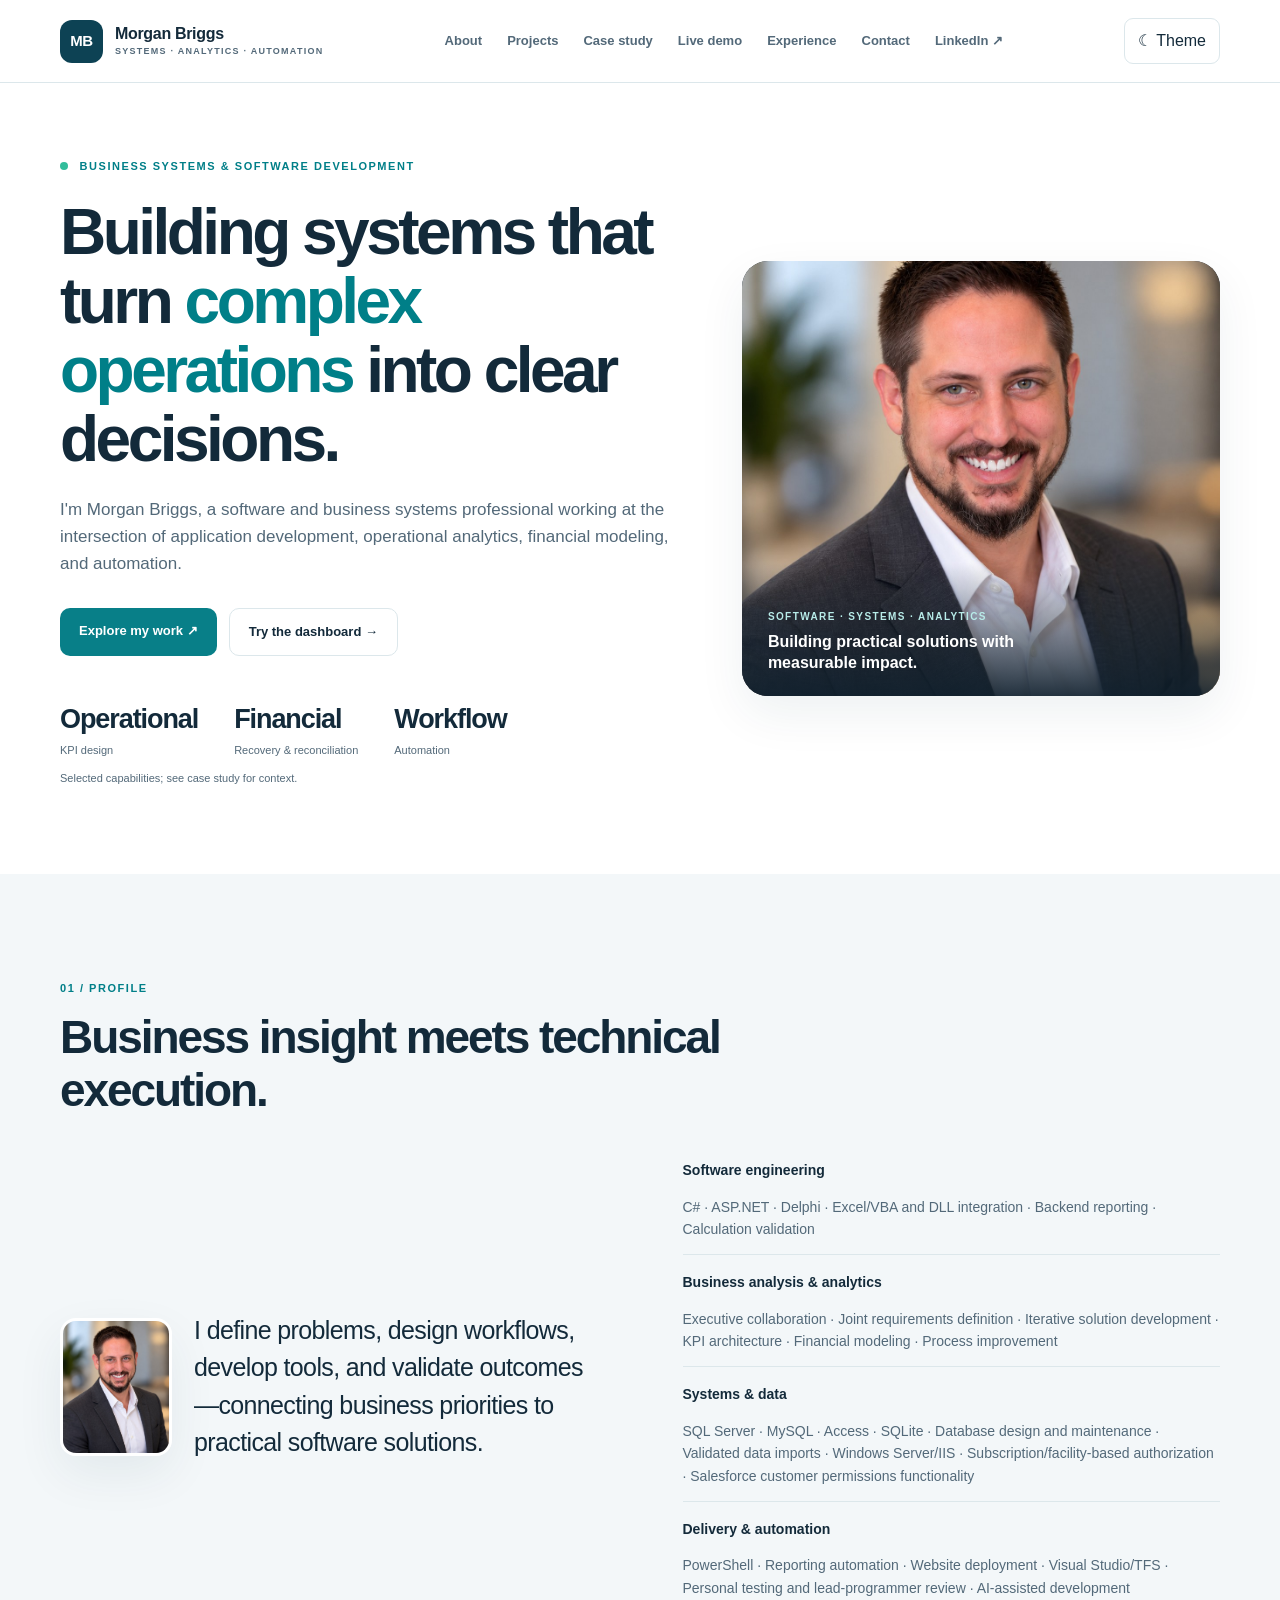
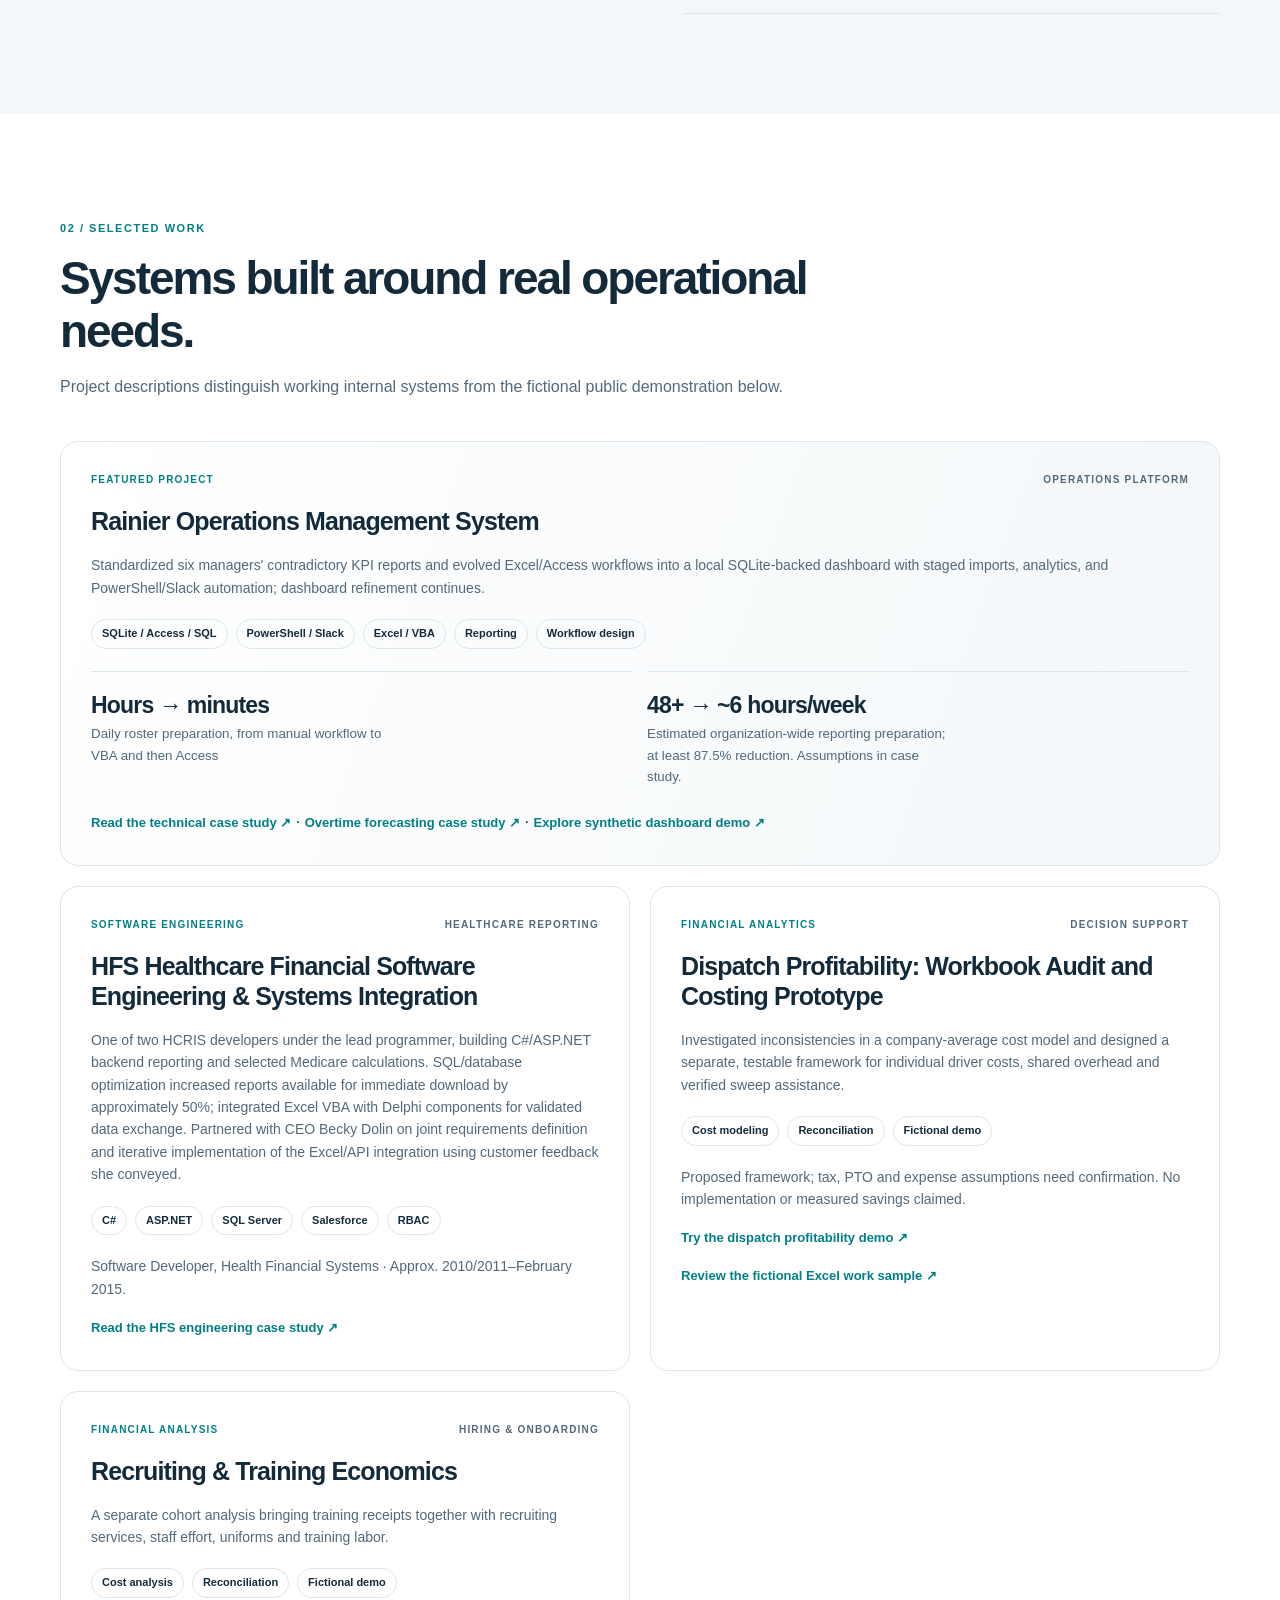
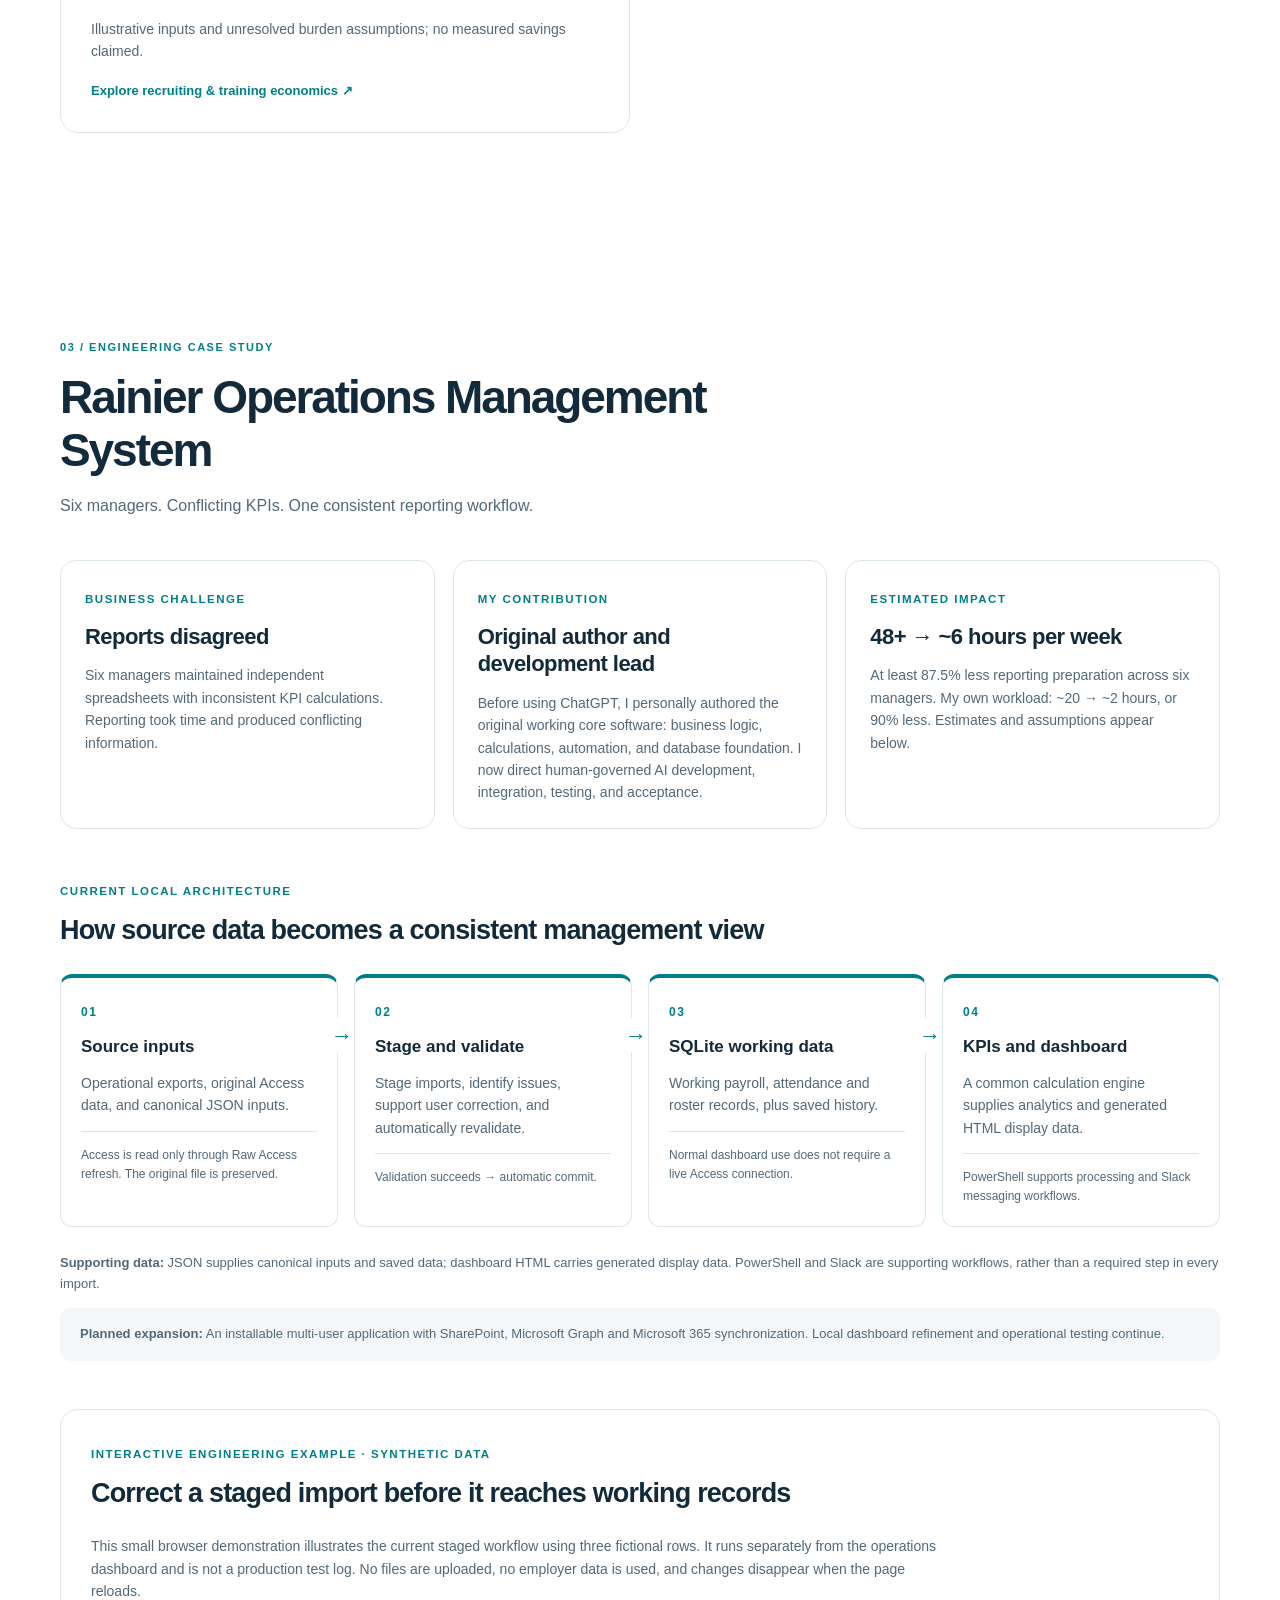
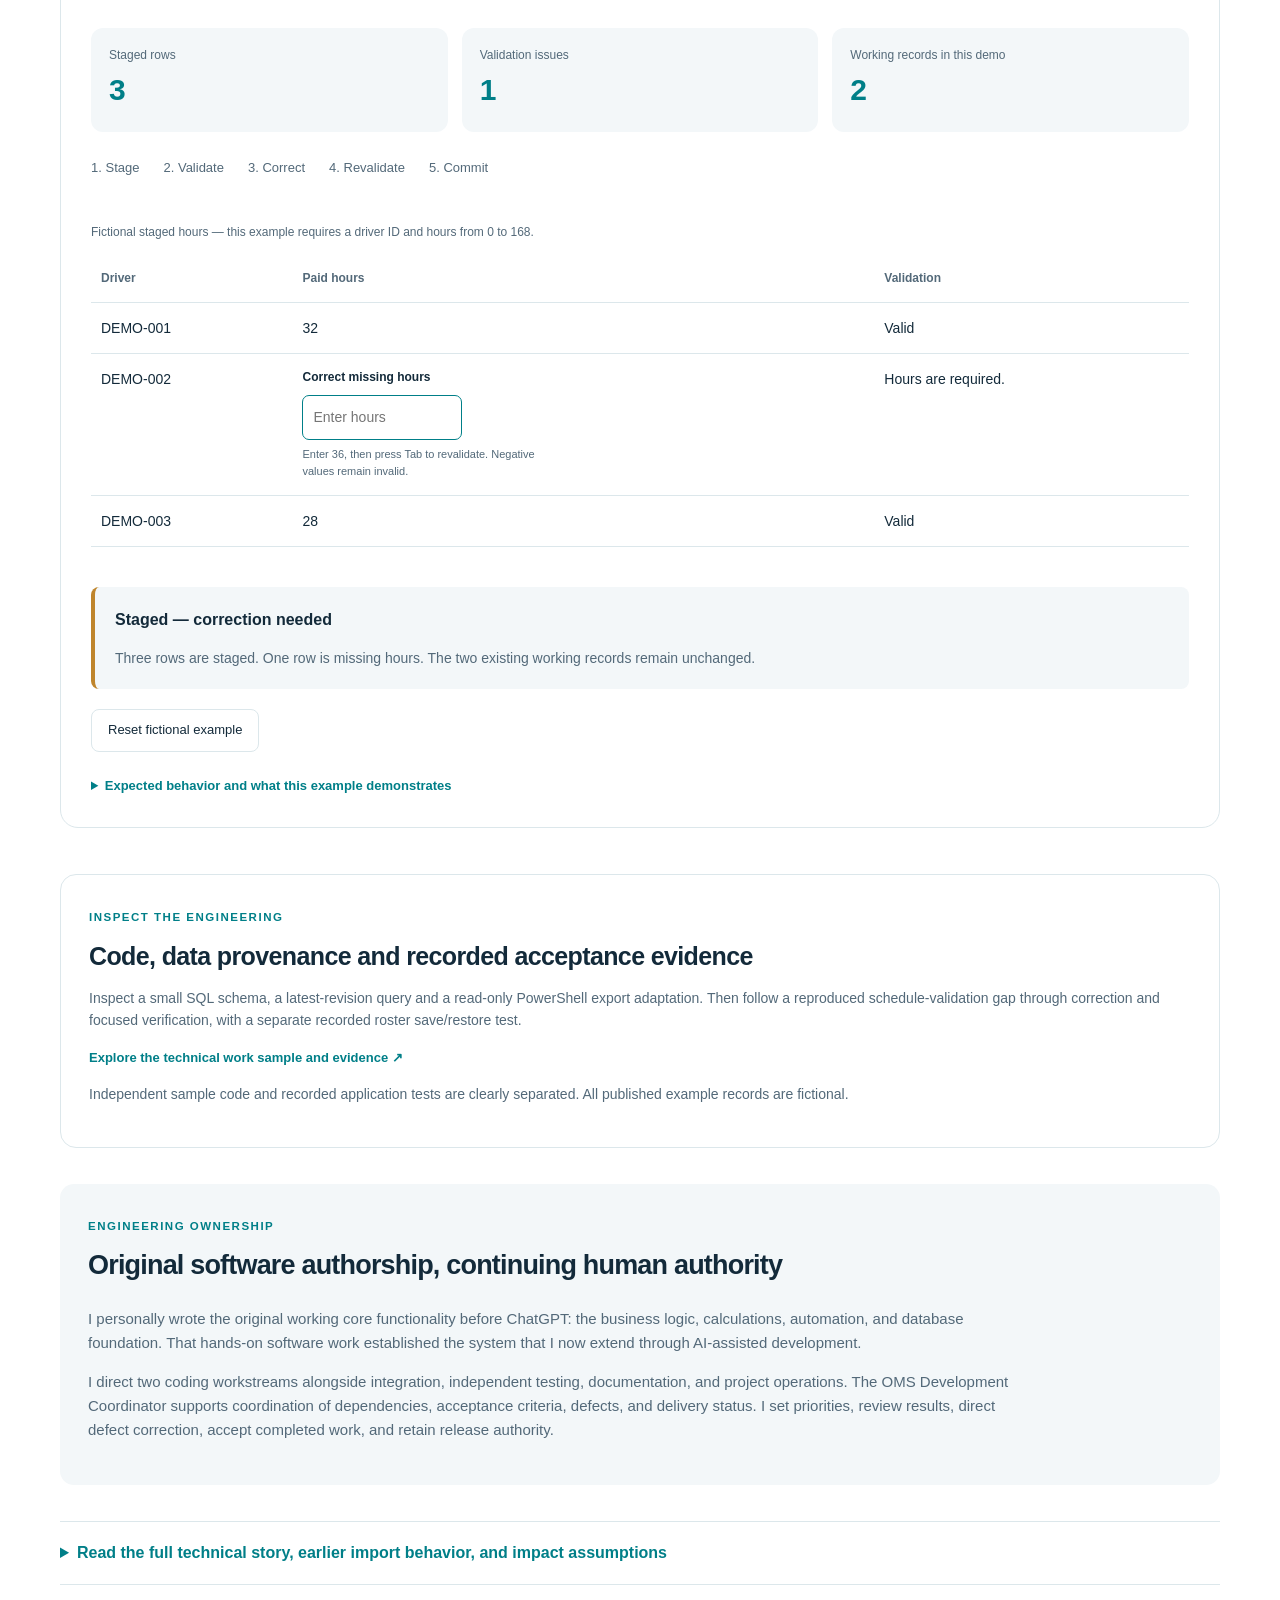
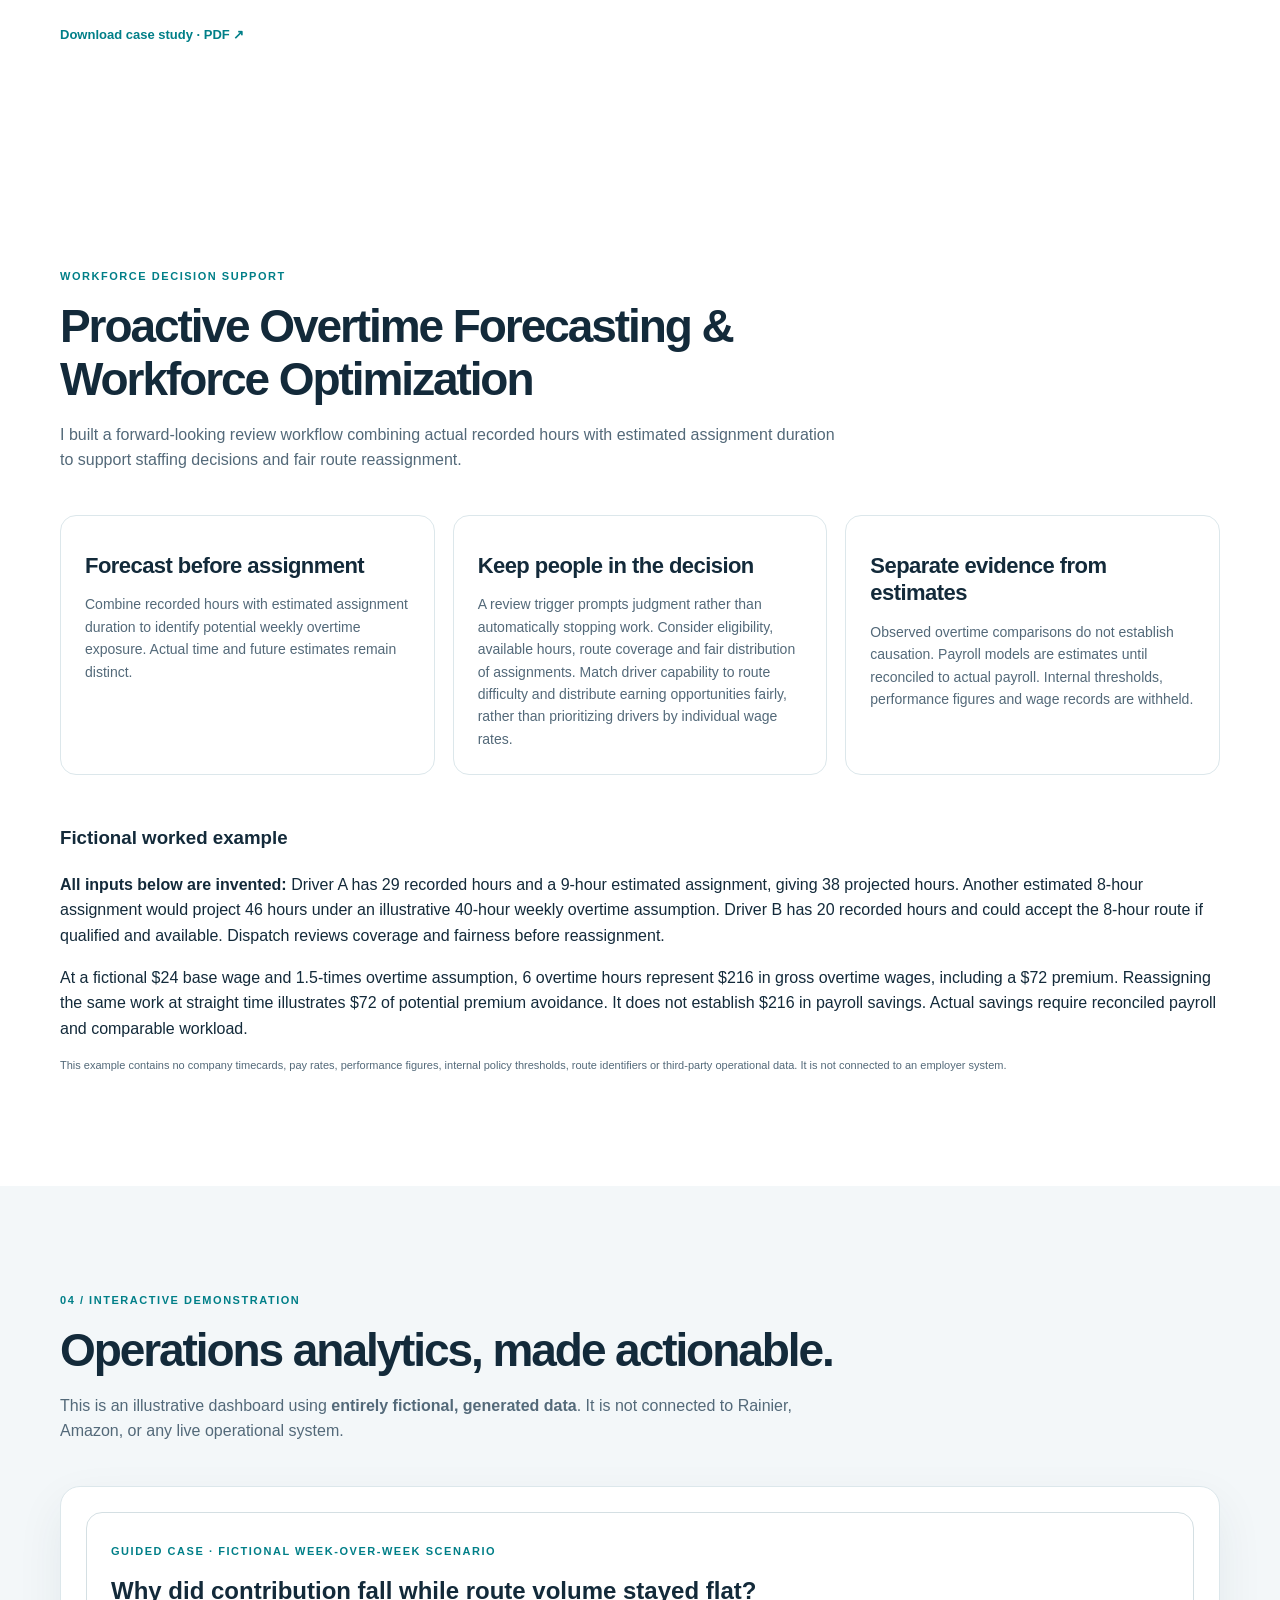
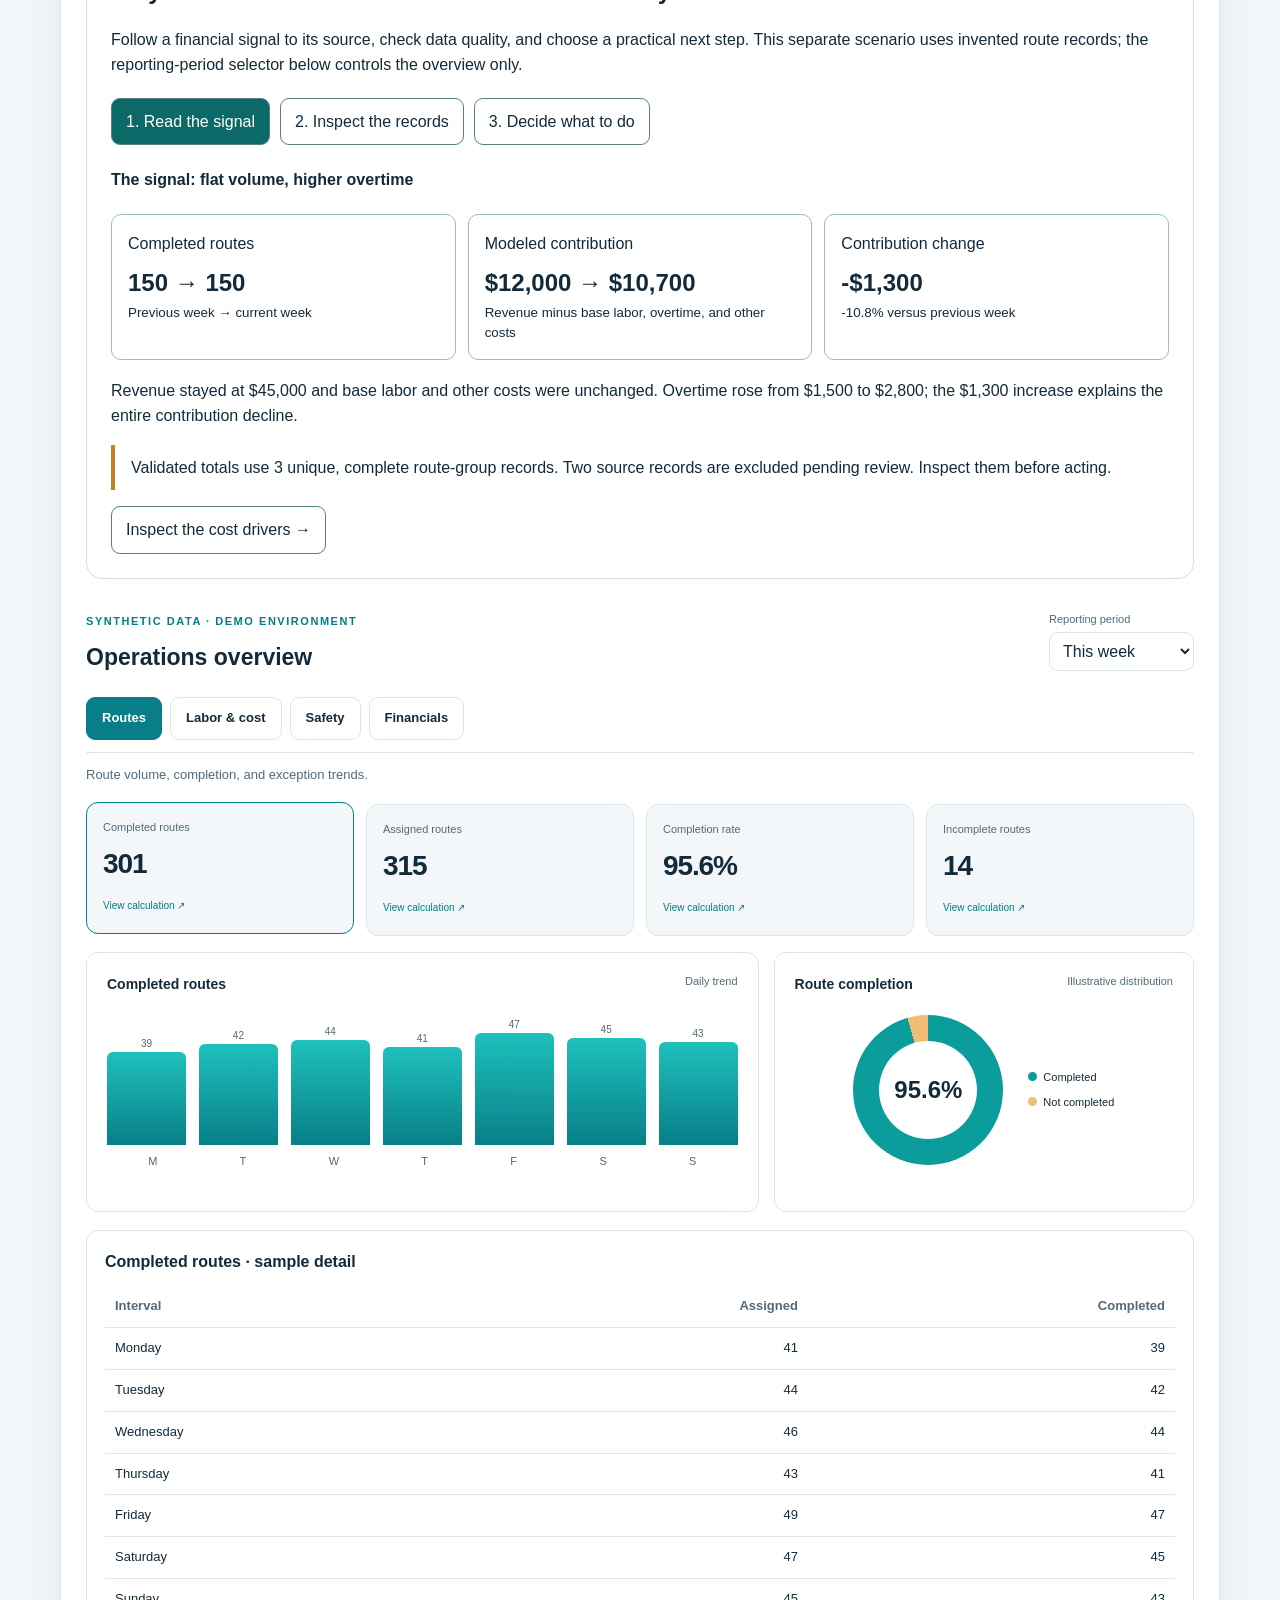
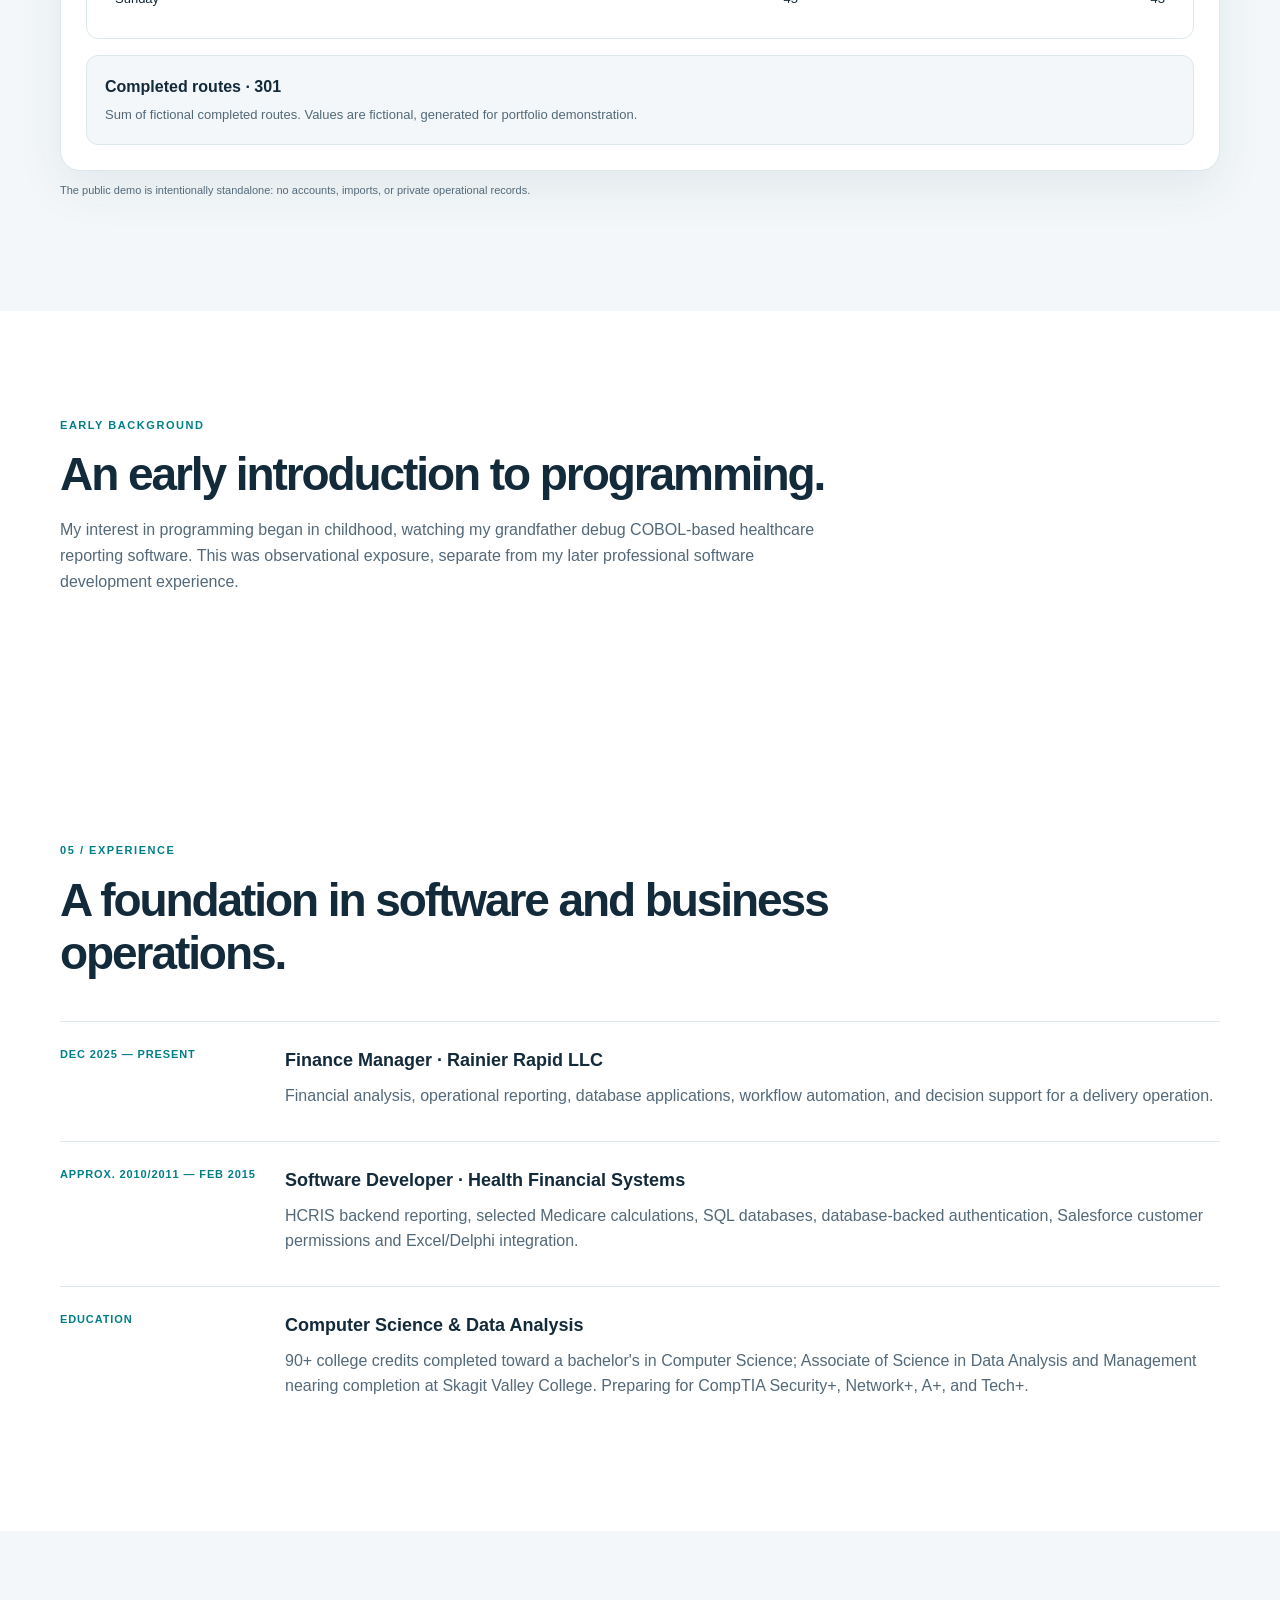
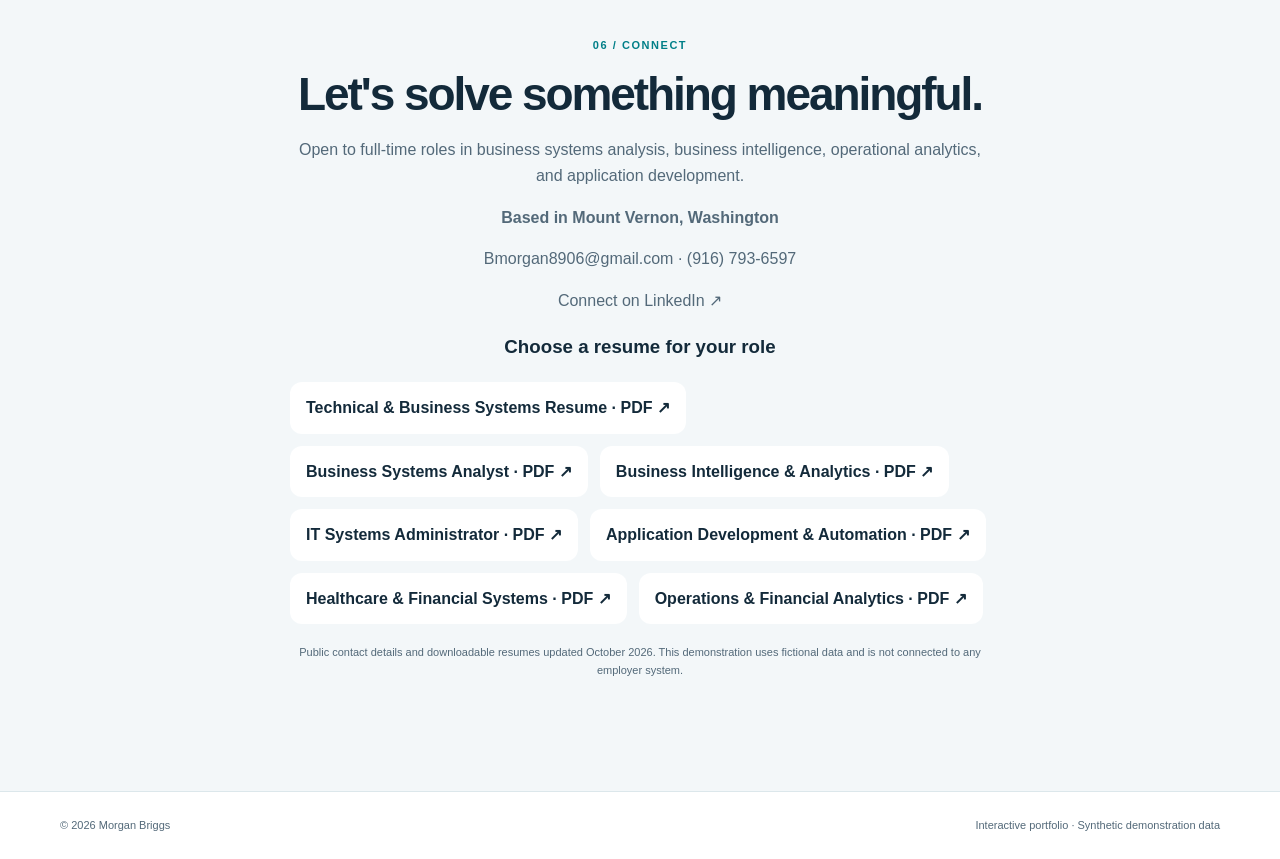
==== commit 7531d853: "Clarify OMS original authorship and human-governed development" ====
--- a/index.html
+++ b/index.html
@@ -7,7 +7,7 @@
 <section class="section case-study" id="case-study"><div class="shell"><div class="section-head"><span class="kicker">03 / ENGINEERING CASE STUDY</span><h2>Rainier Operations Management System</h2><p>Six managers. Conflicting KPIs. One consistent reporting workflow.</p></div>
 <div class="case-summary" aria-label="Project at a glance">
  <article><span class="case-label">BUSINESS CHALLENGE</span><h3>Reports disagreed</h3><p>Six managers maintained independent spreadsheets with inconsistent KPI calculations. Reporting took time and produced conflicting information.</p></article>
- <article><span class="case-label">MY CONTRIBUTION</span><h3>From requirements to acceptance</h3><p>As Finance Manager, I standardized reporting, designed relational data structures, developed automation, and directed and personally reviewed AI-assisted implementation through operational testing.</p></article>
+ <article><span class="case-label">MY CONTRIBUTION</span><h3>Original author and development lead</h3><p>Before using ChatGPT, I personally authored the original working core software: business logic, calculations, automation, and database foundation. I now direct human-governed AI development, integration, testing, and acceptance.</p></article>
  <article><span class="case-label">ESTIMATED IMPACT</span><h3>48+ → ~6 hours per week</h3><p>At least 87.5% less reporting preparation across six managers. My own workload: ~20 → ~2 hours, or 90% less. Estimates and assumptions appear below.</p></article>
 </div>
 <div class="architecture-story" aria-labelledby="architecture-title">
@@ -19,7 +19,7 @@
   <li><span class="flow-number">04</span><h4>KPIs and dashboard</h4><p>A common calculation engine supplies analytics and generated HTML display data.</p><small>PowerShell supports processing and Slack messaging workflows.</small></li>
  </ol>
  <p class="architecture-caption"><strong>Supporting data:</strong> JSON supplies canonical inputs and saved data; dashboard HTML carries generated display data. PowerShell and Slack are supporting workflows, rather than a required step in every import.</p>
- <p class="roadmap-note"><strong>Planned expansion:</strong> SharePoint, Microsoft Graph and Microsoft 365 multi-user synchronization. Local dashboard refinement and operational testing continue.</p>
+ <p class="roadmap-note"><strong>Planned expansion:</strong> An installable multi-user application with SharePoint, Microsoft Graph and Microsoft 365 synchronization. Local dashboard refinement and operational testing continue.</p>
 </div>
 <section class="import-example" aria-labelledby="import-example-title">
  <span class="case-label">INTERACTIVE ENGINEERING EXAMPLE · SYNTHETIC DATA</span><h3 id="import-example-title">Correct a staged import before it reaches working records</h3>
@@ -35,8 +35,8 @@
  <details class="example-evidence"><summary>Expected behavior and what this example demonstrates</summary><ul><li><strong>Missing or invalid hours:</strong> display an issue and leave working records unchanged.</li><li><strong>Valid correction:</strong> automatically revalidate, then commit the three staged rows to this demonstration’s in-memory working records.</li><li><strong>Repeat interaction:</strong> editing is disabled after commit; reset starts a new fictional import.</li></ul><p>The displayed counts reflect this browser example only. These sample rules are deliberately small and do not document the full production validation rules.</p></details>
  <noscript><p>JavaScript is required for the example. The intended sequence is staging, validation, user correction, automatic revalidation, then commit.</p></noscript>
 </section>
-<article class="work-sample-teaser"><span class="case-label">INSPECT THE ENGINEERING</span><h3>Code, data provenance and recorded acceptance evidence</h3><p>Inspect a small SQL schema, a latest-revision query and a read-only PowerShell export adaptation. Then follow a reproduced schedule-validation gap through correction and focused verification, with a separate recorded roster save/restore test.</p><p><a class="text-link" href="engineering-work-sample.html">Explore the technical work sample and evidence ↗</a></p><p class="fine">Independent sample code and recorded application tests are clearly separated. All published example records are fictional.</p></article><div class="ownership-panel"><span class="case-label">ENGINEERING OWNERSHIP</span><h3>What I personally bring to the work</h3><p>I define requirements and business rules, design the data and reporting workflows, review code, debug where I can, test real operating scenarios, identify defects, direct corrections, and accept features against operational needs. AI accelerates prototyping and implementation within that process.</p></div>
-<details class="technical-detail"><summary>Read the full technical story, earlier import behavior, and impact assumptions</summary><div class="case-layout"><article class="case-block"><h3>Business challenge</h3><p>Six managers maintained independent spreadsheets and reports, using inconsistent KPI definitions and calculations. The resulting reports contradicted one another, consumed recurring preparation time, and made it difficult for ownership, operations, HR, and dispatch to work from a consistent view.</p></article><article class="case-block"><h3>Excel standardization</h3><p>I consolidated reporting in Excel, standardized KPI definitions and calculations, and used formulas, VBA, and imports to connect financial statements, revenue, expenses, labor ratios, driver metrics, fleet costs, and period comparisons. This established a common reporting foundation before the newer dashboard.</p></article><article class="case-block"><h3>Access relational foundation</h3><p>I designed the Access relational schema, table relationships, keys, indexes, and SQL queries supporting employee and driver records, route data, rosters, vehicle assignments, and operational reporting. Rebuilding the earlier Excel VBA roster workflow in Access addressed recurring workbook overwrite and repair problems. Initial roster preparation fell from 60-90 minutes to under three minutes; dispatchers still verify and adjust assignments when final route information arrives.</p></article><article class="case-block"><h3>Current dashboard architecture</h3><p>SQLite is the primary working database for records and saved history, including payroll, attendance, and roster-related data. Access remains an original, read-only source supported through the Raw Access database refresh import, which preserves the original file and stages its data. JSON supplies canonical inputs and supporting saved data; generated dashboard HTML also carries display data. Normal dashboard use works from SQLite and saved/generated data without requiring a live Access connection.</p></article><article class="case-block"><h3>Automation and analytics</h3><p>PowerShell automation supports data-processing workflows and Slack messaging. A standardized KPI engine applies common definitions and calculations to dashboard analytics and management reports. Operational and financial views connect workforce and route information with cost analysis, trends, and management decisions. A fully burdened driver-cost model and rolling 13-week cash flow forecast complement this reporting work.</p></article><article class="case-block"><h3>Two distinct import generations</h3><p>Earlier Access imports used fail-fast behavior: an error stopped processing, records already imported could remain, and a corrected file could be retried with prior partial records replaced. That retry-and-replace workflow belongs to the older Access implementation. Current dashboard imports first stage data, validate it, present issues for user correction, automatically revalidate corrected data, and commit after validation succeeds. The dashboard automatically commits at that point. This staged workflow is distinct from the older partial-record recovery process.</p></article><article class="case-block"><h3>Engineering ownership and AI-assisted development</h3><p>I own requirements, business rules, workflow design, operational testing, and acceptance. I use AI to accelerate prototyping, framework development, and implementation. I personally review code, debug where I can, test features against real operating scenarios, identify problems, direct corrections, and repeat validation until the feature meets the operational requirement. AI assistance is part of development; responsibility for the requirements and accepted behavior remains mine.</p></article><article class="case-block"><h3>Reporting impact: estimates and assumptions</h3><p>Estimated organization-wide reporting preparation across six managers fell from at least 48 hours to about 6 hours per week: (48 - 6) / 48 = 87.5%, or at least an 87.5% reduction using 48 as the conservative baseline. My own workload fell from about 20 to about 2 hours weekly: (20 - 2) / 20 = 90%. These are approximate before-and-after workload estimates for comparable recurring reporting preparation, not formal time-study measurements. They assume similar reporting scope and cadence. Personal time is included in the organization-wide total and must not be added again. Savings reflect the combined standardization and automation effort, rather than the dashboard alone; they do not establish payroll savings or eliminated positions.</p></article><article class="case-block"><h3>Implemented work and planned expansion</h3><p>The local working architecture includes SQLite, supported read-only Access refresh, supporting JSON/HTML data, staged dashboard imports, standardized KPI calculations, dashboard analytics, and PowerShell/Slack automation. Dashboard refinement and operational testing continue. SharePoint, Microsoft Graph, and Microsoft 365 multi-user synchronization are planned expansion work. They are not presented as completed synchronization or an implemented cloud deployment.</p></article><article class="case-block"><h3>Portfolio presentation</h3><p>Dashboard screenshots will be added after the dashboard is final, using independently generated synthetic data. The existing public interactive demonstration remains a separate fictional illustration, with no employer records or live operational connection.</p></article></div></details><p><a class="text-link" href="Rainier_Operations_Management_System_Case_Study.pdf" download>Download case study · PDF ↗</a></p></div></section>
+<article class="work-sample-teaser"><span class="case-label">INSPECT THE ENGINEERING</span><h3>Code, data provenance and recorded acceptance evidence</h3><p>Inspect a small SQL schema, a latest-revision query and a read-only PowerShell export adaptation. Then follow a reproduced schedule-validation gap through correction and focused verification, with a separate recorded roster save/restore test.</p><p><a class="text-link" href="engineering-work-sample.html">Explore the technical work sample and evidence ↗</a></p><p class="fine">Independent sample code and recorded application tests are clearly separated. All published example records are fictional.</p></article><div class="ownership-panel"><span class="case-label">ENGINEERING OWNERSHIP</span><h3>Original software authorship, continuing human authority</h3><p>I personally wrote the original working core functionality before ChatGPT: the business logic, calculations, automation, and database foundation. That hands-on software work established the system that I now extend through AI-assisted development.</p><p>I direct two coding workstreams alongside integration, independent testing, documentation, and project operations. The OMS Development Coordinator supports coordination of dependencies, acceptance criteria, defects, and delivery status. I set priorities, review results, direct defect correction, accept completed work, and retain release authority.</p></div>
+<details class="technical-detail"><summary>Read the full technical story, earlier import behavior, and impact assumptions</summary><div class="case-layout"><article class="case-block"><h3>Business challenge</h3><p>Six managers maintained independent spreadsheets and reports, using inconsistent KPI definitions and calculations. The resulting reports contradicted one another, consumed recurring preparation time, and made it difficult for ownership, operations, HR, and dispatch to work from a consistent view.</p></article><article class="case-block"><h3>Excel standardization</h3><p>I consolidated reporting in Excel, standardized KPI definitions and calculations, and used formulas, VBA, and imports to connect financial statements, revenue, expenses, labor ratios, driver metrics, fleet costs, and period comparisons. This established a common reporting foundation before the newer dashboard.</p></article><article class="case-block"><h3>Access relational foundation</h3><p>I designed the Access relational schema, table relationships, keys, indexes, and SQL queries supporting employee and driver records, route data, rosters, vehicle assignments, and operational reporting. Rebuilding the earlier Excel VBA roster workflow in Access addressed recurring workbook overwrite and repair problems. Initial roster preparation fell from 60-90 minutes to under three minutes; dispatchers still verify and adjust assignments when final route information arrives.</p></article><article class="case-block"><h3>Current dashboard architecture</h3><p>SQLite is the primary working database for records and saved history, including payroll, attendance, and roster-related data. Access remains an original, read-only source supported through the Raw Access database refresh import, which preserves the original file and stages its data. JSON supplies canonical inputs and supporting saved data; generated dashboard HTML also carries display data. Normal dashboard use works from SQLite and saved/generated data without requiring a live Access connection.</p></article><article class="case-block"><h3>Automation and analytics</h3><p>PowerShell automation supports data-processing workflows and Slack messaging. A standardized KPI engine applies common definitions and calculations to dashboard analytics and management reports. Operational and financial views connect workforce and route information with cost analysis, trends, and management decisions. A fully burdened driver-cost model and rolling 13-week cash flow forecast complement this reporting work.</p></article><article class="case-block"><h3>Two distinct import generations</h3><p>Earlier Access imports used fail-fast behavior: an error stopped processing, records already imported could remain, and a corrected file could be retried with prior partial records replaced. That retry-and-replace workflow belongs to the older Access implementation. Current dashboard imports first stage data, validate it, present issues for user correction, automatically revalidate corrected data, and commit after validation succeeds. The dashboard automatically commits at that point. This staged workflow is distinct from the older partial-record recovery process.</p></article><article class="case-block"><h3>Original authorship and human-governed AI development</h3><p>Before ChatGPT, I personally authored the original working core software functionality, including business logic, calculations, automation, and the database foundation. My role includes hands-on development as well as requirements, workflow design, code review, debugging, operational testing, and acceptance.</p><p>Today I direct two AI-assisted coding workstreams, with integration, independent testing, documentation, and project operations supporting delivery. The OMS Development Coordinator helps organize work, track dependencies and acceptance criteria, and coordinate defect correction and delivery status. Coding output is subject to integration and independent verification; completion is assessed against defined acceptance criteria and operational needs. I review findings, direct corrections and repeat validation, approve accepted behavior, and retain final release authority.</p></article><article class="case-block"><h3>Reporting impact: estimates and assumptions</h3><p>Estimated organization-wide reporting preparation across six managers fell from at least 48 hours to about 6 hours per week: (48 - 6) / 48 = 87.5%, or at least an 87.5% reduction using 48 as the conservative baseline. My own workload fell from about 20 to about 2 hours weekly: (20 - 2) / 20 = 90%. These are approximate before-and-after workload estimates for comparable recurring reporting preparation, not formal time-study measurements. They assume similar reporting scope and cadence. Personal time is included in the organization-wide total and must not be added again. Savings reflect the combined standardization and automation effort, rather than the dashboard alone; they do not establish payroll savings or eliminated positions.</p></article><article class="case-block"><h3>Implemented work and planned expansion</h3><p>The local working architecture includes SQLite, supported read-only Access refresh, supporting JSON/HTML data, staged dashboard imports, standardized KPI calculations, dashboard analytics, and PowerShell/Slack automation. Dashboard refinement and operational testing continue. An installable multi-user application with SharePoint, Microsoft Graph, and Microsoft 365 synchronization remains planned expansion work. The implemented local tools do not establish completed installable multi-user synchronization or a deployed cloud service.</p></article><article class="case-block"><h3>Portfolio presentation</h3><p>Dashboard screenshots will be added after the dashboard is final, using independently generated synthetic data. The existing public interactive demonstration remains a separate fictional illustration, with no employer records or live operational connection.</p></article></div></details><p><a class="text-link" href="Rainier_Operations_Management_System_Case_Study.pdf" download>Download case study · PDF ↗</a></p></div></section>
 <section class="section" id="overtime-forecasting"><div class="shell"><div class="section-head"><span class="kicker">WORKFORCE DECISION SUPPORT</span><h2>Proactive Overtime Forecasting &amp; Workforce Optimization</h2><p>I built a forward-looking review workflow combining actual recorded hours with estimated assignment duration to support staffing decisions and fair route reassignment.</p></div><div class="case-summary"><article><h3>Forecast before assignment</h3><p>Combine recorded hours with estimated assignment duration to identify potential weekly overtime exposure. Actual time and future estimates remain distinct.</p></article><article><h3>Keep people in the decision</h3><p>A review trigger prompts judgment rather than automatically stopping work. Consider eligibility, available hours, route coverage and fair distribution of assignments. Match driver capability to route difficulty and distribute earning opportunities fairly, rather than prioritizing drivers by individual wage rates.</p></article><article><h3>Separate evidence from estimates</h3><p>Observed overtime comparisons do not establish causation. Payroll models are estimates until reconciled to actual payroll. Internal thresholds, performance figures and wage records are withheld.</p></article></div><h3>Fictional worked example</h3><p><strong>All inputs below are invented:</strong> Driver A has 29 recorded hours and a 9-hour estimated assignment, giving 38 projected hours. Another estimated 8-hour assignment would project 46 hours under an illustrative 40-hour weekly overtime assumption. Driver B has 20 recorded hours and could accept the 8-hour route if qualified and available. Dispatch reviews coverage and fairness before reassignment.</p><p>At a fictional $24 base wage and 1.5-times overtime assumption, 6 overtime hours represent $216 in gross overtime wages, including a $72 premium. Reassigning the same work at straight time illustrates $72 of potential premium avoidance. It does not establish $216 in payroll savings. Actual savings require reconciled payroll and comparable workload.</p><p class="fine">This example contains no company timecards, pay rates, performance figures, internal policy thresholds, route identifiers or third-party operational data. It is not connected to an employer system.</p></div></section>
 <section class="section muted" id="dashboard"><div class="shell"><div class="section-head"><span class="kicker">04 / INTERACTIVE DEMONSTRATION</span><h2>Operations analytics, made actionable.</h2><p>This is an illustrative dashboard using <strong>entirely fictional, generated data</strong>. It is not connected to Rainier, Amazon, or any live operational system.</p></div><div class="demo"><section class="investigation" aria-labelledby="investigationTitle"><span class="demo-label">GUIDED CASE · FICTIONAL WEEK-OVER-WEEK SCENARIO</span><h3 id="investigationTitle">Why did contribution fall while route volume stayed flat?</h3><p>Follow a financial signal to its source, check data quality, and choose a practical next step. This separate scenario uses invented route records; the reporting-period selector below controls the overview only.</p><div class="investigation-steps" aria-label="Investigation steps"><button type="button" id="investigateSignal" aria-pressed="true">1. Read the signal</button><button type="button" id="investigateRecords" aria-pressed="false">2. Inspect the records</button><button type="button" id="investigateAction" aria-pressed="false">3. Decide what to do</button></div><div id="investigationPanel" aria-live="polite"></div><noscript>Enable JavaScript to explore the fictional investigation.</noscript></section><div class="demo-head"><div><span class="demo-label">SYNTHETIC DATA · DEMO ENVIRONMENT</span><h3>Operations overview</h3></div><div class="demo-controls"><label for="period">Reporting period</label><select id="period"><option value="week">This week</option><option value="prior">Previous week</option><option value="month">This month</option></select></div></div><div class="view-tabs" role="tablist" aria-label="Dashboard analytics views"><button type="button" class="view-tab" role="tab" data-view="routes" aria-selected="true">Routes</button><button type="button" class="view-tab" role="tab" data-view="labor" aria-selected="false">Labor & cost</button><button type="button" class="view-tab" role="tab" data-view="safety" aria-selected="false">Safety</button><button type="button" class="view-tab" role="tab" data-view="finance" aria-selected="false">Financials</button></div><p id="viewDescription" class="view-description"></p><div class="kpi-grid" id="kpis"></div><div class="charts"><div class="chart-panel"><div class="chart-title"><h4 id="trendTitle">Completed routes</h4><span id="trendSubtitle">Daily trend</span></div><div id="bars" class="bars" role="img" aria-label="Synthetic route completion chart"></div><div id="days" class="days"></div></div><div class="chart-panel"><div class="chart-title"><h4 id="mixTitle">Performance mix</h4><span id="mixSubtitle">Illustrative distribution</span></div><div class="donut-wrap"><div class="donut" id="donut"><span id="donutValue">96%</span></div><div class="legend"><span><i class="legend-dot success"></i><span id="mixGood">Completed</span></span><span><i class="legend-dot caution"></i><span id="mixBad">Exceptions</span></span></div></div></div></div><div class="detail-table-wrap"><h4 id="tableTitle">Synthetic detail records</h4><div id="detailTable"></div></div><div class="drill" id="drill" aria-live="polite"><strong>Select a KPI card to see the detail.</strong><p>Use the period selector to explore different fictional reporting snapshots.</p></div></div><p class="fine">The public demo is intentionally standalone: no accounts, imports, or private operational records.</p></div></section>
 <section class="section" id="programming-background"><div class="shell"><div class="section-head"><span class="kicker">EARLY BACKGROUND</span><h2>An early introduction to programming.</h2><p>My interest in programming began in childhood, watching my grandfather debug COBOL-based healthcare reporting software. This was observational exposure, separate from my later professional software development experience.</p></div></div></section>
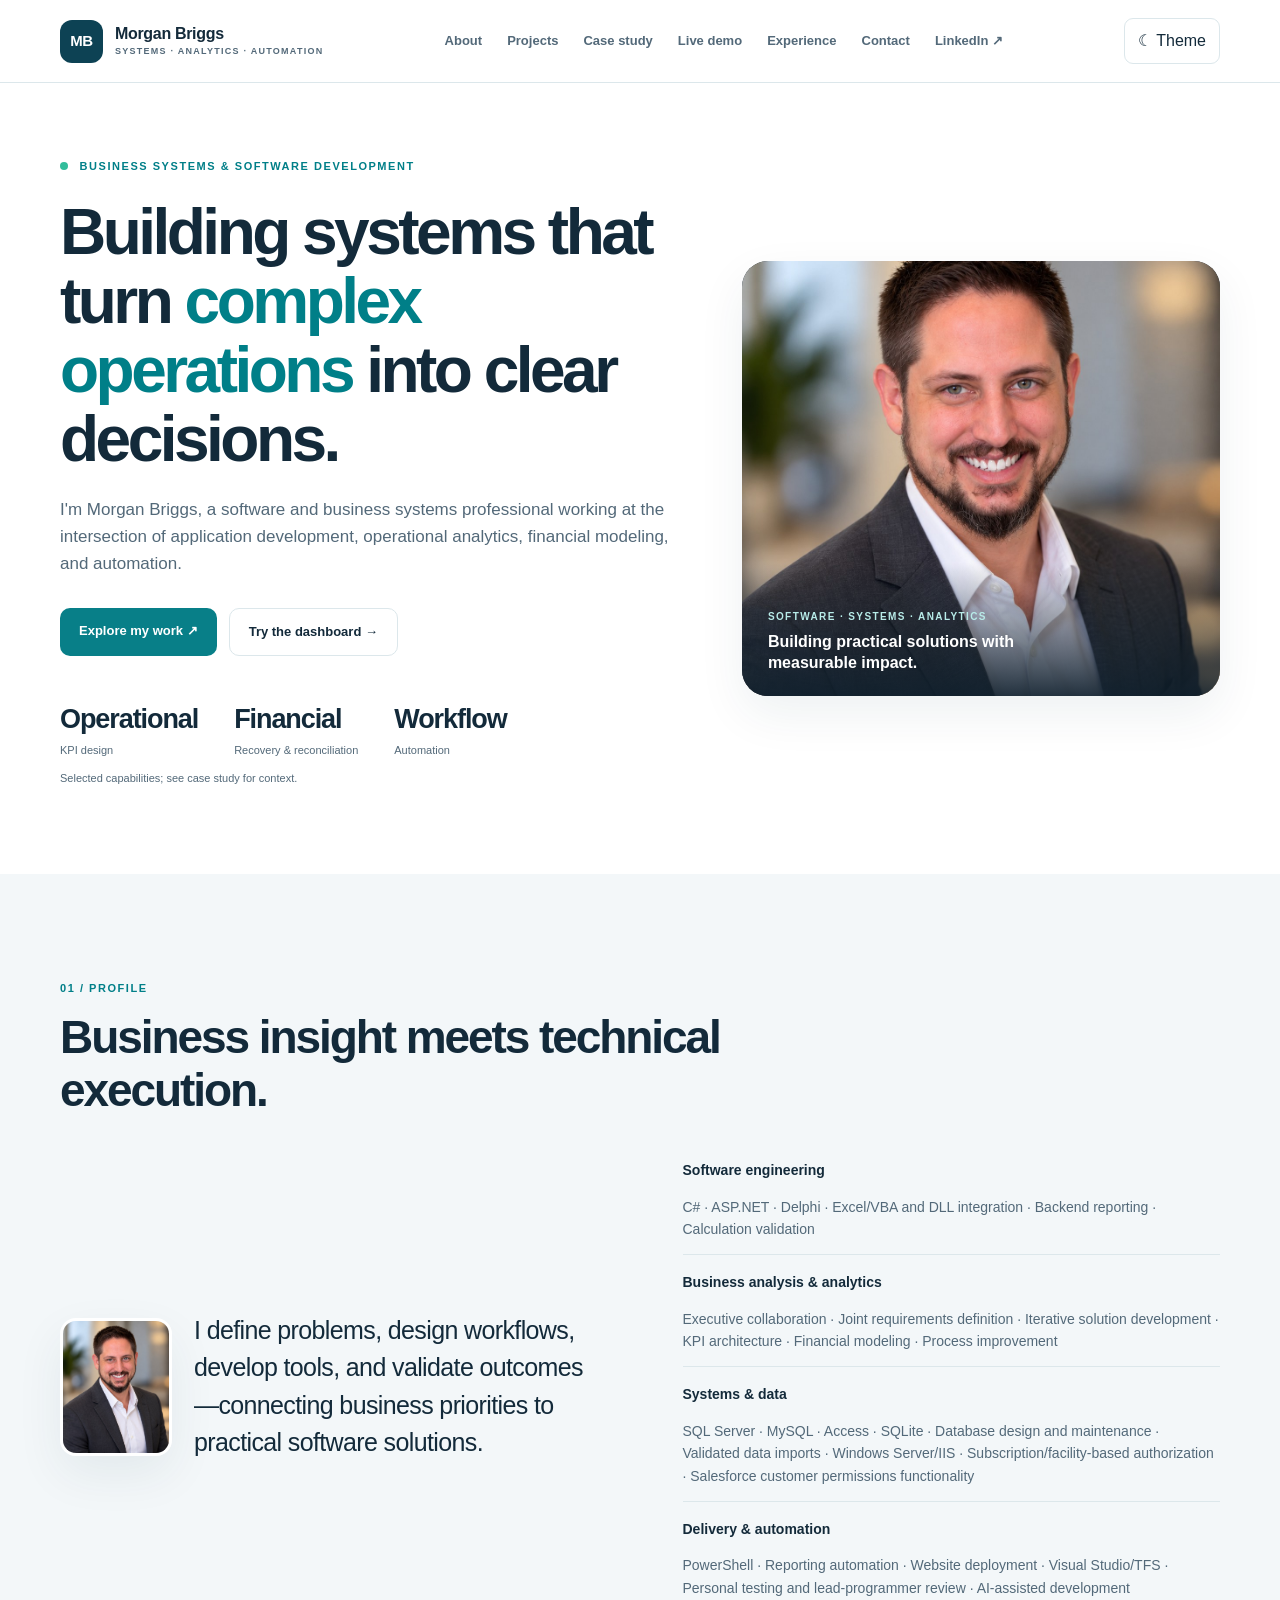
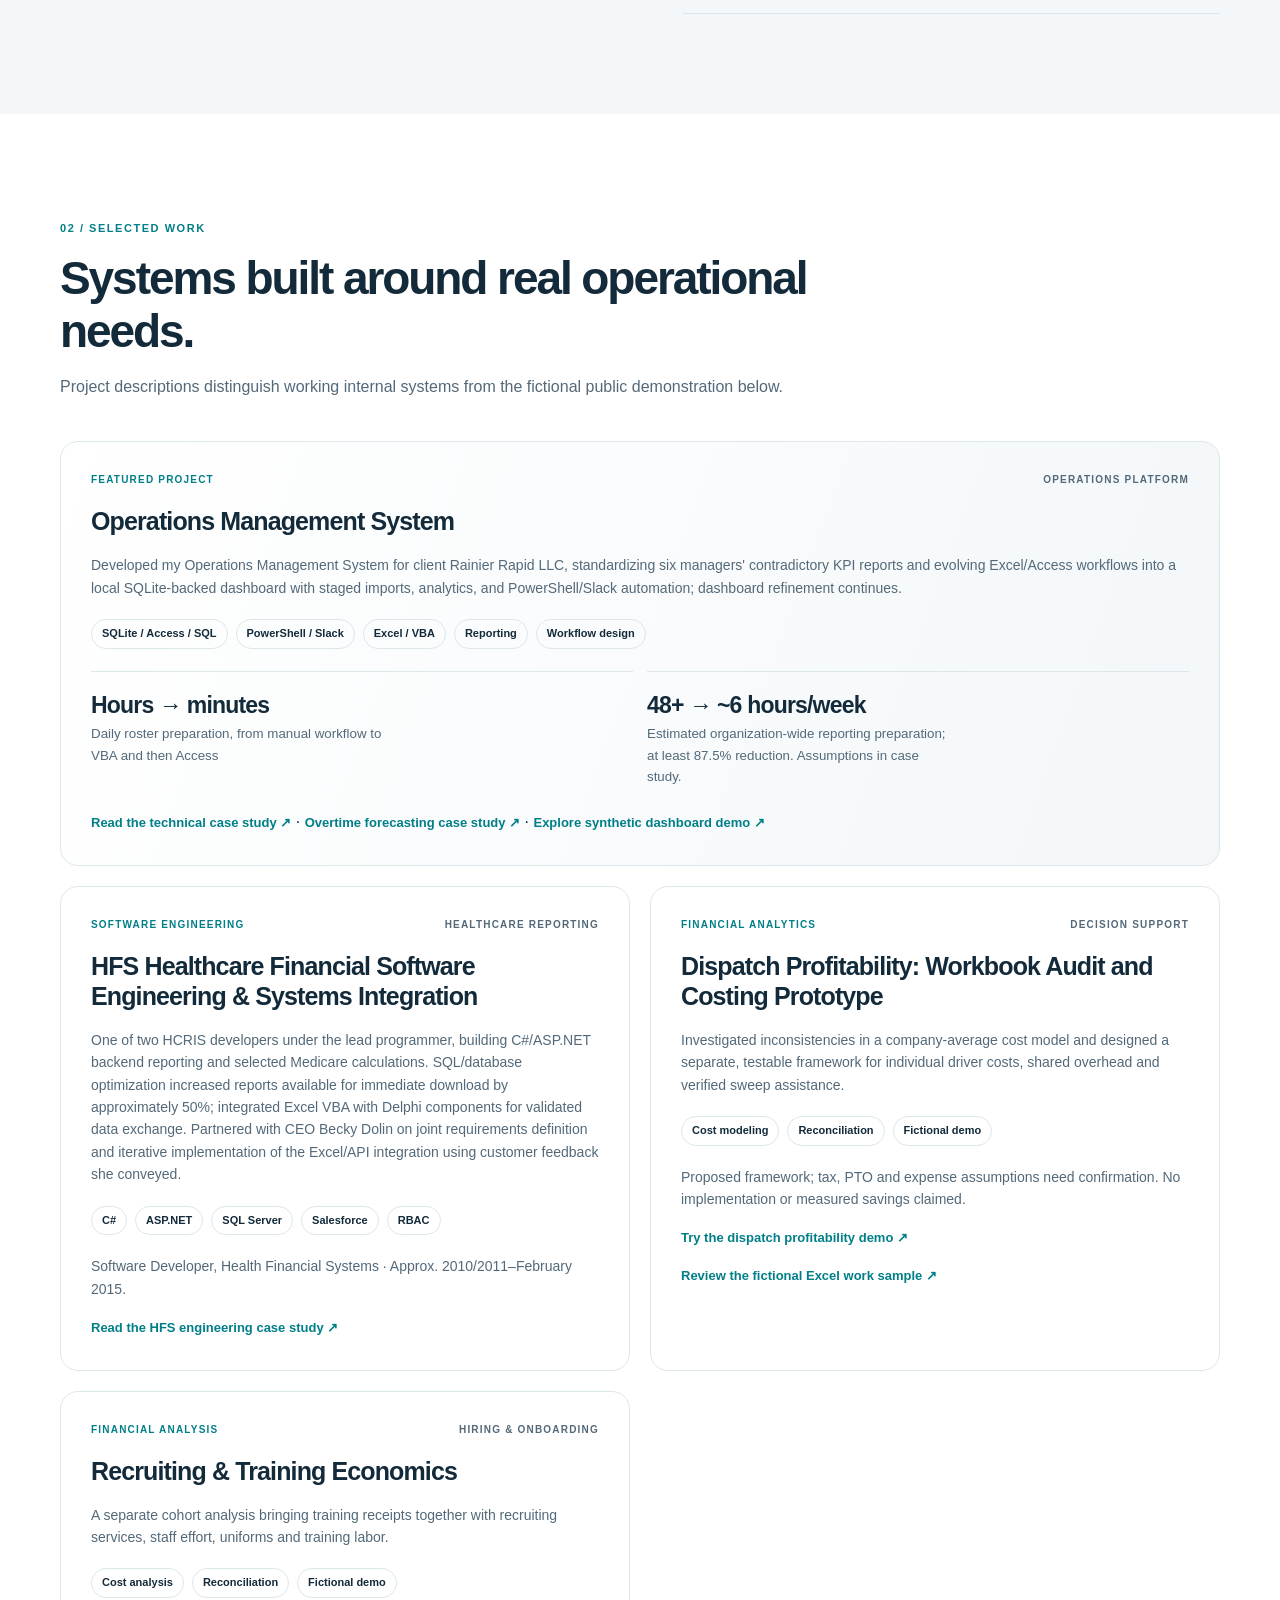
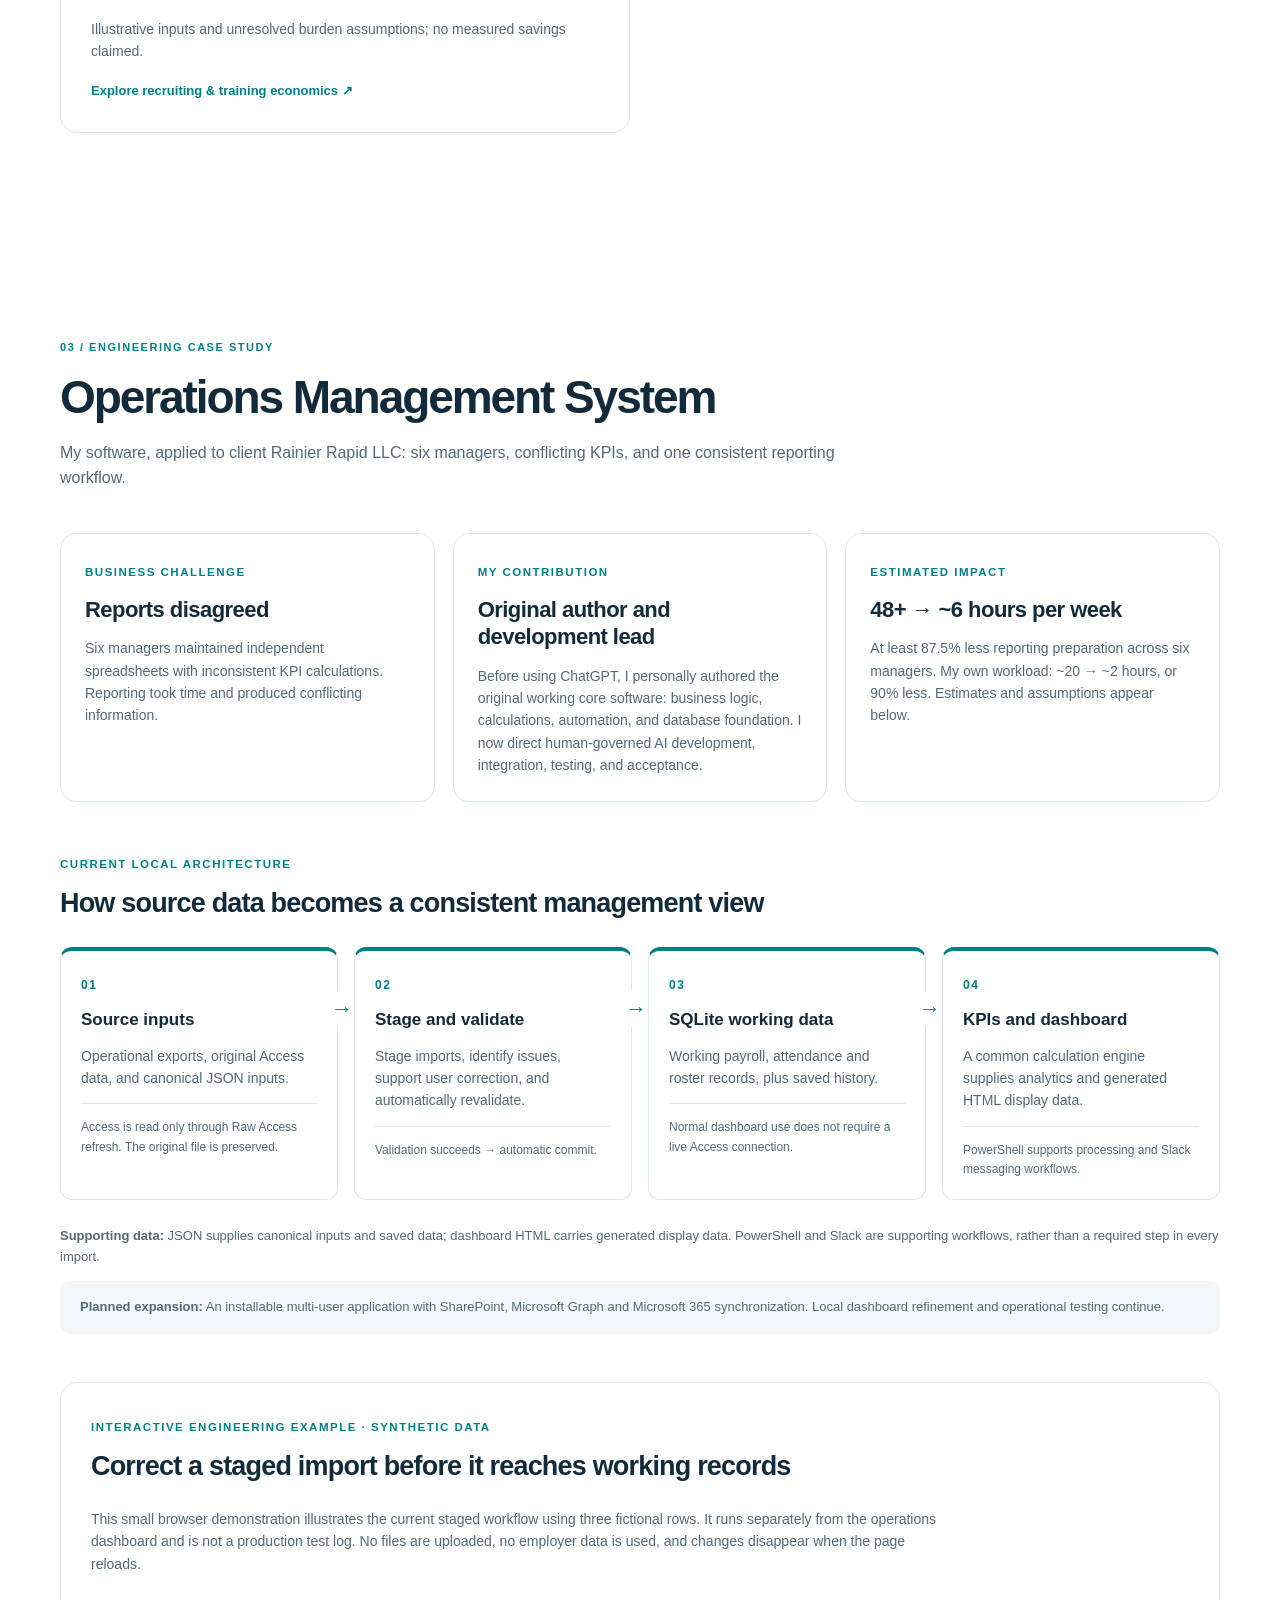
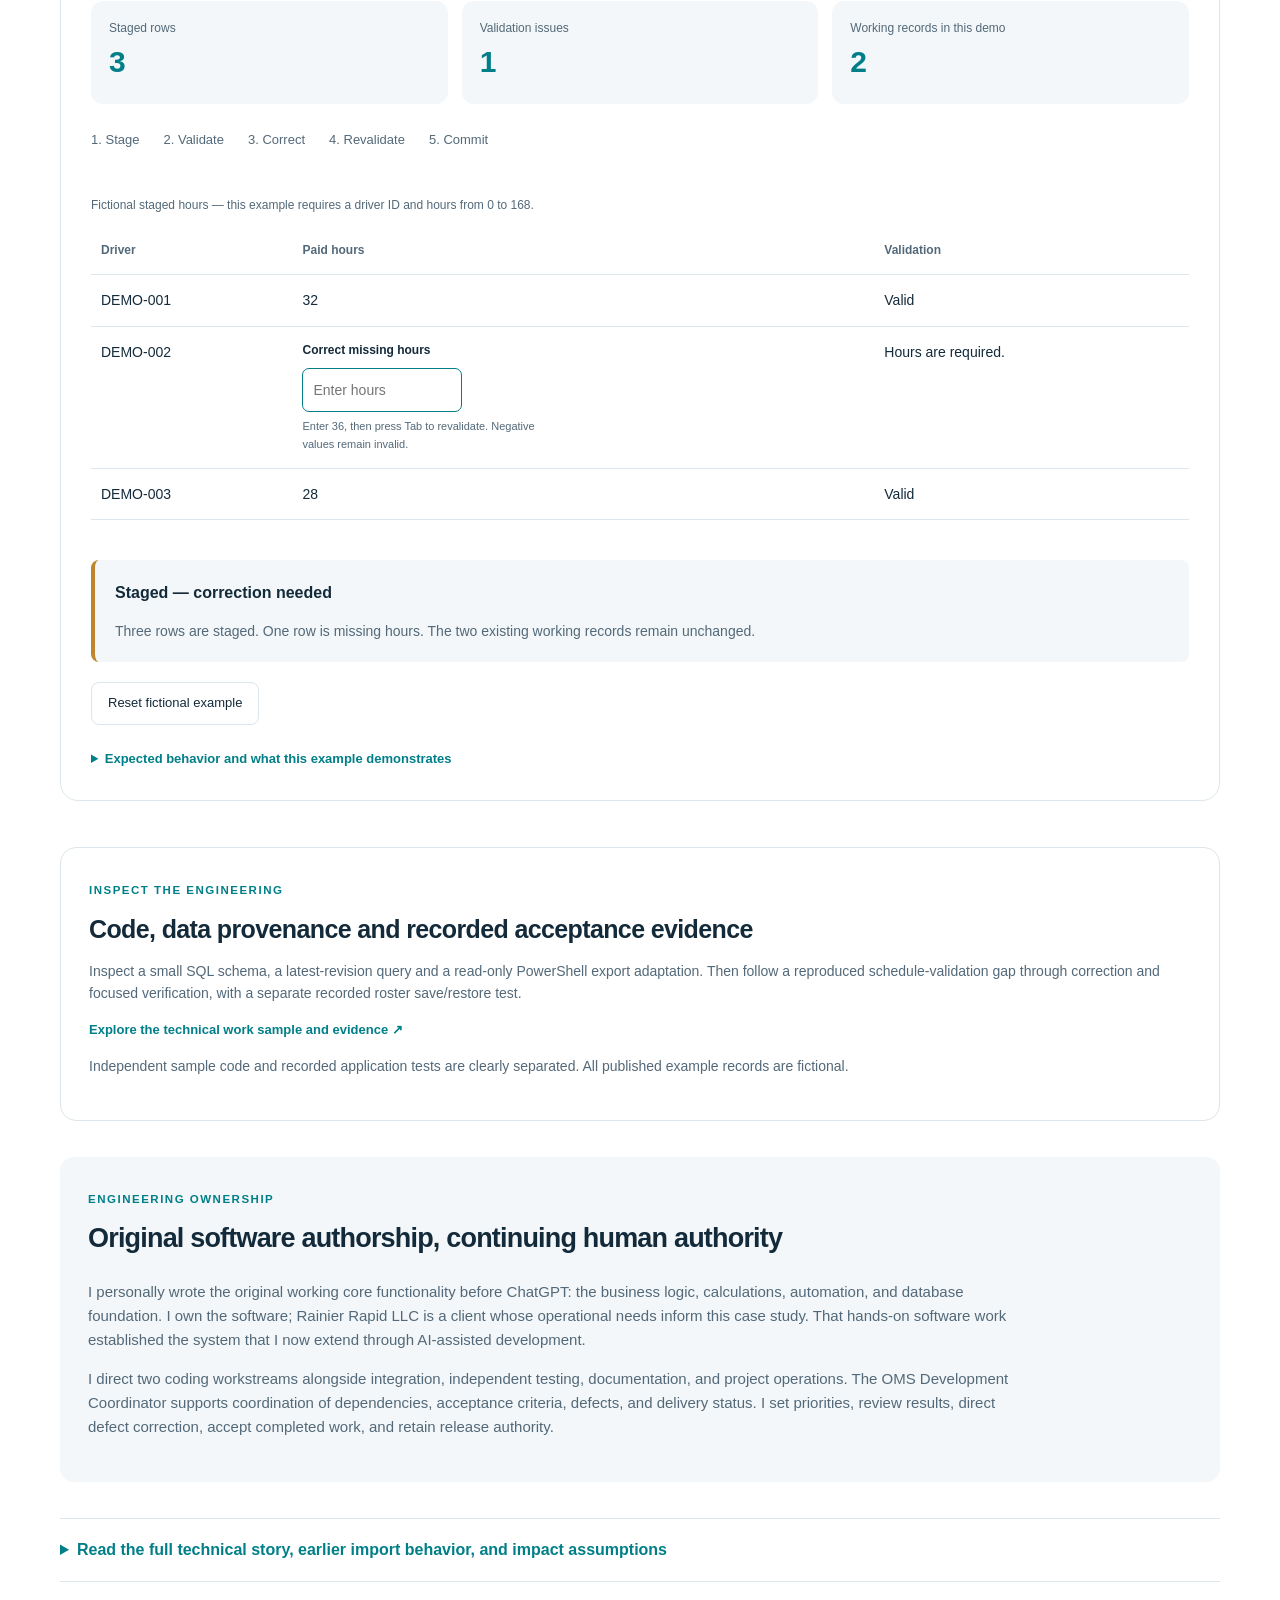
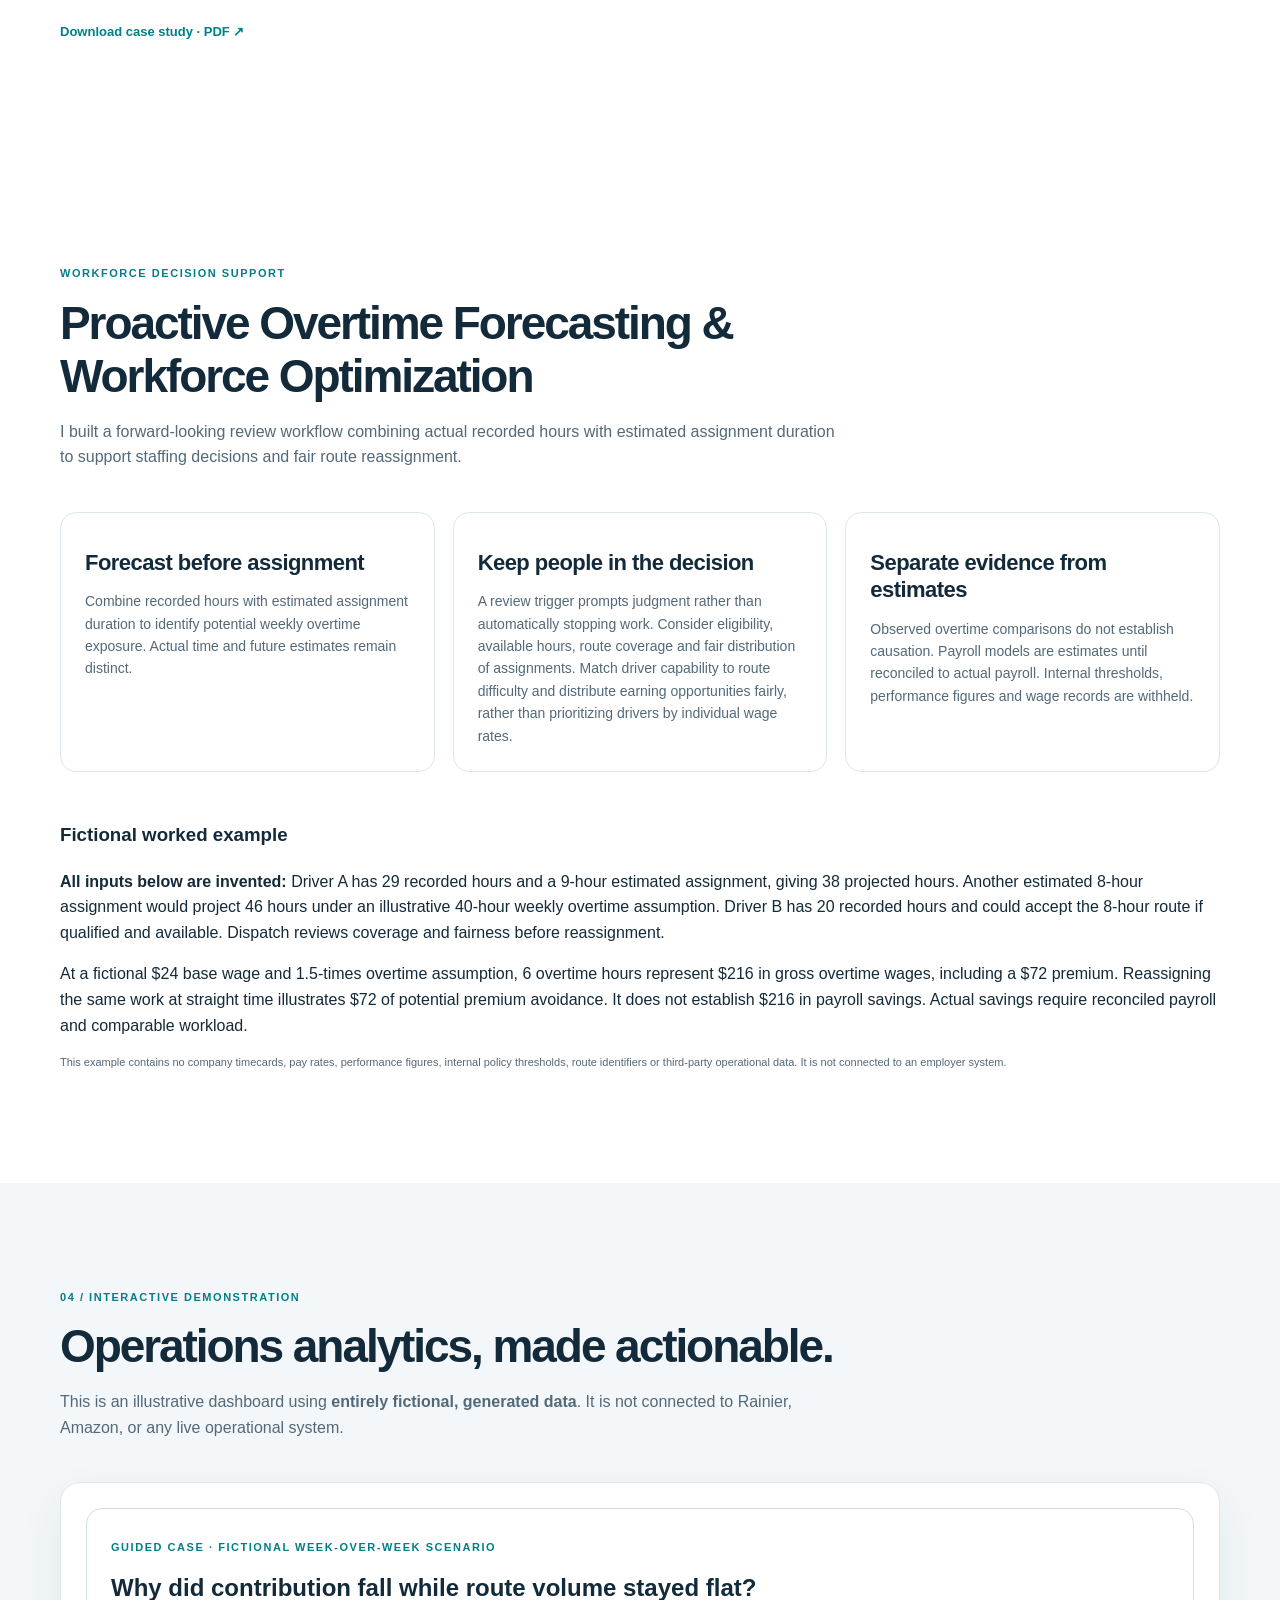
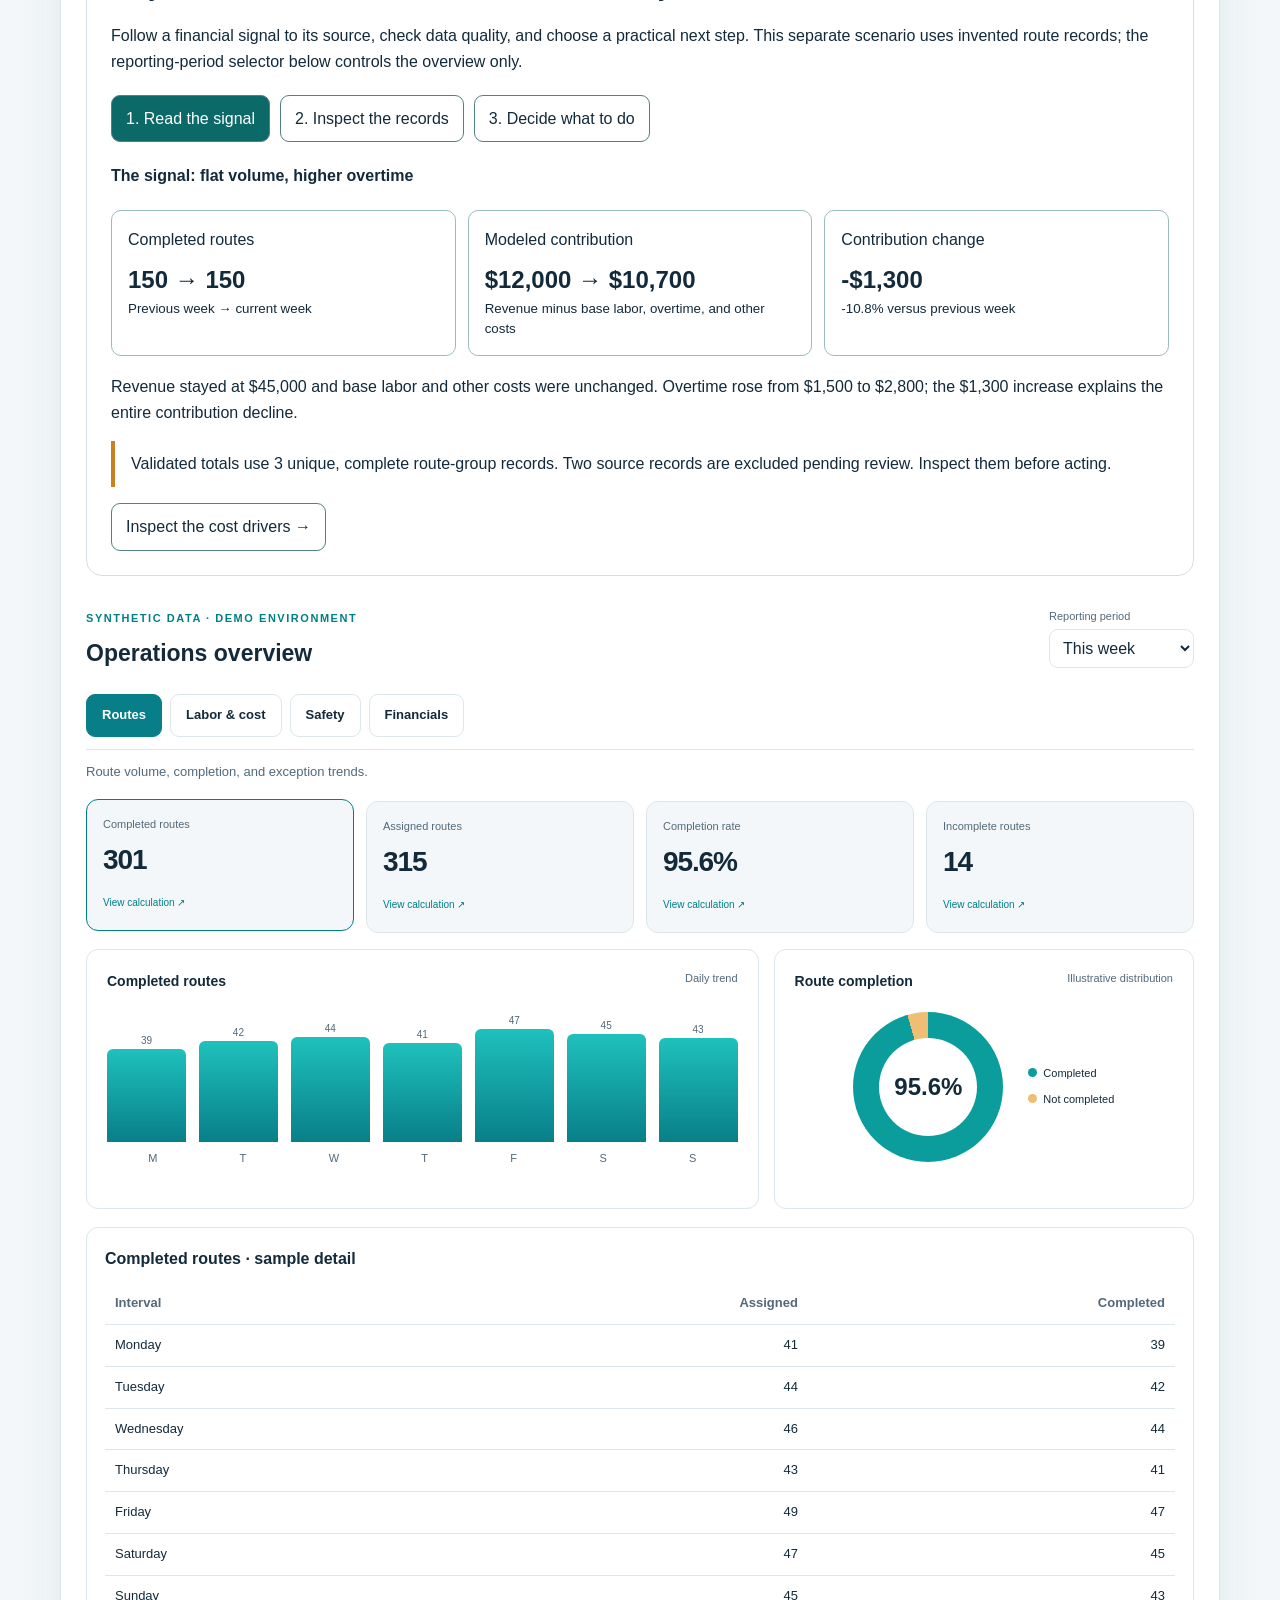
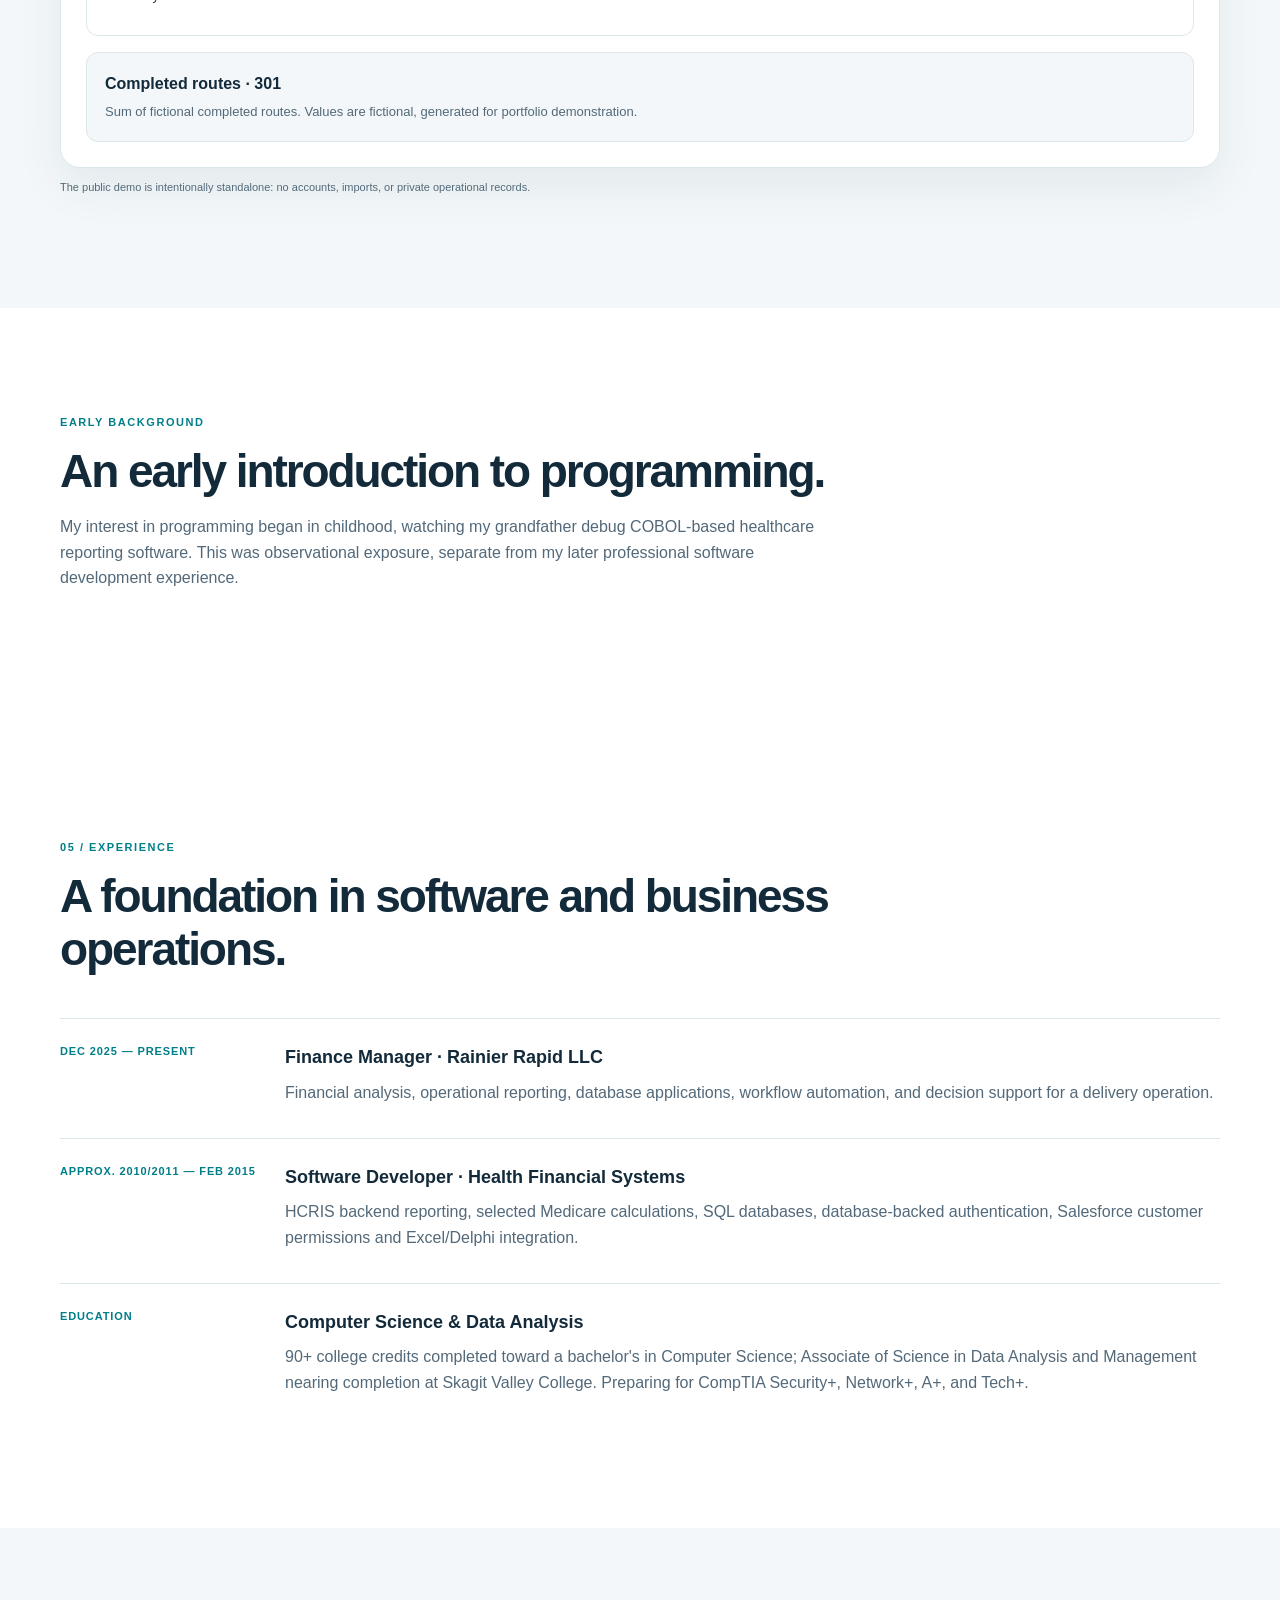
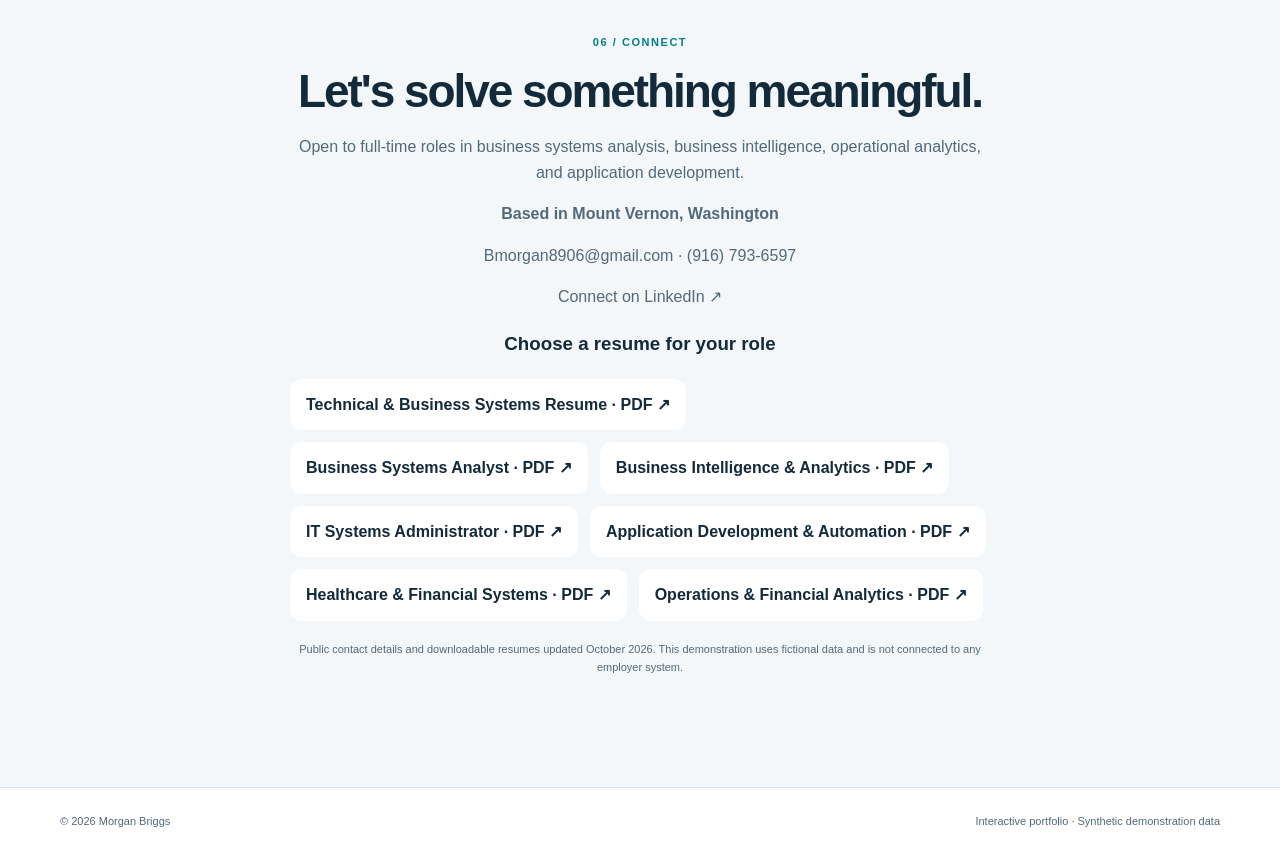
==== commit 460cbbfc: "Rename OMS headings and identify Rainier as software client" ====
--- a/index.html
+++ b/index.html
@@ -3,8 +3,8 @@
 <body><a class="skip" href="#main">Skip to content</a><header class="topbar"><div class="shell nav"><a class="brand" href="#home"><span class="monogram">MB</span><span>Morgan Briggs<span class="brand-sub">SYSTEMS · ANALYTICS · AUTOMATION</span></span></a><nav aria-label="Main navigation"><a href="#about">About</a><a href="#projects">Projects</a><a href="#case-study">Case study</a><a href="#dashboard">Live demo</a><a href="#experience">Experience</a><a href="#contact">Contact</a><a href="https://www.linkedin.com/in/morgan-briggs-b43a10334" target="_blank" rel="noopener noreferrer">LinkedIn ↗</a></nav><button id="themeToggle" class="theme" aria-label="Switch color theme">☾ <span>Theme</span></button></div></header>
 <main id="main"><section class="hero shell" id="home"><div class="hero-copy"><div class="eyebrow"><span class="pulse"></span> BUSINESS SYSTEMS & SOFTWARE DEVELOPMENT</div><h1>Building systems that turn <em>complex operations</em> into clear decisions.</h1><p class="lead">I'm Morgan Briggs, a software and business systems professional working at the intersection of application development, operational analytics, financial modeling, and automation.</p><div class="actions"><a class="btn primary" href="#projects">Explore my work <span>↗</span></a><a class="btn secondary" href="#dashboard">Try the dashboard →</a></div><div class="hero-stats"><div><strong>Operational</strong><span>KPI design</span></div><div><strong>Financial</strong><span>Recovery & reconciliation</span></div><div><strong>Workflow</strong><span>Automation</span></div></div><p class="fine">Selected capabilities; see case study for context.</p></div><div class="hero-portrait"><img src="images/morgan-briggs-headshot.jpg" alt="Professional portrait of Morgan Briggs in a charcoal blazer and white shirt" width="1071" height="1428" fetchpriority="high"><div class="portrait-caption"><span>SOFTWARE · SYSTEMS · ANALYTICS</span><strong>Building practical solutions with measurable impact.</strong></div></div></section>
 <section class="section muted" id="about"><div class="shell"><div class="section-head"><span class="kicker">01 / PROFILE</span><h2>Business insight meets technical execution.</h2></div><div class="about-grid"><div class="about-intro"><img class="about-headshot" src="images/morgan-briggs-headshot.jpg" alt="Morgan Briggs professional headshot" width="1071" height="1428" loading="lazy"><p class="big-copy">I define problems, design workflows, develop tools, and validate outcomes—connecting business priorities to practical software solutions.</p></div><div class="skill-groups"><div><h3>Software engineering</h3><p>C# · ASP.NET · Delphi · Excel/VBA and DLL integration · Backend reporting · Calculation validation</p></div><div><h3>Business analysis &amp; analytics</h3><p>Executive collaboration · Joint requirements definition · Iterative solution development · KPI architecture · Financial modeling · Process improvement</p></div><div><h3>Systems &amp; data</h3><p>SQL Server · MySQL · Access · SQLite · Database design and maintenance · Validated data imports · Windows Server/IIS · Subscription/facility-based authorization · Salesforce customer permissions functionality</p></div><div><h3>Delivery &amp; automation</h3><p>PowerShell · Reporting automation · Website deployment · Visual Studio/TFS · Personal testing and lead-programmer review · AI-assisted development</p></div></div></div></div></section>
-<section class="section" id="projects"><div class="shell"><div class="section-head"><span class="kicker">02 / SELECTED WORK</span><h2>Systems built around real operational needs.</h2><p>Project descriptions distinguish working internal systems from the fictional public demonstration below.</p></div><div class="project-grid"><article class="project feature"><div class="project-meta">FEATURED PROJECT <span>OPERATIONS PLATFORM</span></div><h3>Rainier Operations Management System</h3><p>Standardized six managers' contradictory KPI reports and evolved Excel/Access workflows into a local SQLite-backed dashboard with staged imports, analytics, and PowerShell/Slack automation; dashboard refinement continues.</p><div class="tags"><span>SQLite / Access / SQL</span><span>PowerShell / Slack</span><span>Excel / VBA</span><span>Reporting</span><span>Workflow design</span></div><div class="impact"><div><b>Hours → minutes</b><small>Daily roster preparation, from manual workflow to VBA and then Access</small></div><div><b>48+ → ~6 hours/week</b><small>Estimated organization-wide reporting preparation; at least 87.5% reduction. Assumptions in case study.</small></div></div><a class="text-link" href="#case-study">Read the technical case study ↗</a> · <a class="text-link" href="#overtime-forecasting">Overtime forecasting case study ↗</a> · <a class="text-link" href="#dashboard">Explore synthetic dashboard demo ↗</a></article><article class="project"><div class="project-meta">SOFTWARE ENGINEERING <span>HEALTHCARE REPORTING</span></div><h3>HFS Healthcare Financial Software Engineering &amp; Systems Integration</h3><p>One of two HCRIS developers under the lead programmer, building C#/ASP.NET backend reporting and selected Medicare calculations. SQL/database optimization increased reports available for immediate download by approximately 50%; integrated Excel VBA with Delphi components for validated data exchange. Partnered with CEO Becky Dolin on joint requirements definition and iterative implementation of the Excel/API integration using customer feedback she conveyed.</p><div class="tags"><span>C#</span><span>ASP.NET</span><span>SQL Server</span><span>Salesforce</span><span>RBAC</span></div><p class="project-note">Software Developer, Health Financial Systems · Approx. 2010/2011–February 2015.</p><a class="text-link" href="hfs-case-study.html">Read the HFS engineering case study ↗</a></article><article class="project"><div class="project-meta">FINANCIAL ANALYTICS <span>DECISION SUPPORT</span></div><h3>Dispatch Profitability: Workbook Audit and Costing Prototype</h3><p>Investigated inconsistencies in a company-average cost model and designed a separate, testable framework for individual driver costs, shared overhead and verified sweep assistance.</p><div class="tags"><span>Cost modeling</span><span>Reconciliation</span><span>Fictional demo</span></div><p class="project-note">Proposed framework; tax, PTO and expense assumptions need confirmation. No implementation or measured savings claimed.</p><a class="text-link" href="dispatch-profitability.html">Try the dispatch profitability demo ↗</a><p><a class="text-link" href="dispatch-profitability.html#workbook-sample">Review the fictional Excel work sample ↗</a></p></article><article class="project"><div class="project-meta">FINANCIAL ANALYSIS <span>HIRING &amp; ONBOARDING</span></div><h3>Recruiting &amp; Training Economics</h3><p>A separate cohort analysis bringing training receipts together with recruiting services, staff effort, uniforms and training labor.</p><div class="tags"><span>Cost analysis</span><span>Reconciliation</span><span>Fictional demo</span></div><p class="project-note">Illustrative inputs and unresolved burden assumptions; no measured savings claimed.</p><a class="text-link" href="recruiting-training.html">Explore recruiting &amp; training economics ↗</a></article></div></div></section>
-<section class="section case-study" id="case-study"><div class="shell"><div class="section-head"><span class="kicker">03 / ENGINEERING CASE STUDY</span><h2>Rainier Operations Management System</h2><p>Six managers. Conflicting KPIs. One consistent reporting workflow.</p></div>
+<section class="section" id="projects"><div class="shell"><div class="section-head"><span class="kicker">02 / SELECTED WORK</span><h2>Systems built around real operational needs.</h2><p>Project descriptions distinguish working internal systems from the fictional public demonstration below.</p></div><div class="project-grid"><article class="project feature"><div class="project-meta">FEATURED PROJECT <span>OPERATIONS PLATFORM</span></div><h3>Operations Management System</h3><p>Developed my Operations Management System for client Rainier Rapid LLC, standardizing six managers' contradictory KPI reports and evolving Excel/Access workflows into a local SQLite-backed dashboard with staged imports, analytics, and PowerShell/Slack automation; dashboard refinement continues.</p><div class="tags"><span>SQLite / Access / SQL</span><span>PowerShell / Slack</span><span>Excel / VBA</span><span>Reporting</span><span>Workflow design</span></div><div class="impact"><div><b>Hours → minutes</b><small>Daily roster preparation, from manual workflow to VBA and then Access</small></div><div><b>48+ → ~6 hours/week</b><small>Estimated organization-wide reporting preparation; at least 87.5% reduction. Assumptions in case study.</small></div></div><a class="text-link" href="#case-study">Read the technical case study ↗</a> · <a class="text-link" href="#overtime-forecasting">Overtime forecasting case study ↗</a> · <a class="text-link" href="#dashboard">Explore synthetic dashboard demo ↗</a></article><article class="project"><div class="project-meta">SOFTWARE ENGINEERING <span>HEALTHCARE REPORTING</span></div><h3>HFS Healthcare Financial Software Engineering &amp; Systems Integration</h3><p>One of two HCRIS developers under the lead programmer, building C#/ASP.NET backend reporting and selected Medicare calculations. SQL/database optimization increased reports available for immediate download by approximately 50%; integrated Excel VBA with Delphi components for validated data exchange. Partnered with CEO Becky Dolin on joint requirements definition and iterative implementation of the Excel/API integration using customer feedback she conveyed.</p><div class="tags"><span>C#</span><span>ASP.NET</span><span>SQL Server</span><span>Salesforce</span><span>RBAC</span></div><p class="project-note">Software Developer, Health Financial Systems · Approx. 2010/2011–February 2015.</p><a class="text-link" href="hfs-case-study.html">Read the HFS engineering case study ↗</a></article><article class="project"><div class="project-meta">FINANCIAL ANALYTICS <span>DECISION SUPPORT</span></div><h3>Dispatch Profitability: Workbook Audit and Costing Prototype</h3><p>Investigated inconsistencies in a company-average cost model and designed a separate, testable framework for individual driver costs, shared overhead and verified sweep assistance.</p><div class="tags"><span>Cost modeling</span><span>Reconciliation</span><span>Fictional demo</span></div><p class="project-note">Proposed framework; tax, PTO and expense assumptions need confirmation. No implementation or measured savings claimed.</p><a class="text-link" href="dispatch-profitability.html">Try the dispatch profitability demo ↗</a><p><a class="text-link" href="dispatch-profitability.html#workbook-sample">Review the fictional Excel work sample ↗</a></p></article><article class="project"><div class="project-meta">FINANCIAL ANALYSIS <span>HIRING &amp; ONBOARDING</span></div><h3>Recruiting &amp; Training Economics</h3><p>A separate cohort analysis bringing training receipts together with recruiting services, staff effort, uniforms and training labor.</p><div class="tags"><span>Cost analysis</span><span>Reconciliation</span><span>Fictional demo</span></div><p class="project-note">Illustrative inputs and unresolved burden assumptions; no measured savings claimed.</p><a class="text-link" href="recruiting-training.html">Explore recruiting &amp; training economics ↗</a></article></div></div></section>
+<section class="section case-study" id="case-study"><div class="shell"><div class="section-head"><span class="kicker">03 / ENGINEERING CASE STUDY</span><h2>Operations Management System</h2><p>My software, applied to client Rainier Rapid LLC: six managers, conflicting KPIs, and one consistent reporting workflow.</p></div>
 <div class="case-summary" aria-label="Project at a glance">
  <article><span class="case-label">BUSINESS CHALLENGE</span><h3>Reports disagreed</h3><p>Six managers maintained independent spreadsheets with inconsistent KPI calculations. Reporting took time and produced conflicting information.</p></article>
  <article><span class="case-label">MY CONTRIBUTION</span><h3>Original author and development lead</h3><p>Before using ChatGPT, I personally authored the original working core software: business logic, calculations, automation, and database foundation. I now direct human-governed AI development, integration, testing, and acceptance.</p></article>
@@ -35,7 +35,7 @@
  <details class="example-evidence"><summary>Expected behavior and what this example demonstrates</summary><ul><li><strong>Missing or invalid hours:</strong> display an issue and leave working records unchanged.</li><li><strong>Valid correction:</strong> automatically revalidate, then commit the three staged rows to this demonstration’s in-memory working records.</li><li><strong>Repeat interaction:</strong> editing is disabled after commit; reset starts a new fictional import.</li></ul><p>The displayed counts reflect this browser example only. These sample rules are deliberately small and do not document the full production validation rules.</p></details>
  <noscript><p>JavaScript is required for the example. The intended sequence is staging, validation, user correction, automatic revalidation, then commit.</p></noscript>
 </section>
-<article class="work-sample-teaser"><span class="case-label">INSPECT THE ENGINEERING</span><h3>Code, data provenance and recorded acceptance evidence</h3><p>Inspect a small SQL schema, a latest-revision query and a read-only PowerShell export adaptation. Then follow a reproduced schedule-validation gap through correction and focused verification, with a separate recorded roster save/restore test.</p><p><a class="text-link" href="engineering-work-sample.html">Explore the technical work sample and evidence ↗</a></p><p class="fine">Independent sample code and recorded application tests are clearly separated. All published example records are fictional.</p></article><div class="ownership-panel"><span class="case-label">ENGINEERING OWNERSHIP</span><h3>Original software authorship, continuing human authority</h3><p>I personally wrote the original working core functionality before ChatGPT: the business logic, calculations, automation, and database foundation. That hands-on software work established the system that I now extend through AI-assisted development.</p><p>I direct two coding workstreams alongside integration, independent testing, documentation, and project operations. The OMS Development Coordinator supports coordination of dependencies, acceptance criteria, defects, and delivery status. I set priorities, review results, direct defect correction, accept completed work, and retain release authority.</p></div>
+<article class="work-sample-teaser"><span class="case-label">INSPECT THE ENGINEERING</span><h3>Code, data provenance and recorded acceptance evidence</h3><p>Inspect a small SQL schema, a latest-revision query and a read-only PowerShell export adaptation. Then follow a reproduced schedule-validation gap through correction and focused verification, with a separate recorded roster save/restore test.</p><p><a class="text-link" href="engineering-work-sample.html">Explore the technical work sample and evidence ↗</a></p><p class="fine">Independent sample code and recorded application tests are clearly separated. All published example records are fictional.</p></article><div class="ownership-panel"><span class="case-label">ENGINEERING OWNERSHIP</span><h3>Original software authorship, continuing human authority</h3><p>I personally wrote the original working core functionality before ChatGPT: the business logic, calculations, automation, and database foundation. I own the software; Rainier Rapid LLC is a client whose operational needs inform this case study. That hands-on software work established the system that I now extend through AI-assisted development.</p><p>I direct two coding workstreams alongside integration, independent testing, documentation, and project operations. The OMS Development Coordinator supports coordination of dependencies, acceptance criteria, defects, and delivery status. I set priorities, review results, direct defect correction, accept completed work, and retain release authority.</p></div>
 <details class="technical-detail"><summary>Read the full technical story, earlier import behavior, and impact assumptions</summary><div class="case-layout"><article class="case-block"><h3>Business challenge</h3><p>Six managers maintained independent spreadsheets and reports, using inconsistent KPI definitions and calculations. The resulting reports contradicted one another, consumed recurring preparation time, and made it difficult for ownership, operations, HR, and dispatch to work from a consistent view.</p></article><article class="case-block"><h3>Excel standardization</h3><p>I consolidated reporting in Excel, standardized KPI definitions and calculations, and used formulas, VBA, and imports to connect financial statements, revenue, expenses, labor ratios, driver metrics, fleet costs, and period comparisons. This established a common reporting foundation before the newer dashboard.</p></article><article class="case-block"><h3>Access relational foundation</h3><p>I designed the Access relational schema, table relationships, keys, indexes, and SQL queries supporting employee and driver records, route data, rosters, vehicle assignments, and operational reporting. Rebuilding the earlier Excel VBA roster workflow in Access addressed recurring workbook overwrite and repair problems. Initial roster preparation fell from 60-90 minutes to under three minutes; dispatchers still verify and adjust assignments when final route information arrives.</p></article><article class="case-block"><h3>Current dashboard architecture</h3><p>SQLite is the primary working database for records and saved history, including payroll, attendance, and roster-related data. Access remains an original, read-only source supported through the Raw Access database refresh import, which preserves the original file and stages its data. JSON supplies canonical inputs and supporting saved data; generated dashboard HTML also carries display data. Normal dashboard use works from SQLite and saved/generated data without requiring a live Access connection.</p></article><article class="case-block"><h3>Automation and analytics</h3><p>PowerShell automation supports data-processing workflows and Slack messaging. A standardized KPI engine applies common definitions and calculations to dashboard analytics and management reports. Operational and financial views connect workforce and route information with cost analysis, trends, and management decisions. A fully burdened driver-cost model and rolling 13-week cash flow forecast complement this reporting work.</p></article><article class="case-block"><h3>Two distinct import generations</h3><p>Earlier Access imports used fail-fast behavior: an error stopped processing, records already imported could remain, and a corrected file could be retried with prior partial records replaced. That retry-and-replace workflow belongs to the older Access implementation. Current dashboard imports first stage data, validate it, present issues for user correction, automatically revalidate corrected data, and commit after validation succeeds. The dashboard automatically commits at that point. This staged workflow is distinct from the older partial-record recovery process.</p></article><article class="case-block"><h3>Original authorship and human-governed AI development</h3><p>Before ChatGPT, I personally authored the original working core software functionality, including business logic, calculations, automation, and the database foundation. My role includes hands-on development as well as requirements, workflow design, code review, debugging, operational testing, and acceptance.</p><p>Today I direct two AI-assisted coding workstreams, with integration, independent testing, documentation, and project operations supporting delivery. The OMS Development Coordinator helps organize work, track dependencies and acceptance criteria, and coordinate defect correction and delivery status. Coding output is subject to integration and independent verification; completion is assessed against defined acceptance criteria and operational needs. I review findings, direct corrections and repeat validation, approve accepted behavior, and retain final release authority.</p></article><article class="case-block"><h3>Reporting impact: estimates and assumptions</h3><p>Estimated organization-wide reporting preparation across six managers fell from at least 48 hours to about 6 hours per week: (48 - 6) / 48 = 87.5%, or at least an 87.5% reduction using 48 as the conservative baseline. My own workload fell from about 20 to about 2 hours weekly: (20 - 2) / 20 = 90%. These are approximate before-and-after workload estimates for comparable recurring reporting preparation, not formal time-study measurements. They assume similar reporting scope and cadence. Personal time is included in the organization-wide total and must not be added again. Savings reflect the combined standardization and automation effort, rather than the dashboard alone; they do not establish payroll savings or eliminated positions.</p></article><article class="case-block"><h3>Implemented work and planned expansion</h3><p>The local working architecture includes SQLite, supported read-only Access refresh, supporting JSON/HTML data, staged dashboard imports, standardized KPI calculations, dashboard analytics, and PowerShell/Slack automation. Dashboard refinement and operational testing continue. An installable multi-user application with SharePoint, Microsoft Graph, and Microsoft 365 synchronization remains planned expansion work. The implemented local tools do not establish completed installable multi-user synchronization or a deployed cloud service.</p></article><article class="case-block"><h3>Portfolio presentation</h3><p>Dashboard screenshots will be added after the dashboard is final, using independently generated synthetic data. The existing public interactive demonstration remains a separate fictional illustration, with no employer records or live operational connection.</p></article></div></details><p><a class="text-link" href="Rainier_Operations_Management_System_Case_Study.pdf" download>Download case study · PDF ↗</a></p></div></section>
 <section class="section" id="overtime-forecasting"><div class="shell"><div class="section-head"><span class="kicker">WORKFORCE DECISION SUPPORT</span><h2>Proactive Overtime Forecasting &amp; Workforce Optimization</h2><p>I built a forward-looking review workflow combining actual recorded hours with estimated assignment duration to support staffing decisions and fair route reassignment.</p></div><div class="case-summary"><article><h3>Forecast before assignment</h3><p>Combine recorded hours with estimated assignment duration to identify potential weekly overtime exposure. Actual time and future estimates remain distinct.</p></article><article><h3>Keep people in the decision</h3><p>A review trigger prompts judgment rather than automatically stopping work. Consider eligibility, available hours, route coverage and fair distribution of assignments. Match driver capability to route difficulty and distribute earning opportunities fairly, rather than prioritizing drivers by individual wage rates.</p></article><article><h3>Separate evidence from estimates</h3><p>Observed overtime comparisons do not establish causation. Payroll models are estimates until reconciled to actual payroll. Internal thresholds, performance figures and wage records are withheld.</p></article></div><h3>Fictional worked example</h3><p><strong>All inputs below are invented:</strong> Driver A has 29 recorded hours and a 9-hour estimated assignment, giving 38 projected hours. Another estimated 8-hour assignment would project 46 hours under an illustrative 40-hour weekly overtime assumption. Driver B has 20 recorded hours and could accept the 8-hour route if qualified and available. Dispatch reviews coverage and fairness before reassignment.</p><p>At a fictional $24 base wage and 1.5-times overtime assumption, 6 overtime hours represent $216 in gross overtime wages, including a $72 premium. Reassigning the same work at straight time illustrates $72 of potential premium avoidance. It does not establish $216 in payroll savings. Actual savings require reconciled payroll and comparable workload.</p><p class="fine">This example contains no company timecards, pay rates, performance figures, internal policy thresholds, route identifiers or third-party operational data. It is not connected to an employer system.</p></div></section>
 <section class="section muted" id="dashboard"><div class="shell"><div class="section-head"><span class="kicker">04 / INTERACTIVE DEMONSTRATION</span><h2>Operations analytics, made actionable.</h2><p>This is an illustrative dashboard using <strong>entirely fictional, generated data</strong>. It is not connected to Rainier, Amazon, or any live operational system.</p></div><div class="demo"><section class="investigation" aria-labelledby="investigationTitle"><span class="demo-label">GUIDED CASE · FICTIONAL WEEK-OVER-WEEK SCENARIO</span><h3 id="investigationTitle">Why did contribution fall while route volume stayed flat?</h3><p>Follow a financial signal to its source, check data quality, and choose a practical next step. This separate scenario uses invented route records; the reporting-period selector below controls the overview only.</p><div class="investigation-steps" aria-label="Investigation steps"><button type="button" id="investigateSignal" aria-pressed="true">1. Read the signal</button><button type="button" id="investigateRecords" aria-pressed="false">2. Inspect the records</button><button type="button" id="investigateAction" aria-pressed="false">3. Decide what to do</button></div><div id="investigationPanel" aria-live="polite"></div><noscript>Enable JavaScript to explore the fictional investigation.</noscript></section><div class="demo-head"><div><span class="demo-label">SYNTHETIC DATA · DEMO ENVIRONMENT</span><h3>Operations overview</h3></div><div class="demo-controls"><label for="period">Reporting period</label><select id="period"><option value="week">This week</option><option value="prior">Previous week</option><option value="month">This month</option></select></div></div><div class="view-tabs" role="tablist" aria-label="Dashboard analytics views"><button type="button" class="view-tab" role="tab" data-view="routes" aria-selected="true">Routes</button><button type="button" class="view-tab" role="tab" data-view="labor" aria-selected="false">Labor & cost</button><button type="button" class="view-tab" role="tab" data-view="safety" aria-selected="false">Safety</button><button type="button" class="view-tab" role="tab" data-view="finance" aria-selected="false">Financials</button></div><p id="viewDescription" class="view-description"></p><div class="kpi-grid" id="kpis"></div><div class="charts"><div class="chart-panel"><div class="chart-title"><h4 id="trendTitle">Completed routes</h4><span id="trendSubtitle">Daily trend</span></div><div id="bars" class="bars" role="img" aria-label="Synthetic route completion chart"></div><div id="days" class="days"></div></div><div class="chart-panel"><div class="chart-title"><h4 id="mixTitle">Performance mix</h4><span id="mixSubtitle">Illustrative distribution</span></div><div class="donut-wrap"><div class="donut" id="donut"><span id="donutValue">96%</span></div><div class="legend"><span><i class="legend-dot success"></i><span id="mixGood">Completed</span></span><span><i class="legend-dot caution"></i><span id="mixBad">Exceptions</span></span></div></div></div></div><div class="detail-table-wrap"><h4 id="tableTitle">Synthetic detail records</h4><div id="detailTable"></div></div><div class="drill" id="drill" aria-live="polite"><strong>Select a KPI card to see the detail.</strong><p>Use the period selector to explore different fictional reporting snapshots.</p></div></div><p class="fine">The public demo is intentionally standalone: no accounts, imports, or private operational records.</p></div></section>
